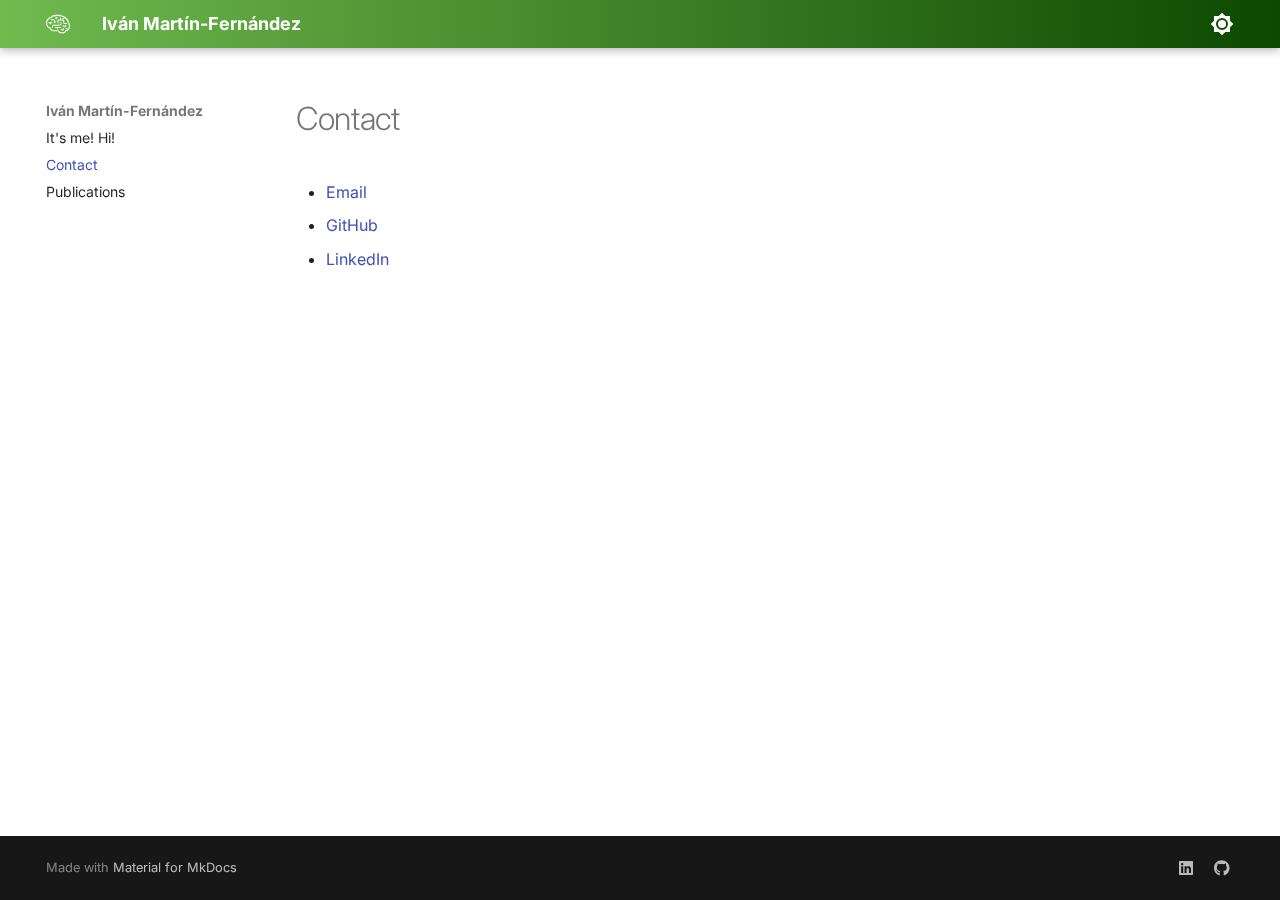
==== contact/index.html @ 1b4cdd6e "Deployed 11272ec with MkDocs version: 1.5.3" ====
<!doctype html>
<html lang="en" class="no-js">
  <head>
    
      <meta charset="utf-8">
      <meta name="viewport" content="width=device-width,initial-scale=1">
      
      
      
        <link rel="canonical" href="https://imartinf.github.io/contact/">
      
      
        <link rel="prev" href="..">
      
      
        <link rel="next" href="../pubs/">
      
      
      <link rel="icon" href="../assets/logo.svg">
      <meta name="generator" content="mkdocs-1.5.3, mkdocs-material-9.4.2">
    
    
      
        <title>Contact - Iván Martín-Fernández</title>
      
    
    
      <link rel="stylesheet" href="../assets/stylesheets/main.d451bc0e.min.css">
      
        
        <link rel="stylesheet" href="../assets/stylesheets/palette.a5377069.min.css">
      
      


    
    
      
    
    
      
        
        
        <link rel="preconnect" href="https://fonts.gstatic.com" crossorigin>
        <link rel="stylesheet" href="https://fonts.googleapis.com/css?family=Inter:300,300i,400,400i,700,700i%7CFragment+Mono:400,400i,700,700i&display=fallback">
        <style>:root{--md-text-font:"Inter";--md-code-font:"Fragment Mono"}</style>
      
    
    
      <link rel="stylesheet" href="../stylesheets/extra.css">
    
    <script>__md_scope=new URL("..",location),__md_hash=e=>[...e].reduce((e,_)=>(e<<5)-e+_.charCodeAt(0),0),__md_get=(e,_=localStorage,t=__md_scope)=>JSON.parse(_.getItem(t.pathname+"."+e)),__md_set=(e,_,t=localStorage,a=__md_scope)=>{try{t.setItem(a.pathname+"."+e,JSON.stringify(_))}catch(e){}}</script>
    
      

    
    
      
        <meta  property="og:type"  content="website" >
      
        <meta  property="og:title"  content="Contact - Iván Martín-Fernández" >
      
        <meta  property="og:description"  content="None" >
      
        <meta  property="og:image"  content="https://imartinf.github.io/assets/images/social/contact.png" >
      
        <meta  property="og:image:type"  content="image/png" >
      
        <meta  property="og:image:width"  content="1200" >
      
        <meta  property="og:image:height"  content="630" >
      
        <meta  property="og:url"  content="https://imartinf.github.io/contact/" >
      
        <meta  name="twitter:card"  content="summary_large_image" >
      
        <meta  name="twitter:title"  content="Contact - Iván Martín-Fernández" >
      
        <meta  name="twitter:description"  content="None" >
      
        <meta  name="twitter:image"  content="https://imartinf.github.io/assets/images/social/contact.png" >
      
    
    
  </head>
  
  
    
    
      
    
    
    
    
    <body dir="ltr" data-md-color-scheme="personal" data-md-color-primary="custom" data-md-color-accent="custom">
  
    
    
      <script>var palette=__md_get("__palette");if(palette&&"object"==typeof palette.color)for(var key of Object.keys(palette.color))document.body.setAttribute("data-md-color-"+key,palette.color[key])</script>
    
    <input class="md-toggle" data-md-toggle="drawer" type="checkbox" id="__drawer" autocomplete="off">
    <input class="md-toggle" data-md-toggle="search" type="checkbox" id="__search" autocomplete="off">
    <label class="md-overlay" for="__drawer"></label>
    <div data-md-component="skip">
      
        
        <a href="#contact" class="md-skip">
          Skip to content
        </a>
      
    </div>
    <div data-md-component="announce">
      
    </div>
    
    
      

  

<header class="md-header md-header--shadow" data-md-component="header">
  <nav class="md-header__inner md-grid" aria-label="Header">
    <a href=".." title="Iván Martín-Fernández" class="md-header__button md-logo" aria-label="Iván Martín-Fernández" data-md-component="logo">
      
  <img src="../assets/logo.svg" alt="logo">

    </a>
    <label class="md-header__button md-icon" for="__drawer">
      
      <svg xmlns="http://www.w3.org/2000/svg" viewBox="0 0 24 24"><path d="M3 6h18v2H3V6m0 5h18v2H3v-2m0 5h18v2H3v-2Z"/></svg>
    </label>
    <div class="md-header__title" data-md-component="header-title">
      <div class="md-header__ellipsis">
        <div class="md-header__topic">
          <span class="md-ellipsis">
            Iván Martín-Fernández
          </span>
        </div>
        <div class="md-header__topic" data-md-component="header-topic">
          <span class="md-ellipsis">
            
              Contact
            
          </span>
        </div>
      </div>
    </div>
    
      
        <form class="md-header__option" data-md-component="palette">
  
    
    
    
    <input class="md-option" data-md-color-media="(prefers-color-scheme: light)" data-md-color-scheme="personal" data-md-color-primary="custom" data-md-color-accent="custom"  aria-label="Switch to dark mode"  type="radio" name="__palette" id="__palette_1">
    
      <label class="md-header__button md-icon" title="Switch to dark mode" for="__palette_2" hidden>
        <svg xmlns="http://www.w3.org/2000/svg" viewBox="0 0 24 24"><path d="M12 8a4 4 0 0 0-4 4 4 4 0 0 0 4 4 4 4 0 0 0 4-4 4 4 0 0 0-4-4m0 10a6 6 0 0 1-6-6 6 6 0 0 1 6-6 6 6 0 0 1 6 6 6 6 0 0 1-6 6m8-9.31V4h-4.69L12 .69 8.69 4H4v4.69L.69 12 4 15.31V20h4.69L12 23.31 15.31 20H20v-4.69L23.31 12 20 8.69Z"/></svg>
      </label>
    
  
    
    
    
    <input class="md-option" data-md-color-media="(prefers-color-scheme: dark)" data-md-color-scheme="personal-dark" data-md-color-primary="custom" data-md-color-accent="custom"  aria-label="Switch to light mode"  type="radio" name="__palette" id="__palette_2">
    
      <label class="md-header__button md-icon" title="Switch to light mode" for="__palette_1" hidden>
        <svg xmlns="http://www.w3.org/2000/svg" viewBox="0 0 24 24"><path d="M12 18c-.89 0-1.74-.2-2.5-.55C11.56 16.5 13 14.42 13 12c0-2.42-1.44-4.5-3.5-5.45C10.26 6.2 11.11 6 12 6a6 6 0 0 1 6 6 6 6 0 0 1-6 6m8-9.31V4h-4.69L12 .69 8.69 4H4v4.69L.69 12 4 15.31V20h4.69L12 23.31 15.31 20H20v-4.69L23.31 12 20 8.69Z"/></svg>
      </label>
    
  
</form>
      
    
    
    
    
  </nav>
  
</header>
    
    <div class="md-container" data-md-component="container">
      
      
        
          
        
      
      <main class="md-main" data-md-component="main">
        <div class="md-main__inner md-grid">
          
            
              
              <div class="md-sidebar md-sidebar--primary" data-md-component="sidebar" data-md-type="navigation" >
                <div class="md-sidebar__scrollwrap">
                  <div class="md-sidebar__inner">
                    



<nav class="md-nav md-nav--primary" aria-label="Navigation" data-md-level="0">
  <label class="md-nav__title" for="__drawer">
    <a href=".." title="Iván Martín-Fernández" class="md-nav__button md-logo" aria-label="Iván Martín-Fernández" data-md-component="logo">
      
  <img src="../assets/logo.svg" alt="logo">

    </a>
    Iván Martín-Fernández
  </label>
  
  <ul class="md-nav__list" data-md-scrollfix>
    
      
      
  
  
  
    <li class="md-nav__item">
      <a href=".." class="md-nav__link">
        
  
  <span class="md-ellipsis">
    It's me! Hi!
  </span>
  

      </a>
    </li>
  

    
      
      
  
  
    
  
  
    <li class="md-nav__item md-nav__item--active">
      
      <input class="md-nav__toggle md-toggle" type="checkbox" id="__toc">
      
      
        
      
      
      <a href="./" class="md-nav__link md-nav__link--active">
        
  
  <span class="md-ellipsis">
    Contact
  </span>
  

      </a>
      
    </li>
  

    
      
      
  
  
  
    <li class="md-nav__item">
      <a href="../pubs/" class="md-nav__link">
        
  
  <span class="md-ellipsis">
    Publications
  </span>
  

      </a>
    </li>
  

    
  </ul>
</nav>
                  </div>
                </div>
              </div>
            
            
              
              <div class="md-sidebar md-sidebar--secondary" data-md-component="sidebar" data-md-type="toc" >
                <div class="md-sidebar__scrollwrap">
                  <div class="md-sidebar__inner">
                    

<nav class="md-nav md-nav--secondary" aria-label="Table of contents">
  
  
  
    
  
  
</nav>
                  </div>
                </div>
              </div>
            
          
          
            <div class="md-content" data-md-component="content">
              <article class="md-content__inner md-typeset">
                
                  


<h1 id="contact">Contact</h1>
<ul>
<li><a href="mailto:ivan.martinf@upm.es">Email</a></li>
<li><a href="https://github.com/imartinf">GitHub</a></li>
<li><a href="https://www.linkedin.com/in/ivan-martin-fernandez/">LinkedIn</a></li>
</ul>





                
              </article>
            </div>
          
          
        </div>
        
          <button type="button" class="md-top md-icon" data-md-component="top" hidden>
            
            <svg xmlns="http://www.w3.org/2000/svg" viewBox="0 0 24 24"><path d="M13 20h-2V8l-5.5 5.5-1.42-1.42L12 4.16l7.92 7.92-1.42 1.42L13 8v12Z"/></svg>
            Back to top
          </button>
        
      </main>
      
        <footer class="md-footer">
  
  <div class="md-footer-meta md-typeset">
    <div class="md-footer-meta__inner md-grid">
      <div class="md-copyright">
  
  
    Made with
    <a href="https://squidfunk.github.io/mkdocs-material/" target="_blank" rel="noopener">
      Material for MkDocs
    </a>
  
</div>
      
        <div class="md-social">
  
    
    
    
    
    <a href="www.linkedin.com/in/ivan-martin-fernandez" target="_blank" rel="noopener" title="" class="md-social__link">
      <svg xmlns="http://www.w3.org/2000/svg" viewBox="0 0 448 512"><!--! Font Awesome Free 6.4.2 by @fontawesome - https://fontawesome.com License - https://fontawesome.com/license/free (Icons: CC BY 4.0, Fonts: SIL OFL 1.1, Code: MIT License) Copyright 2023 Fonticons, Inc.--><path d="M416 32H31.9C14.3 32 0 46.5 0 64.3v383.4C0 465.5 14.3 480 31.9 480H416c17.6 0 32-14.5 32-32.3V64.3c0-17.8-14.4-32.3-32-32.3zM135.4 416H69V202.2h66.5V416zm-33.2-243c-21.3 0-38.5-17.3-38.5-38.5S80.9 96 102.2 96c21.2 0 38.5 17.3 38.5 38.5 0 21.3-17.2 38.5-38.5 38.5zm282.1 243h-66.4V312c0-24.8-.5-56.7-34.5-56.7-34.6 0-39.9 27-39.9 54.9V416h-66.4V202.2h63.7v29.2h.9c8.9-16.8 30.6-34.5 62.9-34.5 67.2 0 79.7 44.3 79.7 101.9V416z"/></svg>
    </a>
  
    
    
    
    
      
      
    
    <a href="https://github.com/imartinf" target="_blank" rel="noopener" title="github.com" class="md-social__link">
      <svg xmlns="http://www.w3.org/2000/svg" viewBox="0 0 496 512"><!--! Font Awesome Free 6.4.2 by @fontawesome - https://fontawesome.com License - https://fontawesome.com/license/free (Icons: CC BY 4.0, Fonts: SIL OFL 1.1, Code: MIT License) Copyright 2023 Fonticons, Inc.--><path d="M165.9 397.4c0 2-2.3 3.6-5.2 3.6-3.3.3-5.6-1.3-5.6-3.6 0-2 2.3-3.6 5.2-3.6 3-.3 5.6 1.3 5.6 3.6zm-31.1-4.5c-.7 2 1.3 4.3 4.3 4.9 2.6 1 5.6 0 6.2-2s-1.3-4.3-4.3-5.2c-2.6-.7-5.5.3-6.2 2.3zm44.2-1.7c-2.9.7-4.9 2.6-4.6 4.9.3 2 2.9 3.3 5.9 2.6 2.9-.7 4.9-2.6 4.6-4.6-.3-1.9-3-3.2-5.9-2.9zM244.8 8C106.1 8 0 113.3 0 252c0 110.9 69.8 205.8 169.5 239.2 12.8 2.3 17.3-5.6 17.3-12.1 0-6.2-.3-40.4-.3-61.4 0 0-70 15-84.7-29.8 0 0-11.4-29.1-27.8-36.6 0 0-22.9-15.7 1.6-15.4 0 0 24.9 2 38.6 25.8 21.9 38.6 58.6 27.5 72.9 20.9 2.3-16 8.8-27.1 16-33.7-55.9-6.2-112.3-14.3-112.3-110.5 0-27.5 7.6-41.3 23.6-58.9-2.6-6.5-11.1-33.3 2.6-67.9 20.9-6.5 69 27 69 27 20-5.6 41.5-8.5 62.8-8.5s42.8 2.9 62.8 8.5c0 0 48.1-33.6 69-27 13.7 34.7 5.2 61.4 2.6 67.9 16 17.7 25.8 31.5 25.8 58.9 0 96.5-58.9 104.2-114.8 110.5 9.2 7.9 17 22.9 17 46.4 0 33.7-.3 75.4-.3 83.6 0 6.5 4.6 14.4 17.3 12.1C428.2 457.8 496 362.9 496 252 496 113.3 383.5 8 244.8 8zM97.2 352.9c-1.3 1-1 3.3.7 5.2 1.6 1.6 3.9 2.3 5.2 1 1.3-1 1-3.3-.7-5.2-1.6-1.6-3.9-2.3-5.2-1zm-10.8-8.1c-.7 1.3.3 2.9 2.3 3.9 1.6 1 3.6.7 4.3-.7.7-1.3-.3-2.9-2.3-3.9-2-.6-3.6-.3-4.3.7zm32.4 35.6c-1.6 1.3-1 4.3 1.3 6.2 2.3 2.3 5.2 2.6 6.5 1 1.3-1.3.7-4.3-1.3-6.2-2.2-2.3-5.2-2.6-6.5-1zm-11.4-14.7c-1.6 1-1.6 3.6 0 5.9 1.6 2.3 4.3 3.3 5.6 2.3 1.6-1.3 1.6-3.9 0-6.2-1.4-2.3-4-3.3-5.6-2z"/></svg>
    </a>
  
</div>
      
    </div>
  </div>
</footer>
      
    </div>
    <div class="md-dialog" data-md-component="dialog">
      <div class="md-dialog__inner md-typeset"></div>
    </div>
    
    <script id="__config" type="application/json">{"base": "..", "features": ["navigation.top"], "search": "../assets/javascripts/workers/search.a264c092.min.js", "translations": {"clipboard.copied": "Copied to clipboard", "clipboard.copy": "Copy to clipboard", "search.result.more.one": "1 more on this page", "search.result.more.other": "# more on this page", "search.result.none": "No matching documents", "search.result.one": "1 matching document", "search.result.other": "# matching documents", "search.result.placeholder": "Type to start searching", "search.result.term.missing": "Missing", "select.version": "Select version"}}</script>
    
    
      <script src="../assets/javascripts/bundle.726fbb30.min.js"></script>
      
    
  </body>
</html>
---- assets/stylesheets/main.d451bc0e.min.css ----
@charset "UTF-8";html{-webkit-text-size-adjust:none;-moz-text-size-adjust:none;text-size-adjust:none;box-sizing:border-box}*,:after,:before{box-sizing:inherit}@media (prefers-reduced-motion){*,:after,:before{transition:none!important}}body{margin:0}a,button,input,label{-webkit-tap-highlight-color:transparent}a{color:inherit;text-decoration:none}hr{border:0;box-sizing:initial;display:block;height:.05rem;overflow:visible;padding:0}small{font-size:80%}sub,sup{line-height:1em}img{border-style:none}table{border-collapse:initial;border-spacing:0}td,th{font-weight:400;vertical-align:top}button{background:#0000;border:0;font-family:inherit;font-size:inherit;margin:0;padding:0}input{border:0;outline:none}:root{--md-primary-fg-color:#4051b5;--md-primary-fg-color--light:#5d6cc0;--md-primary-fg-color--dark:#303fa1;--md-primary-bg-color:#fff;--md-primary-bg-color--light:#ffffffb3;--md-accent-fg-color:#526cfe;--md-accent-fg-color--transparent:#526cfe1a;--md-accent-bg-color:#fff;--md-accent-bg-color--light:#ffffffb3}[data-md-color-scheme=default]{color-scheme:light}[data-md-color-scheme=default] img[src$="#gh-dark-mode-only"],[data-md-color-scheme=default] img[src$="#only-dark"]{display:none}:root,[data-md-color-scheme=default]{--md-hue:225deg;--md-default-fg-color:#000000de;--md-default-fg-color--light:#0000008a;--md-default-fg-color--lighter:#00000052;--md-default-fg-color--lightest:#00000012;--md-default-bg-color:#fff;--md-default-bg-color--light:#ffffffb3;--md-default-bg-color--lighter:#ffffff4d;--md-default-bg-color--lightest:#ffffff1f;--md-code-fg-color:#36464e;--md-code-bg-color:#f5f5f5;--md-code-hl-color:#4287ff;--md-code-hl-color--light:#4287ff1a;--md-code-hl-number-color:#d52a2a;--md-code-hl-special-color:#db1457;--md-code-hl-function-color:#a846b9;--md-code-hl-constant-color:#6e59d9;--md-code-hl-keyword-color:#3f6ec6;--md-code-hl-string-color:#1c7d4d;--md-code-hl-name-color:var(--md-code-fg-color);--md-code-hl-operator-color:var(--md-default-fg-color--light);--md-code-hl-punctuation-color:var(--md-default-fg-color--light);--md-code-hl-comment-color:var(--md-default-fg-color--light);--md-code-hl-generic-color:var(--md-default-fg-color--light);--md-code-hl-variable-color:var(--md-default-fg-color--light);--md-typeset-color:var(--md-default-fg-color);--md-typeset-a-color:var(--md-primary-fg-color);--md-typeset-del-color:#f5503d26;--md-typeset-ins-color:#0bd57026;--md-typeset-kbd-color:#fafafa;--md-typeset-kbd-accent-color:#fff;--md-typeset-kbd-border-color:#b8b8b8;--md-typeset-mark-color:#ffff0080;--md-typeset-table-color:#0000001f;--md-typeset-table-color--light:rgba(0,0,0,.035);--md-admonition-fg-color:var(--md-default-fg-color);--md-admonition-bg-color:var(--md-default-bg-color);--md-warning-fg-color:#000000de;--md-warning-bg-color:#ff9;--md-footer-fg-color:#fff;--md-footer-fg-color--light:#ffffffb3;--md-footer-fg-color--lighter:#ffffff73;--md-footer-bg-color:#000000de;--md-footer-bg-color--dark:#00000052;--md-shadow-z1:0 0.2rem 0.5rem #0000000d,0 0 0.05rem #0000001a;--md-shadow-z2:0 0.2rem 0.5rem #0000001a,0 0 0.05rem #00000040;--md-shadow-z3:0 0.2rem 0.5rem #0003,0 0 0.05rem #00000059}.md-icon svg{fill:currentcolor;display:block;height:1.2rem;width:1.2rem}body{-webkit-font-smoothing:antialiased;-moz-osx-font-smoothing:grayscale;--md-text-font-family:var(--md-text-font,_),-apple-system,BlinkMacSystemFont,Helvetica,Arial,sans-serif;--md-code-font-family:var(--md-code-font,_),SFMono-Regular,Consolas,Menlo,monospace}aside,body,input{font-feature-settings:"kern","liga";color:var(--md-typeset-color);font-family:var(--md-text-font-family)}code,kbd,pre{font-feature-settings:"kern";font-family:var(--md-code-font-family)}:root{--md-typeset-table-sort-icon:url('data:image/svg+xml;charset=utf-8,<svg xmlns="http://www.w3.org/2000/svg" viewBox="0 0 24 24"><path d="m18 21-4-4h3V7h-3l4-4 4 4h-3v10h3M2 19v-2h10v2M2 13v-2h7v2M2 7V5h4v2H2Z"/></svg>');--md-typeset-table-sort-icon--asc:url('data:image/svg+xml;charset=utf-8,<svg xmlns="http://www.w3.org/2000/svg" viewBox="0 0 24 24"><path d="M19 17h3l-4 4-4-4h3V3h2M2 17h10v2H2M6 5v2H2V5m0 6h7v2H2v-2Z"/></svg>');--md-typeset-table-sort-icon--desc:url('data:image/svg+xml;charset=utf-8,<svg xmlns="http://www.w3.org/2000/svg" viewBox="0 0 24 24"><path d="M19 7h3l-4-4-4 4h3v14h2M2 17h10v2H2M6 5v2H2V5m0 6h7v2H2v-2Z"/></svg>')}.md-typeset{-webkit-print-color-adjust:exact;color-adjust:exact;font-size:.8rem;line-height:1.6}@media print{.md-typeset{font-size:.68rem}}.md-typeset blockquote,.md-typeset dl,.md-typeset figure,.md-typeset ol,.md-typeset pre,.md-typeset ul{margin-bottom:1em;margin-top:1em}.md-typeset h1{color:var(--md-default-fg-color--light);font-size:2em;line-height:1.3;margin:0 0 1.25em}.md-typeset h1,.md-typeset h2{font-weight:300;letter-spacing:-.01em}.md-typeset h2{font-size:1.5625em;line-height:1.4;margin:1.6em 0 .64em}.md-typeset h3{font-size:1.25em;font-weight:400;letter-spacing:-.01em;line-height:1.5;margin:1.6em 0 .8em}.md-typeset h2+h3{margin-top:.8em}.md-typeset h4{font-weight:700;letter-spacing:-.01em;margin:1em 0}.md-typeset h5,.md-typeset h6{color:var(--md-default-fg-color--light);font-size:.8em;font-weight:700;letter-spacing:-.01em;margin:1.25em 0}.md-typeset h5{text-transform:uppercase}.md-typeset hr{border-bottom:.05rem solid var(--md-default-fg-color--lightest);display:flow-root;margin:1.5em 0}.md-typeset a{color:var(--md-typeset-a-color);word-break:break-word}.md-typeset a,.md-typeset a:before{transition:color 125ms}.md-typeset a:focus,.md-typeset a:hover{color:var(--md-accent-fg-color)}.md-typeset a:focus code,.md-typeset a:hover code{background-color:var(--md-accent-fg-color--transparent)}.md-typeset a code{color:currentcolor;transition:background-color 125ms}.md-typeset a.focus-visible{outline-color:var(--md-accent-fg-color);outline-offset:.2rem}.md-typeset code,.md-typeset kbd,.md-typeset pre{color:var(--md-code-fg-color);direction:ltr;font-variant-ligatures:none}@media print{.md-typeset code,.md-typeset kbd,.md-typeset pre{white-space:pre-wrap}}.md-typeset code{background-color:var(--md-code-bg-color);border-radius:.1rem;-webkit-box-decoration-break:clone;box-decoration-break:clone;font-size:.85em;padding:0 .2941176471em;word-break:break-word}.md-typeset code:not(.focus-visible){-webkit-tap-highlight-color:transparent;outline:none}.md-typeset pre{display:flow-root;line-height:1.4;position:relative}.md-typeset pre>code{-webkit-box-decoration-break:slice;box-decoration-break:slice;box-shadow:none;display:block;margin:0;outline-color:var(--md-accent-fg-color);overflow:auto;padding:.7720588235em 1.1764705882em;scrollbar-color:var(--md-default-fg-color--lighter) #0000;scrollbar-width:thin;touch-action:auto;word-break:normal}.md-typeset pre>code:hover{scrollbar-color:var(--md-accent-fg-color) #0000}.md-typeset pre>code::-webkit-scrollbar{height:.2rem;width:.2rem}.md-typeset pre>code::-webkit-scrollbar-thumb{background-color:var(--md-default-fg-color--lighter)}.md-typeset pre>code::-webkit-scrollbar-thumb:hover{background-color:var(--md-accent-fg-color)}.md-typeset kbd{background-color:var(--md-typeset-kbd-color);border-radius:.1rem;box-shadow:0 .1rem 0 .05rem var(--md-typeset-kbd-border-color),0 .1rem 0 var(--md-typeset-kbd-border-color),0 -.1rem .2rem var(--md-typeset-kbd-accent-color) inset;color:var(--md-default-fg-color);display:inline-block;font-size:.75em;padding:0 .6666666667em;vertical-align:text-top;word-break:break-word}.md-typeset mark{background-color:var(--md-typeset-mark-color);-webkit-box-decoration-break:clone;box-decoration-break:clone;color:inherit;word-break:break-word}.md-typeset abbr{border-bottom:.05rem dotted var(--md-default-fg-color--light);cursor:help;text-decoration:none}@media (hover:none){.md-typeset abbr[title]:focus:after,.md-typeset abbr[title]:hover:after{background-color:var(--md-default-fg-color);border-radius:.1rem;box-shadow:var(--md-shadow-z3);color:var(--md-default-bg-color);content:attr(title);font-size:.7rem;left:.8rem;margin-top:2em;padding:.2rem .3rem;position:absolute;right:.8rem}}.md-typeset small{opacity:.75}[dir=ltr] .md-typeset sub,[dir=ltr] .md-typeset sup{margin-left:.078125em}[dir=rtl] .md-typeset sub,[dir=rtl] .md-typeset sup{margin-right:.078125em}[dir=ltr] .md-typeset blockquote{padding-left:.6rem}[dir=rtl] .md-typeset blockquote{padding-right:.6rem}[dir=ltr] .md-typeset blockquote{border-left:.2rem solid var(--md-default-fg-color--lighter)}[dir=rtl] .md-typeset blockquote{border-right:.2rem solid var(--md-default-fg-color--lighter)}.md-typeset blockquote{color:var(--md-default-fg-color--light);margin-left:0;margin-right:0}.md-typeset ul{list-style-type:disc}[dir=ltr] .md-typeset ol,[dir=ltr] .md-typeset ul{margin-left:.625em}[dir=rtl] .md-typeset ol,[dir=rtl] .md-typeset ul{margin-right:.625em}.md-typeset ol,.md-typeset ul{padding:0}.md-typeset ol:not([hidden]),.md-typeset ul:not([hidden]){display:flow-root}.md-typeset ol ol,.md-typeset ul ol{list-style-type:lower-alpha}.md-typeset ol ol ol,.md-typeset ul ol ol{list-style-type:lower-roman}[dir=ltr] .md-typeset ol li,[dir=ltr] .md-typeset ul li{margin-left:1.25em}[dir=rtl] .md-typeset ol li,[dir=rtl] .md-typeset ul li{margin-right:1.25em}.md-typeset ol li,.md-typeset ul li{margin-bottom:.5em}.md-typeset ol li blockquote,.md-typeset ol li p,.md-typeset ul li blockquote,.md-typeset ul li p{margin:.5em 0}.md-typeset ol li:last-child,.md-typeset ul li:last-child{margin-bottom:0}[dir=ltr] .md-typeset ol li ol,[dir=ltr] .md-typeset ol li ul,[dir=ltr] .md-typeset ul li ol,[dir=ltr] .md-typeset ul li ul{margin-left:.625em}[dir=rtl] .md-typeset ol li ol,[dir=rtl] .md-typeset ol li ul,[dir=rtl] .md-typeset ul li ol,[dir=rtl] .md-typeset ul li ul{margin-right:.625em}.md-typeset ol li ol,.md-typeset ol li ul,.md-typeset ul li ol,.md-typeset ul li ul{margin-bottom:.5em;margin-top:.5em}[dir=ltr] .md-typeset dd{margin-left:1.875em}[dir=rtl] .md-typeset dd{margin-right:1.875em}.md-typeset dd{margin-bottom:1.5em;margin-top:1em}.md-typeset img,.md-typeset svg,.md-typeset video{height:auto;max-width:100%}.md-typeset img[align=left]{margin:1em 1em 1em 0}.md-typeset img[align=right]{margin:1em 0 1em 1em}.md-typeset img[align]:only-child{margin-top:0}.md-typeset figure{display:flow-root;margin:1em auto;max-width:100%;text-align:center;width:-webkit-fit-content;width:-moz-fit-content;width:fit-content}.md-typeset figure img{display:block}.md-typeset figcaption{font-style:italic;margin:1em auto;max-width:24rem}.md-typeset iframe{max-width:100%}.md-typeset table:not([class]){background-color:var(--md-default-bg-color);border:.05rem solid var(--md-typeset-table-color);border-radius:.1rem;display:inline-block;font-size:.64rem;max-width:100%;overflow:auto;touch-action:auto}@media print{.md-typeset table:not([class]){display:table}}.md-typeset table:not([class])+*{margin-top:1.5em}.md-typeset table:not([class]) td>:first-child,.md-typeset table:not([class]) th>:first-child{margin-top:0}.md-typeset table:not([class]) td>:last-child,.md-typeset table:not([class]) th>:last-child{margin-bottom:0}.md-typeset table:not([class]) td:not([align]),.md-typeset table:not([class]) th:not([align]){text-align:left}[dir=rtl] .md-typeset table:not([class]) td:not([align]),[dir=rtl] .md-typeset table:not([class]) th:not([align]){text-align:right}.md-typeset table:not([class]) th{font-weight:700;min-width:5rem;padding:.9375em 1.25em;vertical-align:top}.md-typeset table:not([class]) td{border-top:.05rem solid var(--md-typeset-table-color);padding:.9375em 1.25em;vertical-align:top}.md-typeset table:not([class]) tbody tr{transition:background-color 125ms}.md-typeset table:not([class]) tbody tr:hover{background-color:var(--md-typeset-table-color--light);box-shadow:0 .05rem 0 var(--md-default-bg-color) inset}.md-typeset table:not([class]) a{word-break:normal}.md-typeset table th[role=columnheader]{cursor:pointer}[dir=ltr] .md-typeset table th[role=columnheader]:after{margin-left:.5em}[dir=rtl] .md-typeset table th[role=columnheader]:after{margin-right:.5em}.md-typeset table th[role=columnheader]:after{content:"";display:inline-block;height:1.2em;-webkit-mask-image:var(--md-typeset-table-sort-icon);mask-image:var(--md-typeset-table-sort-icon);-webkit-mask-repeat:no-repeat;mask-repeat:no-repeat;-webkit-mask-size:contain;mask-size:contain;transition:background-color 125ms;vertical-align:text-bottom;width:1.2em}.md-typeset table th[role=columnheader]:hover:after{background-color:var(--md-default-fg-color--lighter)}.md-typeset table th[role=columnheader][aria-sort=ascending]:after{background-color:var(--md-default-fg-color--light);-webkit-mask-image:var(--md-typeset-table-sort-icon--asc);mask-image:var(--md-typeset-table-sort-icon--asc)}.md-typeset table th[role=columnheader][aria-sort=descending]:after{background-color:var(--md-default-fg-color--light);-webkit-mask-image:var(--md-typeset-table-sort-icon--desc);mask-image:var(--md-typeset-table-sort-icon--desc)}.md-typeset__scrollwrap{margin:1em -.8rem;overflow-x:auto;touch-action:auto}.md-typeset__table{display:inline-block;margin-bottom:.5em;padding:0 .8rem}@media print{.md-typeset__table{display:block}}html .md-typeset__table table{display:table;margin:0;overflow:hidden;width:100%}@media screen and (max-width:44.9375em){.md-content__inner>pre{margin:1em -.8rem}.md-content__inner>pre code{border-radius:0}}.md-typeset .md-author{display:block;flex-shrink:0;height:1.6rem;overflow:hidden;position:relative;transition:color 125ms,transform 125ms;width:1.6rem}.md-typeset .md-author img{border-radius:100%;display:block}.md-typeset .md-author--more{background:var(--md-default-fg-color--lightest);color:var(--md-default-fg-color--lighter);font-size:.6rem;font-weight:700;line-height:1.6rem;text-align:center}.md-typeset .md-author--long{height:2.4rem;width:2.4rem}.md-typeset a.md-author{transform:scale(1)}.md-typeset a.md-author img{filter:grayscale(100%) opacity(75%);transition:filter 125ms}.md-typeset a.md-author:focus,.md-typeset a.md-author:hover{transform:scale(1.1);z-index:1}.md-typeset a.md-author:focus img,.md-typeset a.md-author:hover img{filter:grayscale(0)}.md-banner{background-color:var(--md-footer-bg-color);color:var(--md-footer-fg-color);overflow:auto}@media print{.md-banner{display:none}}.md-banner--warning{background-color:var(--md-warning-bg-color);color:var(--md-warning-fg-color)}.md-banner__inner{font-size:.7rem;margin:.6rem auto;padding:0 .8rem}[dir=ltr] .md-banner__button{float:right}[dir=rtl] .md-banner__button{float:left}.md-banner__button{color:inherit;cursor:pointer;transition:opacity .25s}.no-js .md-banner__button{display:none}.md-banner__button:hover{opacity:.7}html{font-size:125%;height:100%;overflow-x:hidden}@media screen and (min-width:100em){html{font-size:137.5%}}@media screen and (min-width:125em){html{font-size:150%}}body{background-color:var(--md-default-bg-color);display:flex;flex-direction:column;font-size:.5rem;min-height:100%;position:relative;width:100%}@media print{body{display:block}}@media screen and (max-width:59.9375em){body[data-md-scrolllock]{position:fixed}}.md-grid{margin-left:auto;margin-right:auto;max-width:61rem}.md-container{display:flex;flex-direction:column;flex-grow:1}@media print{.md-container{display:block}}.md-main{flex-grow:1}.md-main__inner{display:flex;height:100%;margin-top:1.5rem}.md-ellipsis{overflow:hidden;text-overflow:ellipsis}.md-toggle{display:none}.md-option{height:0;opacity:0;position:absolute;width:0}.md-option:checked+label:not([hidden]){display:block}.md-option.focus-visible+label{outline-color:var(--md-accent-fg-color);outline-style:auto}.md-skip{background-color:var(--md-default-fg-color);border-radius:.1rem;color:var(--md-default-bg-color);font-size:.64rem;margin:.5rem;opacity:0;outline-color:var(--md-accent-fg-color);padding:.3rem .5rem;position:fixed;transform:translateY(.4rem);z-index:-1}.md-skip:focus{opacity:1;transform:translateY(0);transition:transform .25s cubic-bezier(.4,0,.2,1),opacity 175ms 75ms;z-index:10}@page{margin:25mm}:root{--md-clipboard-icon:url('data:image/svg+xml;charset=utf-8,<svg xmlns="http://www.w3.org/2000/svg" viewBox="0 0 24 24"><path d="M19 21H8V7h11m0-2H8a2 2 0 0 0-2 2v14a2 2 0 0 0 2 2h11a2 2 0 0 0 2-2V7a2 2 0 0 0-2-2m-3-4H4a2 2 0 0 0-2 2v14h2V3h12V1Z"/></svg>')}.md-clipboard{border-radius:.1rem;color:var(--md-default-fg-color--lightest);cursor:pointer;height:1.5em;outline-color:var(--md-accent-fg-color);outline-offset:.1rem;position:absolute;right:.5em;top:.5em;transition:color .25s;width:1.5em;z-index:1}@media print{.md-clipboard{display:none}}.md-clipboard:not(.focus-visible){-webkit-tap-highlight-color:transparent;outline:none}:hover>.md-clipboard{color:var(--md-default-fg-color--light)}.md-clipboard:focus,.md-clipboard:hover{color:var(--md-accent-fg-color)}.md-clipboard:after{background-color:currentcolor;content:"";display:block;height:1.125em;margin:0 auto;-webkit-mask-image:var(--md-clipboard-icon);mask-image:var(--md-clipboard-icon);-webkit-mask-position:center;mask-position:center;-webkit-mask-repeat:no-repeat;mask-repeat:no-repeat;-webkit-mask-size:contain;mask-size:contain;width:1.125em}.md-clipboard--inline{cursor:pointer}.md-clipboard--inline code{transition:color .25s,background-color .25s}.md-clipboard--inline:focus code,.md-clipboard--inline:hover code{background-color:var(--md-accent-fg-color--transparent);color:var(--md-accent-fg-color)}@keyframes consent{0%{opacity:0;transform:translateY(100%)}to{opacity:1;transform:translateY(0)}}@keyframes overlay{0%{opacity:0}to{opacity:1}}.md-consent__overlay{animation:overlay .25s both;-webkit-backdrop-filter:blur(.1rem);backdrop-filter:blur(.1rem);background-color:#0000008a;height:100%;opacity:1;position:fixed;top:0;width:100%;z-index:5}.md-consent__inner{animation:consent .5s cubic-bezier(.1,.7,.1,1) both;background-color:var(--md-default-bg-color);border:0;border-radius:.1rem;bottom:0;box-shadow:0 0 .2rem #0000001a,0 .2rem .4rem #0003;max-height:100%;overflow:auto;padding:0;position:fixed;width:100%;z-index:5}.md-consent__form{padding:.8rem}.md-consent__settings{display:none;margin:1em 0}input:checked+.md-consent__settings{display:block}.md-consent__controls{margin-bottom:.8rem}.md-typeset .md-consent__controls .md-button{display:inline}@media screen and (max-width:44.9375em){.md-typeset .md-consent__controls .md-button{display:block;margin-top:.4rem;text-align:center;width:100%}}.md-consent label{cursor:pointer}.md-content{flex-grow:1;min-width:0}.md-content__inner{margin:0 .8rem 1.2rem;padding-top:.6rem}@media screen and (min-width:76.25em){[dir=ltr] .md-sidebar--primary:not([hidden])~.md-content>.md-content__inner{margin-left:1.2rem}[dir=ltr] .md-sidebar--secondary:not([hidden])~.md-content>.md-content__inner,[dir=rtl] .md-sidebar--primary:not([hidden])~.md-content>.md-content__inner{margin-right:1.2rem}[dir=rtl] .md-sidebar--secondary:not([hidden])~.md-content>.md-content__inner{margin-left:1.2rem}}.md-content__inner:before{content:"";display:block;height:.4rem}.md-content__inner>:last-child{margin-bottom:0}[dir=ltr] .md-content__button{float:right}[dir=rtl] .md-content__button{float:left}[dir=ltr] .md-content__button{margin-left:.4rem}[dir=rtl] .md-content__button{margin-right:.4rem}.md-content__button{margin:.4rem 0;padding:0}@media print{.md-content__button{display:none}}.md-typeset .md-content__button{color:var(--md-default-fg-color--lighter)}.md-content__button svg{display:inline;vertical-align:top}[dir=rtl] .md-content__button svg{transform:scaleX(-1)}[dir=ltr] .md-dialog{right:.8rem}[dir=rtl] .md-dialog{left:.8rem}.md-dialog{background-color:var(--md-default-fg-color);border-radius:.1rem;bottom:.8rem;box-shadow:var(--md-shadow-z3);min-width:11.1rem;opacity:0;padding:.4rem .6rem;pointer-events:none;position:fixed;transform:translateY(100%);transition:transform 0ms .4s,opacity .4s;z-index:4}@media print{.md-dialog{display:none}}.md-dialog--active{opacity:1;pointer-events:auto;transform:translateY(0);transition:transform .4s cubic-bezier(.075,.85,.175,1),opacity .4s}.md-dialog__inner{color:var(--md-default-bg-color);font-size:.7rem}.md-feedback{margin:2em 0 1em;text-align:center}.md-feedback fieldset{border:none;margin:0;padding:0}.md-feedback__title{font-weight:700;margin:1em auto}.md-feedback__inner{position:relative}.md-feedback__list{align-content:baseline;display:flex;flex-wrap:wrap;justify-content:center;position:relative}.md-feedback__list:hover .md-icon:not(:disabled){color:var(--md-default-fg-color--lighter)}:disabled .md-feedback__list{min-height:1.8rem}.md-feedback__icon{color:var(--md-default-fg-color--light);cursor:pointer;flex-shrink:0;margin:0 .1rem;transition:color 125ms}.md-feedback__icon:not(:disabled).md-icon:hover{color:var(--md-accent-fg-color)}.md-feedback__icon:disabled{color:var(--md-default-fg-color--lightest);pointer-events:none}.md-feedback__note{opacity:0;position:relative;transform:translateY(.4rem);transition:transform .4s cubic-bezier(.1,.7,.1,1),opacity .15s}.md-feedback__note>*{margin:0 auto;max-width:16rem}:disabled .md-feedback__note{opacity:1;transform:translateY(0)}.md-footer{background-color:var(--md-footer-bg-color);color:var(--md-footer-fg-color)}@media print{.md-footer{display:none}}.md-footer__inner{justify-content:space-between;overflow:auto;padding:.2rem}.md-footer__inner:not([hidden]){display:flex}.md-footer__link{align-items:end;display:flex;flex-grow:0.01;margin-bottom:.4rem;margin-top:1rem;max-width:100%;outline-color:var(--md-accent-fg-color);overflow:hidden;transition:opacity .25s}.md-footer__link:focus,.md-footer__link:hover{opacity:.7}[dir=rtl] .md-footer__link svg{transform:scaleX(-1)}@media screen and (max-width:44.9375em){.md-footer__link--prev{flex-shrink:0}.md-footer__link--prev .md-footer__title{display:none}}[dir=ltr] .md-footer__link--next{margin-left:auto}[dir=rtl] .md-footer__link--next{margin-right:auto}.md-footer__link--next{text-align:right}[dir=rtl] .md-footer__link--next{text-align:left}.md-footer__title{flex-grow:1;font-size:.9rem;margin-bottom:.7rem;max-width:calc(100% - 2.4rem);padding:0 1rem;white-space:nowrap}.md-footer__button{margin:.2rem;padding:.4rem}.md-footer__direction{font-size:.64rem;opacity:.7}.md-footer-meta{background-color:var(--md-footer-bg-color--dark)}.md-footer-meta__inner{display:flex;flex-wrap:wrap;justify-content:space-between;padding:.2rem}html .md-footer-meta.md-typeset a{color:var(--md-footer-fg-color--light)}html .md-footer-meta.md-typeset a:focus,html .md-footer-meta.md-typeset a:hover{color:var(--md-footer-fg-color)}.md-copyright{color:var(--md-footer-fg-color--lighter);font-size:.64rem;margin:auto .6rem;padding:.4rem 0;width:100%}@media screen and (min-width:45em){.md-copyright{width:auto}}.md-copyright__highlight{color:var(--md-footer-fg-color--light)}.md-social{display:inline-flex;gap:.2rem;margin:0 .4rem;padding:.2rem 0 .6rem}@media screen and (min-width:45em){.md-social{padding:.6rem 0}}.md-social__link{display:inline-block;height:1.6rem;text-align:center;width:1.6rem}.md-social__link:before{line-height:1.9}.md-social__link svg{fill:currentcolor;max-height:.8rem;vertical-align:-25%}.md-typeset .md-button{border:.1rem solid;border-radius:.1rem;color:var(--md-primary-fg-color);cursor:pointer;display:inline-block;font-weight:700;padding:.625em 2em;transition:color 125ms,background-color 125ms,border-color 125ms}.md-typeset .md-button--primary{background-color:var(--md-primary-fg-color);border-color:var(--md-primary-fg-color);color:var(--md-primary-bg-color)}.md-typeset .md-button:focus,.md-typeset .md-button:hover{background-color:var(--md-accent-fg-color);border-color:var(--md-accent-fg-color);color:var(--md-accent-bg-color)}[dir=ltr] .md-typeset .md-input{border-top-left-radius:.1rem}[dir=ltr] .md-typeset .md-input,[dir=rtl] .md-typeset .md-input{border-top-right-radius:.1rem}[dir=rtl] .md-typeset .md-input{border-top-left-radius:.1rem}.md-typeset .md-input{border-bottom:.1rem solid var(--md-default-fg-color--lighter);box-shadow:var(--md-shadow-z1);font-size:.8rem;height:1.8rem;padding:0 .6rem;transition:border .25s,box-shadow .25s}.md-typeset .md-input:focus,.md-typeset .md-input:hover{border-bottom-color:var(--md-accent-fg-color);box-shadow:var(--md-shadow-z2)}.md-typeset .md-input--stretch{width:100%}.md-header{background-color:var(--md-primary-fg-color);box-shadow:0 0 .2rem #0000,0 .2rem .4rem #0000;color:var(--md-primary-bg-color);display:block;left:0;position:sticky;right:0;top:0;z-index:4}@media print{.md-header{display:none}}.md-header[hidden]{transform:translateY(-100%);transition:transform .25s cubic-bezier(.8,0,.6,1),box-shadow .25s}.md-header--shadow{box-shadow:0 0 .2rem #0000001a,0 .2rem .4rem #0003;transition:transform .25s cubic-bezier(.1,.7,.1,1),box-shadow .25s}.md-header__inner{align-items:center;display:flex;padding:0 .2rem}.md-header__button{color:currentcolor;cursor:pointer;margin:.2rem;outline-color:var(--md-accent-fg-color);padding:.4rem;position:relative;transition:opacity .25s;vertical-align:middle;z-index:1}.md-header__button:hover{opacity:.7}.md-header__button:not([hidden]){display:inline-block}.md-header__button:not(.focus-visible){-webkit-tap-highlight-color:transparent;outline:none}.md-header__button.md-logo{margin:.2rem;padding:.4rem}@media screen and (max-width:76.1875em){.md-header__button.md-logo{display:none}}.md-header__button.md-logo img,.md-header__button.md-logo svg{fill:currentcolor;display:block;height:1.2rem;width:auto}@media screen and (min-width:60em){.md-header__button[for=__search]{display:none}}.no-js .md-header__button[for=__search]{display:none}[dir=rtl] .md-header__button[for=__search] svg{transform:scaleX(-1)}@media screen and (min-width:76.25em){.md-header__button[for=__drawer]{display:none}}.md-header__topic{display:flex;max-width:100%;position:absolute;transition:transform .4s cubic-bezier(.1,.7,.1,1),opacity .15s;white-space:nowrap}.md-header__topic+.md-header__topic{opacity:0;pointer-events:none;transform:translateX(1.25rem);transition:transform .4s cubic-bezier(1,.7,.1,.1),opacity .15s;z-index:-1}[dir=rtl] .md-header__topic+.md-header__topic{transform:translateX(-1.25rem)}.md-header__topic:first-child{font-weight:700}[dir=ltr] .md-header__title{margin-left:1rem}[dir=rtl] .md-header__title{margin-right:1rem}[dir=ltr] .md-header__title{margin-right:.4rem}[dir=rtl] .md-header__title{margin-left:.4rem}.md-header__title{flex-grow:1;font-size:.9rem;height:2.4rem;line-height:2.4rem}.md-header__title--active .md-header__topic{opacity:0;pointer-events:none;transform:translateX(-1.25rem);transition:transform .4s cubic-bezier(1,.7,.1,.1),opacity .15s;z-index:-1}[dir=rtl] .md-header__title--active .md-header__topic{transform:translateX(1.25rem)}.md-header__title--active .md-header__topic+.md-header__topic{opacity:1;pointer-events:auto;transform:translateX(0);transition:transform .4s cubic-bezier(.1,.7,.1,1),opacity .15s;z-index:0}.md-header__title>.md-header__ellipsis{height:100%;position:relative;width:100%}.md-header__option{display:flex;flex-shrink:0;max-width:100%;transition:max-width 0ms .25s,opacity .25s .25s;white-space:nowrap}[data-md-toggle=search]:checked~.md-header .md-header__option{max-width:0;opacity:0;transition:max-width 0ms,opacity 0ms}.md-header__option>input{bottom:0}.md-header__source{display:none}@media screen and (min-width:60em){[dir=ltr] .md-header__source{margin-left:1rem}[dir=rtl] .md-header__source{margin-right:1rem}.md-header__source{display:block;max-width:11.7rem;width:11.7rem}}@media screen and (min-width:76.25em){[dir=ltr] .md-header__source{margin-left:1.4rem}[dir=rtl] .md-header__source{margin-right:1.4rem}}.md-meta{color:var(--md-default-fg-color--light);font-size:.7rem;line-height:1.3}.md-meta__list{display:inline-flex;flex-wrap:wrap;list-style:none;margin:0;padding:0}.md-meta__item:not(:last-child):after{content:"·";margin-left:.2rem;margin-right:.2rem}.md-meta__link{color:var(--md-typeset-a-color)}.md-meta__link:focus,.md-meta__link:hover{color:var(--md-accent-fg-color)}.md-draft{background-color:#ff1744;border-radius:.125em;color:#fff;display:inline-block;font-weight:700;padding-left:.5714285714em;padding-right:.5714285714em}:root{--md-nav-icon--prev:url('data:image/svg+xml;charset=utf-8,<svg xmlns="http://www.w3.org/2000/svg" viewBox="0 0 24 24"><path d="M20 11v2H8l5.5 5.5-1.42 1.42L4.16 12l7.92-7.92L13.5 5.5 8 11h12Z"/></svg>');--md-nav-icon--next:url('data:image/svg+xml;charset=utf-8,<svg xmlns="http://www.w3.org/2000/svg" viewBox="0 0 24 24"><path d="M8.59 16.58 13.17 12 8.59 7.41 10 6l6 6-6 6-1.41-1.42Z"/></svg>');--md-toc-icon:url('data:image/svg+xml;charset=utf-8,<svg xmlns="http://www.w3.org/2000/svg" viewBox="0 0 24 24"><path d="M3 9h14V7H3v2m0 4h14v-2H3v2m0 4h14v-2H3v2m16 0h2v-2h-2v2m0-10v2h2V7h-2m0 6h2v-2h-2v2Z"/></svg>')}.md-nav{font-size:.7rem;line-height:1.3}.md-nav__title{color:var(--md-default-fg-color--light);display:block;font-weight:700;overflow:hidden;padding:0 .6rem;text-overflow:ellipsis}.md-nav__title .md-nav__button{display:none}.md-nav__title .md-nav__button img{height:100%;width:auto}.md-nav__title .md-nav__button.md-logo img,.md-nav__title .md-nav__button.md-logo svg{fill:currentcolor;display:block;height:2.4rem;max-width:100%;object-fit:contain;width:auto}.md-nav__list{list-style:none;margin:0;padding:0}.md-nav__link{align-items:flex-start;display:flex;gap:.4rem;margin-top:.625em;scroll-snap-align:start;transition:color 125ms}.md-nav__link--passed{color:var(--md-default-fg-color--light)}.md-nav__item .md-nav__link--active,.md-nav__item .md-nav__link--active code{color:var(--md-typeset-a-color)}.md-nav__link .md-ellipsis{position:relative}[dir=ltr] .md-nav__link .md-icon:last-child{margin-left:auto}[dir=rtl] .md-nav__link .md-icon:last-child{margin-right:auto}.md-nav__link svg{fill:currentcolor;flex-shrink:0;height:1.3em}.md-nav__link[for]:focus,.md-nav__link[for]:hover,.md-nav__link[href]:focus,.md-nav__link[href]:hover{color:var(--md-accent-fg-color);cursor:pointer}.md-nav__link.focus-visible{outline-color:var(--md-accent-fg-color);outline-offset:.2rem}.md-nav--primary .md-nav__link[for=__toc]{display:none}.md-nav--primary .md-nav__link[for=__toc] .md-icon:after{background-color:currentcolor;display:block;height:100%;-webkit-mask-image:var(--md-toc-icon);mask-image:var(--md-toc-icon);width:100%}.md-nav--primary .md-nav__link[for=__toc]~.md-nav{display:none}.md-nav__container>.md-nav__link{margin-top:0}.md-nav__container>.md-nav__link:first-child{flex-grow:1;min-width:0}.md-nav__icon{flex-shrink:0}.md-nav__source{display:none}@media screen and (max-width:76.1875em){.md-nav--primary,.md-nav--primary .md-nav{background-color:var(--md-default-bg-color);display:flex;flex-direction:column;height:100%;left:0;position:absolute;right:0;top:0;z-index:1}.md-nav--primary .md-nav__item,.md-nav--primary .md-nav__title{font-size:.8rem;line-height:1.5}.md-nav--primary .md-nav__title{background-color:var(--md-default-fg-color--lightest);color:var(--md-default-fg-color--light);cursor:pointer;height:5.6rem;line-height:2.4rem;padding:3rem .8rem .2rem;position:relative;white-space:nowrap}[dir=ltr] .md-nav--primary .md-nav__title .md-nav__icon{left:.4rem}[dir=rtl] .md-nav--primary .md-nav__title .md-nav__icon{right:.4rem}.md-nav--primary .md-nav__title .md-nav__icon{display:block;height:1.2rem;margin:.2rem;position:absolute;top:.4rem;width:1.2rem}.md-nav--primary .md-nav__title .md-nav__icon:after{background-color:currentcolor;content:"";display:block;height:100%;-webkit-mask-image:var(--md-nav-icon--prev);mask-image:var(--md-nav-icon--prev);-webkit-mask-position:center;mask-position:center;-webkit-mask-repeat:no-repeat;mask-repeat:no-repeat;-webkit-mask-size:contain;mask-size:contain;width:100%}.md-nav--primary .md-nav__title~.md-nav__list{background-color:var(--md-default-bg-color);box-shadow:0 .05rem 0 var(--md-default-fg-color--lightest) inset;overflow-y:auto;scroll-snap-type:y mandatory;touch-action:pan-y}.md-nav--primary .md-nav__title~.md-nav__list>:first-child{border-top:0}.md-nav--primary .md-nav__title[for=__drawer]{background-color:var(--md-primary-fg-color);color:var(--md-primary-bg-color);font-weight:700}.md-nav--primary .md-nav__title .md-logo{display:block;left:.2rem;margin:.2rem;padding:.4rem;position:absolute;right:.2rem;top:.2rem}.md-nav--primary .md-nav__list{flex:1}.md-nav--primary .md-nav__item{border-top:.05rem solid var(--md-default-fg-color--lightest)}.md-nav--primary .md-nav__item--active>.md-nav__link{color:var(--md-typeset-a-color)}.md-nav--primary .md-nav__item--active>.md-nav__link:focus,.md-nav--primary .md-nav__item--active>.md-nav__link:hover{color:var(--md-accent-fg-color)}.md-nav--primary .md-nav__link{margin-top:0;padding:.6rem .8rem}.md-nav--primary .md-nav__link svg{margin-top:.1em}.md-nav--primary .md-nav__link>.md-nav__link{padding:0}[dir=ltr] .md-nav--primary .md-nav__link .md-nav__icon{margin-right:-.2rem}[dir=rtl] .md-nav--primary .md-nav__link .md-nav__icon{margin-left:-.2rem}.md-nav--primary .md-nav__link .md-nav__icon{font-size:1.2rem;height:1.2rem;width:1.2rem}.md-nav--primary .md-nav__link .md-nav__icon:after{background-color:currentcolor;content:"";display:block;height:100%;-webkit-mask-image:var(--md-nav-icon--next);mask-image:var(--md-nav-icon--next);-webkit-mask-position:center;mask-position:center;-webkit-mask-repeat:no-repeat;mask-repeat:no-repeat;-webkit-mask-size:contain;mask-size:contain;width:100%}[dir=rtl] .md-nav--primary .md-nav__icon:after{transform:scale(-1)}.md-nav--primary .md-nav--secondary .md-nav{background-color:initial;position:static}[dir=ltr] .md-nav--primary .md-nav--secondary .md-nav .md-nav__link{padding-left:1.4rem}[dir=rtl] .md-nav--primary .md-nav--secondary .md-nav .md-nav__link{padding-right:1.4rem}[dir=ltr] .md-nav--primary .md-nav--secondary .md-nav .md-nav .md-nav__link{padding-left:2rem}[dir=rtl] .md-nav--primary .md-nav--secondary .md-nav .md-nav .md-nav__link{padding-right:2rem}[dir=ltr] .md-nav--primary .md-nav--secondary .md-nav .md-nav .md-nav .md-nav__link{padding-left:2.6rem}[dir=rtl] .md-nav--primary .md-nav--secondary .md-nav .md-nav .md-nav .md-nav__link{padding-right:2.6rem}[dir=ltr] .md-nav--primary .md-nav--secondary .md-nav .md-nav .md-nav .md-nav .md-nav__link{padding-left:3.2rem}[dir=rtl] .md-nav--primary .md-nav--secondary .md-nav .md-nav .md-nav .md-nav .md-nav__link{padding-right:3.2rem}.md-nav--secondary{background-color:initial}.md-nav__toggle~.md-nav{display:flex;opacity:0;transform:translateX(100%);transition:transform .25s cubic-bezier(.8,0,.6,1),opacity 125ms 50ms}[dir=rtl] .md-nav__toggle~.md-nav{transform:translateX(-100%)}.md-nav__toggle:checked~.md-nav{opacity:1;transform:translateX(0);transition:transform .25s cubic-bezier(.4,0,.2,1),opacity 125ms 125ms}.md-nav__toggle:checked~.md-nav>.md-nav__list{-webkit-backface-visibility:hidden;backface-visibility:hidden}}@media screen and (max-width:59.9375em){.md-nav--primary .md-nav__link[for=__toc]{display:flex}.md-nav--primary .md-nav__link[for=__toc] .md-icon:after{content:""}.md-nav--primary .md-nav__link[for=__toc]+.md-nav__link{display:none}.md-nav--primary .md-nav__link[for=__toc]~.md-nav{display:flex}.md-nav__source{background-color:var(--md-primary-fg-color--dark);color:var(--md-primary-bg-color);display:block;padding:0 .2rem}}@media screen and (min-width:60em) and (max-width:76.1875em){.md-nav--integrated .md-nav__link[for=__toc]{display:flex}.md-nav--integrated .md-nav__link[for=__toc] .md-icon:after{content:""}.md-nav--integrated .md-nav__link[for=__toc]+.md-nav__link{display:none}.md-nav--integrated .md-nav__link[for=__toc]~.md-nav{display:flex}}@media screen and (min-width:60em){.md-nav{margin-bottom:-.4rem}.md-nav--secondary .md-nav__title{background:var(--md-default-bg-color);box-shadow:0 0 .4rem .4rem var(--md-default-bg-color);position:sticky;top:0;z-index:1}.md-nav--secondary .md-nav__title[for=__toc]{scroll-snap-align:start}.md-nav--secondary .md-nav__title .md-nav__icon{display:none}[dir=ltr] .md-nav--secondary .md-nav__list{padding-left:.6rem}[dir=rtl] .md-nav--secondary .md-nav__list{padding-right:.6rem}.md-nav--secondary .md-nav__list{padding-bottom:.4rem}[dir=ltr] .md-nav--secondary .md-nav__item>.md-nav__link{margin-right:.4rem}[dir=rtl] .md-nav--secondary .md-nav__item>.md-nav__link{margin-left:.4rem}}@media screen and (min-width:76.25em){.md-nav{margin-bottom:-.4rem;transition:max-height .25s cubic-bezier(.86,0,.07,1)}.md-nav--primary .md-nav__title{background:var(--md-default-bg-color);box-shadow:0 0 .4rem .4rem var(--md-default-bg-color);position:sticky;top:0;z-index:1}.md-nav--primary .md-nav__title[for=__drawer]{scroll-snap-align:start}.md-nav--primary .md-nav__title .md-nav__icon{display:none}[dir=ltr] .md-nav--primary .md-nav__list{padding-left:.6rem}[dir=rtl] .md-nav--primary .md-nav__list{padding-right:.6rem}.md-nav--primary .md-nav__list{padding-bottom:.4rem}[dir=ltr] .md-nav--primary .md-nav__item>.md-nav__link{margin-right:.4rem}[dir=rtl] .md-nav--primary .md-nav__item>.md-nav__link{margin-left:.4rem}.md-nav__toggle~.md-nav{display:grid;grid-template-rows:0fr;opacity:0;transition:grid-template-rows .25s cubic-bezier(.86,0,.07,1),opacity .25s,visibility 0ms .25s;visibility:collapse}.md-nav__toggle~.md-nav>.md-nav__list{overflow:hidden}.md-nav__toggle:checked~.md-nav,.md-nav__toggle:indeterminate~.md-nav{grid-template-rows:1fr;opacity:1;transition:grid-template-rows .25s cubic-bezier(.86,0,.07,1),opacity .15s .1s,visibility 0ms;visibility:visible}.md-nav__item--nested>.md-nav>.md-nav__title{display:none}.md-nav__item--section{display:block;margin:1.25em 0}.md-nav__item--section:last-child{margin-bottom:0}.md-nav__item--section>.md-nav__link{font-weight:700}.md-nav__item--section>.md-nav__link[for]{color:var(--md-default-fg-color--light)}.md-nav__item--section>.md-nav__link:not(.md-nav__container){pointer-events:none}.md-nav__item--section>.md-nav__link .md-icon,.md-nav__item--section>.md-nav__link>[for]{display:none}[dir=ltr] .md-nav__item--section>.md-nav{margin-left:-.6rem}[dir=rtl] .md-nav__item--section>.md-nav{margin-right:-.6rem}.md-nav__item--section>.md-nav{display:block;opacity:1;visibility:visible}.md-nav__item--section>.md-nav>.md-nav__list>.md-nav__item{padding:0}.md-nav__icon{border-radius:100%;height:.9rem;transition:background-color .25s;width:.9rem}.md-nav__icon:hover{background-color:var(--md-accent-fg-color--transparent)}.md-nav__icon:after{background-color:currentcolor;border-radius:100%;content:"";display:inline-block;height:100%;-webkit-mask-image:var(--md-nav-icon--next);mask-image:var(--md-nav-icon--next);-webkit-mask-position:center;mask-position:center;-webkit-mask-repeat:no-repeat;mask-repeat:no-repeat;-webkit-mask-size:contain;mask-size:contain;transition:transform .25s;vertical-align:-.1rem;width:100%}[dir=rtl] .md-nav__icon:after{transform:rotate(180deg)}.md-nav__item--nested .md-nav__toggle:checked~.md-nav__link .md-nav__icon:after,.md-nav__item--nested .md-nav__toggle:indeterminate~.md-nav__link .md-nav__icon:after{transform:rotate(90deg)}.md-nav--lifted>.md-nav__list>.md-nav__item,.md-nav--lifted>.md-nav__title{display:none}.md-nav--lifted>.md-nav__list>.md-nav__item--active{display:block}.md-nav--lifted>.md-nav__list>.md-nav__item--active>.md-nav__link{background:var(--md-default-bg-color);box-shadow:0 0 .4rem .4rem var(--md-default-bg-color);margin-top:0;position:sticky;top:0;z-index:1}.md-nav--lifted>.md-nav__list>.md-nav__item--active>.md-nav__link:not(.md-nav__container){pointer-events:none}.md-nav--lifted>.md-nav__list>.md-nav__item--active.md-nav__item--section{margin:0}[dir=ltr] .md-nav--lifted>.md-nav__list>.md-nav__item>.md-nav{margin-left:-.6rem}[dir=rtl] .md-nav--lifted>.md-nav__list>.md-nav__item>.md-nav{margin-right:-.6rem}.md-nav--lifted>.md-nav__list>.md-nav__item>[for]{color:var(--md-default-fg-color--light)}.md-nav--lifted .md-nav[data-md-level="1"]{grid-template-rows:1fr;opacity:1;visibility:visible}.md-nav--integrated>.md-nav__list>.md-nav__item--active:not(.md-nav__item--nested){padding:0 .6rem}.md-nav--integrated>.md-nav__list>.md-nav__item--active:not(.md-nav__item--nested)>.md-nav__link{padding:0}[dir=ltr] .md-nav--integrated>.md-nav__list>.md-nav__item--active .md-nav--secondary{border-left:.05rem solid var(--md-primary-fg-color)}[dir=rtl] .md-nav--integrated>.md-nav__list>.md-nav__item--active .md-nav--secondary{border-right:.05rem solid var(--md-primary-fg-color)}.md-nav--integrated>.md-nav__list>.md-nav__item--active .md-nav--secondary{display:block;margin-bottom:1.25em;opacity:1;visibility:visible}.md-nav--integrated>.md-nav__list>.md-nav__item--active .md-nav--secondary>.md-nav__list{overflow:visible;padding-bottom:0}.md-nav--integrated>.md-nav__list>.md-nav__item--active .md-nav--secondary>.md-nav__title{display:none}}.md-pagination{font-size:.8rem;font-weight:700;gap:.4rem}.md-pagination,.md-pagination>*{align-items:center;display:flex;justify-content:center}.md-pagination>*{border-radius:.2rem;height:1.8rem;min-width:1.8rem;text-align:center}.md-pagination__current{background-color:var(--md-default-fg-color--lightest);color:var(--md-default-fg-color--light)}.md-pagination__link{transition:color 125ms,background-color 125ms}.md-pagination__link:focus,.md-pagination__link:hover{background-color:var(--md-accent-fg-color--transparent);color:var(--md-accent-fg-color)}.md-pagination__link:focus svg,.md-pagination__link:hover svg{color:var(--md-accent-fg-color)}.md-pagination__link.focus-visible{outline-color:var(--md-accent-fg-color);outline-offset:.2rem}.md-pagination__link svg{fill:currentcolor;color:var(--md-default-fg-color--lighter);display:block;max-height:100%;width:1.2rem}.md-post__back{border-bottom:.05rem solid var(--md-default-fg-color--lightest);margin-bottom:1.2rem;padding-bottom:1.2rem}@media screen and (max-width:76.1875em){.md-post__back{display:none}}[dir=rtl] .md-post__back svg{transform:scaleX(-1)}.md-post__authors{display:flex;flex-direction:column;gap:.6rem;margin:0 .6rem 1.2rem}.md-post .md-post__meta a{transition:color 125ms}.md-post .md-post__meta a:focus,.md-post .md-post__meta a:hover{color:var(--md-accent-fg-color)}.md-post__title{color:var(--md-default-fg-color--light);font-weight:700}.md-post--excerpt{margin-bottom:3.2rem}.md-post--excerpt .md-post__header{align-items:center;display:flex;gap:.6rem;min-height:1.6rem}.md-post--excerpt .md-post__authors{align-items:center;display:inline-flex;flex-direction:row;gap:.2rem;margin:0;min-height:2.4rem}[dir=ltr] .md-post--excerpt .md-post__meta .md-meta__list{margin-right:.4rem}[dir=rtl] .md-post--excerpt .md-post__meta .md-meta__list{margin-left:.4rem}.md-post--excerpt .md-post__content>:first-child{--md-scroll-margin:6rem;margin-top:0}.md-post>.md-nav--secondary{margin:1em 0}.md-profile{align-items:center;display:flex;font-size:.7rem;gap:.6rem;line-height:1.4;width:100%}.md-profile__description{flex-grow:1}.md-content--post{display:flex}@media screen and (max-width:76.1875em){.md-content--post{flex-flow:column-reverse}}.md-content--post>.md-content__inner{min-width:0}@media screen and (min-width:76.25em){[dir=ltr] .md-content--post>.md-content__inner{margin-left:1.2rem}[dir=rtl] .md-content--post>.md-content__inner{margin-right:1.2rem}}@media screen and (max-width:76.1875em){.md-sidebar.md-sidebar--post{padding:0}}:root{--md-search-result-icon:url('data:image/svg+xml;charset=utf-8,<svg xmlns="http://www.w3.org/2000/svg" viewBox="0 0 24 24"><path d="M14 2H6a2 2 0 0 0-2 2v16a2 2 0 0 0 2 2h7c-.41-.25-.8-.56-1.14-.9-.33-.33-.61-.7-.86-1.1H6V4h7v5h5v1.18c.71.16 1.39.43 2 .82V8l-6-6m6.31 16.9c1.33-2.11.69-4.9-1.4-6.22-2.11-1.33-4.91-.68-6.22 1.4-1.34 2.11-.69 4.89 1.4 6.22 1.46.93 3.32.93 4.79.02L22 23.39 23.39 22l-3.08-3.1m-3.81.1a2.5 2.5 0 0 1-2.5-2.5 2.5 2.5 0 0 1 2.5-2.5 2.5 2.5 0 0 1 2.5 2.5 2.5 2.5 0 0 1-2.5 2.5Z"/></svg>')}.md-search{position:relative}@media screen and (min-width:60em){.md-search{padding:.2rem 0}}.no-js .md-search{display:none}.md-search__overlay{opacity:0;z-index:1}@media screen and (max-width:59.9375em){[dir=ltr] .md-search__overlay{left:-2.2rem}[dir=rtl] .md-search__overlay{right:-2.2rem}.md-search__overlay{background-color:var(--md-default-bg-color);border-radius:1rem;height:2rem;overflow:hidden;pointer-events:none;position:absolute;top:-1rem;transform-origin:center;transition:transform .3s .1s,opacity .2s .2s;width:2rem}[data-md-toggle=search]:checked~.md-header .md-search__overlay{opacity:1;transition:transform .4s,opacity .1s}}@media screen and (min-width:60em){[dir=ltr] .md-search__overlay{left:0}[dir=rtl] .md-search__overlay{right:0}.md-search__overlay{background-color:#0000008a;cursor:pointer;height:0;position:fixed;top:0;transition:width 0ms .25s,height 0ms .25s,opacity .25s;width:0}[data-md-toggle=search]:checked~.md-header .md-search__overlay{height:200vh;opacity:1;transition:width 0ms,height 0ms,opacity .25s;width:100%}}@media screen and (max-width:29.9375em){[data-md-toggle=search]:checked~.md-header .md-search__overlay{transform:scale(45)}}@media screen and (min-width:30em) and (max-width:44.9375em){[data-md-toggle=search]:checked~.md-header .md-search__overlay{transform:scale(60)}}@media screen and (min-width:45em) and (max-width:59.9375em){[data-md-toggle=search]:checked~.md-header .md-search__overlay{transform:scale(75)}}.md-search__inner{-webkit-backface-visibility:hidden;backface-visibility:hidden}@media screen and (max-width:59.9375em){[dir=ltr] .md-search__inner{left:0}[dir=rtl] .md-search__inner{right:0}.md-search__inner{height:0;opacity:0;overflow:hidden;position:fixed;top:0;transform:translateX(5%);transition:width 0ms .3s,height 0ms .3s,transform .15s cubic-bezier(.4,0,.2,1) .15s,opacity .15s .15s;width:0;z-index:2}[dir=rtl] .md-search__inner{transform:translateX(-5%)}[data-md-toggle=search]:checked~.md-header .md-search__inner{height:100%;opacity:1;transform:translateX(0);transition:width 0ms 0ms,height 0ms 0ms,transform .15s cubic-bezier(.1,.7,.1,1) .15s,opacity .15s .15s;width:100%}}@media screen and (min-width:60em){[dir=ltr] .md-search__inner{float:right}[dir=rtl] .md-search__inner{float:left}.md-search__inner{padding:.1rem 0;position:relative;transition:width .25s cubic-bezier(.1,.7,.1,1);width:11.7rem}}@media screen and (min-width:60em) and (max-width:76.1875em){[data-md-toggle=search]:checked~.md-header .md-search__inner{width:23.4rem}}@media screen and (min-width:76.25em){[data-md-toggle=search]:checked~.md-header .md-search__inner{width:34.4rem}}.md-search__form{background-color:var(--md-default-bg-color);box-shadow:0 0 .6rem #0000;height:2.4rem;position:relative;transition:color .25s,background-color .25s;z-index:2}@media screen and (min-width:60em){.md-search__form{background-color:#00000042;border-radius:.1rem;height:1.8rem}.md-search__form:hover{background-color:#ffffff1f}}[data-md-toggle=search]:checked~.md-header .md-search__form{background-color:var(--md-default-bg-color);border-radius:.1rem .1rem 0 0;box-shadow:0 0 .6rem #00000012;color:var(--md-default-fg-color)}[dir=ltr] .md-search__input{padding-left:3.6rem;padding-right:2.2rem}[dir=rtl] .md-search__input{padding-left:2.2rem;padding-right:3.6rem}.md-search__input{background:#0000;font-size:.9rem;height:100%;position:relative;text-overflow:ellipsis;width:100%;z-index:2}.md-search__input::placeholder{transition:color .25s}.md-search__input::placeholder,.md-search__input~.md-search__icon{color:var(--md-default-fg-color--light)}.md-search__input::-ms-clear{display:none}@media screen and (max-width:59.9375em){.md-search__input{font-size:.9rem;height:2.4rem;width:100%}}@media screen and (min-width:60em){[dir=ltr] .md-search__input{padding-left:2.2rem}[dir=rtl] .md-search__input{padding-right:2.2rem}.md-search__input{color:inherit;font-size:.8rem}.md-search__input::placeholder{color:var(--md-primary-bg-color--light)}.md-search__input+.md-search__icon{color:var(--md-primary-bg-color)}[data-md-toggle=search]:checked~.md-header .md-search__input{text-overflow:clip}[data-md-toggle=search]:checked~.md-header .md-search__input+.md-search__icon{color:var(--md-default-fg-color--light)}[data-md-toggle=search]:checked~.md-header .md-search__input::placeholder{color:#0000}}.md-search__icon{cursor:pointer;display:inline-block;height:1.2rem;transition:color .25s,opacity .25s;width:1.2rem}.md-search__icon:hover{opacity:.7}[dir=ltr] .md-search__icon[for=__search]{left:.5rem}[dir=rtl] .md-search__icon[for=__search]{right:.5rem}.md-search__icon[for=__search]{position:absolute;top:.3rem;z-index:2}[dir=rtl] .md-search__icon[for=__search] svg{transform:scaleX(-1)}@media screen and (max-width:59.9375em){[dir=ltr] .md-search__icon[for=__search]{left:.8rem}[dir=rtl] .md-search__icon[for=__search]{right:.8rem}.md-search__icon[for=__search]{top:.6rem}.md-search__icon[for=__search] svg:first-child{display:none}}@media screen and (min-width:60em){.md-search__icon[for=__search]{pointer-events:none}.md-search__icon[for=__search] svg:last-child{display:none}}[dir=ltr] .md-search__options{right:.5rem}[dir=rtl] .md-search__options{left:.5rem}.md-search__options{pointer-events:none;position:absolute;top:.3rem;z-index:2}@media screen and (max-width:59.9375em){[dir=ltr] .md-search__options{right:.8rem}[dir=rtl] .md-search__options{left:.8rem}.md-search__options{top:.6rem}}[dir=ltr] .md-search__options>.md-icon{margin-left:.2rem}[dir=rtl] .md-search__options>.md-icon{margin-right:.2rem}.md-search__options>.md-icon{color:var(--md-default-fg-color--light);opacity:0;transform:scale(.75);transition:transform .15s cubic-bezier(.1,.7,.1,1),opacity .15s}.md-search__options>.md-icon:not(.focus-visible){-webkit-tap-highlight-color:transparent;outline:none}[data-md-toggle=search]:checked~.md-header .md-search__input:valid~.md-search__options>.md-icon{opacity:1;pointer-events:auto;transform:scale(1)}[data-md-toggle=search]:checked~.md-header .md-search__input:valid~.md-search__options>.md-icon:hover{opacity:.7}[dir=ltr] .md-search__suggest{padding-left:3.6rem;padding-right:2.2rem}[dir=rtl] .md-search__suggest{padding-left:2.2rem;padding-right:3.6rem}.md-search__suggest{align-items:center;color:var(--md-default-fg-color--lighter);display:flex;font-size:.9rem;height:100%;opacity:0;position:absolute;top:0;transition:opacity 50ms;white-space:nowrap;width:100%}@media screen and (min-width:60em){[dir=ltr] .md-search__suggest{padding-left:2.2rem}[dir=rtl] .md-search__suggest{padding-right:2.2rem}.md-search__suggest{font-size:.8rem}}[data-md-toggle=search]:checked~.md-header .md-search__suggest{opacity:1;transition:opacity .3s .1s}[dir=ltr] .md-search__output{border-bottom-left-radius:.1rem}[dir=ltr] .md-search__output,[dir=rtl] .md-search__output{border-bottom-right-radius:.1rem}[dir=rtl] .md-search__output{border-bottom-left-radius:.1rem}.md-search__output{overflow:hidden;position:absolute;width:100%;z-index:1}@media screen and (max-width:59.9375em){.md-search__output{bottom:0;top:2.4rem}}@media screen and (min-width:60em){.md-search__output{opacity:0;top:1.9rem;transition:opacity .4s}[data-md-toggle=search]:checked~.md-header .md-search__output{box-shadow:var(--md-shadow-z3);opacity:1}}.md-search__scrollwrap{-webkit-backface-visibility:hidden;backface-visibility:hidden;background-color:var(--md-default-bg-color);height:100%;overflow-y:auto;touch-action:pan-y}@media (-webkit-max-device-pixel-ratio:1),(max-resolution:1dppx){.md-search__scrollwrap{transform:translateZ(0)}}@media screen and (min-width:60em) and (max-width:76.1875em){.md-search__scrollwrap{width:23.4rem}}@media screen and (min-width:76.25em){.md-search__scrollwrap{width:34.4rem}}@media screen and (min-width:60em){.md-search__scrollwrap{max-height:0;scrollbar-color:var(--md-default-fg-color--lighter) #0000;scrollbar-width:thin}[data-md-toggle=search]:checked~.md-header .md-search__scrollwrap{max-height:75vh}.md-search__scrollwrap:hover{scrollbar-color:var(--md-accent-fg-color) #0000}.md-search__scrollwrap::-webkit-scrollbar{height:.2rem;width:.2rem}.md-search__scrollwrap::-webkit-scrollbar-thumb{background-color:var(--md-default-fg-color--lighter)}.md-search__scrollwrap::-webkit-scrollbar-thumb:hover{background-color:var(--md-accent-fg-color)}}.md-search-result{color:var(--md-default-fg-color);word-break:break-word}.md-search-result__meta{background-color:var(--md-default-fg-color--lightest);color:var(--md-default-fg-color--light);font-size:.64rem;line-height:1.8rem;padding:0 .8rem;scroll-snap-align:start}@media screen and (min-width:60em){[dir=ltr] .md-search-result__meta{padding-left:2.2rem}[dir=rtl] .md-search-result__meta{padding-right:2.2rem}}.md-search-result__list{list-style:none;margin:0;padding:0;-webkit-user-select:none;user-select:none}.md-search-result__item{box-shadow:0 -.05rem var(--md-default-fg-color--lightest)}.md-search-result__item:first-child{box-shadow:none}.md-search-result__link{display:block;outline:none;scroll-snap-align:start;transition:background-color .25s}.md-search-result__link:focus,.md-search-result__link:hover{background-color:var(--md-accent-fg-color--transparent)}.md-search-result__link:last-child p:last-child{margin-bottom:.6rem}.md-search-result__more>summary{cursor:pointer;display:block;outline:none;position:sticky;scroll-snap-align:start;top:0;z-index:1}.md-search-result__more>summary::marker{display:none}.md-search-result__more>summary::-webkit-details-marker{display:none}.md-search-result__more>summary>div{color:var(--md-typeset-a-color);font-size:.64rem;padding:.75em .8rem;transition:color .25s,background-color .25s}@media screen and (min-width:60em){[dir=ltr] .md-search-result__more>summary>div{padding-left:2.2rem}[dir=rtl] .md-search-result__more>summary>div{padding-right:2.2rem}}.md-search-result__more>summary:focus>div,.md-search-result__more>summary:hover>div{background-color:var(--md-accent-fg-color--transparent);color:var(--md-accent-fg-color)}.md-search-result__more[open]>summary{background-color:var(--md-default-bg-color)}.md-search-result__article{overflow:hidden;padding:0 .8rem;position:relative}@media screen and (min-width:60em){[dir=ltr] .md-search-result__article{padding-left:2.2rem}[dir=rtl] .md-search-result__article{padding-right:2.2rem}}[dir=ltr] .md-search-result__icon{left:0}[dir=rtl] .md-search-result__icon{right:0}.md-search-result__icon{color:var(--md-default-fg-color--light);height:1.2rem;margin:.5rem;position:absolute;width:1.2rem}@media screen and (max-width:59.9375em){.md-search-result__icon{display:none}}.md-search-result__icon:after{background-color:currentcolor;content:"";display:inline-block;height:100%;-webkit-mask-image:var(--md-search-result-icon);mask-image:var(--md-search-result-icon);-webkit-mask-position:center;mask-position:center;-webkit-mask-repeat:no-repeat;mask-repeat:no-repeat;-webkit-mask-size:contain;mask-size:contain;width:100%}[dir=rtl] .md-search-result__icon:after{transform:scaleX(-1)}.md-search-result .md-typeset{color:var(--md-default-fg-color--light);font-size:.64rem;line-height:1.6}.md-search-result .md-typeset h1{color:var(--md-default-fg-color);font-size:.8rem;font-weight:400;line-height:1.4;margin:.55rem 0}.md-search-result .md-typeset h1 mark{text-decoration:none}.md-search-result .md-typeset h2{color:var(--md-default-fg-color);font-size:.64rem;font-weight:700;line-height:1.6;margin:.5em 0}.md-search-result .md-typeset h2 mark{text-decoration:none}.md-search-result__terms{color:var(--md-default-fg-color);display:block;font-size:.64rem;font-style:italic;margin:.5em 0}.md-search-result mark{background-color:initial;color:var(--md-accent-fg-color);text-decoration:underline}.md-select{position:relative;z-index:1}.md-select__inner{background-color:var(--md-default-bg-color);border-radius:.1rem;box-shadow:var(--md-shadow-z2);color:var(--md-default-fg-color);left:50%;margin-top:.2rem;max-height:0;opacity:0;position:absolute;top:calc(100% - .2rem);transform:translate3d(-50%,.3rem,0);transition:transform .25s 375ms,opacity .25s .25s,max-height 0ms .5s}.md-select:focus-within .md-select__inner,.md-select:hover .md-select__inner{max-height:10rem;opacity:1;transform:translate3d(-50%,0,0);transition:transform .25s cubic-bezier(.1,.7,.1,1),opacity .25s,max-height 0ms}.md-select__inner:after{border-bottom:.2rem solid #0000;border-bottom-color:var(--md-default-bg-color);border-left:.2rem solid #0000;border-right:.2rem solid #0000;border-top:0;content:"";height:0;left:50%;margin-left:-.2rem;margin-top:-.2rem;position:absolute;top:0;width:0}.md-select__list{border-radius:.1rem;font-size:.8rem;list-style-type:none;margin:0;max-height:inherit;overflow:auto;padding:0}.md-select__item{line-height:1.8rem}[dir=ltr] .md-select__link{padding-left:.6rem;padding-right:1.2rem}[dir=rtl] .md-select__link{padding-left:1.2rem;padding-right:.6rem}.md-select__link{cursor:pointer;display:block;outline:none;scroll-snap-align:start;transition:background-color .25s,color .25s;width:100%}.md-select__link:focus,.md-select__link:hover{color:var(--md-accent-fg-color)}.md-select__link:focus{background-color:var(--md-default-fg-color--lightest)}.md-sidebar{align-self:flex-start;flex-shrink:0;padding:1.2rem 0;position:sticky;top:2.4rem;width:12.1rem}@media print{.md-sidebar{display:none}}@media screen and (max-width:76.1875em){[dir=ltr] .md-sidebar--primary{left:-12.1rem}[dir=rtl] .md-sidebar--primary{right:-12.1rem}.md-sidebar--primary{background-color:var(--md-default-bg-color);display:block;height:100%;position:fixed;top:0;transform:translateX(0);transition:transform .25s cubic-bezier(.4,0,.2,1),box-shadow .25s;width:12.1rem;z-index:5}[data-md-toggle=drawer]:checked~.md-container .md-sidebar--primary{box-shadow:var(--md-shadow-z3);transform:translateX(12.1rem)}[dir=rtl] [data-md-toggle=drawer]:checked~.md-container .md-sidebar--primary{transform:translateX(-12.1rem)}.md-sidebar--primary .md-sidebar__scrollwrap{bottom:0;left:0;margin:0;overflow:hidden;position:absolute;right:0;scroll-snap-type:none;top:0}}@media screen and (min-width:76.25em){.md-sidebar{height:0}.no-js .md-sidebar{height:auto}.md-header--lifted~.md-container .md-sidebar{top:4.8rem}}.md-sidebar--secondary{display:none;order:2}@media screen and (min-width:60em){.md-sidebar--secondary{height:0}.no-js .md-sidebar--secondary{height:auto}.md-sidebar--secondary:not([hidden]){display:block}.md-sidebar--secondary .md-sidebar__scrollwrap{touch-action:pan-y}}.md-sidebar__scrollwrap{scrollbar-gutter:stable;-webkit-backface-visibility:hidden;backface-visibility:hidden;margin:0 .2rem;overflow-y:auto;scrollbar-color:var(--md-default-fg-color--lighter) #0000;scrollbar-width:thin}.md-sidebar__scrollwrap::-webkit-scrollbar{height:.2rem;width:.2rem}.md-sidebar__scrollwrap:focus-within,.md-sidebar__scrollwrap:hover{scrollbar-color:var(--md-accent-fg-color) #0000}.md-sidebar__scrollwrap:focus-within::-webkit-scrollbar-thumb,.md-sidebar__scrollwrap:hover::-webkit-scrollbar-thumb{background-color:var(--md-default-fg-color--lighter)}.md-sidebar__scrollwrap:focus-within::-webkit-scrollbar-thumb:hover,.md-sidebar__scrollwrap:hover::-webkit-scrollbar-thumb:hover{background-color:var(--md-accent-fg-color)}@supports selector(::-webkit-scrollbar){.md-sidebar__scrollwrap{scrollbar-gutter:auto}[dir=ltr] .md-sidebar__inner{padding-right:calc(100% - 11.5rem)}[dir=rtl] .md-sidebar__inner{padding-left:calc(100% - 11.5rem)}}@media screen and (max-width:76.1875em){.md-overlay{background-color:#0000008a;height:0;opacity:0;position:fixed;top:0;transition:width 0ms .25s,height 0ms .25s,opacity .25s;width:0;z-index:5}[data-md-toggle=drawer]:checked~.md-overlay{height:100%;opacity:1;transition:width 0ms,height 0ms,opacity .25s;width:100%}}@keyframes facts{0%{height:0}to{height:.65rem}}@keyframes fact{0%{opacity:0;transform:translateY(100%)}50%{opacity:0}to{opacity:1;transform:translateY(0)}}:root{--md-source-forks-icon:url('data:image/svg+xml;charset=utf-8,<svg xmlns="http://www.w3.org/2000/svg" viewBox="0 0 16 16"><path d="M5 5.372v.878c0 .414.336.75.75.75h4.5a.75.75 0 0 0 .75-.75v-.878a2.25 2.25 0 1 1 1.5 0v.878a2.25 2.25 0 0 1-2.25 2.25h-1.5v2.128a2.251 2.251 0 1 1-1.5 0V8.5h-1.5A2.25 2.25 0 0 1 3.5 6.25v-.878a2.25 2.25 0 1 1 1.5 0ZM5 3.25a.75.75 0 1 0-1.5 0 .75.75 0 0 0 1.5 0Zm6.75.75a.75.75 0 1 0 0-1.5.75.75 0 0 0 0 1.5Zm-3 8.75a.75.75 0 1 0-1.5 0 .75.75 0 0 0 1.5 0Z"/></svg>');--md-source-repositories-icon:url('data:image/svg+xml;charset=utf-8,<svg xmlns="http://www.w3.org/2000/svg" viewBox="0 0 16 16"><path d="M2 2.5A2.5 2.5 0 0 1 4.5 0h8.75a.75.75 0 0 1 .75.75v12.5a.75.75 0 0 1-.75.75h-2.5a.75.75 0 0 1 0-1.5h1.75v-2h-8a1 1 0 0 0-.714 1.7.75.75 0 1 1-1.072 1.05A2.495 2.495 0 0 1 2 11.5Zm10.5-1h-8a1 1 0 0 0-1 1v6.708A2.486 2.486 0 0 1 4.5 9h8ZM5 12.25a.25.25 0 0 1 .25-.25h3.5a.25.25 0 0 1 .25.25v3.25a.25.25 0 0 1-.4.2l-1.45-1.087a.249.249 0 0 0-.3 0L5.4 15.7a.25.25 0 0 1-.4-.2Z"/></svg>');--md-source-stars-icon:url('data:image/svg+xml;charset=utf-8,<svg xmlns="http://www.w3.org/2000/svg" viewBox="0 0 16 16"><path d="M8 .25a.75.75 0 0 1 .673.418l1.882 3.815 4.21.612a.75.75 0 0 1 .416 1.279l-3.046 2.97.719 4.192a.751.751 0 0 1-1.088.791L8 12.347l-3.766 1.98a.75.75 0 0 1-1.088-.79l.72-4.194L.818 6.374a.75.75 0 0 1 .416-1.28l4.21-.611L7.327.668A.75.75 0 0 1 8 .25Zm0 2.445L6.615 5.5a.75.75 0 0 1-.564.41l-3.097.45 2.24 2.184a.75.75 0 0 1 .216.664l-.528 3.084 2.769-1.456a.75.75 0 0 1 .698 0l2.77 1.456-.53-3.084a.75.75 0 0 1 .216-.664l2.24-2.183-3.096-.45a.75.75 0 0 1-.564-.41L8 2.694Z"/></svg>');--md-source-version-icon:url('data:image/svg+xml;charset=utf-8,<svg xmlns="http://www.w3.org/2000/svg" viewBox="0 0 16 16"><path d="M1 7.775V2.75C1 1.784 1.784 1 2.75 1h5.025c.464 0 .91.184 1.238.513l6.25 6.25a1.75 1.75 0 0 1 0 2.474l-5.026 5.026a1.75 1.75 0 0 1-2.474 0l-6.25-6.25A1.752 1.752 0 0 1 1 7.775Zm1.5 0c0 .066.026.13.073.177l6.25 6.25a.25.25 0 0 0 .354 0l5.025-5.025a.25.25 0 0 0 0-.354l-6.25-6.25a.25.25 0 0 0-.177-.073H2.75a.25.25 0 0 0-.25.25ZM6 5a1 1 0 1 1 0 2 1 1 0 0 1 0-2Z"/></svg>')}.md-source{-webkit-backface-visibility:hidden;backface-visibility:hidden;display:block;font-size:.65rem;line-height:1.2;outline-color:var(--md-accent-fg-color);transition:opacity .25s;white-space:nowrap}.md-source:hover{opacity:.7}.md-source__icon{display:inline-block;height:2.4rem;vertical-align:middle;width:2rem}[dir=ltr] .md-source__icon svg{margin-left:.6rem}[dir=rtl] .md-source__icon svg{margin-right:.6rem}.md-source__icon svg{margin-top:.6rem}[dir=ltr] .md-source__icon+.md-source__repository{padding-left:2rem}[dir=rtl] .md-source__icon+.md-source__repository{padding-right:2rem}[dir=ltr] .md-source__icon+.md-source__repository{margin-left:-2rem}[dir=rtl] .md-source__icon+.md-source__repository{margin-right:-2rem}[dir=ltr] .md-source__repository{margin-left:.6rem}[dir=rtl] .md-source__repository{margin-right:.6rem}.md-source__repository{display:inline-block;max-width:calc(100% - 1.2rem);overflow:hidden;text-overflow:ellipsis;vertical-align:middle}.md-source__facts{display:flex;font-size:.55rem;gap:.4rem;list-style-type:none;margin:.1rem 0 0;opacity:.75;overflow:hidden;padding:0;width:100%}.md-source__repository--active .md-source__facts{animation:facts .25s ease-in}.md-source__fact{overflow:hidden;text-overflow:ellipsis}.md-source__repository--active .md-source__fact{animation:fact .4s ease-out}[dir=ltr] .md-source__fact:before{margin-right:.1rem}[dir=rtl] .md-source__fact:before{margin-left:.1rem}.md-source__fact:before{background-color:currentcolor;content:"";display:inline-block;height:.6rem;-webkit-mask-position:center;mask-position:center;-webkit-mask-repeat:no-repeat;mask-repeat:no-repeat;-webkit-mask-size:contain;mask-size:contain;vertical-align:text-top;width:.6rem}.md-source__fact:nth-child(1n+2){flex-shrink:0}.md-source__fact--version:before{-webkit-mask-image:var(--md-source-version-icon);mask-image:var(--md-source-version-icon)}.md-source__fact--stars:before{-webkit-mask-image:var(--md-source-stars-icon);mask-image:var(--md-source-stars-icon)}.md-source__fact--forks:before{-webkit-mask-image:var(--md-source-forks-icon);mask-image:var(--md-source-forks-icon)}.md-source__fact--repositories:before{-webkit-mask-image:var(--md-source-repositories-icon);mask-image:var(--md-source-repositories-icon)}:root{--md-status:url('data:image/svg+xml;charset=utf-8,<svg xmlns="http://www.w3.org/2000/svg" viewBox="0 0 24 24"><path d="M11 9h2V7h-2m1 13c-4.41 0-8-3.59-8-8s3.59-8 8-8 8 3.59 8 8-3.59 8-8 8m0-18A10 10 0 0 0 2 12a10 10 0 0 0 10 10 10 10 0 0 0 10-10A10 10 0 0 0 12 2m-1 15h2v-6h-2v6Z"/></svg>');--md-status--new:url('data:image/svg+xml;charset=utf-8,<svg xmlns="http://www.w3.org/2000/svg" viewBox="0 0 24 24"><path d="m23 12-2.44-2.78.34-3.68-3.61-.82-1.89-3.18L12 3 8.6 1.54 6.71 4.72l-3.61.81.34 3.68L1 12l2.44 2.78-.34 3.69 3.61.82 1.89 3.18L12 21l3.4 1.46 1.89-3.18 3.61-.82-.34-3.68L23 12m-10 5h-2v-2h2v2m0-4h-2V7h2v6Z"/></svg>');--md-status--deprecated:url('data:image/svg+xml;charset=utf-8,<svg xmlns="http://www.w3.org/2000/svg" viewBox="0 0 24 24"><path d="M9 3v1H4v2h1v13a2 2 0 0 0 2 2h10a2 2 0 0 0 2-2V6h1V4h-5V3H9m0 5h2v9H9V8m4 0h2v9h-2V8Z"/></svg>');--md-status--encrypted:url('data:image/svg+xml;charset=utf-8,<svg xmlns="http://www.w3.org/2000/svg" viewBox="0 0 24 24"><path d="M12 1 3 5v6c0 5.55 3.84 10.74 9 12 5.16-1.26 9-6.45 9-12V5l-9-4m0 6c1.4 0 2.8 1.1 2.8 2.5V11c.6 0 1.2.6 1.2 1.3v3.5c0 .6-.6 1.2-1.3 1.2H9.2c-.6 0-1.2-.6-1.2-1.3v-3.5c0-.6.6-1.2 1.2-1.2V9.5C9.2 8.1 10.6 7 12 7m0 1.2c-.8 0-1.5.5-1.5 1.3V11h3V9.5c0-.8-.7-1.3-1.5-1.3Z"/></svg>')}.md-status:after{background-color:var(--md-default-fg-color--light);content:"";display:inline-block;height:1.125em;-webkit-mask-image:var(--md-status);mask-image:var(--md-status);-webkit-mask-position:center;mask-position:center;-webkit-mask-repeat:no-repeat;mask-repeat:no-repeat;-webkit-mask-size:contain;mask-size:contain;vertical-align:text-bottom;width:1.125em}.md-status:hover:after{background-color:currentcolor}.md-status--new:after{-webkit-mask-image:var(--md-status--new);mask-image:var(--md-status--new)}.md-status--deprecated:after{-webkit-mask-image:var(--md-status--deprecated);mask-image:var(--md-status--deprecated)}.md-status--encrypted:after{-webkit-mask-image:var(--md-status--encrypted);mask-image:var(--md-status--encrypted)}.md-tabs{background-color:var(--md-primary-fg-color);color:var(--md-primary-bg-color);display:block;line-height:1.3;overflow:auto;width:100%;z-index:3}@media print{.md-tabs{display:none}}@media screen and (max-width:76.1875em){.md-tabs{display:none}}.md-tabs[hidden]{pointer-events:none}[dir=ltr] .md-tabs__list{margin-left:.2rem}[dir=rtl] .md-tabs__list{margin-right:.2rem}.md-tabs__list{contain:content;display:flex;list-style:none;margin:0;overflow:auto;padding:0;scrollbar-width:none;white-space:nowrap}.md-tabs__list::-webkit-scrollbar{display:none}.md-tabs__item{height:2.4rem;padding-left:.6rem;padding-right:.6rem}.md-tabs__item--active .md-tabs__link{color:inherit;opacity:1}.md-tabs__link{-webkit-backface-visibility:hidden;backface-visibility:hidden;display:flex;font-size:.7rem;margin-top:.8rem;opacity:.7;outline-color:var(--md-accent-fg-color);outline-offset:.2rem;transition:transform .4s cubic-bezier(.1,.7,.1,1),opacity .25s}.md-tabs__link:focus,.md-tabs__link:hover{color:inherit;opacity:1}[dir=ltr] .md-tabs__link svg{margin-right:.4rem}[dir=rtl] .md-tabs__link svg{margin-left:.4rem}.md-tabs__link svg{fill:currentcolor;height:1.3em}.md-tabs__item:nth-child(2) .md-tabs__link{transition-delay:20ms}.md-tabs__item:nth-child(3) .md-tabs__link{transition-delay:40ms}.md-tabs__item:nth-child(4) .md-tabs__link{transition-delay:60ms}.md-tabs__item:nth-child(5) .md-tabs__link{transition-delay:80ms}.md-tabs__item:nth-child(6) .md-tabs__link{transition-delay:.1s}.md-tabs__item:nth-child(7) .md-tabs__link{transition-delay:.12s}.md-tabs__item:nth-child(8) .md-tabs__link{transition-delay:.14s}.md-tabs__item:nth-child(9) .md-tabs__link{transition-delay:.16s}.md-tabs__item:nth-child(10) .md-tabs__link{transition-delay:.18s}.md-tabs__item:nth-child(11) .md-tabs__link{transition-delay:.2s}.md-tabs__item:nth-child(12) .md-tabs__link{transition-delay:.22s}.md-tabs__item:nth-child(13) .md-tabs__link{transition-delay:.24s}.md-tabs__item:nth-child(14) .md-tabs__link{transition-delay:.26s}.md-tabs__item:nth-child(15) .md-tabs__link{transition-delay:.28s}.md-tabs__item:nth-child(16) .md-tabs__link{transition-delay:.3s}.md-tabs[hidden] .md-tabs__link{opacity:0;transform:translateY(50%);transition:transform 0ms .1s,opacity .1s}:root{--md-tag-icon:url('data:image/svg+xml;charset=utf-8,<svg xmlns="http://www.w3.org/2000/svg" viewBox="0 0 24 24"><path d="m5.41 21 .71-4h-4l.35-2h4l1.06-6h-4l.35-2h4l.71-4h2l-.71 4h6l.71-4h2l-.71 4h4l-.35 2h-4l-1.06 6h4l-.35 2h-4l-.71 4h-2l.71-4h-6l-.71 4h-2M9.53 9l-1.06 6h6l1.06-6h-6Z"/></svg>')}.md-typeset .md-tags{margin-bottom:.75em;margin-top:-.125em}[dir=ltr] .md-typeset .md-tag{margin-right:.5em}[dir=rtl] .md-typeset .md-tag{margin-left:.5em}.md-typeset .md-tag{background:var(--md-default-fg-color--lightest);border-radius:2.4rem;display:inline-block;font-size:.64rem;font-weight:700;letter-spacing:normal;line-height:1.6;margin-bottom:.5em;padding:.3125em .9375em}.md-typeset .md-tag[href]{-webkit-tap-highlight-color:transparent;color:inherit;outline:none;transition:color 125ms,background-color 125ms}.md-typeset .md-tag[href]:focus,.md-typeset .md-tag[href]:hover{background-color:var(--md-accent-fg-color);color:var(--md-accent-bg-color)}[id]>.md-typeset .md-tag{vertical-align:text-top}.md-typeset .md-tag-icon:before{background-color:var(--md-default-fg-color--lighter);content:"";display:inline-block;height:1.2em;margin-right:.4em;-webkit-mask-image:var(--md-tag-icon);mask-image:var(--md-tag-icon);-webkit-mask-position:center;mask-position:center;-webkit-mask-repeat:no-repeat;mask-repeat:no-repeat;-webkit-mask-size:contain;mask-size:contain;transition:background-color 125ms;vertical-align:text-bottom;width:1.2em}.md-typeset .md-tag-icon[href]:focus:before,.md-typeset .md-tag-icon[href]:hover:before{background-color:var(--md-accent-bg-color)}@keyframes pulse{0%{transform:scale(.95)}75%{transform:scale(1)}to{transform:scale(.95)}}:root{--md-annotation-bg-icon:url('data:image/svg+xml;charset=utf-8,<svg xmlns="http://www.w3.org/2000/svg" viewBox="0 0 24 24"><path d="M12 2A10 10 0 0 0 2 12a10 10 0 0 0 10 10 10 10 0 0 0 10-10A10 10 0 0 0 12 2Z"/></svg>');--md-annotation-icon:url('data:image/svg+xml;charset=utf-8,<svg xmlns="http://www.w3.org/2000/svg" viewBox="0 0 24 24"><path d="M17 13h-4v4h-2v-4H7v-2h4V7h2v4h4m-5-9A10 10 0 0 0 2 12a10 10 0 0 0 10 10 10 10 0 0 0 10-10A10 10 0 0 0 12 2Z"/></svg>');--md-tooltip-width:20rem}.md-tooltip{-webkit-backface-visibility:hidden;backface-visibility:hidden;background-color:var(--md-default-bg-color);border-radius:.1rem;box-shadow:var(--md-shadow-z2);color:var(--md-default-fg-color);font-family:var(--md-text-font-family);left:clamp(var(--md-tooltip-0,0rem) + .8rem,var(--md-tooltip-x),100vw + var(--md-tooltip-0,0rem) + .8rem - var(--md-tooltip-width) - 2 * .8rem);max-width:calc(100vw - 1.6rem);opacity:0;position:absolute;top:var(--md-tooltip-y);transform:translateY(-.4rem);transition:transform 0ms .25s,opacity .25s,z-index .25s;width:var(--md-tooltip-width);z-index:0}.md-tooltip--active{opacity:1;transform:translateY(0);transition:transform .25s cubic-bezier(.1,.7,.1,1),opacity .25s,z-index 0ms;z-index:2}.focus-visible>.md-tooltip,.md-tooltip:target{outline:var(--md-accent-fg-color) auto}.md-tooltip__inner{font-size:.64rem;padding:.8rem}.md-tooltip__inner.md-typeset>:first-child{margin-top:0}.md-tooltip__inner.md-typeset>:last-child{margin-bottom:0}.md-annotation{font-weight:400;outline:none;vertical-align:text-bottom;white-space:normal}[dir=rtl] .md-annotation{direction:rtl}code .md-annotation{font-family:var(--md-code-font-family);font-size:inherit}.md-annotation:not([hidden]){display:inline-block;line-height:1.25}.md-annotation__index{border-radius:.01px;cursor:pointer;display:inline-block;margin-left:.4ch;margin-right:.4ch;outline:none;overflow:hidden;position:relative;-webkit-user-select:none;user-select:none;vertical-align:text-top;z-index:0}.md-annotation .md-annotation__index{transition:z-index .25s}@media screen{.md-annotation__index{width:2.2ch}[data-md-visible]>.md-annotation__index{animation:pulse 2s infinite}.md-annotation__index:before{background:var(--md-default-bg-color);-webkit-mask-image:var(--md-annotation-bg-icon);mask-image:var(--md-annotation-bg-icon)}.md-annotation__index:after,.md-annotation__index:before{content:"";height:2.2ch;-webkit-mask-position:center;mask-position:center;-webkit-mask-repeat:no-repeat;mask-repeat:no-repeat;-webkit-mask-size:contain;mask-size:contain;position:absolute;top:-.1ch;width:2.2ch;z-index:-1}.md-annotation__index:after{background-color:var(--md-default-fg-color--lighter);-webkit-mask-image:var(--md-annotation-icon);mask-image:var(--md-annotation-icon);transform:scale(1.0001);transition:background-color .25s,transform .25s}.md-tooltip--active+.md-annotation__index:after{transform:rotate(45deg)}.md-tooltip--active+.md-annotation__index:after,:hover>.md-annotation__index:after{background-color:var(--md-accent-fg-color)}}.md-tooltip--active+.md-annotation__index{animation-play-state:paused;transition-duration:0ms;z-index:2}.md-annotation__index [data-md-annotation-id]{display:inline-block}@media print{.md-annotation__index [data-md-annotation-id]{background:var(--md-default-fg-color--lighter);border-radius:2ch;color:var(--md-default-bg-color);font-weight:700;padding:0 .6ch;white-space:nowrap}.md-annotation__index [data-md-annotation-id]:after{content:attr(data-md-annotation-id)}}.md-typeset .md-annotation-list{counter-reset:xxx;list-style:none}.md-typeset .md-annotation-list li{position:relative}[dir=ltr] .md-typeset .md-annotation-list li:before{left:-2.125em}[dir=rtl] .md-typeset .md-annotation-list li:before{right:-2.125em}.md-typeset .md-annotation-list li:before{background:var(--md-default-fg-color--lighter);border-radius:2ch;color:var(--md-default-bg-color);content:counter(xxx);counter-increment:xxx;font-size:.8875em;font-weight:700;height:2ch;line-height:1.25;min-width:2ch;padding:0 .6ch;position:absolute;text-align:center;top:.25em}[dir=ltr] .md-top{margin-left:50%}[dir=rtl] .md-top{margin-right:50%}.md-top{background-color:var(--md-default-bg-color);border-radius:1.6rem;box-shadow:var(--md-shadow-z2);color:var(--md-default-fg-color--light);cursor:pointer;display:block;font-size:.7rem;outline:none;padding:.4rem .8rem;position:fixed;top:3.2rem;transform:translate(-50%);transition:color 125ms,background-color 125ms,transform 125ms cubic-bezier(.4,0,.2,1),opacity 125ms;z-index:2}@media print{.md-top{display:none}}[dir=rtl] .md-top{transform:translate(50%)}.md-top[hidden]{opacity:0;pointer-events:none;transform:translate(-50%,.2rem);transition-duration:0ms}[dir=rtl] .md-top[hidden]{transform:translate(50%,.2rem)}.md-top:focus,.md-top:hover{background-color:var(--md-accent-fg-color);color:var(--md-accent-bg-color)}.md-top svg{display:inline-block;vertical-align:-.5em}@keyframes hoverfix{0%{pointer-events:none}}:root{--md-version-icon:url('data:image/svg+xml;charset=utf-8,<svg xmlns="http://www.w3.org/2000/svg" viewBox="0 0 320 512"><!--! Font Awesome Free 6.4.2 by @fontawesome - https://fontawesome.com License - https://fontawesome.com/license/free (Icons: CC BY 4.0, Fonts: SIL OFL 1.1, Code: MIT License) Copyright 2023 Fonticons, Inc.--><path d="M137.4 374.6c12.5 12.5 32.8 12.5 45.3 0l128-128c9.2-9.2 11.9-22.9 6.9-34.9S301 191.9 288 191.9L32 192c-12.9 0-24.6 7.8-29.6 19.8s-2.2 25.7 6.9 34.9l128 128z"/></svg>')}.md-version{flex-shrink:0;font-size:.8rem;height:2.4rem}[dir=ltr] .md-version__current{margin-left:1.4rem;margin-right:.4rem}[dir=rtl] .md-version__current{margin-left:.4rem;margin-right:1.4rem}.md-version__current{color:inherit;cursor:pointer;outline:none;position:relative;top:.05rem}[dir=ltr] .md-version__current:after{margin-left:.4rem}[dir=rtl] .md-version__current:after{margin-right:.4rem}.md-version__current:after{background-color:currentcolor;content:"";display:inline-block;height:.6rem;-webkit-mask-image:var(--md-version-icon);mask-image:var(--md-version-icon);-webkit-mask-position:center;mask-position:center;-webkit-mask-repeat:no-repeat;mask-repeat:no-repeat;-webkit-mask-size:contain;mask-size:contain;width:.4rem}.md-version__list{background-color:var(--md-default-bg-color);border-radius:.1rem;box-shadow:var(--md-shadow-z2);color:var(--md-default-fg-color);list-style-type:none;margin:.2rem .8rem;max-height:0;opacity:0;overflow:auto;padding:0;position:absolute;scroll-snap-type:y mandatory;top:.15rem;transition:max-height 0ms .5s,opacity .25s .25s;z-index:3}.md-version:focus-within .md-version__list,.md-version:hover .md-version__list{max-height:10rem;opacity:1;transition:max-height 0ms,opacity .25s}@media (hover:none),(pointer:coarse){.md-version:hover .md-version__list{animation:hoverfix .25s forwards}.md-version:focus-within .md-version__list{animation:none}}.md-version__item{line-height:1.8rem}[dir=ltr] .md-version__link{padding-left:.6rem;padding-right:1.2rem}[dir=rtl] .md-version__link{padding-left:1.2rem;padding-right:.6rem}.md-version__link{cursor:pointer;display:block;outline:none;scroll-snap-align:start;transition:color .25s,background-color .25s;white-space:nowrap;width:100%}.md-version__link:focus,.md-version__link:hover{color:var(--md-accent-fg-color)}.md-version__link:focus{background-color:var(--md-default-fg-color--lightest)}:root{--md-admonition-icon--note:url('data:image/svg+xml;charset=utf-8,<svg xmlns="http://www.w3.org/2000/svg" viewBox="0 0 24 24"><path d="M12 2C6.47 2 2 6.47 2 12s4.47 10 10 10 10-4.47 10-10S17.53 2 12 2m3.1 5.07c.14 0 .28.05.4.16l1.27 1.27c.23.22.23.57 0 .78l-1 1-2.05-2.05 1-1c.1-.11.24-.16.38-.16m-1.97 1.74 2.06 2.06-6.06 6.06H7.07v-2.06l6.06-6.06Z"/></svg>');--md-admonition-icon--abstract:url('data:image/svg+xml;charset=utf-8,<svg xmlns="http://www.w3.org/2000/svg" viewBox="0 0 24 24"><path d="M17 9H7V7h10m0 6H7v-2h10m-3 6H7v-2h7M12 3a1 1 0 0 1 1 1 1 1 0 0 1-1 1 1 1 0 0 1-1-1 1 1 0 0 1 1-1m7 0h-4.18C14.4 1.84 13.3 1 12 1c-1.3 0-2.4.84-2.82 2H5a2 2 0 0 0-2 2v14a2 2 0 0 0 2 2h14a2 2 0 0 0 2-2V5a2 2 0 0 0-2-2Z"/></svg>');--md-admonition-icon--info:url('data:image/svg+xml;charset=utf-8,<svg xmlns="http://www.w3.org/2000/svg" viewBox="0 0 24 24"><path d="M13 9h-2V7h2m0 10h-2v-6h2m-1-9A10 10 0 0 0 2 12a10 10 0 0 0 10 10 10 10 0 0 0 10-10A10 10 0 0 0 12 2Z"/></svg>');--md-admonition-icon--tip:url('data:image/svg+xml;charset=utf-8,<svg xmlns="http://www.w3.org/2000/svg" viewBox="0 0 24 24"><path d="M17.66 11.2c-.23-.3-.51-.56-.77-.82-.67-.6-1.43-1.03-2.07-1.66C13.33 7.26 13 4.85 13.95 3c-.95.23-1.78.75-2.49 1.32-2.59 2.08-3.61 5.75-2.39 8.9.04.1.08.2.08.33 0 .22-.15.42-.35.5-.23.1-.47.04-.66-.12a.58.58 0 0 1-.14-.17c-1.13-1.43-1.31-3.48-.55-5.12C5.78 10 4.87 12.3 5 14.47c.06.5.12 1 .29 1.5.14.6.41 1.2.71 1.73 1.08 1.73 2.95 2.97 4.96 3.22 2.14.27 4.43-.12 6.07-1.6 1.83-1.66 2.47-4.32 1.53-6.6l-.13-.26c-.21-.46-.77-1.26-.77-1.26m-3.16 6.3c-.28.24-.74.5-1.1.6-1.12.4-2.24-.16-2.9-.82 1.19-.28 1.9-1.16 2.11-2.05.17-.8-.15-1.46-.28-2.23-.12-.74-.1-1.37.17-2.06.19.38.39.76.63 1.06.77 1 1.98 1.44 2.24 2.8.04.14.06.28.06.43.03.82-.33 1.72-.93 2.27Z"/></svg>');--md-admonition-icon--success:url('data:image/svg+xml;charset=utf-8,<svg xmlns="http://www.w3.org/2000/svg" viewBox="0 0 24 24"><path d="M21 7 9 19l-5.5-5.5 1.41-1.41L9 16.17 19.59 5.59 21 7Z"/></svg>');--md-admonition-icon--question:url('data:image/svg+xml;charset=utf-8,<svg xmlns="http://www.w3.org/2000/svg" viewBox="0 0 24 24"><path d="m15.07 11.25-.9.92C13.45 12.89 13 13.5 13 15h-2v-.5c0-1.11.45-2.11 1.17-2.83l1.24-1.26c.37-.36.59-.86.59-1.41a2 2 0 0 0-2-2 2 2 0 0 0-2 2H8a4 4 0 0 1 4-4 4 4 0 0 1 4 4 3.2 3.2 0 0 1-.93 2.25M13 19h-2v-2h2M12 2A10 10 0 0 0 2 12a10 10 0 0 0 10 10 10 10 0 0 0 10-10c0-5.53-4.5-10-10-10Z"/></svg>');--md-admonition-icon--warning:url('data:image/svg+xml;charset=utf-8,<svg xmlns="http://www.w3.org/2000/svg" viewBox="0 0 24 24"><path d="M13 14h-2V9h2m0 9h-2v-2h2M1 21h22L12 2 1 21Z"/></svg>');--md-admonition-icon--failure:url('data:image/svg+xml;charset=utf-8,<svg xmlns="http://www.w3.org/2000/svg" viewBox="0 0 24 24"><path d="M19 6.41 17.59 5 12 10.59 6.41 5 5 6.41 10.59 12 5 17.59 6.41 19 12 13.41 17.59 19 19 17.59 13.41 12 19 6.41Z"/></svg>');--md-admonition-icon--danger:url('data:image/svg+xml;charset=utf-8,<svg xmlns="http://www.w3.org/2000/svg" viewBox="0 0 24 24"><path d="m11.5 20 4.86-9.73H13V4l-5 9.73h3.5V20M12 2c2.75 0 5.1 1 7.05 2.95C21 6.9 22 9.25 22 12s-1 5.1-2.95 7.05C17.1 21 14.75 22 12 22s-5.1-1-7.05-2.95C3 17.1 2 14.75 2 12s1-5.1 2.95-7.05C6.9 3 9.25 2 12 2Z"/></svg>');--md-admonition-icon--bug:url('data:image/svg+xml;charset=utf-8,<svg xmlns="http://www.w3.org/2000/svg" viewBox="0 0 24 24"><path d="M11 13h2v1h-2v-1m10-8v6c0 5.5-3.8 10.7-9 12-5.2-1.3-9-6.5-9-12V5l9-4 9 4m-4 5h-2.2c-.2-.6-.6-1.1-1.1-1.5l1.2-1.2-.7-.7L12.8 8H12c-.2 0-.5 0-.7.1L9.9 6.6l-.8.8 1.2 1.2c-.5.3-.9.8-1.1 1.4H7v1h2v1H7v1h2v1H7v1h2.2c.4 1.2 1.5 2 2.8 2s2.4-.8 2.8-2H17v-1h-2v-1h2v-1h-2v-1h2v-1m-6 2h2v-1h-2v1Z"/></svg>');--md-admonition-icon--example:url('data:image/svg+xml;charset=utf-8,<svg xmlns="http://www.w3.org/2000/svg" viewBox="0 0 24 24"><path d="M7 2v2h1v14a4 4 0 0 0 4 4 4 4 0 0 0 4-4V4h1V2H7m4 14c-.6 0-1-.4-1-1s.4-1 1-1 1 .4 1 1-.4 1-1 1m2-4c-.6 0-1-.4-1-1s.4-1 1-1 1 .4 1 1-.4 1-1 1m1-5h-4V4h4v3Z"/></svg>');--md-admonition-icon--quote:url('data:image/svg+xml;charset=utf-8,<svg xmlns="http://www.w3.org/2000/svg" viewBox="0 0 24 24"><path d="M14 17h3l2-4V7h-6v6h3M6 17h3l2-4V7H5v6h3l-2 4Z"/></svg>')}.md-typeset .admonition,.md-typeset details{background-color:var(--md-admonition-bg-color);border:.075rem solid #448aff;border-radius:.2rem;box-shadow:var(--md-shadow-z1);color:var(--md-admonition-fg-color);display:flow-root;font-size:.64rem;margin:1.5625em 0;padding:0 .6rem;page-break-inside:avoid;transition:box-shadow 125ms}@media print{.md-typeset .admonition,.md-typeset details{box-shadow:none}}.md-typeset .admonition:focus-within,.md-typeset details:focus-within{box-shadow:0 0 0 .2rem #448aff1a}.md-typeset .admonition>*,.md-typeset details>*{box-sizing:border-box}.md-typeset .admonition .admonition,.md-typeset .admonition details,.md-typeset details .admonition,.md-typeset details details{margin-bottom:1em;margin-top:1em}.md-typeset .admonition .md-typeset__scrollwrap,.md-typeset details .md-typeset__scrollwrap{margin:1em -.6rem}.md-typeset .admonition .md-typeset__table,.md-typeset details .md-typeset__table{padding:0 .6rem}.md-typeset .admonition>.tabbed-set:only-child,.md-typeset details>.tabbed-set:only-child{margin-top:0}html .md-typeset .admonition>:last-child,html .md-typeset details>:last-child{margin-bottom:.6rem}[dir=ltr] .md-typeset .admonition-title,[dir=ltr] .md-typeset summary{padding-left:2rem;padding-right:.6rem}[dir=rtl] .md-typeset .admonition-title,[dir=rtl] .md-typeset summary{padding-left:.6rem;padding-right:2rem}[dir=ltr] .md-typeset .admonition-title,[dir=ltr] .md-typeset summary{border-left-width:.2rem}[dir=rtl] .md-typeset .admonition-title,[dir=rtl] .md-typeset summary{border-right-width:.2rem}[dir=ltr] .md-typeset .admonition-title,[dir=ltr] .md-typeset summary{border-top-left-radius:.1rem}[dir=ltr] .md-typeset .admonition-title,[dir=ltr] .md-typeset summary,[dir=rtl] .md-typeset .admonition-title,[dir=rtl] .md-typeset summary{border-top-right-radius:.1rem}[dir=rtl] .md-typeset .admonition-title,[dir=rtl] .md-typeset summary{border-top-left-radius:.1rem}.md-typeset .admonition-title,.md-typeset summary{background-color:#448aff1a;border:none;font-weight:700;margin:0 -.6rem;padding-bottom:.4rem;padding-top:.4rem;position:relative}html .md-typeset .admonition-title:last-child,html .md-typeset summary:last-child{margin-bottom:0}[dir=ltr] .md-typeset .admonition-title:before,[dir=ltr] .md-typeset summary:before{left:.6rem}[dir=rtl] .md-typeset .admonition-title:before,[dir=rtl] .md-typeset summary:before{right:.6rem}.md-typeset .admonition-title:before,.md-typeset summary:before{background-color:#448aff;content:"";height:1rem;-webkit-mask-image:var(--md-admonition-icon--note);mask-image:var(--md-admonition-icon--note);-webkit-mask-position:center;mask-position:center;-webkit-mask-repeat:no-repeat;mask-repeat:no-repeat;-webkit-mask-size:contain;mask-size:contain;position:absolute;top:.625em;width:1rem}.md-typeset .admonition-title code,.md-typeset summary code{box-shadow:0 0 0 .05rem var(--md-default-fg-color--lightest)}.md-typeset .admonition.note,.md-typeset details.note{border-color:#448aff}.md-typeset .admonition.note:focus-within,.md-typeset details.note:focus-within{box-shadow:0 0 0 .2rem #448aff1a}.md-typeset .note>.admonition-title,.md-typeset .note>summary{background-color:#448aff1a}.md-typeset .note>.admonition-title:before,.md-typeset .note>summary:before{background-color:#448aff;-webkit-mask-image:var(--md-admonition-icon--note);mask-image:var(--md-admonition-icon--note)}.md-typeset .note>.admonition-title:after,.md-typeset .note>summary:after{color:#448aff}.md-typeset .admonition.abstract,.md-typeset details.abstract{border-color:#00b0ff}.md-typeset .admonition.abstract:focus-within,.md-typeset details.abstract:focus-within{box-shadow:0 0 0 .2rem #00b0ff1a}.md-typeset .abstract>.admonition-title,.md-typeset .abstract>summary{background-color:#00b0ff1a}.md-typeset .abstract>.admonition-title:before,.md-typeset .abstract>summary:before{background-color:#00b0ff;-webkit-mask-image:var(--md-admonition-icon--abstract);mask-image:var(--md-admonition-icon--abstract)}.md-typeset .abstract>.admonition-title:after,.md-typeset .abstract>summary:after{color:#00b0ff}.md-typeset .admonition.info,.md-typeset details.info{border-color:#00b8d4}.md-typeset .admonition.info:focus-within,.md-typeset details.info:focus-within{box-shadow:0 0 0 .2rem #00b8d41a}.md-typeset .info>.admonition-title,.md-typeset .info>summary{background-color:#00b8d41a}.md-typeset .info>.admonition-title:before,.md-typeset .info>summary:before{background-color:#00b8d4;-webkit-mask-image:var(--md-admonition-icon--info);mask-image:var(--md-admonition-icon--info)}.md-typeset .info>.admonition-title:after,.md-typeset .info>summary:after{color:#00b8d4}.md-typeset .admonition.tip,.md-typeset details.tip{border-color:#00bfa5}.md-typeset .admonition.tip:focus-within,.md-typeset details.tip:focus-within{box-shadow:0 0 0 .2rem #00bfa51a}.md-typeset .tip>.admonition-title,.md-typeset .tip>summary{background-color:#00bfa51a}.md-typeset .tip>.admonition-title:before,.md-typeset .tip>summary:before{background-color:#00bfa5;-webkit-mask-image:var(--md-admonition-icon--tip);mask-image:var(--md-admonition-icon--tip)}.md-typeset .tip>.admonition-title:after,.md-typeset .tip>summary:after{color:#00bfa5}.md-typeset .admonition.success,.md-typeset details.success{border-color:#00c853}.md-typeset .admonition.success:focus-within,.md-typeset details.success:focus-within{box-shadow:0 0 0 .2rem #00c8531a}.md-typeset .success>.admonition-title,.md-typeset .success>summary{background-color:#00c8531a}.md-typeset .success>.admonition-title:before,.md-typeset .success>summary:before{background-color:#00c853;-webkit-mask-image:var(--md-admonition-icon--success);mask-image:var(--md-admonition-icon--success)}.md-typeset .success>.admonition-title:after,.md-typeset .success>summary:after{color:#00c853}.md-typeset .admonition.question,.md-typeset details.question{border-color:#64dd17}.md-typeset .admonition.question:focus-within,.md-typeset details.question:focus-within{box-shadow:0 0 0 .2rem #64dd171a}.md-typeset .question>.admonition-title,.md-typeset .question>summary{background-color:#64dd171a}.md-typeset .question>.admonition-title:before,.md-typeset .question>summary:before{background-color:#64dd17;-webkit-mask-image:var(--md-admonition-icon--question);mask-image:var(--md-admonition-icon--question)}.md-typeset .question>.admonition-title:after,.md-typeset .question>summary:after{color:#64dd17}.md-typeset .admonition.warning,.md-typeset details.warning{border-color:#ff9100}.md-typeset .admonition.warning:focus-within,.md-typeset details.warning:focus-within{box-shadow:0 0 0 .2rem #ff91001a}.md-typeset .warning>.admonition-title,.md-typeset .warning>summary{background-color:#ff91001a}.md-typeset .warning>.admonition-title:before,.md-typeset .warning>summary:before{background-color:#ff9100;-webkit-mask-image:var(--md-admonition-icon--warning);mask-image:var(--md-admonition-icon--warning)}.md-typeset .warning>.admonition-title:after,.md-typeset .warning>summary:after{color:#ff9100}.md-typeset .admonition.failure,.md-typeset details.failure{border-color:#ff5252}.md-typeset .admonition.failure:focus-within,.md-typeset details.failure:focus-within{box-shadow:0 0 0 .2rem #ff52521a}.md-typeset .failure>.admonition-title,.md-typeset .failure>summary{background-color:#ff52521a}.md-typeset .failure>.admonition-title:before,.md-typeset .failure>summary:before{background-color:#ff5252;-webkit-mask-image:var(--md-admonition-icon--failure);mask-image:var(--md-admonition-icon--failure)}.md-typeset .failure>.admonition-title:after,.md-typeset .failure>summary:after{color:#ff5252}.md-typeset .admonition.danger,.md-typeset details.danger{border-color:#ff1744}.md-typeset .admonition.danger:focus-within,.md-typeset details.danger:focus-within{box-shadow:0 0 0 .2rem #ff17441a}.md-typeset .danger>.admonition-title,.md-typeset .danger>summary{background-color:#ff17441a}.md-typeset .danger>.admonition-title:before,.md-typeset .danger>summary:before{background-color:#ff1744;-webkit-mask-image:var(--md-admonition-icon--danger);mask-image:var(--md-admonition-icon--danger)}.md-typeset .danger>.admonition-title:after,.md-typeset .danger>summary:after{color:#ff1744}.md-typeset .admonition.bug,.md-typeset details.bug{border-color:#f50057}.md-typeset .admonition.bug:focus-within,.md-typeset details.bug:focus-within{box-shadow:0 0 0 .2rem #f500571a}.md-typeset .bug>.admonition-title,.md-typeset .bug>summary{background-color:#f500571a}.md-typeset .bug>.admonition-title:before,.md-typeset .bug>summary:before{background-color:#f50057;-webkit-mask-image:var(--md-admonition-icon--bug);mask-image:var(--md-admonition-icon--bug)}.md-typeset .bug>.admonition-title:after,.md-typeset .bug>summary:after{color:#f50057}.md-typeset .admonition.example,.md-typeset details.example{border-color:#7c4dff}.md-typeset .admonition.example:focus-within,.md-typeset details.example:focus-within{box-shadow:0 0 0 .2rem #7c4dff1a}.md-typeset .example>.admonition-title,.md-typeset .example>summary{background-color:#7c4dff1a}.md-typeset .example>.admonition-title:before,.md-typeset .example>summary:before{background-color:#7c4dff;-webkit-mask-image:var(--md-admonition-icon--example);mask-image:var(--md-admonition-icon--example)}.md-typeset .example>.admonition-title:after,.md-typeset .example>summary:after{color:#7c4dff}.md-typeset .admonition.quote,.md-typeset details.quote{border-color:#9e9e9e}.md-typeset .admonition.quote:focus-within,.md-typeset details.quote:focus-within{box-shadow:0 0 0 .2rem #9e9e9e1a}.md-typeset .quote>.admonition-title,.md-typeset .quote>summary{background-color:#9e9e9e1a}.md-typeset .quote>.admonition-title:before,.md-typeset .quote>summary:before{background-color:#9e9e9e;-webkit-mask-image:var(--md-admonition-icon--quote);mask-image:var(--md-admonition-icon--quote)}.md-typeset .quote>.admonition-title:after,.md-typeset .quote>summary:after{color:#9e9e9e}:root{--md-footnotes-icon:url('data:image/svg+xml;charset=utf-8,<svg xmlns="http://www.w3.org/2000/svg" viewBox="0 0 24 24"><path d="M19 7v4H5.83l3.58-3.59L8 6l-6 6 6 6 1.41-1.42L5.83 13H21V7h-2Z"/></svg>')}.md-typeset .footnote{color:var(--md-default-fg-color--light);font-size:.64rem}[dir=ltr] .md-typeset .footnote>ol{margin-left:0}[dir=rtl] .md-typeset .footnote>ol{margin-right:0}.md-typeset .footnote>ol>li{transition:color 125ms}.md-typeset .footnote>ol>li:target{color:var(--md-default-fg-color)}.md-typeset .footnote>ol>li:focus-within .footnote-backref{opacity:1;transform:translateX(0);transition:none}.md-typeset .footnote>ol>li:hover .footnote-backref,.md-typeset .footnote>ol>li:target .footnote-backref{opacity:1;transform:translateX(0)}.md-typeset .footnote>ol>li>:first-child{margin-top:0}.md-typeset .footnote-ref{font-size:.75em;font-weight:700}html .md-typeset .footnote-ref{outline-offset:.1rem}.md-typeset [id^="fnref:"]:target>.footnote-ref{outline:auto}.md-typeset .footnote-backref{color:var(--md-typeset-a-color);display:inline-block;font-size:0;opacity:0;transform:translateX(.25rem);transition:color .25s,transform .25s .25s,opacity 125ms .25s;vertical-align:text-bottom}@media print{.md-typeset .footnote-backref{color:var(--md-typeset-a-color);opacity:1;transform:translateX(0)}}[dir=rtl] .md-typeset .footnote-backref{transform:translateX(-.25rem)}.md-typeset .footnote-backref:hover{color:var(--md-accent-fg-color)}.md-typeset .footnote-backref:before{background-color:currentcolor;content:"";display:inline-block;height:.8rem;-webkit-mask-image:var(--md-footnotes-icon);mask-image:var(--md-footnotes-icon);-webkit-mask-position:center;mask-position:center;-webkit-mask-repeat:no-repeat;mask-repeat:no-repeat;-webkit-mask-size:contain;mask-size:contain;width:.8rem}[dir=rtl] .md-typeset .footnote-backref:before svg{transform:scaleX(-1)}[dir=ltr] .md-typeset .headerlink{margin-left:.5rem}[dir=rtl] .md-typeset .headerlink{margin-right:.5rem}.md-typeset .headerlink{color:var(--md-default-fg-color--lighter);display:inline-block;opacity:0;transition:color .25s,opacity 125ms}@media print{.md-typeset .headerlink{display:none}}.md-typeset .headerlink:focus,.md-typeset :hover>.headerlink,.md-typeset :target>.headerlink{opacity:1;transition:color .25s,opacity 125ms}.md-typeset .headerlink:focus,.md-typeset .headerlink:hover,.md-typeset :target>.headerlink{color:var(--md-accent-fg-color)}.md-typeset :target{--md-scroll-margin:3.6rem;--md-scroll-offset:0rem;scroll-margin-top:calc(var(--md-scroll-margin) - var(--md-scroll-offset))}@media screen and (min-width:76.25em){.md-header--lifted~.md-container .md-typeset :target{--md-scroll-margin:6rem}}.md-typeset h1:target,.md-typeset h2:target,.md-typeset h3:target{--md-scroll-offset:0.2rem}.md-typeset h4:target{--md-scroll-offset:0.15rem}.md-typeset div.arithmatex{overflow:auto}@media screen and (max-width:44.9375em){.md-typeset div.arithmatex{margin:0 -.8rem}}.md-typeset div.arithmatex>*{margin-left:auto!important;margin-right:auto!important;padding:0 .8rem;touch-action:auto;width:-webkit-min-content;width:min-content}.md-typeset div.arithmatex>* mjx-container{margin:0!important}.md-typeset del.critic{background-color:var(--md-typeset-del-color)}.md-typeset del.critic,.md-typeset ins.critic{-webkit-box-decoration-break:clone;box-decoration-break:clone}.md-typeset ins.critic{background-color:var(--md-typeset-ins-color)}.md-typeset .critic.comment{-webkit-box-decoration-break:clone;box-decoration-break:clone;color:var(--md-code-hl-comment-color)}.md-typeset .critic.comment:before{content:"/* "}.md-typeset .critic.comment:after{content:" */"}.md-typeset .critic.block{box-shadow:none;display:block;margin:1em 0;overflow:auto;padding-left:.8rem;padding-right:.8rem}.md-typeset .critic.block>:first-child{margin-top:.5em}.md-typeset .critic.block>:last-child{margin-bottom:.5em}:root{--md-details-icon:url('data:image/svg+xml;charset=utf-8,<svg xmlns="http://www.w3.org/2000/svg" viewBox="0 0 24 24"><path d="M8.59 16.58 13.17 12 8.59 7.41 10 6l6 6-6 6-1.41-1.42Z"/></svg>')}.md-typeset details{display:flow-root;overflow:visible;padding-top:0}.md-typeset details[open]>summary:after{transform:rotate(90deg)}.md-typeset details:not([open]){box-shadow:none;padding-bottom:0}.md-typeset details:not([open])>summary{border-radius:.1rem}[dir=ltr] .md-typeset summary{padding-right:1.8rem}[dir=rtl] .md-typeset summary{padding-left:1.8rem}[dir=ltr] .md-typeset summary{border-top-left-radius:.1rem}[dir=ltr] .md-typeset summary,[dir=rtl] .md-typeset summary{border-top-right-radius:.1rem}[dir=rtl] .md-typeset summary{border-top-left-radius:.1rem}.md-typeset summary{cursor:pointer;display:block;min-height:1rem}.md-typeset summary.focus-visible{outline-color:var(--md-accent-fg-color);outline-offset:.2rem}.md-typeset summary:not(.focus-visible){-webkit-tap-highlight-color:transparent;outline:none}[dir=ltr] .md-typeset summary:after{right:.4rem}[dir=rtl] .md-typeset summary:after{left:.4rem}.md-typeset summary:after{background-color:currentcolor;content:"";height:1rem;-webkit-mask-image:var(--md-details-icon);mask-image:var(--md-details-icon);-webkit-mask-position:center;mask-position:center;-webkit-mask-repeat:no-repeat;mask-repeat:no-repeat;-webkit-mask-size:contain;mask-size:contain;position:absolute;top:.625em;transform:rotate(0deg);transition:transform .25s;width:1rem}[dir=rtl] .md-typeset summary:after{transform:rotate(180deg)}.md-typeset summary::marker{display:none}.md-typeset summary::-webkit-details-marker{display:none}.md-typeset .emojione,.md-typeset .gemoji,.md-typeset .twemoji{display:inline-flex;height:1.125em;vertical-align:text-top}.md-typeset .emojione svg,.md-typeset .gemoji svg,.md-typeset .twemoji svg{fill:currentcolor;max-height:100%;width:1.125em}.highlight .o,.highlight .ow{color:var(--md-code-hl-operator-color)}.highlight .p{color:var(--md-code-hl-punctuation-color)}.highlight .cpf,.highlight .l,.highlight .s,.highlight .s1,.highlight .s2,.highlight .sb,.highlight .sc,.highlight .si,.highlight .ss{color:var(--md-code-hl-string-color)}.highlight .cp,.highlight .se,.highlight .sh,.highlight .sr,.highlight .sx{color:var(--md-code-hl-special-color)}.highlight .il,.highlight .m,.highlight .mb,.highlight .mf,.highlight .mh,.highlight .mi,.highlight .mo{color:var(--md-code-hl-number-color)}.highlight .k,.highlight .kd,.highlight .kn,.highlight .kp,.highlight .kr,.highlight .kt{color:var(--md-code-hl-keyword-color)}.highlight .kc,.highlight .n{color:var(--md-code-hl-name-color)}.highlight .bp,.highlight .nb,.highlight .no{color:var(--md-code-hl-constant-color)}.highlight .nc,.highlight .ne,.highlight .nf,.highlight .nn{color:var(--md-code-hl-function-color)}.highlight .nd,.highlight .ni,.highlight .nl,.highlight .nt{color:var(--md-code-hl-keyword-color)}.highlight .c,.highlight .c1,.highlight .ch,.highlight .cm,.highlight .cs,.highlight .sd{color:var(--md-code-hl-comment-color)}.highlight .na,.highlight .nv,.highlight .vc,.highlight .vg,.highlight .vi{color:var(--md-code-hl-variable-color)}.highlight .ge,.highlight .gh,.highlight .go,.highlight .gp,.highlight .gr,.highlight .gs,.highlight .gt,.highlight .gu{color:var(--md-code-hl-generic-color)}.highlight .gd,.highlight .gi{border-radius:.1rem;margin:0 -.125em;padding:0 .125em}.highlight .gd{background-color:var(--md-typeset-del-color)}.highlight .gi{background-color:var(--md-typeset-ins-color)}.highlight .hll{background-color:var(--md-code-hl-color--light);box-shadow:2px 0 0 0 var(--md-code-hl-color) inset;display:block;margin:0 -1.1764705882em;padding:0 1.1764705882em}.highlight span.filename{background-color:var(--md-code-bg-color);border-bottom:.05rem solid var(--md-default-fg-color--lightest);border-top-left-radius:.1rem;border-top-right-radius:.1rem;display:flow-root;font-size:.85em;font-weight:700;margin-top:1em;padding:.6617647059em 1.1764705882em;position:relative}.highlight span.filename+pre{margin-top:0}.highlight span.filename+pre>code{border-top-left-radius:0;border-top-right-radius:0}.highlight [data-linenos]:before{background-color:var(--md-code-bg-color);box-shadow:-.05rem 0 var(--md-default-fg-color--lightest) inset;color:var(--md-default-fg-color--light);content:attr(data-linenos);float:left;left:-1.1764705882em;margin-left:-1.1764705882em;margin-right:1.1764705882em;padding-left:1.1764705882em;position:sticky;-webkit-user-select:none;user-select:none;z-index:3}.highlight code a[id]{position:absolute;visibility:hidden}.highlight code[data-md-copying] .hll{display:contents}.highlight code[data-md-copying] .md-annotation{display:none}.highlighttable{display:flow-root}.highlighttable tbody,.highlighttable td{display:block;padding:0}.highlighttable tr{display:flex}.highlighttable pre{margin:0}.highlighttable th.filename{flex-grow:1;padding:0;text-align:left}.highlighttable th.filename span.filename{margin-top:0}.highlighttable .linenos{background-color:var(--md-code-bg-color);border-bottom-left-radius:.1rem;border-top-left-radius:.1rem;font-size:.85em;padding:.7720588235em 0 .7720588235em 1.1764705882em;-webkit-user-select:none;user-select:none}.highlighttable .linenodiv{box-shadow:-.05rem 0 var(--md-default-fg-color--lightest) inset;padding-right:.5882352941em}.highlighttable .linenodiv pre{color:var(--md-default-fg-color--light);text-align:right}.highlighttable .code{flex:1;min-width:0}.linenodiv a{color:inherit}.md-typeset .highlighttable{direction:ltr;margin:1em 0}.md-typeset .highlighttable>tbody>tr>.code>div>pre>code{border-bottom-left-radius:0;border-top-left-radius:0}.md-typeset .highlight+.result{border:.05rem solid var(--md-code-bg-color);border-bottom-left-radius:.1rem;border-bottom-right-radius:.1rem;border-top-width:.1rem;margin-top:-1.125em;overflow:visible;padding:0 1em}.md-typeset .highlight+.result:after{clear:both;content:"";display:block}@media screen and (max-width:44.9375em){.md-content__inner>.highlight{margin:1em -.8rem}.md-content__inner>.highlight>.filename,.md-content__inner>.highlight>.highlighttable>tbody>tr>.code>div>pre>code,.md-content__inner>.highlight>.highlighttable>tbody>tr>.filename span.filename,.md-content__inner>.highlight>.highlighttable>tbody>tr>.linenos,.md-content__inner>.highlight>pre>code{border-radius:0}.md-content__inner>.highlight+.result{border-left-width:0;border-radius:0;border-right-width:0;margin-left:-.8rem;margin-right:-.8rem}}.md-typeset .keys kbd:after,.md-typeset .keys kbd:before{-moz-osx-font-smoothing:initial;-webkit-font-smoothing:initial;color:inherit;margin:0;position:relative}.md-typeset .keys span{color:var(--md-default-fg-color--light);padding:0 .2em}.md-typeset .keys .key-alt:before,.md-typeset .keys .key-left-alt:before,.md-typeset .keys .key-right-alt:before{content:"⎇";padding-right:.4em}.md-typeset .keys .key-command:before,.md-typeset .keys .key-left-command:before,.md-typeset .keys .key-right-command:before{content:"⌘";padding-right:.4em}.md-typeset .keys .key-control:before,.md-typeset .keys .key-left-control:before,.md-typeset .keys .key-right-control:before{content:"⌃";padding-right:.4em}.md-typeset .keys .key-left-meta:before,.md-typeset .keys .key-meta:before,.md-typeset .keys .key-right-meta:before{content:"◆";padding-right:.4em}.md-typeset .keys .key-left-option:before,.md-typeset .keys .key-option:before,.md-typeset .keys .key-right-option:before{content:"⌥";padding-right:.4em}.md-typeset .keys .key-left-shift:before,.md-typeset .keys .key-right-shift:before,.md-typeset .keys .key-shift:before{content:"⇧";padding-right:.4em}.md-typeset .keys .key-left-super:before,.md-typeset .keys .key-right-super:before,.md-typeset .keys .key-super:before{content:"❖";padding-right:.4em}.md-typeset .keys .key-left-windows:before,.md-typeset .keys .key-right-windows:before,.md-typeset .keys .key-windows:before{content:"⊞";padding-right:.4em}.md-typeset .keys .key-arrow-down:before{content:"↓";padding-right:.4em}.md-typeset .keys .key-arrow-left:before{content:"←";padding-right:.4em}.md-typeset .keys .key-arrow-right:before{content:"→";padding-right:.4em}.md-typeset .keys .key-arrow-up:before{content:"↑";padding-right:.4em}.md-typeset .keys .key-backspace:before{content:"⌫";padding-right:.4em}.md-typeset .keys .key-backtab:before{content:"⇤";padding-right:.4em}.md-typeset .keys .key-caps-lock:before{content:"⇪";padding-right:.4em}.md-typeset .keys .key-clear:before{content:"⌧";padding-right:.4em}.md-typeset .keys .key-context-menu:before{content:"☰";padding-right:.4em}.md-typeset .keys .key-delete:before{content:"⌦";padding-right:.4em}.md-typeset .keys .key-eject:before{content:"⏏";padding-right:.4em}.md-typeset .keys .key-end:before{content:"⤓";padding-right:.4em}.md-typeset .keys .key-escape:before{content:"⎋";padding-right:.4em}.md-typeset .keys .key-home:before{content:"⤒";padding-right:.4em}.md-typeset .keys .key-insert:before{content:"⎀";padding-right:.4em}.md-typeset .keys .key-page-down:before{content:"⇟";padding-right:.4em}.md-typeset .keys .key-page-up:before{content:"⇞";padding-right:.4em}.md-typeset .keys .key-print-screen:before{content:"⎙";padding-right:.4em}.md-typeset .keys .key-tab:after{content:"⇥";padding-left:.4em}.md-typeset .keys .key-num-enter:after{content:"⌤";padding-left:.4em}.md-typeset .keys .key-enter:after{content:"⏎";padding-left:.4em}:root{--md-tabbed-icon--prev:url('data:image/svg+xml;charset=utf-8,<svg xmlns="http://www.w3.org/2000/svg" viewBox="0 0 24 24"><path d="M15.41 16.58 10.83 12l4.58-4.59L14 6l-6 6 6 6 1.41-1.42Z"/></svg>');--md-tabbed-icon--next:url('data:image/svg+xml;charset=utf-8,<svg xmlns="http://www.w3.org/2000/svg" viewBox="0 0 24 24"><path d="M8.59 16.58 13.17 12 8.59 7.41 10 6l6 6-6 6-1.41-1.42Z"/></svg>')}.md-typeset .tabbed-set{border-radius:.1rem;display:flex;flex-flow:column wrap;margin:1em 0;position:relative}.md-typeset .tabbed-set>input{height:0;opacity:0;position:absolute;width:0}.md-typeset .tabbed-set>input:target{--md-scroll-offset:0.625em}.md-typeset .tabbed-set>input.focus-visible~.tabbed-labels:before{background-color:var(--md-accent-fg-color)}.md-typeset .tabbed-labels{-ms-overflow-style:none;box-shadow:0 -.05rem var(--md-default-fg-color--lightest) inset;display:flex;max-width:100%;overflow:auto;scrollbar-width:none}@media print{.md-typeset .tabbed-labels{display:contents}}@media screen{.js .md-typeset .tabbed-labels{position:relative}.js .md-typeset .tabbed-labels:before{background:var(--md-default-fg-color);bottom:0;content:"";display:block;height:2px;left:0;position:absolute;transform:translateX(var(--md-indicator-x));transition:width 225ms,background-color .25s,transform .25s;transition-timing-function:cubic-bezier(.4,0,.2,1);width:var(--md-indicator-width)}}.md-typeset .tabbed-labels::-webkit-scrollbar{display:none}.md-typeset .tabbed-labels>label{border-bottom:.1rem solid #0000;border-radius:.1rem .1rem 0 0;color:var(--md-default-fg-color--light);cursor:pointer;flex-shrink:0;font-size:.64rem;font-weight:700;padding:.78125em 1.25em .625em;scroll-margin-inline-start:1rem;transition:background-color .25s,color .25s;white-space:nowrap;width:auto}@media print{.md-typeset .tabbed-labels>label:first-child{order:1}.md-typeset .tabbed-labels>label:nth-child(2){order:2}.md-typeset .tabbed-labels>label:nth-child(3){order:3}.md-typeset .tabbed-labels>label:nth-child(4){order:4}.md-typeset .tabbed-labels>label:nth-child(5){order:5}.md-typeset .tabbed-labels>label:nth-child(6){order:6}.md-typeset .tabbed-labels>label:nth-child(7){order:7}.md-typeset .tabbed-labels>label:nth-child(8){order:8}.md-typeset .tabbed-labels>label:nth-child(9){order:9}.md-typeset .tabbed-labels>label:nth-child(10){order:10}.md-typeset .tabbed-labels>label:nth-child(11){order:11}.md-typeset .tabbed-labels>label:nth-child(12){order:12}.md-typeset .tabbed-labels>label:nth-child(13){order:13}.md-typeset .tabbed-labels>label:nth-child(14){order:14}.md-typeset .tabbed-labels>label:nth-child(15){order:15}.md-typeset .tabbed-labels>label:nth-child(16){order:16}.md-typeset .tabbed-labels>label:nth-child(17){order:17}.md-typeset .tabbed-labels>label:nth-child(18){order:18}.md-typeset .tabbed-labels>label:nth-child(19){order:19}.md-typeset .tabbed-labels>label:nth-child(20){order:20}}.md-typeset .tabbed-labels>label:hover{color:var(--md-default-fg-color)}.md-typeset .tabbed-content{width:100%}@media print{.md-typeset .tabbed-content{display:contents}}.md-typeset .tabbed-block{display:none}@media print{.md-typeset .tabbed-block{display:block}.md-typeset .tabbed-block:first-child{order:1}.md-typeset .tabbed-block:nth-child(2){order:2}.md-typeset .tabbed-block:nth-child(3){order:3}.md-typeset .tabbed-block:nth-child(4){order:4}.md-typeset .tabbed-block:nth-child(5){order:5}.md-typeset .tabbed-block:nth-child(6){order:6}.md-typeset .tabbed-block:nth-child(7){order:7}.md-typeset .tabbed-block:nth-child(8){order:8}.md-typeset .tabbed-block:nth-child(9){order:9}.md-typeset .tabbed-block:nth-child(10){order:10}.md-typeset .tabbed-block:nth-child(11){order:11}.md-typeset .tabbed-block:nth-child(12){order:12}.md-typeset .tabbed-block:nth-child(13){order:13}.md-typeset .tabbed-block:nth-child(14){order:14}.md-typeset .tabbed-block:nth-child(15){order:15}.md-typeset .tabbed-block:nth-child(16){order:16}.md-typeset .tabbed-block:nth-child(17){order:17}.md-typeset .tabbed-block:nth-child(18){order:18}.md-typeset .tabbed-block:nth-child(19){order:19}.md-typeset .tabbed-block:nth-child(20){order:20}}.md-typeset .tabbed-block>.highlight:first-child>pre,.md-typeset .tabbed-block>pre:first-child{margin:0}.md-typeset .tabbed-block>.highlight:first-child>pre>code,.md-typeset .tabbed-block>pre:first-child>code{border-top-left-radius:0;border-top-right-radius:0}.md-typeset .tabbed-block>.highlight:first-child>.filename{border-top-left-radius:0;border-top-right-radius:0;margin:0}.md-typeset .tabbed-block>.highlight:first-child>.highlighttable{margin:0}.md-typeset .tabbed-block>.highlight:first-child>.highlighttable>tbody>tr>.filename span.filename,.md-typeset .tabbed-block>.highlight:first-child>.highlighttable>tbody>tr>.linenos{border-top-left-radius:0;border-top-right-radius:0;margin:0}.md-typeset .tabbed-block>.highlight:first-child>.highlighttable>tbody>tr>.code>div>pre>code{border-top-left-radius:0;border-top-right-radius:0}.md-typeset .tabbed-block>.highlight:first-child+.result{margin-top:-.125em}.md-typeset .tabbed-block>.tabbed-set{margin:0}.md-typeset .tabbed-button{align-self:center;border-radius:100%;color:var(--md-default-fg-color--light);cursor:pointer;display:block;height:.9rem;margin-top:.1rem;pointer-events:auto;transition:background-color .25s;width:.9rem}.md-typeset .tabbed-button:hover{background-color:var(--md-accent-fg-color--transparent);color:var(--md-accent-fg-color)}.md-typeset .tabbed-button:after{background-color:currentcolor;content:"";display:block;height:100%;-webkit-mask-image:var(--md-tabbed-icon--prev);mask-image:var(--md-tabbed-icon--prev);-webkit-mask-position:center;mask-position:center;-webkit-mask-repeat:no-repeat;mask-repeat:no-repeat;-webkit-mask-size:contain;mask-size:contain;transition:background-color .25s,transform .25s;width:100%}.md-typeset .tabbed-control{background:linear-gradient(to right,var(--md-default-bg-color) 60%,#0000);display:flex;height:1.9rem;justify-content:start;pointer-events:none;position:absolute;transition:opacity 125ms;width:1.2rem}[dir=rtl] .md-typeset .tabbed-control{transform:rotate(180deg)}.md-typeset .tabbed-control[hidden]{opacity:0}.md-typeset .tabbed-control--next{background:linear-gradient(to left,var(--md-default-bg-color) 60%,#0000);justify-content:end;right:0}.md-typeset .tabbed-control--next .tabbed-button:after{-webkit-mask-image:var(--md-tabbed-icon--next);mask-image:var(--md-tabbed-icon--next)}@media screen and (max-width:44.9375em){[dir=ltr] .md-content__inner>.tabbed-set .tabbed-labels{padding-left:.8rem}[dir=rtl] .md-content__inner>.tabbed-set .tabbed-labels{padding-right:.8rem}.md-content__inner>.tabbed-set .tabbed-labels{margin:0 -.8rem;max-width:100vw;scroll-padding-inline-start:.8rem}[dir=ltr] .md-content__inner>.tabbed-set .tabbed-labels:after{padding-right:.8rem}[dir=rtl] .md-content__inner>.tabbed-set .tabbed-labels:after{padding-left:.8rem}.md-content__inner>.tabbed-set .tabbed-labels:after{content:""}[dir=ltr] .md-content__inner>.tabbed-set .tabbed-labels~.tabbed-control--prev{padding-left:.8rem}[dir=rtl] .md-content__inner>.tabbed-set .tabbed-labels~.tabbed-control--prev{padding-right:.8rem}[dir=ltr] .md-content__inner>.tabbed-set .tabbed-labels~.tabbed-control--prev{margin-left:-.8rem}[dir=rtl] .md-content__inner>.tabbed-set .tabbed-labels~.tabbed-control--prev{margin-right:-.8rem}.md-content__inner>.tabbed-set .tabbed-labels~.tabbed-control--prev{width:2rem}[dir=ltr] .md-content__inner>.tabbed-set .tabbed-labels~.tabbed-control--next{padding-right:.8rem}[dir=rtl] .md-content__inner>.tabbed-set .tabbed-labels~.tabbed-control--next{padding-left:.8rem}[dir=ltr] .md-content__inner>.tabbed-set .tabbed-labels~.tabbed-control--next{margin-right:-.8rem}[dir=rtl] .md-content__inner>.tabbed-set .tabbed-labels~.tabbed-control--next{margin-left:-.8rem}.md-content__inner>.tabbed-set .tabbed-labels~.tabbed-control--next{width:2rem}}@media screen{.md-typeset .tabbed-set>input:first-child:checked~.tabbed-labels>:first-child,.md-typeset .tabbed-set>input:nth-child(10):checked~.tabbed-labels>:nth-child(10),.md-typeset .tabbed-set>input:nth-child(11):checked~.tabbed-labels>:nth-child(11),.md-typeset .tabbed-set>input:nth-child(12):checked~.tabbed-labels>:nth-child(12),.md-typeset .tabbed-set>input:nth-child(13):checked~.tabbed-labels>:nth-child(13),.md-typeset .tabbed-set>input:nth-child(14):checked~.tabbed-labels>:nth-child(14),.md-typeset .tabbed-set>input:nth-child(15):checked~.tabbed-labels>:nth-child(15),.md-typeset .tabbed-set>input:nth-child(16):checked~.tabbed-labels>:nth-child(16),.md-typeset .tabbed-set>input:nth-child(17):checked~.tabbed-labels>:nth-child(17),.md-typeset .tabbed-set>input:nth-child(18):checked~.tabbed-labels>:nth-child(18),.md-typeset .tabbed-set>input:nth-child(19):checked~.tabbed-labels>:nth-child(19),.md-typeset .tabbed-set>input:nth-child(2):checked~.tabbed-labels>:nth-child(2),.md-typeset .tabbed-set>input:nth-child(20):checked~.tabbed-labels>:nth-child(20),.md-typeset .tabbed-set>input:nth-child(3):checked~.tabbed-labels>:nth-child(3),.md-typeset .tabbed-set>input:nth-child(4):checked~.tabbed-labels>:nth-child(4),.md-typeset .tabbed-set>input:nth-child(5):checked~.tabbed-labels>:nth-child(5),.md-typeset .tabbed-set>input:nth-child(6):checked~.tabbed-labels>:nth-child(6),.md-typeset .tabbed-set>input:nth-child(7):checked~.tabbed-labels>:nth-child(7),.md-typeset .tabbed-set>input:nth-child(8):checked~.tabbed-labels>:nth-child(8),.md-typeset .tabbed-set>input:nth-child(9):checked~.tabbed-labels>:nth-child(9){color:var(--md-default-fg-color)}.md-typeset .no-js .tabbed-set>input:first-child:checked~.tabbed-labels>:first-child,.md-typeset .no-js .tabbed-set>input:nth-child(10):checked~.tabbed-labels>:nth-child(10),.md-typeset .no-js .tabbed-set>input:nth-child(11):checked~.tabbed-labels>:nth-child(11),.md-typeset .no-js .tabbed-set>input:nth-child(12):checked~.tabbed-labels>:nth-child(12),.md-typeset .no-js .tabbed-set>input:nth-child(13):checked~.tabbed-labels>:nth-child(13),.md-typeset .no-js .tabbed-set>input:nth-child(14):checked~.tabbed-labels>:nth-child(14),.md-typeset .no-js .tabbed-set>input:nth-child(15):checked~.tabbed-labels>:nth-child(15),.md-typeset .no-js .tabbed-set>input:nth-child(16):checked~.tabbed-labels>:nth-child(16),.md-typeset .no-js .tabbed-set>input:nth-child(17):checked~.tabbed-labels>:nth-child(17),.md-typeset .no-js .tabbed-set>input:nth-child(18):checked~.tabbed-labels>:nth-child(18),.md-typeset .no-js .tabbed-set>input:nth-child(19):checked~.tabbed-labels>:nth-child(19),.md-typeset .no-js .tabbed-set>input:nth-child(2):checked~.tabbed-labels>:nth-child(2),.md-typeset .no-js .tabbed-set>input:nth-child(20):checked~.tabbed-labels>:nth-child(20),.md-typeset .no-js .tabbed-set>input:nth-child(3):checked~.tabbed-labels>:nth-child(3),.md-typeset .no-js .tabbed-set>input:nth-child(4):checked~.tabbed-labels>:nth-child(4),.md-typeset .no-js .tabbed-set>input:nth-child(5):checked~.tabbed-labels>:nth-child(5),.md-typeset .no-js .tabbed-set>input:nth-child(6):checked~.tabbed-labels>:nth-child(6),.md-typeset .no-js .tabbed-set>input:nth-child(7):checked~.tabbed-labels>:nth-child(7),.md-typeset .no-js .tabbed-set>input:nth-child(8):checked~.tabbed-labels>:nth-child(8),.md-typeset .no-js .tabbed-set>input:nth-child(9):checked~.tabbed-labels>:nth-child(9),.no-js .md-typeset .tabbed-set>input:first-child:checked~.tabbed-labels>:first-child,.no-js .md-typeset .tabbed-set>input:nth-child(10):checked~.tabbed-labels>:nth-child(10),.no-js .md-typeset .tabbed-set>input:nth-child(11):checked~.tabbed-labels>:nth-child(11),.no-js .md-typeset .tabbed-set>input:nth-child(12):checked~.tabbed-labels>:nth-child(12),.no-js .md-typeset .tabbed-set>input:nth-child(13):checked~.tabbed-labels>:nth-child(13),.no-js .md-typeset .tabbed-set>input:nth-child(14):checked~.tabbed-labels>:nth-child(14),.no-js .md-typeset .tabbed-set>input:nth-child(15):checked~.tabbed-labels>:nth-child(15),.no-js .md-typeset .tabbed-set>input:nth-child(16):checked~.tabbed-labels>:nth-child(16),.no-js .md-typeset .tabbed-set>input:nth-child(17):checked~.tabbed-labels>:nth-child(17),.no-js .md-typeset .tabbed-set>input:nth-child(18):checked~.tabbed-labels>:nth-child(18),.no-js .md-typeset .tabbed-set>input:nth-child(19):checked~.tabbed-labels>:nth-child(19),.no-js .md-typeset .tabbed-set>input:nth-child(2):checked~.tabbed-labels>:nth-child(2),.no-js .md-typeset .tabbed-set>input:nth-child(20):checked~.tabbed-labels>:nth-child(20),.no-js .md-typeset .tabbed-set>input:nth-child(3):checked~.tabbed-labels>:nth-child(3),.no-js .md-typeset .tabbed-set>input:nth-child(4):checked~.tabbed-labels>:nth-child(4),.no-js .md-typeset .tabbed-set>input:nth-child(5):checked~.tabbed-labels>:nth-child(5),.no-js .md-typeset .tabbed-set>input:nth-child(6):checked~.tabbed-labels>:nth-child(6),.no-js .md-typeset .tabbed-set>input:nth-child(7):checked~.tabbed-labels>:nth-child(7),.no-js .md-typeset .tabbed-set>input:nth-child(8):checked~.tabbed-labels>:nth-child(8),.no-js .md-typeset .tabbed-set>input:nth-child(9):checked~.tabbed-labels>:nth-child(9){border-color:var(--md-default-fg-color)}}.md-typeset .tabbed-set>input:first-child.focus-visible~.tabbed-labels>:first-child,.md-typeset .tabbed-set>input:nth-child(10).focus-visible~.tabbed-labels>:nth-child(10),.md-typeset .tabbed-set>input:nth-child(11).focus-visible~.tabbed-labels>:nth-child(11),.md-typeset .tabbed-set>input:nth-child(12).focus-visible~.tabbed-labels>:nth-child(12),.md-typeset .tabbed-set>input:nth-child(13).focus-visible~.tabbed-labels>:nth-child(13),.md-typeset .tabbed-set>input:nth-child(14).focus-visible~.tabbed-labels>:nth-child(14),.md-typeset .tabbed-set>input:nth-child(15).focus-visible~.tabbed-labels>:nth-child(15),.md-typeset .tabbed-set>input:nth-child(16).focus-visible~.tabbed-labels>:nth-child(16),.md-typeset .tabbed-set>input:nth-child(17).focus-visible~.tabbed-labels>:nth-child(17),.md-typeset .tabbed-set>input:nth-child(18).focus-visible~.tabbed-labels>:nth-child(18),.md-typeset .tabbed-set>input:nth-child(19).focus-visible~.tabbed-labels>:nth-child(19),.md-typeset .tabbed-set>input:nth-child(2).focus-visible~.tabbed-labels>:nth-child(2),.md-typeset .tabbed-set>input:nth-child(20).focus-visible~.tabbed-labels>:nth-child(20),.md-typeset .tabbed-set>input:nth-child(3).focus-visible~.tabbed-labels>:nth-child(3),.md-typeset .tabbed-set>input:nth-child(4).focus-visible~.tabbed-labels>:nth-child(4),.md-typeset .tabbed-set>input:nth-child(5).focus-visible~.tabbed-labels>:nth-child(5),.md-typeset .tabbed-set>input:nth-child(6).focus-visible~.tabbed-labels>:nth-child(6),.md-typeset .tabbed-set>input:nth-child(7).focus-visible~.tabbed-labels>:nth-child(7),.md-typeset .tabbed-set>input:nth-child(8).focus-visible~.tabbed-labels>:nth-child(8),.md-typeset .tabbed-set>input:nth-child(9).focus-visible~.tabbed-labels>:nth-child(9){color:var(--md-accent-fg-color)}.md-typeset .tabbed-set>input:first-child:checked~.tabbed-content>:first-child,.md-typeset .tabbed-set>input:nth-child(10):checked~.tabbed-content>:nth-child(10),.md-typeset .tabbed-set>input:nth-child(11):checked~.tabbed-content>:nth-child(11),.md-typeset .tabbed-set>input:nth-child(12):checked~.tabbed-content>:nth-child(12),.md-typeset .tabbed-set>input:nth-child(13):checked~.tabbed-content>:nth-child(13),.md-typeset .tabbed-set>input:nth-child(14):checked~.tabbed-content>:nth-child(14),.md-typeset .tabbed-set>input:nth-child(15):checked~.tabbed-content>:nth-child(15),.md-typeset .tabbed-set>input:nth-child(16):checked~.tabbed-content>:nth-child(16),.md-typeset .tabbed-set>input:nth-child(17):checked~.tabbed-content>:nth-child(17),.md-typeset .tabbed-set>input:nth-child(18):checked~.tabbed-content>:nth-child(18),.md-typeset .tabbed-set>input:nth-child(19):checked~.tabbed-content>:nth-child(19),.md-typeset .tabbed-set>input:nth-child(2):checked~.tabbed-content>:nth-child(2),.md-typeset .tabbed-set>input:nth-child(20):checked~.tabbed-content>:nth-child(20),.md-typeset .tabbed-set>input:nth-child(3):checked~.tabbed-content>:nth-child(3),.md-typeset .tabbed-set>input:nth-child(4):checked~.tabbed-content>:nth-child(4),.md-typeset .tabbed-set>input:nth-child(5):checked~.tabbed-content>:nth-child(5),.md-typeset .tabbed-set>input:nth-child(6):checked~.tabbed-content>:nth-child(6),.md-typeset .tabbed-set>input:nth-child(7):checked~.tabbed-content>:nth-child(7),.md-typeset .tabbed-set>input:nth-child(8):checked~.tabbed-content>:nth-child(8),.md-typeset .tabbed-set>input:nth-child(9):checked~.tabbed-content>:nth-child(9){display:block}:root{--md-tasklist-icon:url('data:image/svg+xml;charset=utf-8,<svg xmlns="http://www.w3.org/2000/svg" viewBox="0 0 24 24"><path d="M1 12C1 5.925 5.925 1 12 1s11 4.925 11 11-4.925 11-11 11S1 18.075 1 12Zm16.28-2.72a.751.751 0 0 0-.018-1.042.751.751 0 0 0-1.042-.018l-5.97 5.97-2.47-2.47a.751.751 0 0 0-1.042.018.751.751 0 0 0-.018 1.042l3 3a.75.75 0 0 0 1.06 0Z"/></svg>');--md-tasklist-icon--checked:url('data:image/svg+xml;charset=utf-8,<svg xmlns="http://www.w3.org/2000/svg" viewBox="0 0 24 24"><path d="M1 12C1 5.925 5.925 1 12 1s11 4.925 11 11-4.925 11-11 11S1 18.075 1 12Zm16.28-2.72a.751.751 0 0 0-.018-1.042.751.751 0 0 0-1.042-.018l-5.97 5.97-2.47-2.47a.751.751 0 0 0-1.042.018.751.751 0 0 0-.018 1.042l3 3a.75.75 0 0 0 1.06 0Z"/></svg>')}.md-typeset .task-list-item{list-style-type:none;position:relative}[dir=ltr] .md-typeset .task-list-item [type=checkbox]{left:-2em}[dir=rtl] .md-typeset .task-list-item [type=checkbox]{right:-2em}.md-typeset .task-list-item [type=checkbox]{position:absolute;top:.45em}.md-typeset .task-list-control [type=checkbox]{opacity:0;z-index:-1}[dir=ltr] .md-typeset .task-list-indicator:before{left:-1.5em}[dir=rtl] .md-typeset .task-list-indicator:before{right:-1.5em}.md-typeset .task-list-indicator:before{background-color:var(--md-default-fg-color--lightest);content:"";height:1.25em;-webkit-mask-image:var(--md-tasklist-icon);mask-image:var(--md-tasklist-icon);-webkit-mask-position:center;mask-position:center;-webkit-mask-repeat:no-repeat;mask-repeat:no-repeat;-webkit-mask-size:contain;mask-size:contain;position:absolute;top:.15em;width:1.25em}.md-typeset [type=checkbox]:checked+.task-list-indicator:before{background-color:#00e676;-webkit-mask-image:var(--md-tasklist-icon--checked);mask-image:var(--md-tasklist-icon--checked)}:root>*{--md-mermaid-font-family:var(--md-text-font-family),sans-serif;--md-mermaid-edge-color:var(--md-code-fg-color);--md-mermaid-node-bg-color:var(--md-accent-fg-color--transparent);--md-mermaid-node-fg-color:var(--md-accent-fg-color);--md-mermaid-label-bg-color:var(--md-default-bg-color);--md-mermaid-label-fg-color:var(--md-code-fg-color);--md-mermaid-sequence-actor-bg-color:var(--md-mermaid-label-bg-color);--md-mermaid-sequence-actor-fg-color:var(--md-mermaid-label-fg-color);--md-mermaid-sequence-actor-border-color:var(--md-mermaid-node-fg-color);--md-mermaid-sequence-actor-line-color:var(--md-default-fg-color--lighter);--md-mermaid-sequence-actorman-bg-color:var(--md-mermaid-label-bg-color);--md-mermaid-sequence-actorman-line-color:var(--md-mermaid-node-fg-color);--md-mermaid-sequence-box-bg-color:var(--md-mermaid-node-bg-color);--md-mermaid-sequence-box-fg-color:var(--md-mermaid-edge-color);--md-mermaid-sequence-label-bg-color:var(--md-mermaid-node-bg-color);--md-mermaid-sequence-label-fg-color:var(--md-mermaid-node-fg-color);--md-mermaid-sequence-loop-bg-color:var(--md-mermaid-node-bg-color);--md-mermaid-sequence-loop-fg-color:var(--md-mermaid-edge-color);--md-mermaid-sequence-loop-border-color:var(--md-mermaid-node-fg-color);--md-mermaid-sequence-message-fg-color:var(--md-mermaid-edge-color);--md-mermaid-sequence-message-line-color:var(--md-mermaid-edge-color);--md-mermaid-sequence-note-bg-color:var(--md-mermaid-label-bg-color);--md-mermaid-sequence-note-fg-color:var(--md-mermaid-edge-color);--md-mermaid-sequence-note-border-color:var(--md-mermaid-label-fg-color);--md-mermaid-sequence-number-bg-color:var(--md-mermaid-node-fg-color);--md-mermaid-sequence-number-fg-color:var(--md-accent-bg-color)}.mermaid{line-height:normal;margin:1em 0}@media screen and (min-width:45em){[dir=ltr] .md-typeset .inline{float:left}[dir=rtl] .md-typeset .inline{float:right}[dir=ltr] .md-typeset .inline{margin-right:.8rem}[dir=rtl] .md-typeset .inline{margin-left:.8rem}.md-typeset .inline{margin-bottom:.8rem;margin-top:0;width:11.7rem}[dir=ltr] .md-typeset .inline.end{float:right}[dir=rtl] .md-typeset .inline.end{float:left}[dir=ltr] .md-typeset .inline.end{margin-left:.8rem;margin-right:0}[dir=rtl] .md-typeset .inline.end{margin-left:0;margin-right:.8rem}}
---- assets/stylesheets/palette.a5377069.min.css ----
@media screen{[data-md-color-scheme=slate]{--md-default-fg-color:hsla(var(--md-hue),15%,90%,0.82);--md-default-fg-color--light:hsla(var(--md-hue),15%,90%,0.56);--md-default-fg-color--lighter:hsla(var(--md-hue),15%,90%,0.32);--md-default-fg-color--lightest:hsla(var(--md-hue),15%,90%,0.12);--md-default-bg-color:hsla(var(--md-hue),15%,14%,1);--md-default-bg-color--light:hsla(var(--md-hue),15%,14%,0.54);--md-default-bg-color--lighter:hsla(var(--md-hue),15%,14%,0.26);--md-default-bg-color--lightest:hsla(var(--md-hue),15%,14%,0.07);--md-code-fg-color:hsla(var(--md-hue),18%,86%,0.82);--md-code-bg-color:hsla(var(--md-hue),15%,18%,1);--md-code-hl-color--light:#4287ff26;--md-code-hl-number-color:#e6695b;--md-code-hl-special-color:#f06090;--md-code-hl-function-color:#c973d9;--md-code-hl-constant-color:#9383e2;--md-code-hl-keyword-color:#6791e0;--md-code-hl-string-color:#2fb170;--md-code-hl-name-color:var(--md-code-fg-color);--md-code-hl-operator-color:var(--md-default-fg-color--light);--md-code-hl-punctuation-color:var(--md-default-fg-color--light);--md-code-hl-comment-color:var(--md-default-fg-color--light);--md-code-hl-generic-color:var(--md-default-fg-color--light);--md-code-hl-variable-color:var(--md-default-fg-color--light);--md-typeset-color:var(--md-default-fg-color);--md-typeset-a-color:var(--md-primary-fg-color);--md-typeset-kbd-color:hsla(var(--md-hue),15%,90%,0.12);--md-typeset-kbd-accent-color:hsla(var(--md-hue),15%,90%,0.2);--md-typeset-kbd-border-color:hsla(var(--md-hue),15%,14%,1);--md-typeset-mark-color:#4287ff4d;--md-typeset-table-color:hsla(var(--md-hue),15%,95%,0.12);--md-typeset-table-color--light:hsla(var(--md-hue),15%,95%,0.035);--md-admonition-fg-color:var(--md-default-fg-color);--md-admonition-bg-color:var(--md-default-bg-color);--md-footer-bg-color:hsla(var(--md-hue),15%,10%,0.87);--md-footer-bg-color--dark:hsla(var(--md-hue),15%,8%,1);--md-shadow-z1:0 0.2rem 0.5rem #0000000d,0 0 0.05rem #0000001a;--md-shadow-z2:0 0.2rem 0.5rem #00000040,0 0 0.05rem #00000040;--md-shadow-z3:0 0.2rem 0.5rem #0006,0 0 0.05rem #00000059;color-scheme:dark}[data-md-color-scheme=slate] img[src$="#gh-light-mode-only"],[data-md-color-scheme=slate] img[src$="#only-light"]{display:none}[data-md-color-scheme=slate][data-md-color-primary=pink]{--md-typeset-a-color:#ed5487}[data-md-color-scheme=slate][data-md-color-primary=purple]{--md-typeset-a-color:#c46fd3}[data-md-color-scheme=slate][data-md-color-primary=deep-purple]{--md-typeset-a-color:#a47bea}[data-md-color-scheme=slate][data-md-color-primary=indigo]{--md-typeset-a-color:#5488e8}[data-md-color-scheme=slate][data-md-color-primary=teal]{--md-typeset-a-color:#00ccb8}[data-md-color-scheme=slate][data-md-color-primary=green]{--md-typeset-a-color:#71c174}[data-md-color-scheme=slate][data-md-color-primary=deep-orange]{--md-typeset-a-color:#ff764d}[data-md-color-scheme=slate][data-md-color-primary=brown]{--md-typeset-a-color:#c1775c}[data-md-color-scheme=slate][data-md-color-primary=black],[data-md-color-scheme=slate][data-md-color-primary=blue-grey],[data-md-color-scheme=slate][data-md-color-primary=grey],[data-md-color-scheme=slate][data-md-color-primary=white]{--md-typeset-a-color:#5e8bde}[data-md-color-switching] *,[data-md-color-switching] :after,[data-md-color-switching] :before{transition-duration:0ms!important}}[data-md-color-accent=red]{--md-accent-fg-color:#ff1947;--md-accent-fg-color--transparent:#ff19471a;--md-accent-bg-color:#fff;--md-accent-bg-color--light:#ffffffb3}[data-md-color-accent=pink]{--md-accent-fg-color:#f50056;--md-accent-fg-color--transparent:#f500561a;--md-accent-bg-color:#fff;--md-accent-bg-color--light:#ffffffb3}[data-md-color-accent=purple]{--md-accent-fg-color:#df41fb;--md-accent-fg-color--transparent:#df41fb1a;--md-accent-bg-color:#fff;--md-accent-bg-color--light:#ffffffb3}[data-md-color-accent=deep-purple]{--md-accent-fg-color:#7c4dff;--md-accent-fg-color--transparent:#7c4dff1a;--md-accent-bg-color:#fff;--md-accent-bg-color--light:#ffffffb3}[data-md-color-accent=indigo]{--md-accent-fg-color:#526cfe;--md-accent-fg-color--transparent:#526cfe1a;--md-accent-bg-color:#fff;--md-accent-bg-color--light:#ffffffb3}[data-md-color-accent=blue]{--md-accent-fg-color:#4287ff;--md-accent-fg-color--transparent:#4287ff1a;--md-accent-bg-color:#fff;--md-accent-bg-color--light:#ffffffb3}[data-md-color-accent=light-blue]{--md-accent-fg-color:#0091eb;--md-accent-fg-color--transparent:#0091eb1a;--md-accent-bg-color:#fff;--md-accent-bg-color--light:#ffffffb3}[data-md-color-accent=cyan]{--md-accent-fg-color:#00bad6;--md-accent-fg-color--transparent:#00bad61a;--md-accent-bg-color:#fff;--md-accent-bg-color--light:#ffffffb3}[data-md-color-accent=teal]{--md-accent-fg-color:#00bda4;--md-accent-fg-color--transparent:#00bda41a;--md-accent-bg-color:#fff;--md-accent-bg-color--light:#ffffffb3}[data-md-color-accent=green]{--md-accent-fg-color:#00c753;--md-accent-fg-color--transparent:#00c7531a;--md-accent-bg-color:#fff;--md-accent-bg-color--light:#ffffffb3}[data-md-color-accent=light-green]{--md-accent-fg-color:#63de17;--md-accent-fg-color--transparent:#63de171a;--md-accent-bg-color:#fff;--md-accent-bg-color--light:#ffffffb3}[data-md-color-accent=lime]{--md-accent-fg-color:#b0eb00;--md-accent-fg-color--transparent:#b0eb001a;--md-accent-bg-color:#000000de;--md-accent-bg-color--light:#0000008a}[data-md-color-accent=yellow]{--md-accent-fg-color:#ffd500;--md-accent-fg-color--transparent:#ffd5001a;--md-accent-bg-color:#000000de;--md-accent-bg-color--light:#0000008a}[data-md-color-accent=amber]{--md-accent-fg-color:#fa0;--md-accent-fg-color--transparent:#ffaa001a;--md-accent-bg-color:#000000de;--md-accent-bg-color--light:#0000008a}[data-md-color-accent=orange]{--md-accent-fg-color:#ff9100;--md-accent-fg-color--transparent:#ff91001a;--md-accent-bg-color:#000000de;--md-accent-bg-color--light:#0000008a}[data-md-color-accent=deep-orange]{--md-accent-fg-color:#ff6e42;--md-accent-fg-color--transparent:#ff6e421a;--md-accent-bg-color:#fff;--md-accent-bg-color--light:#ffffffb3}[data-md-color-primary=red]{--md-primary-fg-color:#ef5552;--md-primary-fg-color--light:#e57171;--md-primary-fg-color--dark:#e53734;--md-primary-bg-color:#fff;--md-primary-bg-color--light:#ffffffb3}[data-md-color-primary=pink]{--md-primary-fg-color:#e92063;--md-primary-fg-color--light:#ec417a;--md-primary-fg-color--dark:#c3185d;--md-primary-bg-color:#fff;--md-primary-bg-color--light:#ffffffb3}[data-md-color-primary=purple]{--md-primary-fg-color:#ab47bd;--md-primary-fg-color--light:#bb69c9;--md-primary-fg-color--dark:#8c24a8;--md-primary-bg-color:#fff;--md-primary-bg-color--light:#ffffffb3}[data-md-color-primary=deep-purple]{--md-primary-fg-color:#7e56c2;--md-primary-fg-color--light:#9574cd;--md-primary-fg-color--dark:#673ab6;--md-primary-bg-color:#fff;--md-primary-bg-color--light:#ffffffb3}[data-md-color-primary=indigo]{--md-primary-fg-color:#4051b5;--md-primary-fg-color--light:#5d6cc0;--md-primary-fg-color--dark:#303fa1;--md-primary-bg-color:#fff;--md-primary-bg-color--light:#ffffffb3}[data-md-color-primary=blue]{--md-primary-fg-color:#2094f3;--md-primary-fg-color--light:#42a5f5;--md-primary-fg-color--dark:#1975d2;--md-primary-bg-color:#fff;--md-primary-bg-color--light:#ffffffb3}[data-md-color-primary=light-blue]{--md-primary-fg-color:#02a6f2;--md-primary-fg-color--light:#28b5f6;--md-primary-fg-color--dark:#0287cf;--md-primary-bg-color:#fff;--md-primary-bg-color--light:#ffffffb3}[data-md-color-primary=cyan]{--md-primary-fg-color:#00bdd6;--md-primary-fg-color--light:#25c5da;--md-primary-fg-color--dark:#0097a8;--md-primary-bg-color:#fff;--md-primary-bg-color--light:#ffffffb3}[data-md-color-primary=teal]{--md-primary-fg-color:#009485;--md-primary-fg-color--light:#26a699;--md-primary-fg-color--dark:#007a6c;--md-primary-bg-color:#fff;--md-primary-bg-color--light:#ffffffb3}[data-md-color-primary=green]{--md-primary-fg-color:#4cae4f;--md-primary-fg-color--light:#68bb6c;--md-primary-fg-color--dark:#398e3d;--md-primary-bg-color:#fff;--md-primary-bg-color--light:#ffffffb3}[data-md-color-primary=light-green]{--md-primary-fg-color:#8bc34b;--md-primary-fg-color--light:#9ccc66;--md-primary-fg-color--dark:#689f38;--md-primary-bg-color:#fff;--md-primary-bg-color--light:#ffffffb3}[data-md-color-primary=lime]{--md-primary-fg-color:#cbdc38;--md-primary-fg-color--light:#d3e156;--md-primary-fg-color--dark:#b0b52c;--md-primary-bg-color:#000000de;--md-primary-bg-color--light:#0000008a}[data-md-color-primary=yellow]{--md-primary-fg-color:#ffec3d;--md-primary-fg-color--light:#ffee57;--md-primary-fg-color--dark:#fbc02d;--md-primary-bg-color:#000000de;--md-primary-bg-color--light:#0000008a}[data-md-color-primary=amber]{--md-primary-fg-color:#ffc105;--md-primary-fg-color--light:#ffc929;--md-primary-fg-color--dark:#ffa200;--md-primary-bg-color:#000000de;--md-primary-bg-color--light:#0000008a}[data-md-color-primary=orange]{--md-primary-fg-color:#ffa724;--md-primary-fg-color--light:#ffa724;--md-primary-fg-color--dark:#fa8900;--md-primary-bg-color:#000000de;--md-primary-bg-color--light:#0000008a}[data-md-color-primary=deep-orange]{--md-primary-fg-color:#ff6e42;--md-primary-fg-color--light:#ff8a66;--md-primary-fg-color--dark:#f4511f;--md-primary-bg-color:#fff;--md-primary-bg-color--light:#ffffffb3}[data-md-color-primary=brown]{--md-primary-fg-color:#795649;--md-primary-fg-color--light:#8d6e62;--md-primary-fg-color--dark:#5d4037;--md-primary-bg-color:#fff;--md-primary-bg-color--light:#ffffffb3}[data-md-color-primary=grey]{--md-primary-fg-color:#757575;--md-primary-fg-color--light:#9e9e9e;--md-primary-fg-color--dark:#616161;--md-primary-bg-color:#fff;--md-primary-bg-color--light:#ffffffb3;--md-typeset-a-color:#4051b5}[data-md-color-primary=blue-grey]{--md-primary-fg-color:#546d78;--md-primary-fg-color--light:#607c8a;--md-primary-fg-color--dark:#455a63;--md-primary-bg-color:#fff;--md-primary-bg-color--light:#ffffffb3;--md-typeset-a-color:#4051b5}[data-md-color-primary=light-green]:not([data-md-color-scheme=slate]){--md-typeset-a-color:#72ad2e}[data-md-color-primary=lime]:not([data-md-color-scheme=slate]){--md-typeset-a-color:#8b990a}[data-md-color-primary=yellow]:not([data-md-color-scheme=slate]){--md-typeset-a-color:#b8a500}[data-md-color-primary=amber]:not([data-md-color-scheme=slate]){--md-typeset-a-color:#d19d00}[data-md-color-primary=orange]:not([data-md-color-scheme=slate]){--md-typeset-a-color:#e68a00}[data-md-color-primary=white]{--md-primary-fg-color:hsla(var(--md-hue),0%,100%,1);--md-primary-fg-color--light:hsla(var(--md-hue),0%,100%,0.7);--md-primary-fg-color--dark:hsla(var(--md-hue),0%,0%,0.07);--md-primary-bg-color:hsla(var(--md-hue),0%,0%,0.87);--md-primary-bg-color--light:hsla(var(--md-hue),0%,0%,0.54);--md-typeset-a-color:#4051b5}[data-md-color-primary=white] .md-button{color:var(--md-typeset-a-color)}[data-md-color-primary=white] .md-button--primary{background-color:var(--md-typeset-a-color);border-color:var(--md-typeset-a-color);color:hsla(var(--md-hue),0%,100%,1)}@media screen and (min-width:60em){[data-md-color-primary=white] .md-search__form{background-color:hsla(var(--md-hue),0%,0%,.07)}[data-md-color-primary=white] .md-search__form:hover{background-color:hsla(var(--md-hue),0%,0%,.32)}[data-md-color-primary=white] .md-search__input+.md-search__icon{color:hsla(var(--md-hue),0%,0%,.87)}}@media screen and (min-width:76.25em){[data-md-color-primary=white] .md-tabs{border-bottom:.05rem solid #00000012}}[data-md-color-primary=black]{--md-primary-fg-color:hsla(var(--md-hue),15%,9%,1);--md-primary-fg-color--light:hsla(var(--md-hue),15%,9%,0.54);--md-primary-fg-color--dark:hsla(var(--md-hue),15%,9%,1);--md-primary-bg-color:hsla(var(--md-hue),15%,100%,1);--md-primary-bg-color--light:hsla(var(--md-hue),15%,100%,0.7);--md-typeset-a-color:#4051b5}[data-md-color-primary=black] .md-button{color:var(--md-typeset-a-color)}[data-md-color-primary=black] .md-button--primary{background-color:var(--md-typeset-a-color);border-color:var(--md-typeset-a-color);color:hsla(var(--md-hue),0%,100%,1)}[data-md-color-primary=black] .md-header{background-color:hsla(var(--md-hue),15%,9%,1)}@media screen and (max-width:59.9375em){[data-md-color-primary=black] .md-nav__source{background-color:hsla(var(--md-hue),15%,11%,.87)}}@media screen and (max-width:76.1875em){html [data-md-color-primary=black] .md-nav--primary .md-nav__title[for=__drawer]{background-color:hsla(var(--md-hue),15%,9%,1)}}@media screen and (min-width:76.25em){[data-md-color-primary=black] .md-tabs{background-color:hsla(var(--md-hue),15%,9%,1)}}
---- stylesheets/extra.css ----
[data-md-color-scheme="personal"] {
    --md-primary-fg-color:        rgba(112,186,78,1);
    --md-primary-fg-color--light: rgba(112,186,78,1);
    --md-primary-fg-color--dark: rgba(12,73,0,1);
  }

[data-md-color-scheme="personal-dark"] {
    --md-primary-fg-color:        rgba(12,73,0,1);
    --md-primary-fg-color--light: rgba(112,186,78,1);
    --md-primary-fg-color--dark: rgba(12,73,0,1);
  }

.md-header{
    background: linear-gradient(90deg, rgba(112,186,78,1) 0%, rgba(12,73,0,1) 100%);}

img[alt=me]{ width: 50%; }
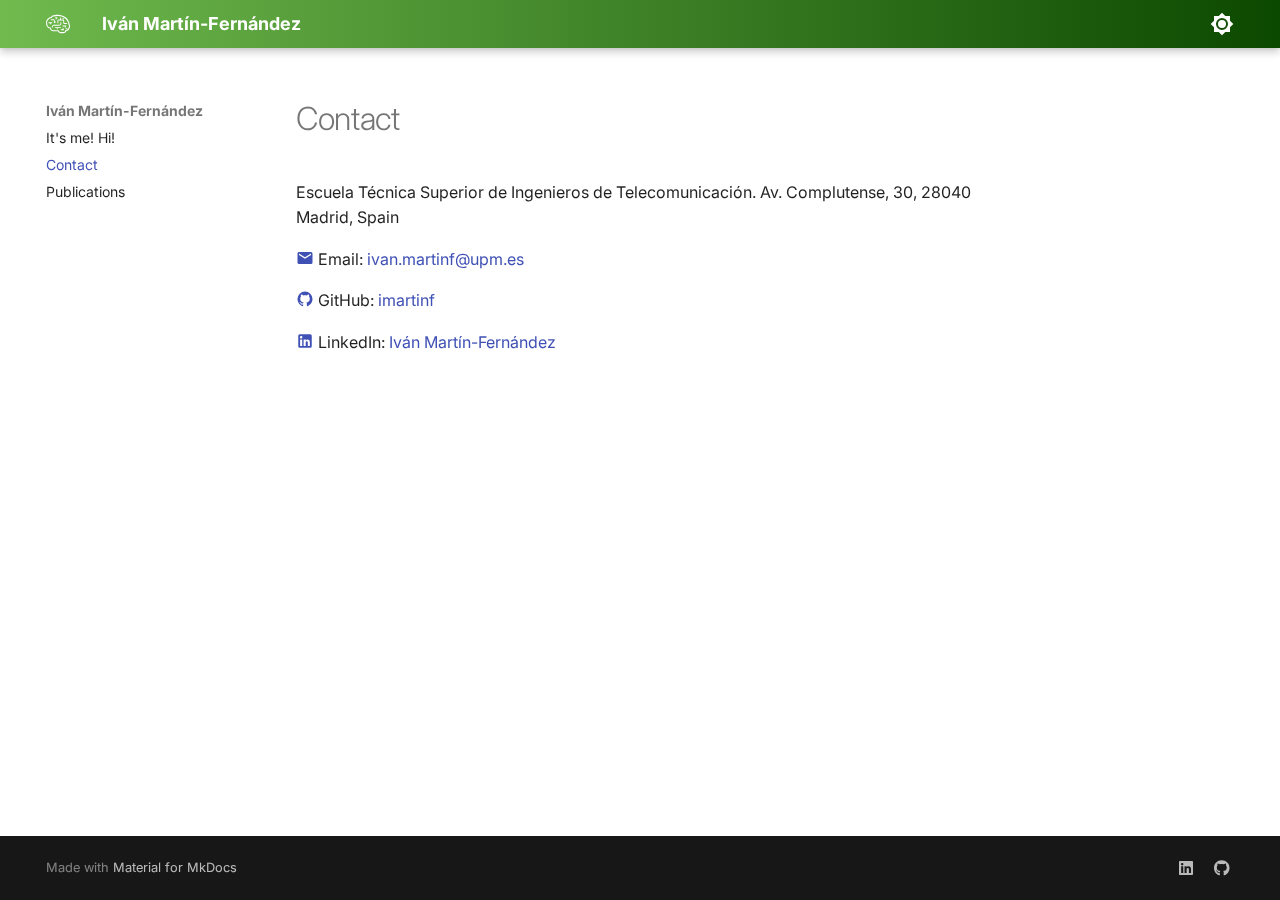
==== commit e56c4c10: "Deployed 1f0408d with MkDocs version: 1.5.3" ====
--- a/contact/index.html
+++ b/contact/index.html
@@ -312,11 +312,10 @@
 
 
 <h1 id="contact">Contact</h1>
-<ul>
-<li><a href="mailto:ivan.martinf@upm.es">Email</a></li>
-<li><a href="https://github.com/imartinf">GitHub</a></li>
-<li><a href="https://www.linkedin.com/in/ivan-martin-fernandez/">LinkedIn</a></li>
-</ul>
+<p>Escuela Técnica Superior de Ingenieros de Telecomunicación. Av. Complutense, 30, 28040 Madrid, Spain</p>
+<p><a href="mailto:ivan.martinf@upm.es"><span class="twemoji"><svg xmlns="http://www.w3.org/2000/svg" viewBox="0 0 24 24"><path d="m20 8-8 5-8-5V6l8 5 8-5m0-2H4c-1.11 0-2 .89-2 2v12a2 2 0 0 0 2 2h16a2 2 0 0 0 2-2V6a2 2 0 0 0-2-2Z"/></svg></span></a> Email: <a href="mailto:ivan.martinf@upm.es">ivan.martinf@upm.es</a></p>
+<p><a href="https://github.com/your-username"><span class="twemoji"><svg xmlns="http://www.w3.org/2000/svg" viewBox="0 0 24 24"><path d="M12 2A10 10 0 0 0 2 12c0 4.42 2.87 8.17 6.84 9.5.5.08.66-.23.66-.5v-1.69c-2.77.6-3.36-1.34-3.36-1.34-.46-1.16-1.11-1.47-1.11-1.47-.91-.62.07-.6.07-.6 1 .07 1.53 1.03 1.53 1.03.87 1.52 2.34 1.07 2.91.83.09-.65.35-1.09.63-1.34-2.22-.25-4.55-1.11-4.55-4.92 0-1.11.38-2 1.03-2.71-.1-.25-.45-1.29.1-2.64 0 0 .84-.27 2.75 1.02.79-.22 1.65-.33 2.5-.33.85 0 1.71.11 2.5.33 1.91-1.29 2.75-1.02 2.75-1.02.55 1.35.2 2.39.1 2.64.65.71 1.03 1.6 1.03 2.71 0 3.82-2.34 4.66-4.57 4.91.36.31.69.92.69 1.85V21c0 .27.16.59.67.5C19.14 20.16 22 16.42 22 12A10 10 0 0 0 12 2Z"/></svg></span></a> GitHub: <a href="https://github.com/imartinf">imartinf</a></p>
+<p><a href="https://www.linkedin.com/in/your-username"><span class="twemoji"><svg xmlns="http://www.w3.org/2000/svg" viewBox="0 0 24 24"><path d="M19 3a2 2 0 0 1 2 2v14a2 2 0 0 1-2 2H5a2 2 0 0 1-2-2V5a2 2 0 0 1 2-2h14m-.5 15.5v-5.3a3.26 3.26 0 0 0-3.26-3.26c-.85 0-1.84.52-2.32 1.3v-1.11h-2.79v8.37h2.79v-4.93c0-.77.62-1.4 1.39-1.4a1.4 1.4 0 0 1 1.4 1.4v4.93h2.79M6.88 8.56a1.68 1.68 0 0 0 1.68-1.68c0-.93-.75-1.69-1.68-1.69a1.69 1.69 0 0 0-1.69 1.69c0 .93.76 1.68 1.69 1.68m1.39 9.94v-8.37H5.5v8.37h2.77Z"/></svg></span></a> LinkedIn: <a href="https://www.linkedin.com/in/your-username">Iván Martín-Fernández</a></p>
 
 
 
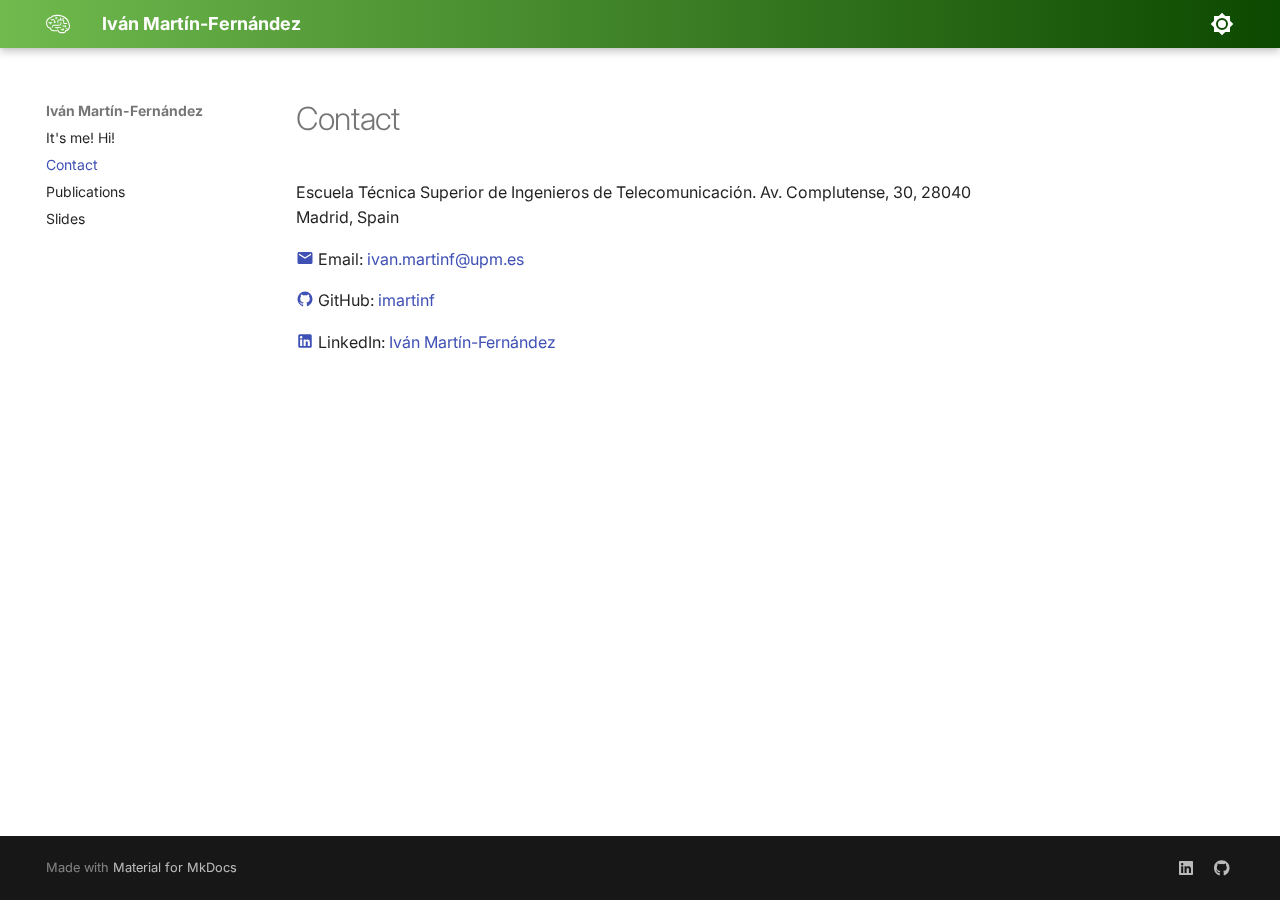
==== commit b2586d73: "Deployed 8135045 with MkDocs version: 1.6.1" ====
--- a/contact/index.html
+++ b/contact/index.html
@@ -18,7 +18,7 @@
       
       
       <link rel="icon" href="../assets/logo.svg">
-      <meta name="generator" content="mkdocs-1.5.3, mkdocs-material-9.4.2">
+      <meta name="generator" content="mkdocs-1.6.1, mkdocs-material-9.5.44">
     
     
       
@@ -26,10 +26,10 @@
       
     
     
-      <link rel="stylesheet" href="../assets/stylesheets/main.d451bc0e.min.css">
-      
-        
-        <link rel="stylesheet" href="../assets/stylesheets/palette.a5377069.min.css">
+      <link rel="stylesheet" href="../assets/stylesheets/main.0253249f.min.css">
+      
+        
+        <link rel="stylesheet" href="../assets/stylesheets/palette.06af60db.min.css">
       
       
 
@@ -50,7 +50,7 @@
     
       <link rel="stylesheet" href="../stylesheets/extra.css">
     
-    <script>__md_scope=new URL("..",location),__md_hash=e=>[...e].reduce((e,_)=>(e<<5)-e+_.charCodeAt(0),0),__md_get=(e,_=localStorage,t=__md_scope)=>JSON.parse(_.getItem(t.pathname+"."+e)),__md_set=(e,_,t=localStorage,a=__md_scope)=>{try{t.setItem(a.pathname+"."+e,JSON.stringify(_))}catch(e){}}</script>
+    <script>__md_scope=new URL("..",location),__md_hash=e=>[...e].reduce(((e,_)=>(e<<5)-e+_.charCodeAt(0)),0),__md_get=(e,_=localStorage,t=__md_scope)=>JSON.parse(_.getItem(t.pathname+"."+e)),__md_set=(e,_,t=localStorage,a=__md_scope)=>{try{t.setItem(a.pathname+"."+e,JSON.stringify(_))}catch(e){}}</script>
     
       
 
@@ -95,9 +95,6 @@
     
     <body dir="ltr" data-md-color-scheme="personal" data-md-color-primary="custom" data-md-color-accent="custom">
   
-    
-    
-      <script>var palette=__md_get("__palette");if(palette&&"object"==typeof palette.color)for(var key of Object.keys(palette.color))document.body.setAttribute("data-md-color-"+key,palette.color[key])</script>
     
     <input class="md-toggle" data-md-toggle="drawer" type="checkbox" id="__drawer" autocomplete="off">
     <input class="md-toggle" data-md-toggle="search" type="checkbox" id="__search" autocomplete="off">
@@ -128,7 +125,7 @@
     </a>
     <label class="md-header__button md-icon" for="__drawer">
       
-      <svg xmlns="http://www.w3.org/2000/svg" viewBox="0 0 24 24"><path d="M3 6h18v2H3V6m0 5h18v2H3v-2m0 5h18v2H3v-2Z"/></svg>
+      <svg xmlns="http://www.w3.org/2000/svg" viewBox="0 0 24 24"><path d="M3 6h18v2H3zm0 5h18v2H3zm0 5h18v2H3z"/></svg>
     </label>
     <div class="md-header__title" data-md-component="header-title">
       <div class="md-header__ellipsis">
@@ -153,25 +150,28 @@
     
     
     
-    <input class="md-option" data-md-color-media="(prefers-color-scheme: light)" data-md-color-scheme="personal" data-md-color-primary="custom" data-md-color-accent="custom"  aria-label="Switch to dark mode"  type="radio" name="__palette" id="__palette_1">
-    
-      <label class="md-header__button md-icon" title="Switch to dark mode" for="__palette_2" hidden>
-        <svg xmlns="http://www.w3.org/2000/svg" viewBox="0 0 24 24"><path d="M12 8a4 4 0 0 0-4 4 4 4 0 0 0 4 4 4 4 0 0 0 4-4 4 4 0 0 0-4-4m0 10a6 6 0 0 1-6-6 6 6 0 0 1 6-6 6 6 0 0 1 6 6 6 6 0 0 1-6 6m8-9.31V4h-4.69L12 .69 8.69 4H4v4.69L.69 12 4 15.31V20h4.69L12 23.31 15.31 20H20v-4.69L23.31 12 20 8.69Z"/></svg>
+    <input class="md-option" data-md-color-media="(prefers-color-scheme: light)" data-md-color-scheme="personal" data-md-color-primary="custom" data-md-color-accent="custom"  aria-label="Switch to dark mode"  type="radio" name="__palette" id="__palette_0">
+    
+      <label class="md-header__button md-icon" title="Switch to dark mode" for="__palette_1" hidden>
+        <svg xmlns="http://www.w3.org/2000/svg" viewBox="0 0 24 24"><path d="M12 8a4 4 0 0 0-4 4 4 4 0 0 0 4 4 4 4 0 0 0 4-4 4 4 0 0 0-4-4m0 10a6 6 0 0 1-6-6 6 6 0 0 1 6-6 6 6 0 0 1 6 6 6 6 0 0 1-6 6m8-9.31V4h-4.69L12 .69 8.69 4H4v4.69L.69 12 4 15.31V20h4.69L12 23.31 15.31 20H20v-4.69L23.31 12z"/></svg>
       </label>
     
   
     
     
     
-    <input class="md-option" data-md-color-media="(prefers-color-scheme: dark)" data-md-color-scheme="personal-dark" data-md-color-primary="custom" data-md-color-accent="custom"  aria-label="Switch to light mode"  type="radio" name="__palette" id="__palette_2">
-    
-      <label class="md-header__button md-icon" title="Switch to light mode" for="__palette_1" hidden>
-        <svg xmlns="http://www.w3.org/2000/svg" viewBox="0 0 24 24"><path d="M12 18c-.89 0-1.74-.2-2.5-.55C11.56 16.5 13 14.42 13 12c0-2.42-1.44-4.5-3.5-5.45C10.26 6.2 11.11 6 12 6a6 6 0 0 1 6 6 6 6 0 0 1-6 6m8-9.31V4h-4.69L12 .69 8.69 4H4v4.69L.69 12 4 15.31V20h4.69L12 23.31 15.31 20H20v-4.69L23.31 12 20 8.69Z"/></svg>
+    <input class="md-option" data-md-color-media="(prefers-color-scheme: dark)" data-md-color-scheme="slate" data-md-color-primary="custom" data-md-color-accent="custom"  aria-label="Switch to light mode"  type="radio" name="__palette" id="__palette_1">
+    
+      <label class="md-header__button md-icon" title="Switch to light mode" for="__palette_0" hidden>
+        <svg xmlns="http://www.w3.org/2000/svg" viewBox="0 0 24 24"><path d="M12 18c-.89 0-1.74-.2-2.5-.55C11.56 16.5 13 14.42 13 12s-1.44-4.5-3.5-5.45C10.26 6.2 11.11 6 12 6a6 6 0 0 1 6 6 6 6 0 0 1-6 6m8-9.31V4h-4.69L12 .69 8.69 4H4v4.69L.69 12 4 15.31V20h4.69L12 23.31 15.31 20H20v-4.69L23.31 12z"/></svg>
       </label>
     
   
 </form>
       
+    
+    
+      <script>var palette=__md_get("__palette");if(palette&&palette.color){if("(prefers-color-scheme)"===palette.color.media){var media=matchMedia("(prefers-color-scheme: light)"),input=document.querySelector(media.matches?"[data-md-color-media='(prefers-color-scheme: light)']":"[data-md-color-media='(prefers-color-scheme: dark)']");palette.color.media=input.getAttribute("data-md-color-media"),palette.color.scheme=input.getAttribute("data-md-color-scheme"),palette.color.primary=input.getAttribute("data-md-color-primary"),palette.color.accent=input.getAttribute("data-md-color-accent")}for(var[key,value]of Object.entries(palette.color))document.body.setAttribute("data-md-color-"+key,value)}</script>
     
     
     
@@ -216,6 +216,7 @@
   
   
   
+  
     <li class="md-nav__item">
       <a href=".." class="md-nav__link">
         
@@ -237,6 +238,7 @@
     
   
   
+  
     <li class="md-nav__item md-nav__item--active">
       
       <input class="md-nav__toggle md-toggle" type="checkbox" id="__toc">
@@ -264,12 +266,33 @@
   
   
   
+  
     <li class="md-nav__item">
       <a href="../pubs/" class="md-nav__link">
         
   
   <span class="md-ellipsis">
     Publications
+  </span>
+  
+
+      </a>
+    </li>
+  
+
+    
+      
+      
+  
+  
+  
+  
+    <li class="md-nav__item">
+      <a href="../slides/" class="md-nav__link">
+        
+  
+  <span class="md-ellipsis">
+    Slides
   </span>
   
 
@@ -313,9 +336,19 @@
 
 <h1 id="contact">Contact</h1>
 <p>Escuela Técnica Superior de Ingenieros de Telecomunicación. Av. Complutense, 30, 28040 Madrid, Spain</p>
-<p><a href="mailto:ivan.martinf@upm.es"><span class="twemoji"><svg xmlns="http://www.w3.org/2000/svg" viewBox="0 0 24 24"><path d="m20 8-8 5-8-5V6l8 5 8-5m0-2H4c-1.11 0-2 .89-2 2v12a2 2 0 0 0 2 2h16a2 2 0 0 0 2-2V6a2 2 0 0 0-2-2Z"/></svg></span></a> Email: <a href="mailto:ivan.martinf@upm.es">ivan.martinf@upm.es</a></p>
-<p><a href="https://github.com/your-username"><span class="twemoji"><svg xmlns="http://www.w3.org/2000/svg" viewBox="0 0 24 24"><path d="M12 2A10 10 0 0 0 2 12c0 4.42 2.87 8.17 6.84 9.5.5.08.66-.23.66-.5v-1.69c-2.77.6-3.36-1.34-3.36-1.34-.46-1.16-1.11-1.47-1.11-1.47-.91-.62.07-.6.07-.6 1 .07 1.53 1.03 1.53 1.03.87 1.52 2.34 1.07 2.91.83.09-.65.35-1.09.63-1.34-2.22-.25-4.55-1.11-4.55-4.92 0-1.11.38-2 1.03-2.71-.1-.25-.45-1.29.1-2.64 0 0 .84-.27 2.75 1.02.79-.22 1.65-.33 2.5-.33.85 0 1.71.11 2.5.33 1.91-1.29 2.75-1.02 2.75-1.02.55 1.35.2 2.39.1 2.64.65.71 1.03 1.6 1.03 2.71 0 3.82-2.34 4.66-4.57 4.91.36.31.69.92.69 1.85V21c0 .27.16.59.67.5C19.14 20.16 22 16.42 22 12A10 10 0 0 0 12 2Z"/></svg></span></a> GitHub: <a href="https://github.com/imartinf">imartinf</a></p>
-<p><a href="https://www.linkedin.com/in/your-username"><span class="twemoji"><svg xmlns="http://www.w3.org/2000/svg" viewBox="0 0 24 24"><path d="M19 3a2 2 0 0 1 2 2v14a2 2 0 0 1-2 2H5a2 2 0 0 1-2-2V5a2 2 0 0 1 2-2h14m-.5 15.5v-5.3a3.26 3.26 0 0 0-3.26-3.26c-.85 0-1.84.52-2.32 1.3v-1.11h-2.79v8.37h2.79v-4.93c0-.77.62-1.4 1.39-1.4a1.4 1.4 0 0 1 1.4 1.4v4.93h2.79M6.88 8.56a1.68 1.68 0 0 0 1.68-1.68c0-.93-.75-1.69-1.68-1.69a1.69 1.69 0 0 0-1.69 1.69c0 .93.76 1.68 1.69 1.68m1.39 9.94v-8.37H5.5v8.37h2.77Z"/></svg></span></a> LinkedIn: <a href="https://www.linkedin.com/in/your-username">Iván Martín-Fernández</a></p>
+<p><a href="mailto:ivan.martinf@upm.es"><span class="twemoji"><svg xmlns="http://www.w3.org/2000/svg" viewBox="0 0 24 24"><path d="m20 8-8 5-8-5V6l8 5 8-5m0-2H4c-1.11 0-2 .89-2 2v12a2 2 0 0 0 2 2h16a2 2 0 0 0 2-2V6a2 2 0 0 0-2-2"/></svg></span></a> Email: <a href="mailto:ivan.martinf@upm.es">ivan.martinf@upm.es</a></p>
+<p><a href="https://github.com/your-username"><span class="twemoji"><svg xmlns="http://www.w3.org/2000/svg" viewBox="0 0 24 24"><path d="M12 2A10 10 0 0 0 2 12c0 4.42 2.87 8.17 6.84 9.5.5.08.66-.23.66-.5v-1.69c-2.77.6-3.36-1.34-3.36-1.34-.46-1.16-1.11-1.47-1.11-1.47-.91-.62.07-.6.07-.6 1 .07 1.53 1.03 1.53 1.03.87 1.52 2.34 1.07 2.91.83.09-.65.35-1.09.63-1.34-2.22-.25-4.55-1.11-4.55-4.92 0-1.11.38-2 1.03-2.71-.1-.25-.45-1.29.1-2.64 0 0 .84-.27 2.75 1.02.79-.22 1.65-.33 2.5-.33s1.71.11 2.5.33c1.91-1.29 2.75-1.02 2.75-1.02.55 1.35.2 2.39.1 2.64.65.71 1.03 1.6 1.03 2.71 0 3.82-2.34 4.66-4.57 4.91.36.31.69.92.69 1.85V21c0 .27.16.59.67.5C19.14 20.16 22 16.42 22 12A10 10 0 0 0 12 2"/></svg></span></a> GitHub: <a href="https://github.com/imartinf">imartinf</a></p>
+<p><a href="https://www.linkedin.com/in/your-username"><span class="twemoji"><svg xmlns="http://www.w3.org/2000/svg" viewBox="0 0 24 24"><path d="M19 3a2 2 0 0 1 2 2v14a2 2 0 0 1-2 2H5a2 2 0 0 1-2-2V5a2 2 0 0 1 2-2zm-.5 15.5v-5.3a3.26 3.26 0 0 0-3.26-3.26c-.85 0-1.84.52-2.32 1.3v-1.11h-2.79v8.37h2.79v-4.93c0-.77.62-1.4 1.39-1.4a1.4 1.4 0 0 1 1.4 1.4v4.93zM6.88 8.56a1.68 1.68 0 0 0 1.68-1.68c0-.93-.75-1.69-1.68-1.69a1.69 1.69 0 0 0-1.69 1.69c0 .93.76 1.68 1.69 1.68m1.39 9.94v-8.37H5.5v8.37z"/></svg></span></a> LinkedIn: <a href="https://www.linkedin.com/in/your-username">Iván Martín-Fernández</a></p>
+
+
+
+
+
+
+
+  
+  
+
 
 
 
@@ -326,13 +359,14 @@
             </div>
           
           
+<script>var target=document.getElementById(location.hash.slice(1));target&&target.name&&(target.checked=target.name.startsWith("__tabbed_"))</script>
         </div>
         
           <button type="button" class="md-top md-icon" data-md-component="top" hidden>
-            
-            <svg xmlns="http://www.w3.org/2000/svg" viewBox="0 0 24 24"><path d="M13 20h-2V8l-5.5 5.5-1.42-1.42L12 4.16l7.92 7.92-1.42 1.42L13 8v12Z"/></svg>
-            Back to top
-          </button>
+  
+  <svg xmlns="http://www.w3.org/2000/svg" viewBox="0 0 24 24"><path d="M13 20h-2V8l-5.5 5.5-1.42-1.42L12 4.16l7.92 7.92-1.42 1.42L13 8z"/></svg>
+  Back to top
+</button>
         
       </main>
       
@@ -357,7 +391,7 @@
     
     
     <a href="www.linkedin.com/in/ivan-martin-fernandez" target="_blank" rel="noopener" title="" class="md-social__link">
-      <svg xmlns="http://www.w3.org/2000/svg" viewBox="0 0 448 512"><!--! Font Awesome Free 6.4.2 by @fontawesome - https://fontawesome.com License - https://fontawesome.com/license/free (Icons: CC BY 4.0, Fonts: SIL OFL 1.1, Code: MIT License) Copyright 2023 Fonticons, Inc.--><path d="M416 32H31.9C14.3 32 0 46.5 0 64.3v383.4C0 465.5 14.3 480 31.9 480H416c17.6 0 32-14.5 32-32.3V64.3c0-17.8-14.4-32.3-32-32.3zM135.4 416H69V202.2h66.5V416zm-33.2-243c-21.3 0-38.5-17.3-38.5-38.5S80.9 96 102.2 96c21.2 0 38.5 17.3 38.5 38.5 0 21.3-17.2 38.5-38.5 38.5zm282.1 243h-66.4V312c0-24.8-.5-56.7-34.5-56.7-34.6 0-39.9 27-39.9 54.9V416h-66.4V202.2h63.7v29.2h.9c8.9-16.8 30.6-34.5 62.9-34.5 67.2 0 79.7 44.3 79.7 101.9V416z"/></svg>
+      <svg xmlns="http://www.w3.org/2000/svg" viewBox="0 0 448 512"><!--! Font Awesome Free 6.6.0 by @fontawesome - https://fontawesome.com License - https://fontawesome.com/license/free (Icons: CC BY 4.0, Fonts: SIL OFL 1.1, Code: MIT License) Copyright 2024 Fonticons, Inc.--><path d="M416 32H31.9C14.3 32 0 46.5 0 64.3v383.4C0 465.5 14.3 480 31.9 480H416c17.6 0 32-14.5 32-32.3V64.3c0-17.8-14.4-32.3-32-32.3M135.4 416H69V202.2h66.5V416zm-33.2-243c-21.3 0-38.5-17.3-38.5-38.5S80.9 96 102.2 96c21.2 0 38.5 17.3 38.5 38.5 0 21.3-17.2 38.5-38.5 38.5m282.1 243h-66.4V312c0-24.8-.5-56.7-34.5-56.7-34.6 0-39.9 27-39.9 54.9V416h-66.4V202.2h63.7v29.2h.9c8.9-16.8 30.6-34.5 62.9-34.5 67.2 0 79.7 44.3 79.7 101.9z"/></svg>
     </a>
   
     
@@ -368,7 +402,7 @@
       
     
     <a href="https://github.com/imartinf" target="_blank" rel="noopener" title="github.com" class="md-social__link">
-      <svg xmlns="http://www.w3.org/2000/svg" viewBox="0 0 496 512"><!--! Font Awesome Free 6.4.2 by @fontawesome - https://fontawesome.com License - https://fontawesome.com/license/free (Icons: CC BY 4.0, Fonts: SIL OFL 1.1, Code: MIT License) Copyright 2023 Fonticons, Inc.--><path d="M165.9 397.4c0 2-2.3 3.6-5.2 3.6-3.3.3-5.6-1.3-5.6-3.6 0-2 2.3-3.6 5.2-3.6 3-.3 5.6 1.3 5.6 3.6zm-31.1-4.5c-.7 2 1.3 4.3 4.3 4.9 2.6 1 5.6 0 6.2-2s-1.3-4.3-4.3-5.2c-2.6-.7-5.5.3-6.2 2.3zm44.2-1.7c-2.9.7-4.9 2.6-4.6 4.9.3 2 2.9 3.3 5.9 2.6 2.9-.7 4.9-2.6 4.6-4.6-.3-1.9-3-3.2-5.9-2.9zM244.8 8C106.1 8 0 113.3 0 252c0 110.9 69.8 205.8 169.5 239.2 12.8 2.3 17.3-5.6 17.3-12.1 0-6.2-.3-40.4-.3-61.4 0 0-70 15-84.7-29.8 0 0-11.4-29.1-27.8-36.6 0 0-22.9-15.7 1.6-15.4 0 0 24.9 2 38.6 25.8 21.9 38.6 58.6 27.5 72.9 20.9 2.3-16 8.8-27.1 16-33.7-55.9-6.2-112.3-14.3-112.3-110.5 0-27.5 7.6-41.3 23.6-58.9-2.6-6.5-11.1-33.3 2.6-67.9 20.9-6.5 69 27 69 27 20-5.6 41.5-8.5 62.8-8.5s42.8 2.9 62.8 8.5c0 0 48.1-33.6 69-27 13.7 34.7 5.2 61.4 2.6 67.9 16 17.7 25.8 31.5 25.8 58.9 0 96.5-58.9 104.2-114.8 110.5 9.2 7.9 17 22.9 17 46.4 0 33.7-.3 75.4-.3 83.6 0 6.5 4.6 14.4 17.3 12.1C428.2 457.8 496 362.9 496 252 496 113.3 383.5 8 244.8 8zM97.2 352.9c-1.3 1-1 3.3.7 5.2 1.6 1.6 3.9 2.3 5.2 1 1.3-1 1-3.3-.7-5.2-1.6-1.6-3.9-2.3-5.2-1zm-10.8-8.1c-.7 1.3.3 2.9 2.3 3.9 1.6 1 3.6.7 4.3-.7.7-1.3-.3-2.9-2.3-3.9-2-.6-3.6-.3-4.3.7zm32.4 35.6c-1.6 1.3-1 4.3 1.3 6.2 2.3 2.3 5.2 2.6 6.5 1 1.3-1.3.7-4.3-1.3-6.2-2.2-2.3-5.2-2.6-6.5-1zm-11.4-14.7c-1.6 1-1.6 3.6 0 5.9 1.6 2.3 4.3 3.3 5.6 2.3 1.6-1.3 1.6-3.9 0-6.2-1.4-2.3-4-3.3-5.6-2z"/></svg>
+      <svg xmlns="http://www.w3.org/2000/svg" viewBox="0 0 496 512"><!--! Font Awesome Free 6.6.0 by @fontawesome - https://fontawesome.com License - https://fontawesome.com/license/free (Icons: CC BY 4.0, Fonts: SIL OFL 1.1, Code: MIT License) Copyright 2024 Fonticons, Inc.--><path d="M165.9 397.4c0 2-2.3 3.6-5.2 3.6-3.3.3-5.6-1.3-5.6-3.6 0-2 2.3-3.6 5.2-3.6 3-.3 5.6 1.3 5.6 3.6m-31.1-4.5c-.7 2 1.3 4.3 4.3 4.9 2.6 1 5.6 0 6.2-2s-1.3-4.3-4.3-5.2c-2.6-.7-5.5.3-6.2 2.3m44.2-1.7c-2.9.7-4.9 2.6-4.6 4.9.3 2 2.9 3.3 5.9 2.6 2.9-.7 4.9-2.6 4.6-4.6-.3-1.9-3-3.2-5.9-2.9M244.8 8C106.1 8 0 113.3 0 252c0 110.9 69.8 205.8 169.5 239.2 12.8 2.3 17.3-5.6 17.3-12.1 0-6.2-.3-40.4-.3-61.4 0 0-70 15-84.7-29.8 0 0-11.4-29.1-27.8-36.6 0 0-22.9-15.7 1.6-15.4 0 0 24.9 2 38.6 25.8 21.9 38.6 58.6 27.5 72.9 20.9 2.3-16 8.8-27.1 16-33.7-55.9-6.2-112.3-14.3-112.3-110.5 0-27.5 7.6-41.3 23.6-58.9-2.6-6.5-11.1-33.3 2.6-67.9 20.9-6.5 69 27 69 27 20-5.6 41.5-8.5 62.8-8.5s42.8 2.9 62.8 8.5c0 0 48.1-33.6 69-27 13.7 34.7 5.2 61.4 2.6 67.9 16 17.7 25.8 31.5 25.8 58.9 0 96.5-58.9 104.2-114.8 110.5 9.2 7.9 17 22.9 17 46.4 0 33.7-.3 75.4-.3 83.6 0 6.5 4.6 14.4 17.3 12.1C428.2 457.8 496 362.9 496 252 496 113.3 383.5 8 244.8 8M97.2 352.9c-1.3 1-1 3.3.7 5.2 1.6 1.6 3.9 2.3 5.2 1 1.3-1 1-3.3-.7-5.2-1.6-1.6-3.9-2.3-5.2-1m-10.8-8.1c-.7 1.3.3 2.9 2.3 3.9 1.6 1 3.6.7 4.3-.7.7-1.3-.3-2.9-2.3-3.9-2-.6-3.6-.3-4.3.7m32.4 35.6c-1.6 1.3-1 4.3 1.3 6.2 2.3 2.3 5.2 2.6 6.5 1 1.3-1.3.7-4.3-1.3-6.2-2.2-2.3-5.2-2.6-6.5-1m-11.4-14.7c-1.6 1-1.6 3.6 0 5.9s4.3 3.3 5.6 2.3c1.6-1.3 1.6-3.9 0-6.2-1.4-2.3-4-3.3-5.6-2"/></svg>
     </a>
   
 </div>
@@ -382,10 +416,11 @@
       <div class="md-dialog__inner md-typeset"></div>
     </div>
     
-    <script id="__config" type="application/json">{"base": "..", "features": ["navigation.top"], "search": "../assets/javascripts/workers/search.a264c092.min.js", "translations": {"clipboard.copied": "Copied to clipboard", "clipboard.copy": "Copy to clipboard", "search.result.more.one": "1 more on this page", "search.result.more.other": "# more on this page", "search.result.none": "No matching documents", "search.result.one": "1 matching document", "search.result.other": "# matching documents", "search.result.placeholder": "Type to start searching", "search.result.term.missing": "Missing", "select.version": "Select version"}}</script>
-    
-    
-      <script src="../assets/javascripts/bundle.726fbb30.min.js"></script>
+    
+    <script id="__config" type="application/json">{"base": "..", "features": ["navigation.top"], "search": "../assets/javascripts/workers/search.6ce7567c.min.js", "translations": {"clipboard.copied": "Copied to clipboard", "clipboard.copy": "Copy to clipboard", "search.result.more.one": "1 more on this page", "search.result.more.other": "# more on this page", "search.result.none": "No matching documents", "search.result.one": "1 matching document", "search.result.other": "# matching documents", "search.result.placeholder": "Type to start searching", "search.result.term.missing": "Missing", "select.version": "Select version"}}</script>
+    
+    
+      <script src="../assets/javascripts/bundle.83f73b43.min.js"></script>
       
     
   </body>
--- a/assets/stylesheets/main.0253249f.min.css
+++ b/assets/stylesheets/main.0253249f.min.css
@@ -0,0 +1 @@
+@charset "UTF-8";html{-webkit-text-size-adjust:none;-moz-text-size-adjust:none;text-size-adjust:none;box-sizing:border-box}*,:after,:before{box-sizing:inherit}@media (prefers-reduced-motion){*,:after,:before{transition:none!important}}body{margin:0}a,button,input,label{-webkit-tap-highlight-color:transparent}a{color:inherit;text-decoration:none}hr{border:0;box-sizing:initial;display:block;height:.05rem;overflow:visible;padding:0}small{font-size:80%}sub,sup{line-height:1em}img{border-style:none}table{border-collapse:initial;border-spacing:0}td,th{font-weight:400;vertical-align:top}button{background:#0000;border:0;font-family:inherit;font-size:inherit;margin:0;padding:0}input{border:0;outline:none}:root{--md-primary-fg-color:#4051b5;--md-primary-fg-color--light:#5d6cc0;--md-primary-fg-color--dark:#303fa1;--md-primary-bg-color:#fff;--md-primary-bg-color--light:#ffffffb3;--md-accent-fg-color:#526cfe;--md-accent-fg-color--transparent:#526cfe1a;--md-accent-bg-color:#fff;--md-accent-bg-color--light:#ffffffb3}[data-md-color-scheme=default]{color-scheme:light}[data-md-color-scheme=default] img[src$="#gh-dark-mode-only"],[data-md-color-scheme=default] img[src$="#only-dark"]{display:none}:root,[data-md-color-scheme=default]{--md-hue:225deg;--md-default-fg-color:#000000de;--md-default-fg-color--light:#0000008a;--md-default-fg-color--lighter:#00000052;--md-default-fg-color--lightest:#00000012;--md-default-bg-color:#fff;--md-default-bg-color--light:#ffffffb3;--md-default-bg-color--lighter:#ffffff4d;--md-default-bg-color--lightest:#ffffff1f;--md-code-fg-color:#36464e;--md-code-bg-color:#f5f5f5;--md-code-hl-color:#4287ff;--md-code-hl-color--light:#4287ff1a;--md-code-hl-number-color:#d52a2a;--md-code-hl-special-color:#db1457;--md-code-hl-function-color:#a846b9;--md-code-hl-constant-color:#6e59d9;--md-code-hl-keyword-color:#3f6ec6;--md-code-hl-string-color:#1c7d4d;--md-code-hl-name-color:var(--md-code-fg-color);--md-code-hl-operator-color:var(--md-default-fg-color--light);--md-code-hl-punctuation-color:var(--md-default-fg-color--light);--md-code-hl-comment-color:var(--md-default-fg-color--light);--md-code-hl-generic-color:var(--md-default-fg-color--light);--md-code-hl-variable-color:var(--md-default-fg-color--light);--md-typeset-color:var(--md-default-fg-color);--md-typeset-a-color:var(--md-primary-fg-color);--md-typeset-del-color:#f5503d26;--md-typeset-ins-color:#0bd57026;--md-typeset-kbd-color:#fafafa;--md-typeset-kbd-accent-color:#fff;--md-typeset-kbd-border-color:#b8b8b8;--md-typeset-mark-color:#ffff0080;--md-typeset-table-color:#0000001f;--md-typeset-table-color--light:rgba(0,0,0,.035);--md-admonition-fg-color:var(--md-default-fg-color);--md-admonition-bg-color:var(--md-default-bg-color);--md-warning-fg-color:#000000de;--md-warning-bg-color:#ff9;--md-footer-fg-color:#fff;--md-footer-fg-color--light:#ffffffb3;--md-footer-fg-color--lighter:#ffffff73;--md-footer-bg-color:#000000de;--md-footer-bg-color--dark:#00000052;--md-shadow-z1:0 0.2rem 0.5rem #0000000d,0 0 0.05rem #0000001a;--md-shadow-z2:0 0.2rem 0.5rem #0000001a,0 0 0.05rem #00000040;--md-shadow-z3:0 0.2rem 0.5rem #0003,0 0 0.05rem #00000059}.md-icon svg{fill:currentcolor;display:block;height:1.2rem;width:1.2rem}body{-webkit-font-smoothing:antialiased;-moz-osx-font-smoothing:grayscale;--md-text-font-family:var(--md-text-font,_),-apple-system,BlinkMacSystemFont,Helvetica,Arial,sans-serif;--md-code-font-family:var(--md-code-font,_),SFMono-Regular,Consolas,Menlo,monospace}aside,body,input{font-feature-settings:"kern","liga";color:var(--md-typeset-color);font-family:var(--md-text-font-family)}code,kbd,pre{font-feature-settings:"kern";font-family:var(--md-code-font-family)}:root{--md-typeset-table-sort-icon:url('data:image/svg+xml;charset=utf-8,<svg xmlns="http://www.w3.org/2000/svg" viewBox="0 0 24 24"><path d="m18 21-4-4h3V7h-3l4-4 4 4h-3v10h3M2 19v-2h10v2M2 13v-2h7v2M2 7V5h4v2z"/></svg>');--md-typeset-table-sort-icon--asc:url('data:image/svg+xml;charset=utf-8,<svg xmlns="http://www.w3.org/2000/svg" viewBox="0 0 24 24"><path d="M19 17h3l-4 4-4-4h3V3h2M2 17h10v2H2M6 5v2H2V5m0 6h7v2H2z"/></svg>');--md-typeset-table-sort-icon--desc:url('data:image/svg+xml;charset=utf-8,<svg xmlns="http://www.w3.org/2000/svg" viewBox="0 0 24 24"><path d="M19 7h3l-4-4-4 4h3v14h2M2 17h10v2H2M6 5v2H2V5m0 6h7v2H2z"/></svg>')}.md-typeset{-webkit-print-color-adjust:exact;color-adjust:exact;font-size:.8rem;line-height:1.6}@media print{.md-typeset{font-size:.68rem}}.md-typeset blockquote,.md-typeset dl,.md-typeset figure,.md-typeset ol,.md-typeset pre,.md-typeset ul{margin-bottom:1em;margin-top:1em}.md-typeset h1{color:var(--md-default-fg-color--light);font-size:2em;line-height:1.3;margin:0 0 1.25em}.md-typeset h1,.md-typeset h2{font-weight:300;letter-spacing:-.01em}.md-typeset h2{font-size:1.5625em;line-height:1.4;margin:1.6em 0 .64em}.md-typeset h3{font-size:1.25em;font-weight:400;letter-spacing:-.01em;line-height:1.5;margin:1.6em 0 .8em}.md-typeset h2+h3{margin-top:.8em}.md-typeset h4{font-weight:700;letter-spacing:-.01em;margin:1em 0}.md-typeset h5,.md-typeset h6{color:var(--md-default-fg-color--light);font-size:.8em;font-weight:700;letter-spacing:-.01em;margin:1.25em 0}.md-typeset h5{text-transform:uppercase}.md-typeset hr{border-bottom:.05rem solid var(--md-default-fg-color--lightest);display:flow-root;margin:1.5em 0}.md-typeset a{color:var(--md-typeset-a-color);word-break:break-word}.md-typeset a,.md-typeset a:before{transition:color 125ms}.md-typeset a:focus,.md-typeset a:hover{color:var(--md-accent-fg-color)}.md-typeset a:focus code,.md-typeset a:hover code{background-color:var(--md-accent-fg-color--transparent)}.md-typeset a code{color:currentcolor;transition:background-color 125ms}.md-typeset a.focus-visible{outline-color:var(--md-accent-fg-color);outline-offset:.2rem}.md-typeset code,.md-typeset kbd,.md-typeset pre{color:var(--md-code-fg-color);direction:ltr;font-variant-ligatures:none}@media print{.md-typeset code,.md-typeset kbd,.md-typeset pre{white-space:pre-wrap}}.md-typeset code{background-color:var(--md-code-bg-color);border-radius:.1rem;-webkit-box-decoration-break:clone;box-decoration-break:clone;font-size:.85em;padding:0 .2941176471em;word-break:break-word}.md-typeset code:not(.focus-visible){-webkit-tap-highlight-color:transparent;outline:none}.md-typeset pre{display:flow-root;line-height:1.4;position:relative}.md-typeset pre>code{-webkit-box-decoration-break:slice;box-decoration-break:slice;box-shadow:none;display:block;margin:0;outline-color:var(--md-accent-fg-color);overflow:auto;padding:.7720588235em 1.1764705882em;scrollbar-color:var(--md-default-fg-color--lighter) #0000;scrollbar-width:thin;touch-action:auto;word-break:normal}.md-typeset pre>code:hover{scrollbar-color:var(--md-accent-fg-color) #0000}.md-typeset pre>code::-webkit-scrollbar{height:.2rem;width:.2rem}.md-typeset pre>code::-webkit-scrollbar-thumb{background-color:var(--md-default-fg-color--lighter)}.md-typeset pre>code::-webkit-scrollbar-thumb:hover{background-color:var(--md-accent-fg-color)}.md-typeset kbd{background-color:var(--md-typeset-kbd-color);border-radius:.1rem;box-shadow:0 .1rem 0 .05rem var(--md-typeset-kbd-border-color),0 .1rem 0 var(--md-typeset-kbd-border-color),0 -.1rem .2rem var(--md-typeset-kbd-accent-color) inset;color:var(--md-default-fg-color);display:inline-block;font-size:.75em;padding:0 .6666666667em;vertical-align:text-top;word-break:break-word}.md-typeset mark{background-color:var(--md-typeset-mark-color);-webkit-box-decoration-break:clone;box-decoration-break:clone;color:inherit;word-break:break-word}.md-typeset abbr{border-bottom:.05rem dotted var(--md-default-fg-color--light);cursor:help;text-decoration:none}.md-typeset small{opacity:.75}[dir=ltr] .md-typeset sub,[dir=ltr] .md-typeset sup{margin-left:.078125em}[dir=rtl] .md-typeset sub,[dir=rtl] .md-typeset sup{margin-right:.078125em}[dir=ltr] .md-typeset blockquote{padding-left:.6rem}[dir=rtl] .md-typeset blockquote{padding-right:.6rem}[dir=ltr] .md-typeset blockquote{border-left:.2rem solid var(--md-default-fg-color--lighter)}[dir=rtl] .md-typeset blockquote{border-right:.2rem solid var(--md-default-fg-color--lighter)}.md-typeset blockquote{color:var(--md-default-fg-color--light);margin-left:0;margin-right:0}.md-typeset ul{list-style-type:disc}.md-typeset ul[type]{list-style-type:revert-layer}[dir=ltr] .md-typeset ol,[dir=ltr] .md-typeset ul{margin-left:.625em}[dir=rtl] .md-typeset ol,[dir=rtl] .md-typeset ul{margin-right:.625em}.md-typeset ol,.md-typeset ul{padding:0}.md-typeset ol:not([hidden]),.md-typeset ul:not([hidden]){display:flow-root}.md-typeset ol ol,.md-typeset ul ol{list-style-type:lower-alpha}.md-typeset ol ol ol,.md-typeset ul ol ol{list-style-type:lower-roman}.md-typeset ol ol ol ol,.md-typeset ul ol ol ol{list-style-type:upper-alpha}.md-typeset ol ol ol ol ol,.md-typeset ul ol ol ol ol{list-style-type:upper-roman}.md-typeset ol[type],.md-typeset ul[type]{list-style-type:revert-layer}[dir=ltr] .md-typeset ol li,[dir=ltr] .md-typeset ul li{margin-left:1.25em}[dir=rtl] .md-typeset ol li,[dir=rtl] .md-typeset ul li{margin-right:1.25em}.md-typeset ol li,.md-typeset ul li{margin-bottom:.5em}.md-typeset ol li blockquote,.md-typeset ol li p,.md-typeset ul li blockquote,.md-typeset ul li p{margin:.5em 0}.md-typeset ol li:last-child,.md-typeset ul li:last-child{margin-bottom:0}[dir=ltr] .md-typeset ol li ol,[dir=ltr] .md-typeset ol li ul,[dir=ltr] .md-typeset ul li ol,[dir=ltr] .md-typeset ul li ul{margin-left:.625em}[dir=rtl] .md-typeset ol li ol,[dir=rtl] .md-typeset ol li ul,[dir=rtl] .md-typeset ul li ol,[dir=rtl] .md-typeset ul li ul{margin-right:.625em}.md-typeset ol li ol,.md-typeset ol li ul,.md-typeset ul li ol,.md-typeset ul li ul{margin-bottom:.5em;margin-top:.5em}[dir=ltr] .md-typeset dd{margin-left:1.875em}[dir=rtl] .md-typeset dd{margin-right:1.875em}.md-typeset dd{margin-bottom:1.5em;margin-top:1em}.md-typeset img,.md-typeset svg,.md-typeset video{height:auto;max-width:100%}.md-typeset img[align=left]{margin:1em 1em 1em 0}.md-typeset img[align=right]{margin:1em 0 1em 1em}.md-typeset img[align]:only-child{margin-top:0}.md-typeset figure{display:flow-root;margin:1em auto;max-width:100%;text-align:center;width:-moz-fit-content;width:fit-content}.md-typeset figure img{display:block;margin:0 auto}.md-typeset figcaption{font-style:italic;margin:1em auto;max-width:24rem}.md-typeset iframe{max-width:100%}.md-typeset table:not([class]){background-color:var(--md-default-bg-color);border:.05rem solid var(--md-typeset-table-color);border-radius:.1rem;display:inline-block;font-size:.64rem;max-width:100%;overflow:auto;touch-action:auto}@media print{.md-typeset table:not([class]){display:table}}.md-typeset table:not([class])+*{margin-top:1.5em}.md-typeset table:not([class]) td>:first-child,.md-typeset table:not([class]) th>:first-child{margin-top:0}.md-typeset table:not([class]) td>:last-child,.md-typeset table:not([class]) th>:last-child{margin-bottom:0}.md-typeset table:not([class]) td:not([align]),.md-typeset table:not([class]) th:not([align]){text-align:left}[dir=rtl] .md-typeset table:not([class]) td:not([align]),[dir=rtl] .md-typeset table:not([class]) th:not([align]){text-align:right}.md-typeset table:not([class]) th{font-weight:700;min-width:5rem;padding:.9375em 1.25em;vertical-align:top}.md-typeset table:not([class]) td{border-top:.05rem solid var(--md-typeset-table-color);padding:.9375em 1.25em;vertical-align:top}.md-typeset table:not([class]) tbody tr{transition:background-color 125ms}.md-typeset table:not([class]) tbody tr:hover{background-color:var(--md-typeset-table-color--light);box-shadow:0 .05rem 0 var(--md-default-bg-color) inset}.md-typeset table:not([class]) a{word-break:normal}.md-typeset table th[role=columnheader]{cursor:pointer}[dir=ltr] .md-typeset table th[role=columnheader]:after{margin-left:.5em}[dir=rtl] .md-typeset table th[role=columnheader]:after{margin-right:.5em}.md-typeset table th[role=columnheader]:after{content:"";display:inline-block;height:1.2em;-webkit-mask-image:var(--md-typeset-table-sort-icon);mask-image:var(--md-typeset-table-sort-icon);-webkit-mask-repeat:no-repeat;mask-repeat:no-repeat;-webkit-mask-size:contain;mask-size:contain;transition:background-color 125ms;vertical-align:text-bottom;width:1.2em}.md-typeset table th[role=columnheader]:hover:after{background-color:var(--md-default-fg-color--lighter)}.md-typeset table th[role=columnheader][aria-sort=ascending]:after{background-color:var(--md-default-fg-color--light);-webkit-mask-image:var(--md-typeset-table-sort-icon--asc);mask-image:var(--md-typeset-table-sort-icon--asc)}.md-typeset table th[role=columnheader][aria-sort=descending]:after{background-color:var(--md-default-fg-color--light);-webkit-mask-image:var(--md-typeset-table-sort-icon--desc);mask-image:var(--md-typeset-table-sort-icon--desc)}.md-typeset__scrollwrap{margin:1em -.8rem;overflow-x:auto;touch-action:auto}.md-typeset__table{display:inline-block;margin-bottom:.5em;padding:0 .8rem}@media print{.md-typeset__table{display:block}}html .md-typeset__table table{display:table;margin:0;overflow:hidden;width:100%}@media screen and (max-width:44.984375em){.md-content__inner>pre{margin:1em -.8rem}.md-content__inner>pre code{border-radius:0}}.md-typeset .md-author{border-radius:100%;display:block;flex-shrink:0;height:1.6rem;overflow:hidden;position:relative;transition:color 125ms,transform 125ms;width:1.6rem}.md-typeset .md-author img{display:block}.md-typeset .md-author--more{background:var(--md-default-fg-color--lightest);color:var(--md-default-fg-color--lighter);font-size:.6rem;font-weight:700;line-height:1.6rem;text-align:center}.md-typeset .md-author--long{height:2.4rem;width:2.4rem}.md-typeset a.md-author{transform:scale(1)}.md-typeset a.md-author img{border-radius:100%;filter:grayscale(100%) opacity(75%);transition:filter 125ms}.md-typeset a.md-author:focus,.md-typeset a.md-author:hover{transform:scale(1.1);z-index:1}.md-typeset a.md-author:focus img,.md-typeset a.md-author:hover img{filter:grayscale(0)}.md-banner{background-color:var(--md-footer-bg-color);color:var(--md-footer-fg-color);overflow:auto}@media print{.md-banner{display:none}}.md-banner--warning{background-color:var(--md-warning-bg-color);color:var(--md-warning-fg-color)}.md-banner__inner{font-size:.7rem;margin:.6rem auto;padding:0 .8rem}[dir=ltr] .md-banner__button{float:right}[dir=rtl] .md-banner__button{float:left}.md-banner__button{color:inherit;cursor:pointer;transition:opacity .25s}.no-js .md-banner__button{display:none}.md-banner__button:hover{opacity:.7}html{font-size:125%;height:100%;overflow-x:hidden}@media screen and (min-width:100em){html{font-size:137.5%}}@media screen and (min-width:125em){html{font-size:150%}}body{background-color:var(--md-default-bg-color);display:flex;flex-direction:column;font-size:.5rem;min-height:100%;position:relative;width:100%}@media print{body{display:block}}@media screen and (max-width:59.984375em){body[data-md-scrolllock]{position:fixed}}.md-grid{margin-left:auto;margin-right:auto;max-width:61rem}.md-container{display:flex;flex-direction:column;flex-grow:1}@media print{.md-container{display:block}}.md-main{flex-grow:1}.md-main__inner{display:flex;height:100%;margin-top:1.5rem}.md-ellipsis{overflow:hidden;text-overflow:ellipsis}.md-toggle{display:none}.md-option{height:0;opacity:0;position:absolute;width:0}.md-option:checked+label:not([hidden]){display:block}.md-option.focus-visible+label{outline-color:var(--md-accent-fg-color);outline-style:auto}.md-skip{background-color:var(--md-default-fg-color);border-radius:.1rem;color:var(--md-default-bg-color);font-size:.64rem;margin:.5rem;opacity:0;outline-color:var(--md-accent-fg-color);padding:.3rem .5rem;position:fixed;transform:translateY(.4rem);z-index:-1}.md-skip:focus{opacity:1;transform:translateY(0);transition:transform .25s cubic-bezier(.4,0,.2,1),opacity 175ms 75ms;z-index:10}@page{margin:25mm}:root{--md-clipboard-icon:url('data:image/svg+xml;charset=utf-8,<svg xmlns="http://www.w3.org/2000/svg" viewBox="0 0 24 24"><path d="M19 21H8V7h11m0-2H8a2 2 0 0 0-2 2v14a2 2 0 0 0 2 2h11a2 2 0 0 0 2-2V7a2 2 0 0 0-2-2m-3-4H4a2 2 0 0 0-2 2v14h2V3h12z"/></svg>')}.md-clipboard{border-radius:.1rem;color:var(--md-default-fg-color--lightest);cursor:pointer;height:1.5em;outline-color:var(--md-accent-fg-color);outline-offset:.1rem;position:absolute;right:.5em;top:.5em;transition:color .25s;width:1.5em;z-index:1}@media print{.md-clipboard{display:none}}.md-clipboard:not(.focus-visible){-webkit-tap-highlight-color:transparent;outline:none}:hover>.md-clipboard{color:var(--md-default-fg-color--light)}.md-clipboard:focus,.md-clipboard:hover{color:var(--md-accent-fg-color)}.md-clipboard:after{background-color:currentcolor;content:"";display:block;height:1.125em;margin:0 auto;-webkit-mask-image:var(--md-clipboard-icon);mask-image:var(--md-clipboard-icon);-webkit-mask-position:center;mask-position:center;-webkit-mask-repeat:no-repeat;mask-repeat:no-repeat;-webkit-mask-size:contain;mask-size:contain;width:1.125em}.md-clipboard--inline{cursor:pointer}.md-clipboard--inline code{transition:color .25s,background-color .25s}.md-clipboard--inline:focus code,.md-clipboard--inline:hover code{background-color:var(--md-accent-fg-color--transparent);color:var(--md-accent-fg-color)}.md-typeset .md-code__content{display:grid}@keyframes consent{0%{opacity:0;transform:translateY(100%)}to{opacity:1;transform:translateY(0)}}@keyframes overlay{0%{opacity:0}to{opacity:1}}.md-consent__overlay{animation:overlay .25s both;-webkit-backdrop-filter:blur(.1rem);backdrop-filter:blur(.1rem);background-color:#0000008a;height:100%;opacity:1;position:fixed;top:0;width:100%;z-index:5}.md-consent__inner{animation:consent .5s cubic-bezier(.1,.7,.1,1) both;background-color:var(--md-default-bg-color);border:0;border-radius:.1rem;bottom:0;box-shadow:0 0 .2rem #0000001a,0 .2rem .4rem #0003;max-height:100%;overflow:auto;padding:0;position:fixed;width:100%;z-index:5}.md-consent__form{padding:.8rem}.md-consent__settings{display:none;margin:1em 0}input:checked+.md-consent__settings{display:block}.md-consent__controls{margin-bottom:.8rem}.md-typeset .md-consent__controls .md-button{display:inline}@media screen and (max-width:44.984375em){.md-typeset .md-consent__controls .md-button{display:block;margin-top:.4rem;text-align:center;width:100%}}.md-consent label{cursor:pointer}.md-content{flex-grow:1;min-width:0}.md-content__inner{margin:0 .8rem 1.2rem;padding-top:.6rem}@media screen and (min-width:76.25em){[dir=ltr] .md-sidebar--primary:not([hidden])~.md-content>.md-content__inner{margin-left:1.2rem}[dir=ltr] .md-sidebar--secondary:not([hidden])~.md-content>.md-content__inner,[dir=rtl] .md-sidebar--primary:not([hidden])~.md-content>.md-content__inner{margin-right:1.2rem}[dir=rtl] .md-sidebar--secondary:not([hidden])~.md-content>.md-content__inner{margin-left:1.2rem}}.md-content__inner:before{content:"";display:block;height:.4rem}.md-content__inner>:last-child{margin-bottom:0}[dir=ltr] .md-content__button{float:right}[dir=rtl] .md-content__button{float:left}[dir=ltr] .md-content__button{margin-left:.4rem}[dir=rtl] .md-content__button{margin-right:.4rem}.md-content__button{margin:.4rem 0;padding:0}@media print{.md-content__button{display:none}}.md-typeset .md-content__button{color:var(--md-default-fg-color--lighter)}.md-content__button svg{display:inline;vertical-align:top}[dir=rtl] .md-content__button svg{transform:scaleX(-1)}[dir=ltr] .md-dialog{right:.8rem}[dir=rtl] .md-dialog{left:.8rem}.md-dialog{background-color:var(--md-default-fg-color);border-radius:.1rem;bottom:.8rem;box-shadow:var(--md-shadow-z3);min-width:11.1rem;opacity:0;padding:.4rem .6rem;pointer-events:none;position:fixed;transform:translateY(100%);transition:transform 0ms .4s,opacity .4s;z-index:4}@media print{.md-dialog{display:none}}.md-dialog--active{opacity:1;pointer-events:auto;transform:translateY(0);transition:transform .4s cubic-bezier(.075,.85,.175,1),opacity .4s}.md-dialog__inner{color:var(--md-default-bg-color);font-size:.7rem}.md-feedback{margin:2em 0 1em;text-align:center}.md-feedback fieldset{border:none;margin:0;padding:0}.md-feedback__title{font-weight:700;margin:1em auto}.md-feedback__inner{position:relative}.md-feedback__list{display:flex;flex-wrap:wrap;place-content:baseline center;position:relative}.md-feedback__list:hover .md-icon:not(:disabled){color:var(--md-default-fg-color--lighter)}:disabled .md-feedback__list{min-height:1.8rem}.md-feedback__icon{color:var(--md-default-fg-color--light);cursor:pointer;flex-shrink:0;margin:0 .1rem;transition:color 125ms}.md-feedback__icon:not(:disabled).md-icon:hover{color:var(--md-accent-fg-color)}.md-feedback__icon:disabled{color:var(--md-default-fg-color--lightest);pointer-events:none}.md-feedback__note{opacity:0;position:relative;transform:translateY(.4rem);transition:transform .4s cubic-bezier(.1,.7,.1,1),opacity .15s}.md-feedback__note>*{margin:0 auto;max-width:16rem}:disabled .md-feedback__note{opacity:1;transform:translateY(0)}@media print{.md-feedback{display:none}}.md-footer{background-color:var(--md-footer-bg-color);color:var(--md-footer-fg-color)}@media print{.md-footer{display:none}}.md-footer__inner{justify-content:space-between;overflow:auto;padding:.2rem}.md-footer__inner:not([hidden]){display:flex}.md-footer__link{align-items:end;display:flex;flex-grow:0.01;margin-bottom:.4rem;margin-top:1rem;max-width:100%;outline-color:var(--md-accent-fg-color);overflow:hidden;transition:opacity .25s}.md-footer__link:focus,.md-footer__link:hover{opacity:.7}[dir=rtl] .md-footer__link svg{transform:scaleX(-1)}@media screen and (max-width:44.984375em){.md-footer__link--prev{flex-shrink:0}.md-footer__link--prev .md-footer__title{display:none}}[dir=ltr] .md-footer__link--next{margin-left:auto}[dir=rtl] .md-footer__link--next{margin-right:auto}.md-footer__link--next{text-align:right}[dir=rtl] .md-footer__link--next{text-align:left}.md-footer__title{flex-grow:1;font-size:.9rem;margin-bottom:.7rem;max-width:calc(100% - 2.4rem);padding:0 1rem;white-space:nowrap}.md-footer__button{margin:.2rem;padding:.4rem}.md-footer__direction{font-size:.64rem;opacity:.7}.md-footer-meta{background-color:var(--md-footer-bg-color--dark)}.md-footer-meta__inner{display:flex;flex-wrap:wrap;justify-content:space-between;padding:.2rem}html .md-footer-meta.md-typeset a{color:var(--md-footer-fg-color--light)}html .md-footer-meta.md-typeset a:focus,html .md-footer-meta.md-typeset a:hover{color:var(--md-footer-fg-color)}.md-copyright{color:var(--md-footer-fg-color--lighter);font-size:.64rem;margin:auto .6rem;padding:.4rem 0;width:100%}@media screen and (min-width:45em){.md-copyright{width:auto}}.md-copyright__highlight{color:var(--md-footer-fg-color--light)}.md-social{display:inline-flex;gap:.2rem;margin:0 .4rem;padding:.2rem 0 .6rem}@media screen and (min-width:45em){.md-social{padding:.6rem 0}}.md-social__link{display:inline-block;height:1.6rem;text-align:center;width:1.6rem}.md-social__link:before{line-height:1.9}.md-social__link svg{fill:currentcolor;max-height:.8rem;vertical-align:-25%}.md-typeset .md-button{border:.1rem solid;border-radius:.1rem;color:var(--md-primary-fg-color);cursor:pointer;display:inline-block;font-weight:700;padding:.625em 2em;transition:color 125ms,background-color 125ms,border-color 125ms}.md-typeset .md-button--primary{background-color:var(--md-primary-fg-color);border-color:var(--md-primary-fg-color);color:var(--md-primary-bg-color)}.md-typeset .md-button:focus,.md-typeset .md-button:hover{background-color:var(--md-accent-fg-color);border-color:var(--md-accent-fg-color);color:var(--md-accent-bg-color)}[dir=ltr] .md-typeset .md-input{border-top-left-radius:.1rem}[dir=ltr] .md-typeset .md-input,[dir=rtl] .md-typeset .md-input{border-top-right-radius:.1rem}[dir=rtl] .md-typeset .md-input{border-top-left-radius:.1rem}.md-typeset .md-input{border-bottom:.1rem solid var(--md-default-fg-color--lighter);box-shadow:var(--md-shadow-z1);font-size:.8rem;height:1.8rem;padding:0 .6rem;transition:border .25s,box-shadow .25s}.md-typeset .md-input:focus,.md-typeset .md-input:hover{border-bottom-color:var(--md-accent-fg-color);box-shadow:var(--md-shadow-z2)}.md-typeset .md-input--stretch{width:100%}.md-header{background-color:var(--md-primary-fg-color);box-shadow:0 0 .2rem #0000,0 .2rem .4rem #0000;color:var(--md-primary-bg-color);display:block;left:0;position:sticky;right:0;top:0;z-index:4}@media print{.md-header{display:none}}.md-header[hidden]{transform:translateY(-100%);transition:transform .25s cubic-bezier(.8,0,.6,1),box-shadow .25s}.md-header--shadow{box-shadow:0 0 .2rem #0000001a,0 .2rem .4rem #0003;transition:transform .25s cubic-bezier(.1,.7,.1,1),box-shadow .25s}.md-header__inner{align-items:center;display:flex;padding:0 .2rem}.md-header__button{color:currentcolor;cursor:pointer;margin:.2rem;outline-color:var(--md-accent-fg-color);padding:.4rem;position:relative;transition:opacity .25s;vertical-align:middle;z-index:1}.md-header__button:hover{opacity:.7}.md-header__button:not([hidden]){display:inline-block}.md-header__button:not(.focus-visible){-webkit-tap-highlight-color:transparent;outline:none}.md-header__button.md-logo{margin:.2rem;padding:.4rem}@media screen and (max-width:76.234375em){.md-header__button.md-logo{display:none}}.md-header__button.md-logo img,.md-header__button.md-logo svg{fill:currentcolor;display:block;height:1.2rem;width:auto}@media screen and (min-width:60em){.md-header__button[for=__search]{display:none}}.no-js .md-header__button[for=__search]{display:none}[dir=rtl] .md-header__button[for=__search] svg{transform:scaleX(-1)}@media screen and (min-width:76.25em){.md-header__button[for=__drawer]{display:none}}.md-header__topic{display:flex;max-width:100%;position:absolute;transition:transform .4s cubic-bezier(.1,.7,.1,1),opacity .15s;white-space:nowrap}.md-header__topic+.md-header__topic{opacity:0;pointer-events:none;transform:translateX(1.25rem);transition:transform .4s cubic-bezier(1,.7,.1,.1),opacity .15s;z-index:-1}[dir=rtl] .md-header__topic+.md-header__topic{transform:translateX(-1.25rem)}.md-header__topic:first-child{font-weight:700}[dir=ltr] .md-header__title{margin-left:1rem;margin-right:.4rem}[dir=rtl] .md-header__title{margin-left:.4rem;margin-right:1rem}.md-header__title{flex-grow:1;font-size:.9rem;height:2.4rem;line-height:2.4rem}.md-header__title--active .md-header__topic{opacity:0;pointer-events:none;transform:translateX(-1.25rem);transition:transform .4s cubic-bezier(1,.7,.1,.1),opacity .15s;z-index:-1}[dir=rtl] .md-header__title--active .md-header__topic{transform:translateX(1.25rem)}.md-header__title--active .md-header__topic+.md-header__topic{opacity:1;pointer-events:auto;transform:translateX(0);transition:transform .4s cubic-bezier(.1,.7,.1,1),opacity .15s;z-index:0}.md-header__title>.md-header__ellipsis{height:100%;position:relative;width:100%}.md-header__option{display:flex;flex-shrink:0;max-width:100%;transition:max-width 0ms .25s,opacity .25s .25s;white-space:nowrap}[data-md-toggle=search]:checked~.md-header .md-header__option{max-width:0;opacity:0;transition:max-width 0ms,opacity 0ms}.md-header__option>input{bottom:0}.md-header__source{display:none}@media screen and (min-width:60em){[dir=ltr] .md-header__source{margin-left:1rem}[dir=rtl] .md-header__source{margin-right:1rem}.md-header__source{display:block;max-width:11.7rem;width:11.7rem}}@media screen and (min-width:76.25em){[dir=ltr] .md-header__source{margin-left:1.4rem}[dir=rtl] .md-header__source{margin-right:1.4rem}}.md-meta{color:var(--md-default-fg-color--light);font-size:.7rem;line-height:1.3}.md-meta__list{display:inline-flex;flex-wrap:wrap;list-style:none;margin:0;padding:0}.md-meta__item:not(:last-child):after{content:"·";margin-left:.2rem;margin-right:.2rem}.md-meta__link{color:var(--md-typeset-a-color)}.md-meta__link:focus,.md-meta__link:hover{color:var(--md-accent-fg-color)}.md-draft{background-color:#ff1744;border-radius:.125em;color:#fff;display:inline-block;font-weight:700;padding-left:.5714285714em;padding-right:.5714285714em}:root{--md-nav-icon--prev:url('data:image/svg+xml;charset=utf-8,<svg xmlns="http://www.w3.org/2000/svg" viewBox="0 0 24 24"><path d="M20 11v2H8l5.5 5.5-1.42 1.42L4.16 12l7.92-7.92L13.5 5.5 8 11z"/></svg>');--md-nav-icon--next:url('data:image/svg+xml;charset=utf-8,<svg xmlns="http://www.w3.org/2000/svg" viewBox="0 0 24 24"><path d="M8.59 16.58 13.17 12 8.59 7.41 10 6l6 6-6 6z"/></svg>');--md-toc-icon:url('data:image/svg+xml;charset=utf-8,<svg xmlns="http://www.w3.org/2000/svg" viewBox="0 0 24 24"><path d="M3 9h14V7H3zm0 4h14v-2H3zm0 4h14v-2H3zm16 0h2v-2h-2zm0-10v2h2V7zm0 6h2v-2h-2z"/></svg>')}.md-nav{font-size:.7rem;line-height:1.3}.md-nav__title{color:var(--md-default-fg-color--light);display:block;font-weight:700;overflow:hidden;padding:0 .6rem;text-overflow:ellipsis}.md-nav__title .md-nav__button{display:none}.md-nav__title .md-nav__button img{height:100%;width:auto}.md-nav__title .md-nav__button.md-logo img,.md-nav__title .md-nav__button.md-logo svg{fill:currentcolor;display:block;height:2.4rem;max-width:100%;object-fit:contain;width:auto}.md-nav__list{list-style:none;margin:0;padding:0}.md-nav__link{align-items:flex-start;display:flex;gap:.4rem;margin-top:.625em;scroll-snap-align:start;transition:color 125ms}.md-nav__link--passed{color:var(--md-default-fg-color--light)}.md-nav__item .md-nav__link--active,.md-nav__item .md-nav__link--active code{color:var(--md-typeset-a-color)}.md-nav__link .md-ellipsis{position:relative}[dir=ltr] .md-nav__link .md-icon:last-child{margin-left:auto}[dir=rtl] .md-nav__link .md-icon:last-child{margin-right:auto}.md-nav__link svg{fill:currentcolor;flex-shrink:0;height:1.3em;position:relative}.md-nav__link[for]:focus,.md-nav__link[for]:hover,.md-nav__link[href]:focus,.md-nav__link[href]:hover{color:var(--md-accent-fg-color);cursor:pointer}.md-nav__link.focus-visible{outline-color:var(--md-accent-fg-color);outline-offset:.2rem}.md-nav--primary .md-nav__link[for=__toc]{display:none}.md-nav--primary .md-nav__link[for=__toc] .md-icon:after{background-color:currentcolor;display:block;height:100%;-webkit-mask-image:var(--md-toc-icon);mask-image:var(--md-toc-icon);width:100%}.md-nav--primary .md-nav__link[for=__toc]~.md-nav{display:none}.md-nav__container>.md-nav__link{margin-top:0}.md-nav__container>.md-nav__link:first-child{flex-grow:1;min-width:0}.md-nav__icon{flex-shrink:0}.md-nav__source{display:none}@media screen and (max-width:76.234375em){.md-nav--primary,.md-nav--primary .md-nav{background-color:var(--md-default-bg-color);display:flex;flex-direction:column;height:100%;left:0;position:absolute;right:0;top:0;z-index:1}.md-nav--primary .md-nav__item,.md-nav--primary .md-nav__title{font-size:.8rem;line-height:1.5}.md-nav--primary .md-nav__title{background-color:var(--md-default-fg-color--lightest);color:var(--md-default-fg-color--light);cursor:pointer;height:5.6rem;line-height:2.4rem;padding:3rem .8rem .2rem;position:relative;white-space:nowrap}[dir=ltr] .md-nav--primary .md-nav__title .md-nav__icon{left:.4rem}[dir=rtl] .md-nav--primary .md-nav__title .md-nav__icon{right:.4rem}.md-nav--primary .md-nav__title .md-nav__icon{display:block;height:1.2rem;margin:.2rem;position:absolute;top:.4rem;width:1.2rem}.md-nav--primary .md-nav__title .md-nav__icon:after{background-color:currentcolor;content:"";display:block;height:100%;-webkit-mask-image:var(--md-nav-icon--prev);mask-image:var(--md-nav-icon--prev);-webkit-mask-position:center;mask-position:center;-webkit-mask-repeat:no-repeat;mask-repeat:no-repeat;-webkit-mask-size:contain;mask-size:contain;width:100%}.md-nav--primary .md-nav__title~.md-nav__list{background-color:var(--md-default-bg-color);box-shadow:0 .05rem 0 var(--md-default-fg-color--lightest) inset;overflow-y:auto;scroll-snap-type:y mandatory;touch-action:pan-y}.md-nav--primary .md-nav__title~.md-nav__list>:first-child{border-top:0}.md-nav--primary .md-nav__title[for=__drawer]{background-color:var(--md-primary-fg-color);color:var(--md-primary-bg-color);font-weight:700}.md-nav--primary .md-nav__title .md-logo{display:block;left:.2rem;margin:.2rem;padding:.4rem;position:absolute;right:.2rem;top:.2rem}.md-nav--primary .md-nav__list{flex:1}.md-nav--primary .md-nav__item{border-top:.05rem solid var(--md-default-fg-color--lightest)}.md-nav--primary .md-nav__item--active>.md-nav__link{color:var(--md-typeset-a-color)}.md-nav--primary .md-nav__item--active>.md-nav__link:focus,.md-nav--primary .md-nav__item--active>.md-nav__link:hover{color:var(--md-accent-fg-color)}.md-nav--primary .md-nav__link{margin-top:0;padding:.6rem .8rem}.md-nav--primary .md-nav__link svg{margin-top:.1em}.md-nav--primary .md-nav__link>.md-nav__link{padding:0}[dir=ltr] .md-nav--primary .md-nav__link .md-nav__icon{margin-right:-.2rem}[dir=rtl] .md-nav--primary .md-nav__link .md-nav__icon{margin-left:-.2rem}.md-nav--primary .md-nav__link .md-nav__icon{font-size:1.2rem;height:1.2rem;width:1.2rem}.md-nav--primary .md-nav__link .md-nav__icon:after{background-color:currentcolor;content:"";display:block;height:100%;-webkit-mask-image:var(--md-nav-icon--next);mask-image:var(--md-nav-icon--next);-webkit-mask-position:center;mask-position:center;-webkit-mask-repeat:no-repeat;mask-repeat:no-repeat;-webkit-mask-size:contain;mask-size:contain;width:100%}[dir=rtl] .md-nav--primary .md-nav__icon:after{transform:scale(-1)}.md-nav--primary .md-nav--secondary .md-nav{background-color:initial;position:static}[dir=ltr] .md-nav--primary .md-nav--secondary .md-nav .md-nav__link{padding-left:1.4rem}[dir=rtl] .md-nav--primary .md-nav--secondary .md-nav .md-nav__link{padding-right:1.4rem}[dir=ltr] .md-nav--primary .md-nav--secondary .md-nav .md-nav .md-nav__link{padding-left:2rem}[dir=rtl] .md-nav--primary .md-nav--secondary .md-nav .md-nav .md-nav__link{padding-right:2rem}[dir=ltr] .md-nav--primary .md-nav--secondary .md-nav .md-nav .md-nav .md-nav__link{padding-left:2.6rem}[dir=rtl] .md-nav--primary .md-nav--secondary .md-nav .md-nav .md-nav .md-nav__link{padding-right:2.6rem}[dir=ltr] .md-nav--primary .md-nav--secondary .md-nav .md-nav .md-nav .md-nav .md-nav__link{padding-left:3.2rem}[dir=rtl] .md-nav--primary .md-nav--secondary .md-nav .md-nav .md-nav .md-nav .md-nav__link{padding-right:3.2rem}.md-nav--secondary{background-color:initial}.md-nav__toggle~.md-nav{display:flex;opacity:0;transform:translateX(100%);transition:transform .25s cubic-bezier(.8,0,.6,1),opacity 125ms 50ms}[dir=rtl] .md-nav__toggle~.md-nav{transform:translateX(-100%)}.md-nav__toggle:checked~.md-nav{opacity:1;transform:translateX(0);transition:transform .25s cubic-bezier(.4,0,.2,1),opacity 125ms 125ms}.md-nav__toggle:checked~.md-nav>.md-nav__list{-webkit-backface-visibility:hidden;backface-visibility:hidden}}@media screen and (max-width:59.984375em){.md-nav--primary .md-nav__link[for=__toc]{display:flex}.md-nav--primary .md-nav__link[for=__toc] .md-icon:after{content:""}.md-nav--primary .md-nav__link[for=__toc]+.md-nav__link{display:none}.md-nav--primary .md-nav__link[for=__toc]~.md-nav{display:flex}.md-nav__source{background-color:var(--md-primary-fg-color--dark);color:var(--md-primary-bg-color);display:block;padding:0 .2rem}}@media screen and (min-width:60em) and (max-width:76.234375em){.md-nav--integrated .md-nav__link[for=__toc]{display:flex}.md-nav--integrated .md-nav__link[for=__toc] .md-icon:after{content:""}.md-nav--integrated .md-nav__link[for=__toc]+.md-nav__link{display:none}.md-nav--integrated .md-nav__link[for=__toc]~.md-nav{display:flex}}@media screen and (min-width:60em){.md-nav{margin-bottom:-.4rem}.md-nav--secondary .md-nav__title{background:var(--md-default-bg-color);box-shadow:0 0 .4rem .4rem var(--md-default-bg-color);position:sticky;top:0;z-index:1}.md-nav--secondary .md-nav__title[for=__toc]{scroll-snap-align:start}.md-nav--secondary .md-nav__title .md-nav__icon{display:none}[dir=ltr] .md-nav--secondary .md-nav__list{padding-left:.6rem}[dir=rtl] .md-nav--secondary .md-nav__list{padding-right:.6rem}.md-nav--secondary .md-nav__list{padding-bottom:.4rem}[dir=ltr] .md-nav--secondary .md-nav__item>.md-nav__link{margin-right:.4rem}[dir=rtl] .md-nav--secondary .md-nav__item>.md-nav__link{margin-left:.4rem}}@media screen and (min-width:76.25em){.md-nav{margin-bottom:-.4rem;transition:max-height .25s cubic-bezier(.86,0,.07,1)}.md-nav--primary .md-nav__title{background:var(--md-default-bg-color);box-shadow:0 0 .4rem .4rem var(--md-default-bg-color);position:sticky;top:0;z-index:1}.md-nav--primary .md-nav__title[for=__drawer]{scroll-snap-align:start}.md-nav--primary .md-nav__title .md-nav__icon{display:none}[dir=ltr] .md-nav--primary .md-nav__list{padding-left:.6rem}[dir=rtl] .md-nav--primary .md-nav__list{padding-right:.6rem}.md-nav--primary .md-nav__list{padding-bottom:.4rem}[dir=ltr] .md-nav--primary .md-nav__item>.md-nav__link{margin-right:.4rem}[dir=rtl] .md-nav--primary .md-nav__item>.md-nav__link{margin-left:.4rem}.md-nav__toggle~.md-nav{display:grid;grid-template-rows:0fr;opacity:0;transition:grid-template-rows .25s cubic-bezier(.86,0,.07,1),opacity .25s,visibility 0ms .25s;visibility:collapse}.md-nav__toggle~.md-nav>.md-nav__list{overflow:hidden}.md-nav__toggle.md-toggle--indeterminate~.md-nav,.md-nav__toggle:checked~.md-nav{grid-template-rows:1fr;opacity:1;transition:grid-template-rows .25s cubic-bezier(.86,0,.07,1),opacity .15s .1s,visibility 0ms;visibility:visible}.md-nav__toggle.md-toggle--indeterminate~.md-nav{transition:none}.md-nav__item--nested>.md-nav>.md-nav__title{display:none}.md-nav__item--section{display:block;margin:1.25em 0}.md-nav__item--section:last-child{margin-bottom:0}.md-nav__item--section>.md-nav__link{font-weight:700}.md-nav__item--section>.md-nav__link[for]{color:var(--md-default-fg-color--light)}.md-nav__item--section>.md-nav__link:not(.md-nav__container){pointer-events:none}.md-nav__item--section>.md-nav__link .md-icon,.md-nav__item--section>.md-nav__link>[for]{display:none}[dir=ltr] .md-nav__item--section>.md-nav{margin-left:-.6rem}[dir=rtl] .md-nav__item--section>.md-nav{margin-right:-.6rem}.md-nav__item--section>.md-nav{display:block;opacity:1;visibility:visible}.md-nav__item--section>.md-nav>.md-nav__list>.md-nav__item{padding:0}.md-nav__icon{border-radius:100%;height:.9rem;transition:background-color .25s;width:.9rem}.md-nav__icon:hover{background-color:var(--md-accent-fg-color--transparent)}.md-nav__icon:after{background-color:currentcolor;border-radius:100%;content:"";display:inline-block;height:100%;-webkit-mask-image:var(--md-nav-icon--next);mask-image:var(--md-nav-icon--next);-webkit-mask-position:center;mask-position:center;-webkit-mask-repeat:no-repeat;mask-repeat:no-repeat;-webkit-mask-size:contain;mask-size:contain;transition:transform .25s;vertical-align:-.1rem;width:100%}[dir=rtl] .md-nav__icon:after{transform:rotate(180deg)}.md-nav__item--nested .md-nav__toggle:checked~.md-nav__link .md-nav__icon:after,.md-nav__item--nested .md-toggle--indeterminate~.md-nav__link .md-nav__icon:after{transform:rotate(90deg)}.md-nav--lifted>.md-nav__list>.md-nav__item,.md-nav--lifted>.md-nav__title{display:none}.md-nav--lifted>.md-nav__list>.md-nav__item--active{display:block}.md-nav--lifted>.md-nav__list>.md-nav__item--active>.md-nav__link{background:var(--md-default-bg-color);box-shadow:0 0 .4rem .4rem var(--md-default-bg-color);margin-top:0;position:sticky;top:0;z-index:1}.md-nav--lifted>.md-nav__list>.md-nav__item--active>.md-nav__link:not(.md-nav__container){pointer-events:none}.md-nav--lifted>.md-nav__list>.md-nav__item--active.md-nav__item--section{margin:0}[dir=ltr] .md-nav--lifted>.md-nav__list>.md-nav__item>.md-nav:not(.md-nav--secondary){margin-left:-.6rem}[dir=rtl] .md-nav--lifted>.md-nav__list>.md-nav__item>.md-nav:not(.md-nav--secondary){margin-right:-.6rem}.md-nav--lifted>.md-nav__list>.md-nav__item>[for]{color:var(--md-default-fg-color--light)}.md-nav--lifted .md-nav[data-md-level="1"]{grid-template-rows:1fr;opacity:1;visibility:visible}[dir=ltr] .md-nav--integrated>.md-nav__list>.md-nav__item--active .md-nav--secondary{border-left:.05rem solid var(--md-primary-fg-color)}[dir=rtl] .md-nav--integrated>.md-nav__list>.md-nav__item--active .md-nav--secondary{border-right:.05rem solid var(--md-primary-fg-color)}.md-nav--integrated>.md-nav__list>.md-nav__item--active .md-nav--secondary{display:block;margin-bottom:1.25em;opacity:1;visibility:visible}.md-nav--integrated>.md-nav__list>.md-nav__item--active .md-nav--secondary>.md-nav__list{overflow:visible;padding-bottom:0}.md-nav--integrated>.md-nav__list>.md-nav__item--active .md-nav--secondary>.md-nav__title{display:none}}.md-pagination{font-size:.8rem;font-weight:700;gap:.4rem}.md-pagination,.md-pagination>*{align-items:center;display:flex;justify-content:center}.md-pagination>*{border-radius:.2rem;height:1.8rem;min-width:1.8rem;text-align:center}.md-pagination__current{background-color:var(--md-default-fg-color--lightest);color:var(--md-default-fg-color--light)}.md-pagination__link{transition:color 125ms,background-color 125ms}.md-pagination__link:focus,.md-pagination__link:hover{background-color:var(--md-accent-fg-color--transparent);color:var(--md-accent-fg-color)}.md-pagination__link:focus svg,.md-pagination__link:hover svg{color:var(--md-accent-fg-color)}.md-pagination__link.focus-visible{outline-color:var(--md-accent-fg-color);outline-offset:.2rem}.md-pagination__link svg{fill:currentcolor;color:var(--md-default-fg-color--lighter);display:block;max-height:100%;width:1.2rem}.md-post__back{border-bottom:.05rem solid var(--md-default-fg-color--lightest);margin-bottom:1.2rem;padding-bottom:1.2rem}@media screen and (max-width:76.234375em){.md-post__back{display:none}}[dir=rtl] .md-post__back svg{transform:scaleX(-1)}.md-post__authors{display:flex;flex-direction:column;gap:.6rem;margin:0 .6rem 1.2rem}.md-post .md-post__meta a{transition:color 125ms}.md-post .md-post__meta a:focus,.md-post .md-post__meta a:hover{color:var(--md-accent-fg-color)}.md-post__title{color:var(--md-default-fg-color--light);font-weight:700}.md-post--excerpt{margin-bottom:3.2rem}.md-post--excerpt .md-post__header{align-items:center;display:flex;gap:.6rem;min-height:1.6rem}.md-post--excerpt .md-post__authors{align-items:center;display:inline-flex;flex-direction:row;gap:.2rem;margin:0;min-height:2.4rem}[dir=ltr] .md-post--excerpt .md-post__meta .md-meta__list{margin-right:.4rem}[dir=rtl] .md-post--excerpt .md-post__meta .md-meta__list{margin-left:.4rem}.md-post--excerpt .md-post__content>:first-child{--md-scroll-margin:6rem;margin-top:0}.md-post>.md-nav--secondary{margin:1em 0}.md-profile{align-items:center;display:flex;font-size:.7rem;gap:.6rem;line-height:1.4;width:100%}.md-profile__description{flex-grow:1}.md-content--post{display:flex}@media screen and (max-width:76.234375em){.md-content--post{flex-flow:column-reverse}}.md-content--post>.md-content__inner{min-width:0}@media screen and (min-width:76.25em){[dir=ltr] .md-content--post>.md-content__inner{margin-left:1.2rem}[dir=rtl] .md-content--post>.md-content__inner{margin-right:1.2rem}}@media screen and (max-width:76.234375em){.md-sidebar.md-sidebar--post{padding:0;position:static;width:100%}.md-sidebar.md-sidebar--post .md-sidebar__scrollwrap{overflow:visible}.md-sidebar.md-sidebar--post .md-sidebar__inner{padding:0}.md-sidebar.md-sidebar--post .md-post__meta{margin-left:.6rem;margin-right:.6rem}.md-sidebar.md-sidebar--post .md-nav__item{border:none;display:inline}.md-sidebar.md-sidebar--post .md-nav__list{display:inline-flex;flex-wrap:wrap;gap:.6rem;padding-bottom:.6rem;padding-top:.6rem}.md-sidebar.md-sidebar--post .md-nav__link{padding:0}.md-sidebar.md-sidebar--post .md-nav{height:auto;margin-bottom:0;position:static}}:root{--md-progress-value:0;--md-progress-delay:400ms}.md-progress{background:var(--md-primary-bg-color);height:.075rem;opacity:min(clamp(0,var(--md-progress-value),1),clamp(0,100 - var(--md-progress-value),1));position:fixed;top:0;transform:scaleX(calc(var(--md-progress-value)*1%));transform-origin:left;transition:transform .5s cubic-bezier(.19,1,.22,1),opacity .25s var(--md-progress-delay);width:100%;z-index:4}:root{--md-search-result-icon:url('data:image/svg+xml;charset=utf-8,<svg xmlns="http://www.w3.org/2000/svg" viewBox="0 0 24 24"><path d="M14 2H6a2 2 0 0 0-2 2v16a2 2 0 0 0 2 2h7c-.41-.25-.8-.56-1.14-.9-.33-.33-.61-.7-.86-1.1H6V4h7v5h5v1.18c.71.16 1.39.43 2 .82V8zm6.31 16.9c1.33-2.11.69-4.9-1.4-6.22-2.11-1.33-4.91-.68-6.22 1.4-1.34 2.11-.69 4.89 1.4 6.22 1.46.93 3.32.93 4.79.02L22 23.39 23.39 22zm-3.81.1a2.5 2.5 0 0 1-2.5-2.5 2.5 2.5 0 0 1 2.5-2.5 2.5 2.5 0 0 1 2.5 2.5 2.5 2.5 0 0 1-2.5 2.5"/></svg>')}.md-search{position:relative}@media screen and (min-width:60em){.md-search{padding:.2rem 0}}.no-js .md-search{display:none}.md-search__overlay{opacity:0;z-index:1}@media screen and (max-width:59.984375em){[dir=ltr] .md-search__overlay{left:-2.2rem}[dir=rtl] .md-search__overlay{right:-2.2rem}.md-search__overlay{background-color:var(--md-default-bg-color);border-radius:1rem;height:2rem;overflow:hidden;pointer-events:none;position:absolute;top:-1rem;transform-origin:center;transition:transform .3s .1s,opacity .2s .2s;width:2rem}[data-md-toggle=search]:checked~.md-header .md-search__overlay{opacity:1;transition:transform .4s,opacity .1s}}@media screen and (min-width:60em){[dir=ltr] .md-search__overlay{left:0}[dir=rtl] .md-search__overlay{right:0}.md-search__overlay{background-color:#0000008a;cursor:pointer;height:0;position:fixed;top:0;transition:width 0ms .25s,height 0ms .25s,opacity .25s;width:0}[data-md-toggle=search]:checked~.md-header .md-search__overlay{height:200vh;opacity:1;transition:width 0ms,height 0ms,opacity .25s;width:100%}}@media screen and (max-width:29.984375em){[data-md-toggle=search]:checked~.md-header .md-search__overlay{transform:scale(45)}}@media screen and (min-width:30em) and (max-width:44.984375em){[data-md-toggle=search]:checked~.md-header .md-search__overlay{transform:scale(60)}}@media screen and (min-width:45em) and (max-width:59.984375em){[data-md-toggle=search]:checked~.md-header .md-search__overlay{transform:scale(75)}}.md-search__inner{-webkit-backface-visibility:hidden;backface-visibility:hidden}@media screen and (max-width:59.984375em){[dir=ltr] .md-search__inner{left:0}[dir=rtl] .md-search__inner{right:0}.md-search__inner{height:0;opacity:0;overflow:hidden;position:fixed;top:0;transform:translateX(5%);transition:width 0ms .3s,height 0ms .3s,transform .15s cubic-bezier(.4,0,.2,1) .15s,opacity .15s .15s;width:0;z-index:2}[dir=rtl] .md-search__inner{transform:translateX(-5%)}[data-md-toggle=search]:checked~.md-header .md-search__inner{height:100%;opacity:1;transform:translateX(0);transition:width 0ms 0ms,height 0ms 0ms,transform .15s cubic-bezier(.1,.7,.1,1) .15s,opacity .15s .15s;width:100%}}@media screen and (min-width:60em){[dir=ltr] .md-search__inner{float:right}[dir=rtl] .md-search__inner{float:left}.md-search__inner{padding:.1rem 0;position:relative;transition:width .25s cubic-bezier(.1,.7,.1,1);width:11.7rem}}@media screen and (min-width:60em) and (max-width:76.234375em){[data-md-toggle=search]:checked~.md-header .md-search__inner{width:23.4rem}}@media screen and (min-width:76.25em){[data-md-toggle=search]:checked~.md-header .md-search__inner{width:34.4rem}}.md-search__form{background-color:var(--md-default-bg-color);box-shadow:0 0 .6rem #0000;height:2.4rem;position:relative;transition:color .25s,background-color .25s;z-index:2}@media screen and (min-width:60em){.md-search__form{background-color:#00000042;border-radius:.1rem;height:1.8rem}.md-search__form:hover{background-color:#ffffff1f}}[data-md-toggle=search]:checked~.md-header .md-search__form{background-color:var(--md-default-bg-color);border-radius:.1rem .1rem 0 0;box-shadow:0 0 .6rem #00000012;color:var(--md-default-fg-color)}[dir=ltr] .md-search__input{padding-left:3.6rem;padding-right:2.2rem}[dir=rtl] .md-search__input{padding-left:2.2rem;padding-right:3.6rem}.md-search__input{background:#0000;font-size:.9rem;height:100%;position:relative;text-overflow:ellipsis;width:100%;z-index:2}.md-search__input::placeholder{transition:color .25s}.md-search__input::placeholder,.md-search__input~.md-search__icon{color:var(--md-default-fg-color--light)}.md-search__input::-ms-clear{display:none}@media screen and (max-width:59.984375em){.md-search__input{font-size:.9rem;height:2.4rem;width:100%}}@media screen and (min-width:60em){[dir=ltr] .md-search__input{padding-left:2.2rem}[dir=rtl] .md-search__input{padding-right:2.2rem}.md-search__input{color:inherit;font-size:.8rem}.md-search__input::placeholder{color:var(--md-primary-bg-color--light)}.md-search__input+.md-search__icon{color:var(--md-primary-bg-color)}[data-md-toggle=search]:checked~.md-header .md-search__input{text-overflow:clip}[data-md-toggle=search]:checked~.md-header .md-search__input+.md-search__icon{color:var(--md-default-fg-color--light)}[data-md-toggle=search]:checked~.md-header .md-search__input::placeholder{color:#0000}}.md-search__icon{cursor:pointer;display:inline-block;height:1.2rem;transition:color .25s,opacity .25s;width:1.2rem}.md-search__icon:hover{opacity:.7}[dir=ltr] .md-search__icon[for=__search]{left:.5rem}[dir=rtl] .md-search__icon[for=__search]{right:.5rem}.md-search__icon[for=__search]{position:absolute;top:.3rem;z-index:2}[dir=rtl] .md-search__icon[for=__search] svg{transform:scaleX(-1)}@media screen and (max-width:59.984375em){[dir=ltr] .md-search__icon[for=__search]{left:.8rem}[dir=rtl] .md-search__icon[for=__search]{right:.8rem}.md-search__icon[for=__search]{top:.6rem}.md-search__icon[for=__search] svg:first-child{display:none}}@media screen and (min-width:60em){.md-search__icon[for=__search]{pointer-events:none}.md-search__icon[for=__search] svg:last-child{display:none}}[dir=ltr] .md-search__options{right:.5rem}[dir=rtl] .md-search__options{left:.5rem}.md-search__options{pointer-events:none;position:absolute;top:.3rem;z-index:2}@media screen and (max-width:59.984375em){[dir=ltr] .md-search__options{right:.8rem}[dir=rtl] .md-search__options{left:.8rem}.md-search__options{top:.6rem}}[dir=ltr] .md-search__options>.md-icon{margin-left:.2rem}[dir=rtl] .md-search__options>.md-icon{margin-right:.2rem}.md-search__options>.md-icon{color:var(--md-default-fg-color--light);opacity:0;transform:scale(.75);transition:transform .15s cubic-bezier(.1,.7,.1,1),opacity .15s}.md-search__options>.md-icon:not(.focus-visible){-webkit-tap-highlight-color:transparent;outline:none}[data-md-toggle=search]:checked~.md-header .md-search__input:valid~.md-search__options>.md-icon{opacity:1;pointer-events:auto;transform:scale(1)}[data-md-toggle=search]:checked~.md-header .md-search__input:valid~.md-search__options>.md-icon:hover{opacity:.7}[dir=ltr] .md-search__suggest{padding-left:3.6rem;padding-right:2.2rem}[dir=rtl] .md-search__suggest{padding-left:2.2rem;padding-right:3.6rem}.md-search__suggest{align-items:center;color:var(--md-default-fg-color--lighter);display:flex;font-size:.9rem;height:100%;opacity:0;position:absolute;top:0;transition:opacity 50ms;white-space:nowrap;width:100%}@media screen and (min-width:60em){[dir=ltr] .md-search__suggest{padding-left:2.2rem}[dir=rtl] .md-search__suggest{padding-right:2.2rem}.md-search__suggest{font-size:.8rem}}[data-md-toggle=search]:checked~.md-header .md-search__suggest{opacity:1;transition:opacity .3s .1s}[dir=ltr] .md-search__output{border-bottom-left-radius:.1rem}[dir=ltr] .md-search__output,[dir=rtl] .md-search__output{border-bottom-right-radius:.1rem}[dir=rtl] .md-search__output{border-bottom-left-radius:.1rem}.md-search__output{overflow:hidden;position:absolute;width:100%;z-index:1}@media screen and (max-width:59.984375em){.md-search__output{bottom:0;top:2.4rem}}@media screen and (min-width:60em){.md-search__output{opacity:0;top:1.9rem;transition:opacity .4s}[data-md-toggle=search]:checked~.md-header .md-search__output{box-shadow:var(--md-shadow-z3);opacity:1}}.md-search__scrollwrap{-webkit-backface-visibility:hidden;backface-visibility:hidden;background-color:var(--md-default-bg-color);height:100%;overflow-y:auto;touch-action:pan-y}@media (-webkit-max-device-pixel-ratio:1),(max-resolution:1dppx){.md-search__scrollwrap{transform:translateZ(0)}}@media screen and (min-width:60em) and (max-width:76.234375em){.md-search__scrollwrap{width:23.4rem}}@media screen and (min-width:76.25em){.md-search__scrollwrap{width:34.4rem}}@media screen and (min-width:60em){.md-search__scrollwrap{max-height:0;scrollbar-color:var(--md-default-fg-color--lighter) #0000;scrollbar-width:thin}[data-md-toggle=search]:checked~.md-header .md-search__scrollwrap{max-height:75vh}.md-search__scrollwrap:hover{scrollbar-color:var(--md-accent-fg-color) #0000}.md-search__scrollwrap::-webkit-scrollbar{height:.2rem;width:.2rem}.md-search__scrollwrap::-webkit-scrollbar-thumb{background-color:var(--md-default-fg-color--lighter)}.md-search__scrollwrap::-webkit-scrollbar-thumb:hover{background-color:var(--md-accent-fg-color)}}.md-search-result{color:var(--md-default-fg-color);word-break:break-word}.md-search-result__meta{background-color:var(--md-default-fg-color--lightest);color:var(--md-default-fg-color--light);font-size:.64rem;line-height:1.8rem;padding:0 .8rem;scroll-snap-align:start}@media screen and (min-width:60em){[dir=ltr] .md-search-result__meta{padding-left:2.2rem}[dir=rtl] .md-search-result__meta{padding-right:2.2rem}}.md-search-result__list{list-style:none;margin:0;padding:0;-webkit-user-select:none;user-select:none}.md-search-result__item{box-shadow:0 -.05rem var(--md-default-fg-color--lightest)}.md-search-result__item:first-child{box-shadow:none}.md-search-result__link{display:block;outline:none;scroll-snap-align:start;transition:background-color .25s}.md-search-result__link:focus,.md-search-result__link:hover{background-color:var(--md-accent-fg-color--transparent)}.md-search-result__link:last-child p:last-child{margin-bottom:.6rem}.md-search-result__more>summary{cursor:pointer;display:block;outline:none;position:sticky;scroll-snap-align:start;top:0;z-index:1}.md-search-result__more>summary::marker{display:none}.md-search-result__more>summary::-webkit-details-marker{display:none}.md-search-result__more>summary>div{color:var(--md-typeset-a-color);font-size:.64rem;padding:.75em .8rem;transition:color .25s,background-color .25s}@media screen and (min-width:60em){[dir=ltr] .md-search-result__more>summary>div{padding-left:2.2rem}[dir=rtl] .md-search-result__more>summary>div{padding-right:2.2rem}}.md-search-result__more>summary:focus>div,.md-search-result__more>summary:hover>div{background-color:var(--md-accent-fg-color--transparent);color:var(--md-accent-fg-color)}.md-search-result__more[open]>summary{background-color:var(--md-default-bg-color)}.md-search-result__article{overflow:hidden;padding:0 .8rem;position:relative}@media screen and (min-width:60em){[dir=ltr] .md-search-result__article{padding-left:2.2rem}[dir=rtl] .md-search-result__article{padding-right:2.2rem}}[dir=ltr] .md-search-result__icon{left:0}[dir=rtl] .md-search-result__icon{right:0}.md-search-result__icon{color:var(--md-default-fg-color--light);height:1.2rem;margin:.5rem;position:absolute;width:1.2rem}@media screen and (max-width:59.984375em){.md-search-result__icon{display:none}}.md-search-result__icon:after{background-color:currentcolor;content:"";display:inline-block;height:100%;-webkit-mask-image:var(--md-search-result-icon);mask-image:var(--md-search-result-icon);-webkit-mask-position:center;mask-position:center;-webkit-mask-repeat:no-repeat;mask-repeat:no-repeat;-webkit-mask-size:contain;mask-size:contain;width:100%}[dir=rtl] .md-search-result__icon:after{transform:scaleX(-1)}.md-search-result .md-typeset{color:var(--md-default-fg-color--light);font-size:.64rem;line-height:1.6}.md-search-result .md-typeset h1{color:var(--md-default-fg-color);font-size:.8rem;font-weight:400;line-height:1.4;margin:.55rem 0}.md-search-result .md-typeset h1 mark{text-decoration:none}.md-search-result .md-typeset h2{color:var(--md-default-fg-color);font-size:.64rem;font-weight:700;line-height:1.6;margin:.5em 0}.md-search-result .md-typeset h2 mark{text-decoration:none}.md-search-result__terms{color:var(--md-default-fg-color);display:block;font-size:.64rem;font-style:italic;margin:.5em 0}.md-search-result mark{background-color:initial;color:var(--md-accent-fg-color);text-decoration:underline}.md-select{position:relative;z-index:1}.md-select__inner{background-color:var(--md-default-bg-color);border-radius:.1rem;box-shadow:var(--md-shadow-z2);color:var(--md-default-fg-color);left:50%;margin-top:.2rem;max-height:0;opacity:0;position:absolute;top:calc(100% - .2rem);transform:translate3d(-50%,.3rem,0);transition:transform .25s 375ms,opacity .25s .25s,max-height 0ms .5s}.md-select:focus-within .md-select__inner,.md-select:hover .md-select__inner{max-height:10rem;opacity:1;transform:translate3d(-50%,0,0);transition:transform .25s cubic-bezier(.1,.7,.1,1),opacity .25s,max-height 0ms}.md-select__inner:after{border-bottom:.2rem solid #0000;border-bottom-color:var(--md-default-bg-color);border-left:.2rem solid #0000;border-right:.2rem solid #0000;border-top:0;content:"";height:0;left:50%;margin-left:-.2rem;margin-top:-.2rem;position:absolute;top:0;width:0}.md-select__list{border-radius:.1rem;font-size:.8rem;list-style-type:none;margin:0;max-height:inherit;overflow:auto;padding:0}.md-select__item{line-height:1.8rem}[dir=ltr] .md-select__link{padding-left:.6rem;padding-right:1.2rem}[dir=rtl] .md-select__link{padding-left:1.2rem;padding-right:.6rem}.md-select__link{cursor:pointer;display:block;outline:none;scroll-snap-align:start;transition:background-color .25s,color .25s;width:100%}.md-select__link:focus,.md-select__link:hover{color:var(--md-accent-fg-color)}.md-select__link:focus{background-color:var(--md-default-fg-color--lightest)}.md-sidebar{align-self:flex-start;flex-shrink:0;padding:1.2rem 0;position:sticky;top:2.4rem;width:12.1rem}@media print{.md-sidebar{display:none}}@media screen and (max-width:76.234375em){[dir=ltr] .md-sidebar--primary{left:-12.1rem}[dir=rtl] .md-sidebar--primary{right:-12.1rem}.md-sidebar--primary{background-color:var(--md-default-bg-color);display:block;height:100%;position:fixed;top:0;transform:translateX(0);transition:transform .25s cubic-bezier(.4,0,.2,1),box-shadow .25s;width:12.1rem;z-index:5}[data-md-toggle=drawer]:checked~.md-container .md-sidebar--primary{box-shadow:var(--md-shadow-z3);transform:translateX(12.1rem)}[dir=rtl] [data-md-toggle=drawer]:checked~.md-container .md-sidebar--primary{transform:translateX(-12.1rem)}.md-sidebar--primary .md-sidebar__scrollwrap{bottom:0;left:0;margin:0;overflow:hidden;position:absolute;right:0;scroll-snap-type:none;top:0}}@media screen and (min-width:76.25em){.md-sidebar{height:0}.no-js .md-sidebar{height:auto}.md-header--lifted~.md-container .md-sidebar{top:4.8rem}}.md-sidebar--secondary{display:none;order:2}@media screen and (min-width:60em){.md-sidebar--secondary{height:0}.no-js .md-sidebar--secondary{height:auto}.md-sidebar--secondary:not([hidden]){display:block}.md-sidebar--secondary .md-sidebar__scrollwrap{touch-action:pan-y}}.md-sidebar__scrollwrap{scrollbar-gutter:stable;-webkit-backface-visibility:hidden;backface-visibility:hidden;margin:0 .2rem;overflow-y:auto;scrollbar-color:var(--md-default-fg-color--lighter) #0000;scrollbar-width:thin}.md-sidebar__scrollwrap::-webkit-scrollbar{height:.2rem;width:.2rem}.md-sidebar__scrollwrap:focus-within,.md-sidebar__scrollwrap:hover{scrollbar-color:var(--md-accent-fg-color) #0000}.md-sidebar__scrollwrap:focus-within::-webkit-scrollbar-thumb,.md-sidebar__scrollwrap:hover::-webkit-scrollbar-thumb{background-color:var(--md-default-fg-color--lighter)}.md-sidebar__scrollwrap:focus-within::-webkit-scrollbar-thumb:hover,.md-sidebar__scrollwrap:hover::-webkit-scrollbar-thumb:hover{background-color:var(--md-accent-fg-color)}@supports selector(::-webkit-scrollbar){.md-sidebar__scrollwrap{scrollbar-gutter:auto}[dir=ltr] .md-sidebar__inner{padding-right:calc(100% - 11.5rem)}[dir=rtl] .md-sidebar__inner{padding-left:calc(100% - 11.5rem)}}@media screen and (max-width:76.234375em){.md-overlay{background-color:#0000008a;height:0;opacity:0;position:fixed;top:0;transition:width 0ms .25s,height 0ms .25s,opacity .25s;width:0;z-index:5}[data-md-toggle=drawer]:checked~.md-overlay{height:100%;opacity:1;transition:width 0ms,height 0ms,opacity .25s;width:100%}}@keyframes facts{0%{height:0}to{height:.65rem}}@keyframes fact{0%{opacity:0;transform:translateY(100%)}50%{opacity:0}to{opacity:1;transform:translateY(0)}}:root{--md-source-forks-icon:url('data:image/svg+xml;charset=utf-8,<svg xmlns="http://www.w3.org/2000/svg" viewBox="0 0 16 16"><path d="M5 5.372v.878c0 .414.336.75.75.75h4.5a.75.75 0 0 0 .75-.75v-.878a2.25 2.25 0 1 1 1.5 0v.878a2.25 2.25 0 0 1-2.25 2.25h-1.5v2.128a2.251 2.251 0 1 1-1.5 0V8.5h-1.5A2.25 2.25 0 0 1 3.5 6.25v-.878a2.25 2.25 0 1 1 1.5 0M5 3.25a.75.75 0 1 0-1.5 0 .75.75 0 0 0 1.5 0m6.75.75a.75.75 0 1 0 0-1.5.75.75 0 0 0 0 1.5m-3 8.75a.75.75 0 1 0-1.5 0 .75.75 0 0 0 1.5 0"/></svg>');--md-source-repositories-icon:url('data:image/svg+xml;charset=utf-8,<svg xmlns="http://www.w3.org/2000/svg" viewBox="0 0 16 16"><path d="M2 2.5A2.5 2.5 0 0 1 4.5 0h8.75a.75.75 0 0 1 .75.75v12.5a.75.75 0 0 1-.75.75h-2.5a.75.75 0 0 1 0-1.5h1.75v-2h-8a1 1 0 0 0-.714 1.7.75.75 0 1 1-1.072 1.05A2.5 2.5 0 0 1 2 11.5Zm10.5-1h-8a1 1 0 0 0-1 1v6.708A2.5 2.5 0 0 1 4.5 9h8ZM5 12.25a.25.25 0 0 1 .25-.25h3.5a.25.25 0 0 1 .25.25v3.25a.25.25 0 0 1-.4.2l-1.45-1.087a.25.25 0 0 0-.3 0L5.4 15.7a.25.25 0 0 1-.4-.2Z"/></svg>');--md-source-stars-icon:url('data:image/svg+xml;charset=utf-8,<svg xmlns="http://www.w3.org/2000/svg" viewBox="0 0 16 16"><path d="M8 .25a.75.75 0 0 1 .673.418l1.882 3.815 4.21.612a.75.75 0 0 1 .416 1.279l-3.046 2.97.719 4.192a.751.751 0 0 1-1.088.791L8 12.347l-3.766 1.98a.75.75 0 0 1-1.088-.79l.72-4.194L.818 6.374a.75.75 0 0 1 .416-1.28l4.21-.611L7.327.668A.75.75 0 0 1 8 .25m0 2.445L6.615 5.5a.75.75 0 0 1-.564.41l-3.097.45 2.24 2.184a.75.75 0 0 1 .216.664l-.528 3.084 2.769-1.456a.75.75 0 0 1 .698 0l2.77 1.456-.53-3.084a.75.75 0 0 1 .216-.664l2.24-2.183-3.096-.45a.75.75 0 0 1-.564-.41z"/></svg>');--md-source-version-icon:url('data:image/svg+xml;charset=utf-8,<svg xmlns="http://www.w3.org/2000/svg" viewBox="0 0 16 16"><path d="M1 7.775V2.75C1 1.784 1.784 1 2.75 1h5.025c.464 0 .91.184 1.238.513l6.25 6.25a1.75 1.75 0 0 1 0 2.474l-5.026 5.026a1.75 1.75 0 0 1-2.474 0l-6.25-6.25A1.75 1.75 0 0 1 1 7.775m1.5 0c0 .066.026.13.073.177l6.25 6.25a.25.25 0 0 0 .354 0l5.025-5.025a.25.25 0 0 0 0-.354l-6.25-6.25a.25.25 0 0 0-.177-.073H2.75a.25.25 0 0 0-.25.25ZM6 5a1 1 0 1 1 0 2 1 1 0 0 1 0-2"/></svg>')}.md-source{-webkit-backface-visibility:hidden;backface-visibility:hidden;display:block;font-size:.65rem;line-height:1.2;outline-color:var(--md-accent-fg-color);transition:opacity .25s;white-space:nowrap}.md-source:hover{opacity:.7}.md-source__icon{display:inline-block;height:2.4rem;vertical-align:middle;width:2rem}[dir=ltr] .md-source__icon svg{margin-left:.6rem}[dir=rtl] .md-source__icon svg{margin-right:.6rem}.md-source__icon svg{margin-top:.6rem}[dir=ltr] .md-source__icon+.md-source__repository{padding-left:2rem}[dir=rtl] .md-source__icon+.md-source__repository{padding-right:2rem}[dir=ltr] .md-source__icon+.md-source__repository{margin-left:-2rem}[dir=rtl] .md-source__icon+.md-source__repository{margin-right:-2rem}[dir=ltr] .md-source__repository{margin-left:.6rem}[dir=rtl] .md-source__repository{margin-right:.6rem}.md-source__repository{display:inline-block;max-width:calc(100% - 1.2rem);overflow:hidden;text-overflow:ellipsis;vertical-align:middle}.md-source__facts{display:flex;font-size:.55rem;gap:.4rem;list-style-type:none;margin:.1rem 0 0;opacity:.75;overflow:hidden;padding:0;width:100%}.md-source__repository--active .md-source__facts{animation:facts .25s ease-in}.md-source__fact{overflow:hidden;text-overflow:ellipsis}.md-source__repository--active .md-source__fact{animation:fact .4s ease-out}[dir=ltr] .md-source__fact:before{margin-right:.1rem}[dir=rtl] .md-source__fact:before{margin-left:.1rem}.md-source__fact:before{background-color:currentcolor;content:"";display:inline-block;height:.6rem;-webkit-mask-position:center;mask-position:center;-webkit-mask-repeat:no-repeat;mask-repeat:no-repeat;-webkit-mask-size:contain;mask-size:contain;vertical-align:text-top;width:.6rem}.md-source__fact:nth-child(1n+2){flex-shrink:0}.md-source__fact--version:before{-webkit-mask-image:var(--md-source-version-icon);mask-image:var(--md-source-version-icon)}.md-source__fact--stars:before{-webkit-mask-image:var(--md-source-stars-icon);mask-image:var(--md-source-stars-icon)}.md-source__fact--forks:before{-webkit-mask-image:var(--md-source-forks-icon);mask-image:var(--md-source-forks-icon)}.md-source__fact--repositories:before{-webkit-mask-image:var(--md-source-repositories-icon);mask-image:var(--md-source-repositories-icon)}.md-source-file{margin:1em 0}[dir=ltr] .md-source-file__fact{margin-right:.6rem}[dir=rtl] .md-source-file__fact{margin-left:.6rem}.md-source-file__fact{align-items:center;color:var(--md-default-fg-color--light);display:inline-flex;font-size:.68rem;gap:.3rem}.md-source-file__fact .md-icon{flex-shrink:0;margin-bottom:.05rem}[dir=ltr] .md-source-file__fact .md-author{float:left}[dir=rtl] .md-source-file__fact .md-author{float:right}.md-source-file__fact .md-author{margin-right:.2rem}.md-source-file__fact svg{width:.9rem}:root{--md-status:url('data:image/svg+xml;charset=utf-8,<svg xmlns="http://www.w3.org/2000/svg" viewBox="0 0 24 24"><path d="M11 9h2V7h-2m1 13c-4.41 0-8-3.59-8-8s3.59-8 8-8 8 3.59 8 8-3.59 8-8 8m0-18A10 10 0 0 0 2 12a10 10 0 0 0 10 10 10 10 0 0 0 10-10A10 10 0 0 0 12 2m-1 15h2v-6h-2z"/></svg>');--md-status--new:url('data:image/svg+xml;charset=utf-8,<svg xmlns="http://www.w3.org/2000/svg" viewBox="0 0 24 24"><path d="m23 12-2.44-2.78.34-3.68-3.61-.82-1.89-3.18L12 3 8.6 1.54 6.71 4.72l-3.61.81.34 3.68L1 12l2.44 2.78-.34 3.69 3.61.82 1.89 3.18L12 21l3.4 1.46 1.89-3.18 3.61-.82-.34-3.68zm-10 5h-2v-2h2zm0-4h-2V7h2z"/></svg>');--md-status--deprecated:url('data:image/svg+xml;charset=utf-8,<svg xmlns="http://www.w3.org/2000/svg" viewBox="0 0 24 24"><path d="M9 3v1H4v2h1v13a2 2 0 0 0 2 2h10a2 2 0 0 0 2-2V6h1V4h-5V3zm0 5h2v9H9zm4 0h2v9h-2z"/></svg>');--md-status--encrypted:url('data:image/svg+xml;charset=utf-8,<svg xmlns="http://www.w3.org/2000/svg" viewBox="0 0 24 24"><path d="M12 1 3 5v6c0 5.55 3.84 10.74 9 12 5.16-1.26 9-6.45 9-12V5zm0 6c1.4 0 2.8 1.1 2.8 2.5V11c.6 0 1.2.6 1.2 1.3v3.5c0 .6-.6 1.2-1.3 1.2H9.2c-.6 0-1.2-.6-1.2-1.3v-3.5c0-.6.6-1.2 1.2-1.2V9.5C9.2 8.1 10.6 7 12 7m0 1.2c-.8 0-1.5.5-1.5 1.3V11h3V9.5c0-.8-.7-1.3-1.5-1.3"/></svg>')}.md-status:after{background-color:var(--md-default-fg-color--light);content:"";display:inline-block;height:1.125em;-webkit-mask-image:var(--md-status);mask-image:var(--md-status);-webkit-mask-position:center;mask-position:center;-webkit-mask-repeat:no-repeat;mask-repeat:no-repeat;-webkit-mask-size:contain;mask-size:contain;vertical-align:text-bottom;width:1.125em}.md-status:hover:after{background-color:currentcolor}.md-status--new:after{-webkit-mask-image:var(--md-status--new);mask-image:var(--md-status--new)}.md-status--deprecated:after{-webkit-mask-image:var(--md-status--deprecated);mask-image:var(--md-status--deprecated)}.md-status--encrypted:after{-webkit-mask-image:var(--md-status--encrypted);mask-image:var(--md-status--encrypted)}.md-tabs{background-color:var(--md-primary-fg-color);color:var(--md-primary-bg-color);display:block;line-height:1.3;overflow:auto;width:100%;z-index:3}@media print{.md-tabs{display:none}}@media screen and (max-width:76.234375em){.md-tabs{display:none}}.md-tabs[hidden]{pointer-events:none}[dir=ltr] .md-tabs__list{margin-left:.2rem}[dir=rtl] .md-tabs__list{margin-right:.2rem}.md-tabs__list{contain:content;display:flex;list-style:none;margin:0;overflow:auto;padding:0;scrollbar-width:none;white-space:nowrap}.md-tabs__list::-webkit-scrollbar{display:none}.md-tabs__item{height:2.4rem;padding-left:.6rem;padding-right:.6rem}.md-tabs__item--active .md-tabs__link{color:inherit;opacity:1}.md-tabs__link{-webkit-backface-visibility:hidden;backface-visibility:hidden;display:flex;font-size:.7rem;margin-top:.8rem;opacity:.7;outline-color:var(--md-accent-fg-color);outline-offset:.2rem;transition:transform .4s cubic-bezier(.1,.7,.1,1),opacity .25s}.md-tabs__link:focus,.md-tabs__link:hover{color:inherit;opacity:1}[dir=ltr] .md-tabs__link svg{margin-right:.4rem}[dir=rtl] .md-tabs__link svg{margin-left:.4rem}.md-tabs__link svg{fill:currentcolor;height:1.3em}.md-tabs__item:nth-child(2) .md-tabs__link{transition-delay:20ms}.md-tabs__item:nth-child(3) .md-tabs__link{transition-delay:40ms}.md-tabs__item:nth-child(4) .md-tabs__link{transition-delay:60ms}.md-tabs__item:nth-child(5) .md-tabs__link{transition-delay:80ms}.md-tabs__item:nth-child(6) .md-tabs__link{transition-delay:.1s}.md-tabs__item:nth-child(7) .md-tabs__link{transition-delay:.12s}.md-tabs__item:nth-child(8) .md-tabs__link{transition-delay:.14s}.md-tabs__item:nth-child(9) .md-tabs__link{transition-delay:.16s}.md-tabs__item:nth-child(10) .md-tabs__link{transition-delay:.18s}.md-tabs__item:nth-child(11) .md-tabs__link{transition-delay:.2s}.md-tabs__item:nth-child(12) .md-tabs__link{transition-delay:.22s}.md-tabs__item:nth-child(13) .md-tabs__link{transition-delay:.24s}.md-tabs__item:nth-child(14) .md-tabs__link{transition-delay:.26s}.md-tabs__item:nth-child(15) .md-tabs__link{transition-delay:.28s}.md-tabs__item:nth-child(16) .md-tabs__link{transition-delay:.3s}.md-tabs[hidden] .md-tabs__link{opacity:0;transform:translateY(50%);transition:transform 0ms .1s,opacity .1s}:root{--md-tag-icon:url('data:image/svg+xml;charset=utf-8,<svg xmlns="http://www.w3.org/2000/svg" viewBox="0 0 24 24"><path d="m5.41 21 .71-4h-4l.35-2h4l1.06-6h-4l.35-2h4l.71-4h2l-.71 4h6l.71-4h2l-.71 4h4l-.35 2h-4l-1.06 6h4l-.35 2h-4l-.71 4h-2l.71-4h-6l-.71 4zM9.53 9l-1.06 6h6l1.06-6z"/></svg>')}.md-typeset .md-tags:not([hidden]){display:inline-flex;flex-wrap:wrap;gap:.5em;margin-bottom:.75em;margin-top:-.125em}.md-typeset .md-tag{align-items:center;background:var(--md-default-fg-color--lightest);border-radius:2.4rem;display:inline-flex;font-size:.64rem;font-size:min(.8em,.64rem);font-weight:700;gap:.5em;letter-spacing:normal;line-height:1.6;padding:.3125em .78125em}.md-typeset .md-tag[href]{-webkit-tap-highlight-color:transparent;color:inherit;outline:none;transition:color 125ms,background-color 125ms}.md-typeset .md-tag[href]:focus,.md-typeset .md-tag[href]:hover{background-color:var(--md-accent-fg-color);color:var(--md-accent-bg-color)}[id]>.md-typeset .md-tag{vertical-align:text-top}.md-typeset .md-tag-icon:before{background-color:var(--md-default-fg-color--lighter);content:"";display:inline-block;height:1.2em;-webkit-mask-image:var(--md-tag-icon);mask-image:var(--md-tag-icon);-webkit-mask-position:center;mask-position:center;-webkit-mask-repeat:no-repeat;mask-repeat:no-repeat;-webkit-mask-size:contain;mask-size:contain;transition:background-color 125ms;vertical-align:text-bottom;width:1.2em}.md-typeset .md-tag-icon[href]:focus:before,.md-typeset .md-tag-icon[href]:hover:before{background-color:var(--md-accent-bg-color)}@keyframes pulse{0%{transform:scale(.95)}75%{transform:scale(1)}to{transform:scale(.95)}}:root{--md-annotation-bg-icon:url('data:image/svg+xml;charset=utf-8,<svg xmlns="http://www.w3.org/2000/svg" viewBox="0 0 24 24"><path d="M12 2A10 10 0 0 0 2 12a10 10 0 0 0 10 10 10 10 0 0 0 10-10A10 10 0 0 0 12 2"/></svg>');--md-annotation-icon:url('data:image/svg+xml;charset=utf-8,<svg xmlns="http://www.w3.org/2000/svg" viewBox="0 0 24 24"><path d="M17 13h-4v4h-2v-4H7v-2h4V7h2v4h4m-5-9A10 10 0 0 0 2 12a10 10 0 0 0 10 10 10 10 0 0 0 10-10A10 10 0 0 0 12 2"/></svg>')}.md-tooltip{-webkit-backface-visibility:hidden;backface-visibility:hidden;background-color:var(--md-default-bg-color);border-radius:.1rem;box-shadow:var(--md-shadow-z2);color:var(--md-default-fg-color);font-family:var(--md-text-font-family);left:clamp(var(--md-tooltip-0,0rem) + .8rem,var(--md-tooltip-x),100vw + var(--md-tooltip-0,0rem) + .8rem - var(--md-tooltip-width) - 2 * .8rem);max-width:calc(100vw - 1.6rem);opacity:0;position:absolute;top:var(--md-tooltip-y);transform:translateY(-.4rem);transition:transform 0ms .25s,opacity .25s,z-index .25s;width:var(--md-tooltip-width);z-index:0}.md-tooltip--active{opacity:1;transform:translateY(0);transition:transform .25s cubic-bezier(.1,.7,.1,1),opacity .25s,z-index 0ms;z-index:2}.md-tooltip--inline{font-weight:700;-webkit-user-select:none;user-select:none;width:auto}.md-tooltip--inline:not(.md-tooltip--active){transform:translateY(.2rem) scale(.9)}.md-tooltip--inline .md-tooltip__inner{font-size:.5rem;padding:.2rem .4rem}[hidden]+.md-tooltip--inline{display:none}.focus-visible>.md-tooltip,.md-tooltip:target{outline:var(--md-accent-fg-color) auto}.md-tooltip__inner{font-size:.64rem;padding:.8rem}.md-tooltip__inner.md-typeset>:first-child{margin-top:0}.md-tooltip__inner.md-typeset>:last-child{margin-bottom:0}.md-annotation{font-style:normal;font-weight:400;outline:none;text-align:initial;vertical-align:text-bottom;white-space:normal}[dir=rtl] .md-annotation{direction:rtl}code .md-annotation{font-family:var(--md-code-font-family);font-size:inherit}.md-annotation:not([hidden]){display:inline-block;line-height:1.25}.md-annotation__index{border-radius:.01px;cursor:pointer;display:inline-block;margin-left:.4ch;margin-right:.4ch;outline:none;overflow:hidden;position:relative;-webkit-user-select:none;user-select:none;vertical-align:text-top;z-index:0}.md-annotation .md-annotation__index{transition:z-index .25s}@media screen{.md-annotation__index{width:2.2ch}[data-md-visible]>.md-annotation__index{animation:pulse 2s infinite}.md-annotation__index:before{background:var(--md-default-bg-color);-webkit-mask-image:var(--md-annotation-bg-icon);mask-image:var(--md-annotation-bg-icon)}.md-annotation__index:after,.md-annotation__index:before{content:"";height:2.2ch;-webkit-mask-position:center;mask-position:center;-webkit-mask-repeat:no-repeat;mask-repeat:no-repeat;-webkit-mask-size:contain;mask-size:contain;position:absolute;top:-.1ch;width:2.2ch;z-index:-1}.md-annotation__index:after{background-color:var(--md-default-fg-color--lighter);-webkit-mask-image:var(--md-annotation-icon);mask-image:var(--md-annotation-icon);transform:scale(1.0001);transition:background-color .25s,transform .25s}.md-tooltip--active+.md-annotation__index:after{transform:rotate(45deg)}.md-tooltip--active+.md-annotation__index:after,:hover>.md-annotation__index:after{background-color:var(--md-accent-fg-color)}}.md-tooltip--active+.md-annotation__index{animation-play-state:paused;transition-duration:0ms;z-index:2}.md-annotation__index [data-md-annotation-id]{display:inline-block}@media print{.md-annotation__index [data-md-annotation-id]{background:var(--md-default-fg-color--lighter);border-radius:2ch;color:var(--md-default-bg-color);font-weight:700;padding:0 .6ch;white-space:nowrap}.md-annotation__index [data-md-annotation-id]:after{content:attr(data-md-annotation-id)}}.md-typeset .md-annotation-list{counter-reset:xxx;list-style:none}.md-typeset .md-annotation-list li{position:relative}[dir=ltr] .md-typeset .md-annotation-list li:before{left:-2.125em}[dir=rtl] .md-typeset .md-annotation-list li:before{right:-2.125em}.md-typeset .md-annotation-list li:before{background:var(--md-default-fg-color--lighter);border-radius:2ch;color:var(--md-default-bg-color);content:counter(xxx);counter-increment:xxx;font-size:.8875em;font-weight:700;height:2ch;line-height:1.25;min-width:2ch;padding:0 .6ch;position:absolute;text-align:center;top:.25em}:root{--md-tooltip-width:20rem;--md-tooltip-tail:0.3rem}.md-tooltip2{-webkit-backface-visibility:hidden;backface-visibility:hidden;color:var(--md-default-fg-color);font-family:var(--md-text-font-family);opacity:0;pointer-events:none;position:absolute;top:calc(var(--md-tooltip-host-y) + var(--md-tooltip-y));transform:translateY(-.4rem);transform-origin:calc(var(--md-tooltip-host-x) + var(--md-tooltip-x)) 0;transition:transform 0ms .25s,opacity .25s,z-index .25s;width:100%;z-index:0}.md-tooltip2:before{border-left:var(--md-tooltip-tail) solid #0000;border-right:var(--md-tooltip-tail) solid #0000;content:"";display:block;left:clamp(1.5 * .8rem,var(--md-tooltip-host-x) + var(--md-tooltip-x) - var(--md-tooltip-tail),100vw - 2 * var(--md-tooltip-tail) - 1.5 * .8rem);position:absolute;z-index:1}.md-tooltip2--top:before{border-top:var(--md-tooltip-tail) solid var(--md-default-bg-color);bottom:calc(var(--md-tooltip-tail)*-1 + .025rem);filter:drop-shadow(0 1px 0 hsla(0,0%,0%,.05))}.md-tooltip2--bottom:before{border-bottom:var(--md-tooltip-tail) solid var(--md-default-bg-color);filter:drop-shadow(0 -1px 0 hsla(0,0%,0%,.05));top:calc(var(--md-tooltip-tail)*-1 + .025rem)}.md-tooltip2--active{opacity:1;transform:translateY(0);transition:transform .4s cubic-bezier(0,1,.5,1),opacity .25s,z-index 0ms;z-index:2}.md-tooltip2__inner{scrollbar-gutter:stable;background-color:var(--md-default-bg-color);border-radius:.1rem;box-shadow:var(--md-shadow-z2);left:clamp(.8rem,var(--md-tooltip-host-x) - .8rem,100vw - var(--md-tooltip-width) - .8rem);max-height:40vh;max-width:calc(100vw - 1.6rem);position:relative;scrollbar-width:thin}.md-tooltip2__inner::-webkit-scrollbar{height:.2rem;width:.2rem}.md-tooltip2__inner::-webkit-scrollbar-thumb{background-color:var(--md-default-fg-color--lighter)}.md-tooltip2__inner::-webkit-scrollbar-thumb:hover{background-color:var(--md-accent-fg-color)}[role=tooltip]>.md-tooltip2__inner{font-size:.5rem;font-weight:700;left:clamp(.8rem,var(--md-tooltip-host-x) + var(--md-tooltip-x) - var(--md-tooltip-width)/2,100vw - var(--md-tooltip-width) - .8rem);max-width:min(100vw - 2 * .8rem,400px);padding:.2rem .4rem;-webkit-user-select:none;user-select:none;width:-moz-fit-content;width:fit-content}.md-tooltip2__inner.md-typeset>:first-child{margin-top:0}.md-tooltip2__inner.md-typeset>:last-child{margin-bottom:0}[dir=ltr] .md-top{margin-left:50%}[dir=rtl] .md-top{margin-right:50%}.md-top{background-color:var(--md-default-bg-color);border-radius:1.6rem;box-shadow:var(--md-shadow-z2);color:var(--md-default-fg-color--light);cursor:pointer;display:block;font-size:.7rem;outline:none;padding:.4rem .8rem;position:fixed;top:3.2rem;transform:translate(-50%);transition:color 125ms,background-color 125ms,transform 125ms cubic-bezier(.4,0,.2,1),opacity 125ms;z-index:2}@media print{.md-top{display:none}}[dir=rtl] .md-top{transform:translate(50%)}.md-top[hidden]{opacity:0;pointer-events:none;transform:translate(-50%,.2rem);transition-duration:0ms}[dir=rtl] .md-top[hidden]{transform:translate(50%,.2rem)}.md-top:focus,.md-top:hover{background-color:var(--md-accent-fg-color);color:var(--md-accent-bg-color)}.md-top svg{display:inline-block;vertical-align:-.5em}@keyframes hoverfix{0%{pointer-events:none}}:root{--md-version-icon:url('data:image/svg+xml;charset=utf-8,<svg xmlns="http://www.w3.org/2000/svg" viewBox="0 0 320 512"><!--! Font Awesome Free 6.6.0 by @fontawesome - https://fontawesome.com License - https://fontawesome.com/license/free (Icons: CC BY 4.0, Fonts: SIL OFL 1.1, Code: MIT License) Copyright 2024 Fonticons, Inc.--><path d="M137.4 374.6c12.5 12.5 32.8 12.5 45.3 0l128-128c9.2-9.2 11.9-22.9 6.9-34.9S301 191.9 288 191.9L32 192c-12.9 0-24.6 7.8-29.6 19.8s-2.2 25.7 6.9 34.9l128 128z"/></svg>')}.md-version{flex-shrink:0;font-size:.8rem;height:2.4rem}[dir=ltr] .md-version__current{margin-left:1.4rem;margin-right:.4rem}[dir=rtl] .md-version__current{margin-left:.4rem;margin-right:1.4rem}.md-version__current{color:inherit;cursor:pointer;outline:none;position:relative;top:.05rem}[dir=ltr] .md-version__current:after{margin-left:.4rem}[dir=rtl] .md-version__current:after{margin-right:.4rem}.md-version__current:after{background-color:currentcolor;content:"";display:inline-block;height:.6rem;-webkit-mask-image:var(--md-version-icon);mask-image:var(--md-version-icon);-webkit-mask-position:center;mask-position:center;-webkit-mask-repeat:no-repeat;mask-repeat:no-repeat;-webkit-mask-size:contain;mask-size:contain;width:.4rem}.md-version__alias{margin-left:.3rem;opacity:.7}.md-version__list{background-color:var(--md-default-bg-color);border-radius:.1rem;box-shadow:var(--md-shadow-z2);color:var(--md-default-fg-color);list-style-type:none;margin:.2rem .8rem;max-height:0;opacity:0;overflow:auto;padding:0;position:absolute;scroll-snap-type:y mandatory;top:.15rem;transition:max-height 0ms .5s,opacity .25s .25s;z-index:3}.md-version:focus-within .md-version__list,.md-version:hover .md-version__list{max-height:10rem;opacity:1;transition:max-height 0ms,opacity .25s}@media (hover:none),(pointer:coarse){.md-version:hover .md-version__list{animation:hoverfix .25s forwards}.md-version:focus-within .md-version__list{animation:none}}.md-version__item{line-height:1.8rem}[dir=ltr] .md-version__link{padding-left:.6rem;padding-right:1.2rem}[dir=rtl] .md-version__link{padding-left:1.2rem;padding-right:.6rem}.md-version__link{cursor:pointer;display:block;outline:none;scroll-snap-align:start;transition:color .25s,background-color .25s;white-space:nowrap;width:100%}.md-version__link:focus,.md-version__link:hover{color:var(--md-accent-fg-color)}.md-version__link:focus{background-color:var(--md-default-fg-color--lightest)}:root{--md-admonition-icon--note:url('data:image/svg+xml;charset=utf-8,<svg xmlns="http://www.w3.org/2000/svg" viewBox="0 0 24 24"><path d="M12 2C6.47 2 2 6.47 2 12s4.47 10 10 10 10-4.47 10-10S17.53 2 12 2m3.1 5.07c.14 0 .28.05.4.16l1.27 1.27c.23.22.23.57 0 .78l-1 1-2.05-2.05 1-1c.1-.11.24-.16.38-.16m-1.97 1.74 2.06 2.06-6.06 6.06H7.07v-2.06z"/></svg>');--md-admonition-icon--abstract:url('data:image/svg+xml;charset=utf-8,<svg xmlns="http://www.w3.org/2000/svg" viewBox="0 0 24 24"><path d="M17 9H7V7h10m0 6H7v-2h10m-3 6H7v-2h7M12 3a1 1 0 0 1 1 1 1 1 0 0 1-1 1 1 1 0 0 1-1-1 1 1 0 0 1 1-1m7 0h-4.18C14.4 1.84 13.3 1 12 1s-2.4.84-2.82 2H5a2 2 0 0 0-2 2v14a2 2 0 0 0 2 2h14a2 2 0 0 0 2-2V5a2 2 0 0 0-2-2"/></svg>');--md-admonition-icon--info:url('data:image/svg+xml;charset=utf-8,<svg xmlns="http://www.w3.org/2000/svg" viewBox="0 0 24 24"><path d="M13 9h-2V7h2m0 10h-2v-6h2m-1-9A10 10 0 0 0 2 12a10 10 0 0 0 10 10 10 10 0 0 0 10-10A10 10 0 0 0 12 2"/></svg>');--md-admonition-icon--tip:url('data:image/svg+xml;charset=utf-8,<svg xmlns="http://www.w3.org/2000/svg" viewBox="0 0 24 24"><path d="M17.66 11.2c-.23-.3-.51-.56-.77-.82-.67-.6-1.43-1.03-2.07-1.66C13.33 7.26 13 4.85 13.95 3c-.95.23-1.78.75-2.49 1.32-2.59 2.08-3.61 5.75-2.39 8.9.04.1.08.2.08.33 0 .22-.15.42-.35.5-.23.1-.47.04-.66-.12a.6.6 0 0 1-.14-.17c-1.13-1.43-1.31-3.48-.55-5.12C5.78 10 4.87 12.3 5 14.47c.06.5.12 1 .29 1.5.14.6.41 1.2.71 1.73 1.08 1.73 2.95 2.97 4.96 3.22 2.14.27 4.43-.12 6.07-1.6 1.83-1.66 2.47-4.32 1.53-6.6l-.13-.26c-.21-.46-.77-1.26-.77-1.26m-3.16 6.3c-.28.24-.74.5-1.1.6-1.12.4-2.24-.16-2.9-.82 1.19-.28 1.9-1.16 2.11-2.05.17-.8-.15-1.46-.28-2.23-.12-.74-.1-1.37.17-2.06.19.38.39.76.63 1.06.77 1 1.98 1.44 2.24 2.8.04.14.06.28.06.43.03.82-.33 1.72-.93 2.27"/></svg>');--md-admonition-icon--success:url('data:image/svg+xml;charset=utf-8,<svg xmlns="http://www.w3.org/2000/svg" viewBox="0 0 24 24"><path d="M21 7 9 19l-5.5-5.5 1.41-1.41L9 16.17 19.59 5.59z"/></svg>');--md-admonition-icon--question:url('data:image/svg+xml;charset=utf-8,<svg xmlns="http://www.w3.org/2000/svg" viewBox="0 0 24 24"><path d="m15.07 11.25-.9.92C13.45 12.89 13 13.5 13 15h-2v-.5c0-1.11.45-2.11 1.17-2.83l1.24-1.26c.37-.36.59-.86.59-1.41a2 2 0 0 0-2-2 2 2 0 0 0-2 2H8a4 4 0 0 1 4-4 4 4 0 0 1 4 4 3.2 3.2 0 0 1-.93 2.25M13 19h-2v-2h2M12 2A10 10 0 0 0 2 12a10 10 0 0 0 10 10 10 10 0 0 0 10-10c0-5.53-4.5-10-10-10"/></svg>');--md-admonition-icon--warning:url('data:image/svg+xml;charset=utf-8,<svg xmlns="http://www.w3.org/2000/svg" viewBox="0 0 24 24"><path d="M13 14h-2V9h2m0 9h-2v-2h2M1 21h22L12 2z"/></svg>');--md-admonition-icon--failure:url('data:image/svg+xml;charset=utf-8,<svg xmlns="http://www.w3.org/2000/svg" viewBox="0 0 24 24"><path d="M19 6.41 17.59 5 12 10.59 6.41 5 5 6.41 10.59 12 5 17.59 6.41 19 12 13.41 17.59 19 19 17.59 13.41 12z"/></svg>');--md-admonition-icon--danger:url('data:image/svg+xml;charset=utf-8,<svg xmlns="http://www.w3.org/2000/svg" viewBox="0 0 24 24"><path d="m11.5 20 4.86-9.73H13V4l-5 9.73h3.5zM12 2c2.75 0 5.1 1 7.05 2.95S22 9.25 22 12s-1 5.1-2.95 7.05S14.75 22 12 22s-5.1-1-7.05-2.95S2 14.75 2 12s1-5.1 2.95-7.05S9.25 2 12 2"/></svg>');--md-admonition-icon--bug:url('data:image/svg+xml;charset=utf-8,<svg xmlns="http://www.w3.org/2000/svg" viewBox="0 0 24 24"><path d="M11 13h2v1h-2zm10-8v6c0 5.5-3.8 10.7-9 12-5.2-1.3-9-6.5-9-12V5l9-4zm-4 5h-2.2c-.2-.6-.6-1.1-1.1-1.5l1.2-1.2-.7-.7L12.8 8H12c-.2 0-.5 0-.7.1L9.9 6.6l-.8.8 1.2 1.2c-.5.3-.9.8-1.1 1.4H7v1h2v1H7v1h2v1H7v1h2.2c.4 1.2 1.5 2 2.8 2s2.4-.8 2.8-2H17v-1h-2v-1h2v-1h-2v-1h2zm-6 2h2v-1h-2z"/></svg>');--md-admonition-icon--example:url('data:image/svg+xml;charset=utf-8,<svg xmlns="http://www.w3.org/2000/svg" viewBox="0 0 24 24"><path d="M7 2v2h1v14a4 4 0 0 0 4 4 4 4 0 0 0 4-4V4h1V2zm4 14c-.6 0-1-.4-1-1s.4-1 1-1 1 .4 1 1-.4 1-1 1m2-4c-.6 0-1-.4-1-1s.4-1 1-1 1 .4 1 1-.4 1-1 1m1-5h-4V4h4z"/></svg>');--md-admonition-icon--quote:url('data:image/svg+xml;charset=utf-8,<svg xmlns="http://www.w3.org/2000/svg" viewBox="0 0 24 24"><path d="M14 17h3l2-4V7h-6v6h3M6 17h3l2-4V7H5v6h3z"/></svg>')}.md-typeset .admonition,.md-typeset details{background-color:var(--md-admonition-bg-color);border:.075rem solid #448aff;border-radius:.2rem;box-shadow:var(--md-shadow-z1);color:var(--md-admonition-fg-color);display:flow-root;font-size:.64rem;margin:1.5625em 0;padding:0 .6rem;page-break-inside:avoid;transition:box-shadow 125ms}@media print{.md-typeset .admonition,.md-typeset details{box-shadow:none}}.md-typeset .admonition:focus-within,.md-typeset details:focus-within{box-shadow:0 0 0 .2rem #448aff1a}.md-typeset .admonition>*,.md-typeset details>*{box-sizing:border-box}.md-typeset .admonition .admonition,.md-typeset .admonition details,.md-typeset details .admonition,.md-typeset details details{margin-bottom:1em;margin-top:1em}.md-typeset .admonition .md-typeset__scrollwrap,.md-typeset details .md-typeset__scrollwrap{margin:1em -.6rem}.md-typeset .admonition .md-typeset__table,.md-typeset details .md-typeset__table{padding:0 .6rem}.md-typeset .admonition>.tabbed-set:only-child,.md-typeset details>.tabbed-set:only-child{margin-top:0}html .md-typeset .admonition>:last-child,html .md-typeset details>:last-child{margin-bottom:.6rem}[dir=ltr] .md-typeset .admonition-title,[dir=ltr] .md-typeset summary{padding-left:2rem;padding-right:.6rem}[dir=rtl] .md-typeset .admonition-title,[dir=rtl] .md-typeset summary{padding-left:.6rem;padding-right:2rem}[dir=ltr] .md-typeset .admonition-title,[dir=ltr] .md-typeset summary{border-left-width:.2rem}[dir=rtl] .md-typeset .admonition-title,[dir=rtl] .md-typeset summary{border-right-width:.2rem}[dir=ltr] .md-typeset .admonition-title,[dir=ltr] .md-typeset summary{border-top-left-radius:.1rem}[dir=ltr] .md-typeset .admonition-title,[dir=ltr] .md-typeset summary,[dir=rtl] .md-typeset .admonition-title,[dir=rtl] .md-typeset summary{border-top-right-radius:.1rem}[dir=rtl] .md-typeset .admonition-title,[dir=rtl] .md-typeset summary{border-top-left-radius:.1rem}.md-typeset .admonition-title,.md-typeset summary{background-color:#448aff1a;border:none;font-weight:700;margin:0 -.6rem;padding-bottom:.4rem;padding-top:.4rem;position:relative}html .md-typeset .admonition-title:last-child,html .md-typeset summary:last-child{margin-bottom:0}[dir=ltr] .md-typeset .admonition-title:before,[dir=ltr] .md-typeset summary:before{left:.6rem}[dir=rtl] .md-typeset .admonition-title:before,[dir=rtl] .md-typeset summary:before{right:.6rem}.md-typeset .admonition-title:before,.md-typeset summary:before{background-color:#448aff;content:"";height:1rem;-webkit-mask-image:var(--md-admonition-icon--note);mask-image:var(--md-admonition-icon--note);-webkit-mask-position:center;mask-position:center;-webkit-mask-repeat:no-repeat;mask-repeat:no-repeat;-webkit-mask-size:contain;mask-size:contain;position:absolute;top:.625em;width:1rem}.md-typeset .admonition-title code,.md-typeset summary code{box-shadow:0 0 0 .05rem var(--md-default-fg-color--lightest)}.md-typeset .admonition.note,.md-typeset details.note{border-color:#448aff}.md-typeset .admonition.note:focus-within,.md-typeset details.note:focus-within{box-shadow:0 0 0 .2rem #448aff1a}.md-typeset .note>.admonition-title,.md-typeset .note>summary{background-color:#448aff1a}.md-typeset .note>.admonition-title:before,.md-typeset .note>summary:before{background-color:#448aff;-webkit-mask-image:var(--md-admonition-icon--note);mask-image:var(--md-admonition-icon--note)}.md-typeset .note>.admonition-title:after,.md-typeset .note>summary:after{color:#448aff}.md-typeset .admonition.abstract,.md-typeset details.abstract{border-color:#00b0ff}.md-typeset .admonition.abstract:focus-within,.md-typeset details.abstract:focus-within{box-shadow:0 0 0 .2rem #00b0ff1a}.md-typeset .abstract>.admonition-title,.md-typeset .abstract>summary{background-color:#00b0ff1a}.md-typeset .abstract>.admonition-title:before,.md-typeset .abstract>summary:before{background-color:#00b0ff;-webkit-mask-image:var(--md-admonition-icon--abstract);mask-image:var(--md-admonition-icon--abstract)}.md-typeset .abstract>.admonition-title:after,.md-typeset .abstract>summary:after{color:#00b0ff}.md-typeset .admonition.info,.md-typeset details.info{border-color:#00b8d4}.md-typeset .admonition.info:focus-within,.md-typeset details.info:focus-within{box-shadow:0 0 0 .2rem #00b8d41a}.md-typeset .info>.admonition-title,.md-typeset .info>summary{background-color:#00b8d41a}.md-typeset .info>.admonition-title:before,.md-typeset .info>summary:before{background-color:#00b8d4;-webkit-mask-image:var(--md-admonition-icon--info);mask-image:var(--md-admonition-icon--info)}.md-typeset .info>.admonition-title:after,.md-typeset .info>summary:after{color:#00b8d4}.md-typeset .admonition.tip,.md-typeset details.tip{border-color:#00bfa5}.md-typeset .admonition.tip:focus-within,.md-typeset details.tip:focus-within{box-shadow:0 0 0 .2rem #00bfa51a}.md-typeset .tip>.admonition-title,.md-typeset .tip>summary{background-color:#00bfa51a}.md-typeset .tip>.admonition-title:before,.md-typeset .tip>summary:before{background-color:#00bfa5;-webkit-mask-image:var(--md-admonition-icon--tip);mask-image:var(--md-admonition-icon--tip)}.md-typeset .tip>.admonition-title:after,.md-typeset .tip>summary:after{color:#00bfa5}.md-typeset .admonition.success,.md-typeset details.success{border-color:#00c853}.md-typeset .admonition.success:focus-within,.md-typeset details.success:focus-within{box-shadow:0 0 0 .2rem #00c8531a}.md-typeset .success>.admonition-title,.md-typeset .success>summary{background-color:#00c8531a}.md-typeset .success>.admonition-title:before,.md-typeset .success>summary:before{background-color:#00c853;-webkit-mask-image:var(--md-admonition-icon--success);mask-image:var(--md-admonition-icon--success)}.md-typeset .success>.admonition-title:after,.md-typeset .success>summary:after{color:#00c853}.md-typeset .admonition.question,.md-typeset details.question{border-color:#64dd17}.md-typeset .admonition.question:focus-within,.md-typeset details.question:focus-within{box-shadow:0 0 0 .2rem #64dd171a}.md-typeset .question>.admonition-title,.md-typeset .question>summary{background-color:#64dd171a}.md-typeset .question>.admonition-title:before,.md-typeset .question>summary:before{background-color:#64dd17;-webkit-mask-image:var(--md-admonition-icon--question);mask-image:var(--md-admonition-icon--question)}.md-typeset .question>.admonition-title:after,.md-typeset .question>summary:after{color:#64dd17}.md-typeset .admonition.warning,.md-typeset details.warning{border-color:#ff9100}.md-typeset .admonition.warning:focus-within,.md-typeset details.warning:focus-within{box-shadow:0 0 0 .2rem #ff91001a}.md-typeset .warning>.admonition-title,.md-typeset .warning>summary{background-color:#ff91001a}.md-typeset .warning>.admonition-title:before,.md-typeset .warning>summary:before{background-color:#ff9100;-webkit-mask-image:var(--md-admonition-icon--warning);mask-image:var(--md-admonition-icon--warning)}.md-typeset .warning>.admonition-title:after,.md-typeset .warning>summary:after{color:#ff9100}.md-typeset .admonition.failure,.md-typeset details.failure{border-color:#ff5252}.md-typeset .admonition.failure:focus-within,.md-typeset details.failure:focus-within{box-shadow:0 0 0 .2rem #ff52521a}.md-typeset .failure>.admonition-title,.md-typeset .failure>summary{background-color:#ff52521a}.md-typeset .failure>.admonition-title:before,.md-typeset .failure>summary:before{background-color:#ff5252;-webkit-mask-image:var(--md-admonition-icon--failure);mask-image:var(--md-admonition-icon--failure)}.md-typeset .failure>.admonition-title:after,.md-typeset .failure>summary:after{color:#ff5252}.md-typeset .admonition.danger,.md-typeset details.danger{border-color:#ff1744}.md-typeset .admonition.danger:focus-within,.md-typeset details.danger:focus-within{box-shadow:0 0 0 .2rem #ff17441a}.md-typeset .danger>.admonition-title,.md-typeset .danger>summary{background-color:#ff17441a}.md-typeset .danger>.admonition-title:before,.md-typeset .danger>summary:before{background-color:#ff1744;-webkit-mask-image:var(--md-admonition-icon--danger);mask-image:var(--md-admonition-icon--danger)}.md-typeset .danger>.admonition-title:after,.md-typeset .danger>summary:after{color:#ff1744}.md-typeset .admonition.bug,.md-typeset details.bug{border-color:#f50057}.md-typeset .admonition.bug:focus-within,.md-typeset details.bug:focus-within{box-shadow:0 0 0 .2rem #f500571a}.md-typeset .bug>.admonition-title,.md-typeset .bug>summary{background-color:#f500571a}.md-typeset .bug>.admonition-title:before,.md-typeset .bug>summary:before{background-color:#f50057;-webkit-mask-image:var(--md-admonition-icon--bug);mask-image:var(--md-admonition-icon--bug)}.md-typeset .bug>.admonition-title:after,.md-typeset .bug>summary:after{color:#f50057}.md-typeset .admonition.example,.md-typeset details.example{border-color:#7c4dff}.md-typeset .admonition.example:focus-within,.md-typeset details.example:focus-within{box-shadow:0 0 0 .2rem #7c4dff1a}.md-typeset .example>.admonition-title,.md-typeset .example>summary{background-color:#7c4dff1a}.md-typeset .example>.admonition-title:before,.md-typeset .example>summary:before{background-color:#7c4dff;-webkit-mask-image:var(--md-admonition-icon--example);mask-image:var(--md-admonition-icon--example)}.md-typeset .example>.admonition-title:after,.md-typeset .example>summary:after{color:#7c4dff}.md-typeset .admonition.quote,.md-typeset details.quote{border-color:#9e9e9e}.md-typeset .admonition.quote:focus-within,.md-typeset details.quote:focus-within{box-shadow:0 0 0 .2rem #9e9e9e1a}.md-typeset .quote>.admonition-title,.md-typeset .quote>summary{background-color:#9e9e9e1a}.md-typeset .quote>.admonition-title:before,.md-typeset .quote>summary:before{background-color:#9e9e9e;-webkit-mask-image:var(--md-admonition-icon--quote);mask-image:var(--md-admonition-icon--quote)}.md-typeset .quote>.admonition-title:after,.md-typeset .quote>summary:after{color:#9e9e9e}:root{--md-footnotes-icon:url('data:image/svg+xml;charset=utf-8,<svg xmlns="http://www.w3.org/2000/svg" viewBox="0 0 24 24"><path d="M19 7v4H5.83l3.58-3.59L8 6l-6 6 6 6 1.41-1.42L5.83 13H21V7z"/></svg>')}.md-typeset .footnote{color:var(--md-default-fg-color--light);font-size:.64rem}[dir=ltr] .md-typeset .footnote>ol{margin-left:0}[dir=rtl] .md-typeset .footnote>ol{margin-right:0}.md-typeset .footnote>ol>li{transition:color 125ms}.md-typeset .footnote>ol>li:target{color:var(--md-default-fg-color)}.md-typeset .footnote>ol>li:focus-within .footnote-backref{opacity:1;transform:translateX(0);transition:none}.md-typeset .footnote>ol>li:hover .footnote-backref,.md-typeset .footnote>ol>li:target .footnote-backref{opacity:1;transform:translateX(0)}.md-typeset .footnote>ol>li>:first-child{margin-top:0}.md-typeset .footnote-ref{font-size:.75em;font-weight:700}html .md-typeset .footnote-ref{outline-offset:.1rem}.md-typeset [id^="fnref:"]:target>.footnote-ref{outline:auto}.md-typeset .footnote-backref{color:var(--md-typeset-a-color);display:inline-block;font-size:0;opacity:0;transform:translateX(.25rem);transition:color .25s,transform .25s .25s,opacity 125ms .25s;vertical-align:text-bottom}@media print{.md-typeset .footnote-backref{color:var(--md-typeset-a-color);opacity:1;transform:translateX(0)}}[dir=rtl] .md-typeset .footnote-backref{transform:translateX(-.25rem)}.md-typeset .footnote-backref:hover{color:var(--md-accent-fg-color)}.md-typeset .footnote-backref:before{background-color:currentcolor;content:"";display:inline-block;height:.8rem;-webkit-mask-image:var(--md-footnotes-icon);mask-image:var(--md-footnotes-icon);-webkit-mask-position:center;mask-position:center;-webkit-mask-repeat:no-repeat;mask-repeat:no-repeat;-webkit-mask-size:contain;mask-size:contain;width:.8rem}[dir=rtl] .md-typeset .footnote-backref:before svg{transform:scaleX(-1)}[dir=ltr] .md-typeset .headerlink{margin-left:.5rem}[dir=rtl] .md-typeset .headerlink{margin-right:.5rem}.md-typeset .headerlink{color:var(--md-default-fg-color--lighter);display:inline-block;opacity:0;transition:color .25s,opacity 125ms}@media print{.md-typeset .headerlink{display:none}}.md-typeset .headerlink:focus,.md-typeset :hover>.headerlink,.md-typeset :target>.headerlink{opacity:1;transition:color .25s,opacity 125ms}.md-typeset .headerlink:focus,.md-typeset .headerlink:hover,.md-typeset :target>.headerlink{color:var(--md-accent-fg-color)}.md-typeset :target{--md-scroll-margin:3.6rem;--md-scroll-offset:0rem;scroll-margin-top:calc(var(--md-scroll-margin) - var(--md-scroll-offset))}@media screen and (min-width:76.25em){.md-header--lifted~.md-container .md-typeset :target{--md-scroll-margin:6rem}}.md-typeset h1:target,.md-typeset h2:target,.md-typeset h3:target{--md-scroll-offset:0.2rem}.md-typeset h4:target{--md-scroll-offset:0.15rem}.md-typeset div.arithmatex{overflow:auto}@media screen and (max-width:44.984375em){.md-typeset div.arithmatex{margin:0 -.8rem}.md-typeset div.arithmatex>*{width:min-content}}.md-typeset div.arithmatex>*{margin-left:auto!important;margin-right:auto!important;padding:0 .8rem;touch-action:auto}.md-typeset div.arithmatex>* mjx-container{margin:0!important}.md-typeset div.arithmatex mjx-assistive-mml{height:0}.md-typeset del.critic{background-color:var(--md-typeset-del-color)}.md-typeset del.critic,.md-typeset ins.critic{-webkit-box-decoration-break:clone;box-decoration-break:clone}.md-typeset ins.critic{background-color:var(--md-typeset-ins-color)}.md-typeset .critic.comment{-webkit-box-decoration-break:clone;box-decoration-break:clone;color:var(--md-code-hl-comment-color)}.md-typeset .critic.comment:before{content:"/* "}.md-typeset .critic.comment:after{content:" */"}.md-typeset .critic.block{box-shadow:none;display:block;margin:1em 0;overflow:auto;padding-left:.8rem;padding-right:.8rem}.md-typeset .critic.block>:first-child{margin-top:.5em}.md-typeset .critic.block>:last-child{margin-bottom:.5em}:root{--md-details-icon:url('data:image/svg+xml;charset=utf-8,<svg xmlns="http://www.w3.org/2000/svg" viewBox="0 0 24 24"><path d="M8.59 16.58 13.17 12 8.59 7.41 10 6l6 6-6 6z"/></svg>')}.md-typeset details{display:flow-root;overflow:visible;padding-top:0}.md-typeset details[open]>summary:after{transform:rotate(90deg)}.md-typeset details:not([open]){box-shadow:none;padding-bottom:0}.md-typeset details:not([open])>summary{border-radius:.1rem}[dir=ltr] .md-typeset summary{padding-right:1.8rem}[dir=rtl] .md-typeset summary{padding-left:1.8rem}[dir=ltr] .md-typeset summary{border-top-left-radius:.1rem}[dir=ltr] .md-typeset summary,[dir=rtl] .md-typeset summary{border-top-right-radius:.1rem}[dir=rtl] .md-typeset summary{border-top-left-radius:.1rem}.md-typeset summary{cursor:pointer;display:block;min-height:1rem;overflow:hidden}.md-typeset summary.focus-visible{outline-color:var(--md-accent-fg-color);outline-offset:.2rem}.md-typeset summary:not(.focus-visible){-webkit-tap-highlight-color:transparent;outline:none}[dir=ltr] .md-typeset summary:after{right:.4rem}[dir=rtl] .md-typeset summary:after{left:.4rem}.md-typeset summary:after{background-color:currentcolor;content:"";height:1rem;-webkit-mask-image:var(--md-details-icon);mask-image:var(--md-details-icon);-webkit-mask-position:center;mask-position:center;-webkit-mask-repeat:no-repeat;mask-repeat:no-repeat;-webkit-mask-size:contain;mask-size:contain;position:absolute;top:.625em;transform:rotate(0deg);transition:transform .25s;width:1rem}[dir=rtl] .md-typeset summary:after{transform:rotate(180deg)}.md-typeset summary::marker{display:none}.md-typeset summary::-webkit-details-marker{display:none}.md-typeset .emojione,.md-typeset .gemoji,.md-typeset .twemoji{--md-icon-size:1.125em;display:inline-flex;height:var(--md-icon-size);vertical-align:text-top}.md-typeset .emojione svg,.md-typeset .gemoji svg,.md-typeset .twemoji svg{fill:currentcolor;max-height:100%;width:var(--md-icon-size)}.md-typeset .lg,.md-typeset .xl,.md-typeset .xxl,.md-typeset .xxxl{vertical-align:text-bottom}.md-typeset .middle{vertical-align:middle}.md-typeset .lg{--md-icon-size:1.5em}.md-typeset .xl{--md-icon-size:2.25em}.md-typeset .xxl{--md-icon-size:3em}.md-typeset .xxxl{--md-icon-size:4em}.highlight .o,.highlight .ow{color:var(--md-code-hl-operator-color)}.highlight .p{color:var(--md-code-hl-punctuation-color)}.highlight .cpf,.highlight .l,.highlight .s,.highlight .s1,.highlight .s2,.highlight .sb,.highlight .sc,.highlight .si,.highlight .ss{color:var(--md-code-hl-string-color)}.highlight .cp,.highlight .se,.highlight .sh,.highlight .sr,.highlight .sx{color:var(--md-code-hl-special-color)}.highlight .il,.highlight .m,.highlight .mb,.highlight .mf,.highlight .mh,.highlight .mi,.highlight .mo{color:var(--md-code-hl-number-color)}.highlight .k,.highlight .kd,.highlight .kn,.highlight .kp,.highlight .kr,.highlight .kt{color:var(--md-code-hl-keyword-color)}.highlight .kc,.highlight .n{color:var(--md-code-hl-name-color)}.highlight .bp,.highlight .nb,.highlight .no{color:var(--md-code-hl-constant-color)}.highlight .nc,.highlight .ne,.highlight .nf,.highlight .nn{color:var(--md-code-hl-function-color)}.highlight .nd,.highlight .ni,.highlight .nl,.highlight .nt{color:var(--md-code-hl-keyword-color)}.highlight .c,.highlight .c1,.highlight .ch,.highlight .cm,.highlight .cs,.highlight .sd{color:var(--md-code-hl-comment-color)}.highlight .na,.highlight .nv,.highlight .vc,.highlight .vg,.highlight .vi{color:var(--md-code-hl-variable-color)}.highlight .ge,.highlight .gh,.highlight .go,.highlight .gp,.highlight .gr,.highlight .gs,.highlight .gt,.highlight .gu{color:var(--md-code-hl-generic-color)}.highlight .gd,.highlight .gi{border-radius:.1rem;margin:0 -.125em;padding:0 .125em}.highlight .gd{background-color:var(--md-typeset-del-color)}.highlight .gi{background-color:var(--md-typeset-ins-color)}.highlight .hll{background-color:var(--md-code-hl-color--light);box-shadow:2px 0 0 0 var(--md-code-hl-color) inset;display:block;margin:0 -1.1764705882em;padding:0 1.1764705882em}.highlight span.filename{background-color:var(--md-code-bg-color);border-bottom:.05rem solid var(--md-default-fg-color--lightest);border-top-left-radius:.1rem;border-top-right-radius:.1rem;display:flow-root;font-size:.85em;font-weight:700;margin-top:1em;padding:.6617647059em 1.1764705882em;position:relative}.highlight span.filename+pre{margin-top:0}.highlight span.filename+pre>code{border-top-left-radius:0;border-top-right-radius:0}.highlight [data-linenos]:before{background-color:var(--md-code-bg-color);box-shadow:-.05rem 0 var(--md-default-fg-color--lightest) inset;color:var(--md-default-fg-color--light);content:attr(data-linenos);float:left;left:-1.1764705882em;margin-left:-1.1764705882em;margin-right:1.1764705882em;padding-left:1.1764705882em;position:sticky;-webkit-user-select:none;user-select:none;z-index:3}.highlight code a[id]{position:absolute;visibility:hidden}.highlight code[data-md-copying]{display:initial}.highlight code[data-md-copying] .hll{display:contents}.highlight code[data-md-copying] .md-annotation{display:none}.highlighttable{display:flow-root}.highlighttable tbody,.highlighttable td{display:block;padding:0}.highlighttable tr{display:flex}.highlighttable pre{margin:0}.highlighttable th.filename{flex-grow:1;padding:0;text-align:left}.highlighttable th.filename span.filename{margin-top:0}.highlighttable .linenos{background-color:var(--md-code-bg-color);border-bottom-left-radius:.1rem;border-top-left-radius:.1rem;font-size:.85em;padding:.7720588235em 0 .7720588235em 1.1764705882em;-webkit-user-select:none;user-select:none}.highlighttable .linenodiv{box-shadow:-.05rem 0 var(--md-default-fg-color--lightest) inset;padding-right:.5882352941em}.highlighttable .linenodiv pre{color:var(--md-default-fg-color--light);text-align:right}.highlighttable .code{flex:1;min-width:0}.linenodiv a{color:inherit}.md-typeset .highlighttable{direction:ltr;margin:1em 0}.md-typeset .highlighttable>tbody>tr>.code>div>pre>code{border-bottom-left-radius:0;border-top-left-radius:0}.md-typeset .highlight+.result{border:.05rem solid var(--md-code-bg-color);border-bottom-left-radius:.1rem;border-bottom-right-radius:.1rem;border-top-width:.1rem;margin-top:-1.125em;overflow:visible;padding:0 1em}.md-typeset .highlight+.result:after{clear:both;content:"";display:block}@media screen and (max-width:44.984375em){.md-content__inner>.highlight{margin:1em -.8rem}.md-content__inner>.highlight>.filename,.md-content__inner>.highlight>.highlighttable>tbody>tr>.code>div>pre>code,.md-content__inner>.highlight>.highlighttable>tbody>tr>.filename span.filename,.md-content__inner>.highlight>.highlighttable>tbody>tr>.linenos,.md-content__inner>.highlight>pre>code{border-radius:0}.md-content__inner>.highlight+.result{border-left-width:0;border-radius:0;border-right-width:0;margin-left:-.8rem;margin-right:-.8rem}}.md-typeset .keys kbd:after,.md-typeset .keys kbd:before{-moz-osx-font-smoothing:initial;-webkit-font-smoothing:initial;color:inherit;margin:0;position:relative}.md-typeset .keys span{color:var(--md-default-fg-color--light);padding:0 .2em}.md-typeset .keys .key-alt:before,.md-typeset .keys .key-left-alt:before,.md-typeset .keys .key-right-alt:before{content:"⎇";padding-right:.4em}.md-typeset .keys .key-command:before,.md-typeset .keys .key-left-command:before,.md-typeset .keys .key-right-command:before{content:"⌘";padding-right:.4em}.md-typeset .keys .key-control:before,.md-typeset .keys .key-left-control:before,.md-typeset .keys .key-right-control:before{content:"⌃";padding-right:.4em}.md-typeset .keys .key-left-meta:before,.md-typeset .keys .key-meta:before,.md-typeset .keys .key-right-meta:before{content:"◆";padding-right:.4em}.md-typeset .keys .key-left-option:before,.md-typeset .keys .key-option:before,.md-typeset .keys .key-right-option:before{content:"⌥";padding-right:.4em}.md-typeset .keys .key-left-shift:before,.md-typeset .keys .key-right-shift:before,.md-typeset .keys .key-shift:before{content:"⇧";padding-right:.4em}.md-typeset .keys .key-left-super:before,.md-typeset .keys .key-right-super:before,.md-typeset .keys .key-super:before{content:"❖";padding-right:.4em}.md-typeset .keys .key-left-windows:before,.md-typeset .keys .key-right-windows:before,.md-typeset .keys .key-windows:before{content:"⊞";padding-right:.4em}.md-typeset .keys .key-arrow-down:before{content:"↓";padding-right:.4em}.md-typeset .keys .key-arrow-left:before{content:"←";padding-right:.4em}.md-typeset .keys .key-arrow-right:before{content:"→";padding-right:.4em}.md-typeset .keys .key-arrow-up:before{content:"↑";padding-right:.4em}.md-typeset .keys .key-backspace:before{content:"⌫";padding-right:.4em}.md-typeset .keys .key-backtab:before{content:"⇤";padding-right:.4em}.md-typeset .keys .key-caps-lock:before{content:"⇪";padding-right:.4em}.md-typeset .keys .key-clear:before{content:"⌧";padding-right:.4em}.md-typeset .keys .key-context-menu:before{content:"☰";padding-right:.4em}.md-typeset .keys .key-delete:before{content:"⌦";padding-right:.4em}.md-typeset .keys .key-eject:before{content:"⏏";padding-right:.4em}.md-typeset .keys .key-end:before{content:"⤓";padding-right:.4em}.md-typeset .keys .key-escape:before{content:"⎋";padding-right:.4em}.md-typeset .keys .key-home:before{content:"⤒";padding-right:.4em}.md-typeset .keys .key-insert:before{content:"⎀";padding-right:.4em}.md-typeset .keys .key-page-down:before{content:"⇟";padding-right:.4em}.md-typeset .keys .key-page-up:before{content:"⇞";padding-right:.4em}.md-typeset .keys .key-print-screen:before{content:"⎙";padding-right:.4em}.md-typeset .keys .key-tab:after{content:"⇥";padding-left:.4em}.md-typeset .keys .key-num-enter:after{content:"⌤";padding-left:.4em}.md-typeset .keys .key-enter:after{content:"⏎";padding-left:.4em}:root{--md-tabbed-icon--prev:url('data:image/svg+xml;charset=utf-8,<svg xmlns="http://www.w3.org/2000/svg" viewBox="0 0 24 24"><path d="M15.41 16.58 10.83 12l4.58-4.59L14 6l-6 6 6 6z"/></svg>');--md-tabbed-icon--next:url('data:image/svg+xml;charset=utf-8,<svg xmlns="http://www.w3.org/2000/svg" viewBox="0 0 24 24"><path d="M8.59 16.58 13.17 12 8.59 7.41 10 6l6 6-6 6z"/></svg>')}.md-typeset .tabbed-set{border-radius:.1rem;display:flex;flex-flow:column wrap;margin:1em 0;position:relative}.md-typeset .tabbed-set>input{height:0;opacity:0;position:absolute;width:0}.md-typeset .tabbed-set>input:target{--md-scroll-offset:0.625em}.md-typeset .tabbed-set>input.focus-visible~.tabbed-labels:before{background-color:var(--md-accent-fg-color)}.md-typeset .tabbed-labels{-ms-overflow-style:none;box-shadow:0 -.05rem var(--md-default-fg-color--lightest) inset;display:flex;max-width:100%;overflow:auto;scrollbar-width:none}@media print{.md-typeset .tabbed-labels{display:contents}}@media screen{.js .md-typeset .tabbed-labels{position:relative}.js .md-typeset .tabbed-labels:before{background:var(--md-default-fg-color);bottom:0;content:"";display:block;height:2px;left:0;position:absolute;transform:translateX(var(--md-indicator-x));transition:width 225ms,background-color .25s,transform .25s;transition-timing-function:cubic-bezier(.4,0,.2,1);width:var(--md-indicator-width)}}.md-typeset .tabbed-labels::-webkit-scrollbar{display:none}.md-typeset .tabbed-labels>label{border-bottom:.1rem solid #0000;border-radius:.1rem .1rem 0 0;color:var(--md-default-fg-color--light);cursor:pointer;flex-shrink:0;font-size:.64rem;font-weight:700;padding:.78125em 1.25em .625em;scroll-margin-inline-start:1rem;transition:background-color .25s,color .25s;white-space:nowrap;width:auto}@media print{.md-typeset .tabbed-labels>label:first-child{order:1}.md-typeset .tabbed-labels>label:nth-child(2){order:2}.md-typeset .tabbed-labels>label:nth-child(3){order:3}.md-typeset .tabbed-labels>label:nth-child(4){order:4}.md-typeset .tabbed-labels>label:nth-child(5){order:5}.md-typeset .tabbed-labels>label:nth-child(6){order:6}.md-typeset .tabbed-labels>label:nth-child(7){order:7}.md-typeset .tabbed-labels>label:nth-child(8){order:8}.md-typeset .tabbed-labels>label:nth-child(9){order:9}.md-typeset .tabbed-labels>label:nth-child(10){order:10}.md-typeset .tabbed-labels>label:nth-child(11){order:11}.md-typeset .tabbed-labels>label:nth-child(12){order:12}.md-typeset .tabbed-labels>label:nth-child(13){order:13}.md-typeset .tabbed-labels>label:nth-child(14){order:14}.md-typeset .tabbed-labels>label:nth-child(15){order:15}.md-typeset .tabbed-labels>label:nth-child(16){order:16}.md-typeset .tabbed-labels>label:nth-child(17){order:17}.md-typeset .tabbed-labels>label:nth-child(18){order:18}.md-typeset .tabbed-labels>label:nth-child(19){order:19}.md-typeset .tabbed-labels>label:nth-child(20){order:20}}.md-typeset .tabbed-labels>label:hover{color:var(--md-default-fg-color)}.md-typeset .tabbed-labels>label>[href]:first-child{color:inherit}.md-typeset .tabbed-labels--linked>label{padding:0}.md-typeset .tabbed-labels--linked>label>a{display:block;padding:.78125em 1.25em .625em}.md-typeset .tabbed-content{width:100%}@media print{.md-typeset .tabbed-content{display:contents}}.md-typeset .tabbed-block{display:none}@media print{.md-typeset .tabbed-block{display:block}.md-typeset .tabbed-block:first-child{order:1}.md-typeset .tabbed-block:nth-child(2){order:2}.md-typeset .tabbed-block:nth-child(3){order:3}.md-typeset .tabbed-block:nth-child(4){order:4}.md-typeset .tabbed-block:nth-child(5){order:5}.md-typeset .tabbed-block:nth-child(6){order:6}.md-typeset .tabbed-block:nth-child(7){order:7}.md-typeset .tabbed-block:nth-child(8){order:8}.md-typeset .tabbed-block:nth-child(9){order:9}.md-typeset .tabbed-block:nth-child(10){order:10}.md-typeset .tabbed-block:nth-child(11){order:11}.md-typeset .tabbed-block:nth-child(12){order:12}.md-typeset .tabbed-block:nth-child(13){order:13}.md-typeset .tabbed-block:nth-child(14){order:14}.md-typeset .tabbed-block:nth-child(15){order:15}.md-typeset .tabbed-block:nth-child(16){order:16}.md-typeset .tabbed-block:nth-child(17){order:17}.md-typeset .tabbed-block:nth-child(18){order:18}.md-typeset .tabbed-block:nth-child(19){order:19}.md-typeset .tabbed-block:nth-child(20){order:20}}.md-typeset .tabbed-block>.highlight:first-child>pre,.md-typeset .tabbed-block>pre:first-child{margin:0}.md-typeset .tabbed-block>.highlight:first-child>pre>code,.md-typeset .tabbed-block>pre:first-child>code{border-top-left-radius:0;border-top-right-radius:0}.md-typeset .tabbed-block>.highlight:first-child>.filename{border-top-left-radius:0;border-top-right-radius:0;margin:0}.md-typeset .tabbed-block>.highlight:first-child>.highlighttable{margin:0}.md-typeset .tabbed-block>.highlight:first-child>.highlighttable>tbody>tr>.filename span.filename,.md-typeset .tabbed-block>.highlight:first-child>.highlighttable>tbody>tr>.linenos{border-top-left-radius:0;border-top-right-radius:0;margin:0}.md-typeset .tabbed-block>.highlight:first-child>.highlighttable>tbody>tr>.code>div>pre>code{border-top-left-radius:0;border-top-right-radius:0}.md-typeset .tabbed-block>.highlight:first-child+.result{margin-top:-.125em}.md-typeset .tabbed-block>.tabbed-set{margin:0}.md-typeset .tabbed-button{align-self:center;border-radius:100%;color:var(--md-default-fg-color--light);cursor:pointer;display:block;height:.9rem;margin-top:.1rem;pointer-events:auto;transition:background-color .25s;width:.9rem}.md-typeset .tabbed-button:hover{background-color:var(--md-accent-fg-color--transparent);color:var(--md-accent-fg-color)}.md-typeset .tabbed-button:after{background-color:currentcolor;content:"";display:block;height:100%;-webkit-mask-image:var(--md-tabbed-icon--prev);mask-image:var(--md-tabbed-icon--prev);-webkit-mask-position:center;mask-position:center;-webkit-mask-repeat:no-repeat;mask-repeat:no-repeat;-webkit-mask-size:contain;mask-size:contain;transition:background-color .25s,transform .25s;width:100%}.md-typeset .tabbed-control{background:linear-gradient(to right,var(--md-default-bg-color) 60%,#0000);display:flex;height:1.9rem;justify-content:start;pointer-events:none;position:absolute;transition:opacity 125ms;width:1.2rem}[dir=rtl] .md-typeset .tabbed-control{transform:rotate(180deg)}.md-typeset .tabbed-control[hidden]{opacity:0}.md-typeset .tabbed-control--next{background:linear-gradient(to left,var(--md-default-bg-color) 60%,#0000);justify-content:end;right:0}.md-typeset .tabbed-control--next .tabbed-button:after{-webkit-mask-image:var(--md-tabbed-icon--next);mask-image:var(--md-tabbed-icon--next)}@media screen and (max-width:44.984375em){[dir=ltr] .md-content__inner>.tabbed-set .tabbed-labels{padding-left:.8rem}[dir=rtl] .md-content__inner>.tabbed-set .tabbed-labels{padding-right:.8rem}.md-content__inner>.tabbed-set .tabbed-labels{margin:0 -.8rem;max-width:100vw;scroll-padding-inline-start:.8rem}[dir=ltr] .md-content__inner>.tabbed-set .tabbed-labels:after{padding-right:.8rem}[dir=rtl] .md-content__inner>.tabbed-set .tabbed-labels:after{padding-left:.8rem}.md-content__inner>.tabbed-set .tabbed-labels:after{content:""}[dir=ltr] .md-content__inner>.tabbed-set .tabbed-labels~.tabbed-control--prev{padding-left:.8rem}[dir=rtl] .md-content__inner>.tabbed-set .tabbed-labels~.tabbed-control--prev{padding-right:.8rem}[dir=ltr] .md-content__inner>.tabbed-set .tabbed-labels~.tabbed-control--prev{margin-left:-.8rem}[dir=rtl] .md-content__inner>.tabbed-set .tabbed-labels~.tabbed-control--prev{margin-right:-.8rem}.md-content__inner>.tabbed-set .tabbed-labels~.tabbed-control--prev{width:2rem}[dir=ltr] .md-content__inner>.tabbed-set .tabbed-labels~.tabbed-control--next{padding-right:.8rem}[dir=rtl] .md-content__inner>.tabbed-set .tabbed-labels~.tabbed-control--next{padding-left:.8rem}[dir=ltr] .md-content__inner>.tabbed-set .tabbed-labels~.tabbed-control--next{margin-right:-.8rem}[dir=rtl] .md-content__inner>.tabbed-set .tabbed-labels~.tabbed-control--next{margin-left:-.8rem}.md-content__inner>.tabbed-set .tabbed-labels~.tabbed-control--next{width:2rem}}@media screen{.md-typeset .tabbed-set>input:first-child:checked~.tabbed-labels>:first-child,.md-typeset .tabbed-set>input:nth-child(10):checked~.tabbed-labels>:nth-child(10),.md-typeset .tabbed-set>input:nth-child(11):checked~.tabbed-labels>:nth-child(11),.md-typeset .tabbed-set>input:nth-child(12):checked~.tabbed-labels>:nth-child(12),.md-typeset .tabbed-set>input:nth-child(13):checked~.tabbed-labels>:nth-child(13),.md-typeset .tabbed-set>input:nth-child(14):checked~.tabbed-labels>:nth-child(14),.md-typeset .tabbed-set>input:nth-child(15):checked~.tabbed-labels>:nth-child(15),.md-typeset .tabbed-set>input:nth-child(16):checked~.tabbed-labels>:nth-child(16),.md-typeset .tabbed-set>input:nth-child(17):checked~.tabbed-labels>:nth-child(17),.md-typeset .tabbed-set>input:nth-child(18):checked~.tabbed-labels>:nth-child(18),.md-typeset .tabbed-set>input:nth-child(19):checked~.tabbed-labels>:nth-child(19),.md-typeset .tabbed-set>input:nth-child(2):checked~.tabbed-labels>:nth-child(2),.md-typeset .tabbed-set>input:nth-child(20):checked~.tabbed-labels>:nth-child(20),.md-typeset .tabbed-set>input:nth-child(3):checked~.tabbed-labels>:nth-child(3),.md-typeset .tabbed-set>input:nth-child(4):checked~.tabbed-labels>:nth-child(4),.md-typeset .tabbed-set>input:nth-child(5):checked~.tabbed-labels>:nth-child(5),.md-typeset .tabbed-set>input:nth-child(6):checked~.tabbed-labels>:nth-child(6),.md-typeset .tabbed-set>input:nth-child(7):checked~.tabbed-labels>:nth-child(7),.md-typeset .tabbed-set>input:nth-child(8):checked~.tabbed-labels>:nth-child(8),.md-typeset .tabbed-set>input:nth-child(9):checked~.tabbed-labels>:nth-child(9){color:var(--md-default-fg-color)}.md-typeset .no-js .tabbed-set>input:first-child:checked~.tabbed-labels>:first-child,.md-typeset .no-js .tabbed-set>input:nth-child(10):checked~.tabbed-labels>:nth-child(10),.md-typeset .no-js .tabbed-set>input:nth-child(11):checked~.tabbed-labels>:nth-child(11),.md-typeset .no-js .tabbed-set>input:nth-child(12):checked~.tabbed-labels>:nth-child(12),.md-typeset .no-js .tabbed-set>input:nth-child(13):checked~.tabbed-labels>:nth-child(13),.md-typeset .no-js .tabbed-set>input:nth-child(14):checked~.tabbed-labels>:nth-child(14),.md-typeset .no-js .tabbed-set>input:nth-child(15):checked~.tabbed-labels>:nth-child(15),.md-typeset .no-js .tabbed-set>input:nth-child(16):checked~.tabbed-labels>:nth-child(16),.md-typeset .no-js .tabbed-set>input:nth-child(17):checked~.tabbed-labels>:nth-child(17),.md-typeset .no-js .tabbed-set>input:nth-child(18):checked~.tabbed-labels>:nth-child(18),.md-typeset .no-js .tabbed-set>input:nth-child(19):checked~.tabbed-labels>:nth-child(19),.md-typeset .no-js .tabbed-set>input:nth-child(2):checked~.tabbed-labels>:nth-child(2),.md-typeset .no-js .tabbed-set>input:nth-child(20):checked~.tabbed-labels>:nth-child(20),.md-typeset .no-js .tabbed-set>input:nth-child(3):checked~.tabbed-labels>:nth-child(3),.md-typeset .no-js .tabbed-set>input:nth-child(4):checked~.tabbed-labels>:nth-child(4),.md-typeset .no-js .tabbed-set>input:nth-child(5):checked~.tabbed-labels>:nth-child(5),.md-typeset .no-js .tabbed-set>input:nth-child(6):checked~.tabbed-labels>:nth-child(6),.md-typeset .no-js .tabbed-set>input:nth-child(7):checked~.tabbed-labels>:nth-child(7),.md-typeset .no-js .tabbed-set>input:nth-child(8):checked~.tabbed-labels>:nth-child(8),.md-typeset .no-js .tabbed-set>input:nth-child(9):checked~.tabbed-labels>:nth-child(9),.no-js .md-typeset .tabbed-set>input:first-child:checked~.tabbed-labels>:first-child,.no-js .md-typeset .tabbed-set>input:nth-child(10):checked~.tabbed-labels>:nth-child(10),.no-js .md-typeset .tabbed-set>input:nth-child(11):checked~.tabbed-labels>:nth-child(11),.no-js .md-typeset .tabbed-set>input:nth-child(12):checked~.tabbed-labels>:nth-child(12),.no-js .md-typeset .tabbed-set>input:nth-child(13):checked~.tabbed-labels>:nth-child(13),.no-js .md-typeset .tabbed-set>input:nth-child(14):checked~.tabbed-labels>:nth-child(14),.no-js .md-typeset .tabbed-set>input:nth-child(15):checked~.tabbed-labels>:nth-child(15),.no-js .md-typeset .tabbed-set>input:nth-child(16):checked~.tabbed-labels>:nth-child(16),.no-js .md-typeset .tabbed-set>input:nth-child(17):checked~.tabbed-labels>:nth-child(17),.no-js .md-typeset .tabbed-set>input:nth-child(18):checked~.tabbed-labels>:nth-child(18),.no-js .md-typeset .tabbed-set>input:nth-child(19):checked~.tabbed-labels>:nth-child(19),.no-js .md-typeset .tabbed-set>input:nth-child(2):checked~.tabbed-labels>:nth-child(2),.no-js .md-typeset .tabbed-set>input:nth-child(20):checked~.tabbed-labels>:nth-child(20),.no-js .md-typeset .tabbed-set>input:nth-child(3):checked~.tabbed-labels>:nth-child(3),.no-js .md-typeset .tabbed-set>input:nth-child(4):checked~.tabbed-labels>:nth-child(4),.no-js .md-typeset .tabbed-set>input:nth-child(5):checked~.tabbed-labels>:nth-child(5),.no-js .md-typeset .tabbed-set>input:nth-child(6):checked~.tabbed-labels>:nth-child(6),.no-js .md-typeset .tabbed-set>input:nth-child(7):checked~.tabbed-labels>:nth-child(7),.no-js .md-typeset .tabbed-set>input:nth-child(8):checked~.tabbed-labels>:nth-child(8),.no-js .md-typeset .tabbed-set>input:nth-child(9):checked~.tabbed-labels>:nth-child(9){border-color:var(--md-default-fg-color)}}.md-typeset .tabbed-set>input:first-child.focus-visible~.tabbed-labels>:first-child,.md-typeset .tabbed-set>input:nth-child(10).focus-visible~.tabbed-labels>:nth-child(10),.md-typeset .tabbed-set>input:nth-child(11).focus-visible~.tabbed-labels>:nth-child(11),.md-typeset .tabbed-set>input:nth-child(12).focus-visible~.tabbed-labels>:nth-child(12),.md-typeset .tabbed-set>input:nth-child(13).focus-visible~.tabbed-labels>:nth-child(13),.md-typeset .tabbed-set>input:nth-child(14).focus-visible~.tabbed-labels>:nth-child(14),.md-typeset .tabbed-set>input:nth-child(15).focus-visible~.tabbed-labels>:nth-child(15),.md-typeset .tabbed-set>input:nth-child(16).focus-visible~.tabbed-labels>:nth-child(16),.md-typeset .tabbed-set>input:nth-child(17).focus-visible~.tabbed-labels>:nth-child(17),.md-typeset .tabbed-set>input:nth-child(18).focus-visible~.tabbed-labels>:nth-child(18),.md-typeset .tabbed-set>input:nth-child(19).focus-visible~.tabbed-labels>:nth-child(19),.md-typeset .tabbed-set>input:nth-child(2).focus-visible~.tabbed-labels>:nth-child(2),.md-typeset .tabbed-set>input:nth-child(20).focus-visible~.tabbed-labels>:nth-child(20),.md-typeset .tabbed-set>input:nth-child(3).focus-visible~.tabbed-labels>:nth-child(3),.md-typeset .tabbed-set>input:nth-child(4).focus-visible~.tabbed-labels>:nth-child(4),.md-typeset .tabbed-set>input:nth-child(5).focus-visible~.tabbed-labels>:nth-child(5),.md-typeset .tabbed-set>input:nth-child(6).focus-visible~.tabbed-labels>:nth-child(6),.md-typeset .tabbed-set>input:nth-child(7).focus-visible~.tabbed-labels>:nth-child(7),.md-typeset .tabbed-set>input:nth-child(8).focus-visible~.tabbed-labels>:nth-child(8),.md-typeset .tabbed-set>input:nth-child(9).focus-visible~.tabbed-labels>:nth-child(9){color:var(--md-accent-fg-color)}.md-typeset .tabbed-set>input:first-child:checked~.tabbed-content>:first-child,.md-typeset .tabbed-set>input:nth-child(10):checked~.tabbed-content>:nth-child(10),.md-typeset .tabbed-set>input:nth-child(11):checked~.tabbed-content>:nth-child(11),.md-typeset .tabbed-set>input:nth-child(12):checked~.tabbed-content>:nth-child(12),.md-typeset .tabbed-set>input:nth-child(13):checked~.tabbed-content>:nth-child(13),.md-typeset .tabbed-set>input:nth-child(14):checked~.tabbed-content>:nth-child(14),.md-typeset .tabbed-set>input:nth-child(15):checked~.tabbed-content>:nth-child(15),.md-typeset .tabbed-set>input:nth-child(16):checked~.tabbed-content>:nth-child(16),.md-typeset .tabbed-set>input:nth-child(17):checked~.tabbed-content>:nth-child(17),.md-typeset .tabbed-set>input:nth-child(18):checked~.tabbed-content>:nth-child(18),.md-typeset .tabbed-set>input:nth-child(19):checked~.tabbed-content>:nth-child(19),.md-typeset .tabbed-set>input:nth-child(2):checked~.tabbed-content>:nth-child(2),.md-typeset .tabbed-set>input:nth-child(20):checked~.tabbed-content>:nth-child(20),.md-typeset .tabbed-set>input:nth-child(3):checked~.tabbed-content>:nth-child(3),.md-typeset .tabbed-set>input:nth-child(4):checked~.tabbed-content>:nth-child(4),.md-typeset .tabbed-set>input:nth-child(5):checked~.tabbed-content>:nth-child(5),.md-typeset .tabbed-set>input:nth-child(6):checked~.tabbed-content>:nth-child(6),.md-typeset .tabbed-set>input:nth-child(7):checked~.tabbed-content>:nth-child(7),.md-typeset .tabbed-set>input:nth-child(8):checked~.tabbed-content>:nth-child(8),.md-typeset .tabbed-set>input:nth-child(9):checked~.tabbed-content>:nth-child(9){display:block}:root{--md-tasklist-icon:url('data:image/svg+xml;charset=utf-8,<svg xmlns="http://www.w3.org/2000/svg" viewBox="0 0 24 24"><path d="M1 12C1 5.925 5.925 1 12 1s11 4.925 11 11-4.925 11-11 11S1 18.075 1 12m16.28-2.72a.75.75 0 0 0-.018-1.042.75.75 0 0 0-1.042-.018l-5.97 5.97-2.47-2.47a.75.75 0 0 0-1.042.018.75.75 0 0 0-.018 1.042l3 3a.75.75 0 0 0 1.06 0Z"/></svg>');--md-tasklist-icon--checked:url('data:image/svg+xml;charset=utf-8,<svg xmlns="http://www.w3.org/2000/svg" viewBox="0 0 24 24"><path d="M1 12C1 5.925 5.925 1 12 1s11 4.925 11 11-4.925 11-11 11S1 18.075 1 12m16.28-2.72a.75.75 0 0 0-.018-1.042.75.75 0 0 0-1.042-.018l-5.97 5.97-2.47-2.47a.75.75 0 0 0-1.042.018.75.75 0 0 0-.018 1.042l3 3a.75.75 0 0 0 1.06 0Z"/></svg>')}.md-typeset .task-list-item{list-style-type:none;position:relative}[dir=ltr] .md-typeset .task-list-item [type=checkbox]{left:-2em}[dir=rtl] .md-typeset .task-list-item [type=checkbox]{right:-2em}.md-typeset .task-list-item [type=checkbox]{position:absolute;top:.45em}.md-typeset .task-list-control [type=checkbox]{opacity:0;z-index:-1}[dir=ltr] .md-typeset .task-list-indicator:before{left:-1.5em}[dir=rtl] .md-typeset .task-list-indicator:before{right:-1.5em}.md-typeset .task-list-indicator:before{background-color:var(--md-default-fg-color--lightest);content:"";height:1.25em;-webkit-mask-image:var(--md-tasklist-icon);mask-image:var(--md-tasklist-icon);-webkit-mask-position:center;mask-position:center;-webkit-mask-repeat:no-repeat;mask-repeat:no-repeat;-webkit-mask-size:contain;mask-size:contain;position:absolute;top:.15em;width:1.25em}.md-typeset [type=checkbox]:checked+.task-list-indicator:before{background-color:#00e676;-webkit-mask-image:var(--md-tasklist-icon--checked);mask-image:var(--md-tasklist-icon--checked)}@media print{.giscus,[id=__comments]{display:none}}:root>*{--md-mermaid-font-family:var(--md-text-font-family),sans-serif;--md-mermaid-edge-color:var(--md-code-fg-color);--md-mermaid-node-bg-color:var(--md-accent-fg-color--transparent);--md-mermaid-node-fg-color:var(--md-accent-fg-color);--md-mermaid-label-bg-color:var(--md-default-bg-color);--md-mermaid-label-fg-color:var(--md-code-fg-color);--md-mermaid-sequence-actor-bg-color:var(--md-mermaid-label-bg-color);--md-mermaid-sequence-actor-fg-color:var(--md-mermaid-label-fg-color);--md-mermaid-sequence-actor-border-color:var(--md-mermaid-node-fg-color);--md-mermaid-sequence-actor-line-color:var(--md-default-fg-color--lighter);--md-mermaid-sequence-actorman-bg-color:var(--md-mermaid-label-bg-color);--md-mermaid-sequence-actorman-line-color:var(--md-mermaid-node-fg-color);--md-mermaid-sequence-box-bg-color:var(--md-mermaid-node-bg-color);--md-mermaid-sequence-box-fg-color:var(--md-mermaid-edge-color);--md-mermaid-sequence-label-bg-color:var(--md-mermaid-node-bg-color);--md-mermaid-sequence-label-fg-color:var(--md-mermaid-node-fg-color);--md-mermaid-sequence-loop-bg-color:var(--md-mermaid-node-bg-color);--md-mermaid-sequence-loop-fg-color:var(--md-mermaid-edge-color);--md-mermaid-sequence-loop-border-color:var(--md-mermaid-node-fg-color);--md-mermaid-sequence-message-fg-color:var(--md-mermaid-edge-color);--md-mermaid-sequence-message-line-color:var(--md-mermaid-edge-color);--md-mermaid-sequence-note-bg-color:var(--md-mermaid-label-bg-color);--md-mermaid-sequence-note-fg-color:var(--md-mermaid-edge-color);--md-mermaid-sequence-note-border-color:var(--md-mermaid-label-fg-color);--md-mermaid-sequence-number-bg-color:var(--md-mermaid-node-fg-color);--md-mermaid-sequence-number-fg-color:var(--md-accent-bg-color)}.mermaid{line-height:normal;margin:1em 0}.md-typeset .grid{grid-gap:.4rem;display:grid;grid-template-columns:repeat(auto-fit,minmax(min(100%,16rem),1fr));margin:1em 0}.md-typeset .grid.cards>ol,.md-typeset .grid.cards>ul{display:contents}.md-typeset .grid.cards>ol>li,.md-typeset .grid.cards>ul>li,.md-typeset .grid>.card{border:.05rem solid var(--md-default-fg-color--lightest);border-radius:.1rem;display:block;margin:0;padding:.8rem;transition:border .25s,box-shadow .25s}.md-typeset .grid.cards>ol>li:focus-within,.md-typeset .grid.cards>ol>li:hover,.md-typeset .grid.cards>ul>li:focus-within,.md-typeset .grid.cards>ul>li:hover,.md-typeset .grid>.card:focus-within,.md-typeset .grid>.card:hover{border-color:#0000;box-shadow:var(--md-shadow-z2)}.md-typeset .grid.cards>ol>li>hr,.md-typeset .grid.cards>ul>li>hr,.md-typeset .grid>.card>hr{margin-bottom:1em;margin-top:1em}.md-typeset .grid.cards>ol>li>:first-child,.md-typeset .grid.cards>ul>li>:first-child,.md-typeset .grid>.card>:first-child{margin-top:0}.md-typeset .grid.cards>ol>li>:last-child,.md-typeset .grid.cards>ul>li>:last-child,.md-typeset .grid>.card>:last-child{margin-bottom:0}.md-typeset .grid>*,.md-typeset .grid>.admonition,.md-typeset .grid>.highlight>*,.md-typeset .grid>.highlighttable,.md-typeset .grid>.md-typeset details,.md-typeset .grid>details,.md-typeset .grid>pre{margin-bottom:0;margin-top:0}.md-typeset .grid>.highlight>pre:only-child,.md-typeset .grid>.highlight>pre>code,.md-typeset .grid>.highlighttable,.md-typeset .grid>.highlighttable>tbody,.md-typeset .grid>.highlighttable>tbody>tr,.md-typeset .grid>.highlighttable>tbody>tr>.code,.md-typeset .grid>.highlighttable>tbody>tr>.code>.highlight,.md-typeset .grid>.highlighttable>tbody>tr>.code>.highlight>pre,.md-typeset .grid>.highlighttable>tbody>tr>.code>.highlight>pre>code{height:100%}.md-typeset .grid>.tabbed-set{margin-bottom:0;margin-top:0}@media screen and (min-width:45em){[dir=ltr] .md-typeset .inline{float:left}[dir=rtl] .md-typeset .inline{float:right}[dir=ltr] .md-typeset .inline{margin-right:.8rem}[dir=rtl] .md-typeset .inline{margin-left:.8rem}.md-typeset .inline{margin-bottom:.8rem;margin-top:0;width:11.7rem}[dir=ltr] .md-typeset .inline.end{float:right}[dir=rtl] .md-typeset .inline.end{float:left}[dir=ltr] .md-typeset .inline.end{margin-left:.8rem;margin-right:0}[dir=rtl] .md-typeset .inline.end{margin-left:0;margin-right:.8rem}}--- a/assets/stylesheets/palette.06af60db.min.css
+++ b/assets/stylesheets/palette.06af60db.min.css
@@ -0,0 +1 @@
+@media screen{[data-md-color-scheme=slate]{--md-default-fg-color:hsla(var(--md-hue),15%,90%,0.82);--md-default-fg-color--light:hsla(var(--md-hue),15%,90%,0.56);--md-default-fg-color--lighter:hsla(var(--md-hue),15%,90%,0.32);--md-default-fg-color--lightest:hsla(var(--md-hue),15%,90%,0.12);--md-default-bg-color:hsla(var(--md-hue),15%,14%,1);--md-default-bg-color--light:hsla(var(--md-hue),15%,14%,0.54);--md-default-bg-color--lighter:hsla(var(--md-hue),15%,14%,0.26);--md-default-bg-color--lightest:hsla(var(--md-hue),15%,14%,0.07);--md-code-fg-color:hsla(var(--md-hue),18%,86%,0.82);--md-code-bg-color:hsla(var(--md-hue),15%,18%,1);--md-code-hl-color:#2977ff;--md-code-hl-color--light:#2977ff1a;--md-code-hl-number-color:#e6695b;--md-code-hl-special-color:#f06090;--md-code-hl-function-color:#c973d9;--md-code-hl-constant-color:#9383e2;--md-code-hl-keyword-color:#6791e0;--md-code-hl-string-color:#2fb170;--md-code-hl-name-color:var(--md-code-fg-color);--md-code-hl-operator-color:var(--md-default-fg-color--light);--md-code-hl-punctuation-color:var(--md-default-fg-color--light);--md-code-hl-comment-color:var(--md-default-fg-color--light);--md-code-hl-generic-color:var(--md-default-fg-color--light);--md-code-hl-variable-color:var(--md-default-fg-color--light);--md-typeset-color:var(--md-default-fg-color);--md-typeset-a-color:var(--md-primary-fg-color);--md-typeset-kbd-color:hsla(var(--md-hue),15%,90%,0.12);--md-typeset-kbd-accent-color:hsla(var(--md-hue),15%,90%,0.2);--md-typeset-kbd-border-color:hsla(var(--md-hue),15%,14%,1);--md-typeset-mark-color:#4287ff4d;--md-typeset-table-color:hsla(var(--md-hue),15%,95%,0.12);--md-typeset-table-color--light:hsla(var(--md-hue),15%,95%,0.035);--md-admonition-fg-color:var(--md-default-fg-color);--md-admonition-bg-color:var(--md-default-bg-color);--md-footer-bg-color:hsla(var(--md-hue),15%,10%,0.87);--md-footer-bg-color--dark:hsla(var(--md-hue),15%,8%,1);--md-shadow-z1:0 0.2rem 0.5rem #0000000d,0 0 0.05rem #0000001a;--md-shadow-z2:0 0.2rem 0.5rem #00000040,0 0 0.05rem #00000040;--md-shadow-z3:0 0.2rem 0.5rem #0006,0 0 0.05rem #00000059;color-scheme:dark}[data-md-color-scheme=slate] img[src$="#gh-light-mode-only"],[data-md-color-scheme=slate] img[src$="#only-light"]{display:none}[data-md-color-scheme=slate][data-md-color-primary=pink]{--md-typeset-a-color:#ed5487}[data-md-color-scheme=slate][data-md-color-primary=purple]{--md-typeset-a-color:#c46fd3}[data-md-color-scheme=slate][data-md-color-primary=deep-purple]{--md-typeset-a-color:#a47bea}[data-md-color-scheme=slate][data-md-color-primary=indigo]{--md-typeset-a-color:#5488e8}[data-md-color-scheme=slate][data-md-color-primary=teal]{--md-typeset-a-color:#00ccb8}[data-md-color-scheme=slate][data-md-color-primary=green]{--md-typeset-a-color:#71c174}[data-md-color-scheme=slate][data-md-color-primary=deep-orange]{--md-typeset-a-color:#ff764d}[data-md-color-scheme=slate][data-md-color-primary=brown]{--md-typeset-a-color:#c1775c}[data-md-color-scheme=slate][data-md-color-primary=black],[data-md-color-scheme=slate][data-md-color-primary=blue-grey],[data-md-color-scheme=slate][data-md-color-primary=grey],[data-md-color-scheme=slate][data-md-color-primary=white]{--md-typeset-a-color:#5e8bde}[data-md-color-switching] *,[data-md-color-switching] :after,[data-md-color-switching] :before{transition-duration:0ms!important}}[data-md-color-accent=red]{--md-accent-fg-color:#ff1947;--md-accent-fg-color--transparent:#ff19471a;--md-accent-bg-color:#fff;--md-accent-bg-color--light:#ffffffb3}[data-md-color-accent=pink]{--md-accent-fg-color:#f50056;--md-accent-fg-color--transparent:#f500561a;--md-accent-bg-color:#fff;--md-accent-bg-color--light:#ffffffb3}[data-md-color-accent=purple]{--md-accent-fg-color:#df41fb;--md-accent-fg-color--transparent:#df41fb1a;--md-accent-bg-color:#fff;--md-accent-bg-color--light:#ffffffb3}[data-md-color-accent=deep-purple]{--md-accent-fg-color:#7c4dff;--md-accent-fg-color--transparent:#7c4dff1a;--md-accent-bg-color:#fff;--md-accent-bg-color--light:#ffffffb3}[data-md-color-accent=indigo]{--md-accent-fg-color:#526cfe;--md-accent-fg-color--transparent:#526cfe1a;--md-accent-bg-color:#fff;--md-accent-bg-color--light:#ffffffb3}[data-md-color-accent=blue]{--md-accent-fg-color:#4287ff;--md-accent-fg-color--transparent:#4287ff1a;--md-accent-bg-color:#fff;--md-accent-bg-color--light:#ffffffb3}[data-md-color-accent=light-blue]{--md-accent-fg-color:#0091eb;--md-accent-fg-color--transparent:#0091eb1a;--md-accent-bg-color:#fff;--md-accent-bg-color--light:#ffffffb3}[data-md-color-accent=cyan]{--md-accent-fg-color:#00bad6;--md-accent-fg-color--transparent:#00bad61a;--md-accent-bg-color:#fff;--md-accent-bg-color--light:#ffffffb3}[data-md-color-accent=teal]{--md-accent-fg-color:#00bda4;--md-accent-fg-color--transparent:#00bda41a;--md-accent-bg-color:#fff;--md-accent-bg-color--light:#ffffffb3}[data-md-color-accent=green]{--md-accent-fg-color:#00c753;--md-accent-fg-color--transparent:#00c7531a;--md-accent-bg-color:#fff;--md-accent-bg-color--light:#ffffffb3}[data-md-color-accent=light-green]{--md-accent-fg-color:#63de17;--md-accent-fg-color--transparent:#63de171a;--md-accent-bg-color:#fff;--md-accent-bg-color--light:#ffffffb3}[data-md-color-accent=lime]{--md-accent-fg-color:#b0eb00;--md-accent-fg-color--transparent:#b0eb001a;--md-accent-bg-color:#000000de;--md-accent-bg-color--light:#0000008a}[data-md-color-accent=yellow]{--md-accent-fg-color:#ffd500;--md-accent-fg-color--transparent:#ffd5001a;--md-accent-bg-color:#000000de;--md-accent-bg-color--light:#0000008a}[data-md-color-accent=amber]{--md-accent-fg-color:#fa0;--md-accent-fg-color--transparent:#ffaa001a;--md-accent-bg-color:#000000de;--md-accent-bg-color--light:#0000008a}[data-md-color-accent=orange]{--md-accent-fg-color:#ff9100;--md-accent-fg-color--transparent:#ff91001a;--md-accent-bg-color:#000000de;--md-accent-bg-color--light:#0000008a}[data-md-color-accent=deep-orange]{--md-accent-fg-color:#ff6e42;--md-accent-fg-color--transparent:#ff6e421a;--md-accent-bg-color:#fff;--md-accent-bg-color--light:#ffffffb3}[data-md-color-primary=red]{--md-primary-fg-color:#ef5552;--md-primary-fg-color--light:#e57171;--md-primary-fg-color--dark:#e53734;--md-primary-bg-color:#fff;--md-primary-bg-color--light:#ffffffb3}[data-md-color-primary=pink]{--md-primary-fg-color:#e92063;--md-primary-fg-color--light:#ec417a;--md-primary-fg-color--dark:#c3185d;--md-primary-bg-color:#fff;--md-primary-bg-color--light:#ffffffb3}[data-md-color-primary=purple]{--md-primary-fg-color:#ab47bd;--md-primary-fg-color--light:#bb69c9;--md-primary-fg-color--dark:#8c24a8;--md-primary-bg-color:#fff;--md-primary-bg-color--light:#ffffffb3}[data-md-color-primary=deep-purple]{--md-primary-fg-color:#7e56c2;--md-primary-fg-color--light:#9574cd;--md-primary-fg-color--dark:#673ab6;--md-primary-bg-color:#fff;--md-primary-bg-color--light:#ffffffb3}[data-md-color-primary=indigo]{--md-primary-fg-color:#4051b5;--md-primary-fg-color--light:#5d6cc0;--md-primary-fg-color--dark:#303fa1;--md-primary-bg-color:#fff;--md-primary-bg-color--light:#ffffffb3}[data-md-color-primary=blue]{--md-primary-fg-color:#2094f3;--md-primary-fg-color--light:#42a5f5;--md-primary-fg-color--dark:#1975d2;--md-primary-bg-color:#fff;--md-primary-bg-color--light:#ffffffb3}[data-md-color-primary=light-blue]{--md-primary-fg-color:#02a6f2;--md-primary-fg-color--light:#28b5f6;--md-primary-fg-color--dark:#0287cf;--md-primary-bg-color:#fff;--md-primary-bg-color--light:#ffffffb3}[data-md-color-primary=cyan]{--md-primary-fg-color:#00bdd6;--md-primary-fg-color--light:#25c5da;--md-primary-fg-color--dark:#0097a8;--md-primary-bg-color:#fff;--md-primary-bg-color--light:#ffffffb3}[data-md-color-primary=teal]{--md-primary-fg-color:#009485;--md-primary-fg-color--light:#26a699;--md-primary-fg-color--dark:#007a6c;--md-primary-bg-color:#fff;--md-primary-bg-color--light:#ffffffb3}[data-md-color-primary=green]{--md-primary-fg-color:#4cae4f;--md-primary-fg-color--light:#68bb6c;--md-primary-fg-color--dark:#398e3d;--md-primary-bg-color:#fff;--md-primary-bg-color--light:#ffffffb3}[data-md-color-primary=light-green]{--md-primary-fg-color:#8bc34b;--md-primary-fg-color--light:#9ccc66;--md-primary-fg-color--dark:#689f38;--md-primary-bg-color:#fff;--md-primary-bg-color--light:#ffffffb3}[data-md-color-primary=lime]{--md-primary-fg-color:#cbdc38;--md-primary-fg-color--light:#d3e156;--md-primary-fg-color--dark:#b0b52c;--md-primary-bg-color:#000000de;--md-primary-bg-color--light:#0000008a}[data-md-color-primary=yellow]{--md-primary-fg-color:#ffec3d;--md-primary-fg-color--light:#ffee57;--md-primary-fg-color--dark:#fbc02d;--md-primary-bg-color:#000000de;--md-primary-bg-color--light:#0000008a}[data-md-color-primary=amber]{--md-primary-fg-color:#ffc105;--md-primary-fg-color--light:#ffc929;--md-primary-fg-color--dark:#ffa200;--md-primary-bg-color:#000000de;--md-primary-bg-color--light:#0000008a}[data-md-color-primary=orange]{--md-primary-fg-color:#ffa724;--md-primary-fg-color--light:#ffa724;--md-primary-fg-color--dark:#fa8900;--md-primary-bg-color:#000000de;--md-primary-bg-color--light:#0000008a}[data-md-color-primary=deep-orange]{--md-primary-fg-color:#ff6e42;--md-primary-fg-color--light:#ff8a66;--md-primary-fg-color--dark:#f4511f;--md-primary-bg-color:#fff;--md-primary-bg-color--light:#ffffffb3}[data-md-color-primary=brown]{--md-primary-fg-color:#795649;--md-primary-fg-color--light:#8d6e62;--md-primary-fg-color--dark:#5d4037;--md-primary-bg-color:#fff;--md-primary-bg-color--light:#ffffffb3}[data-md-color-primary=grey]{--md-primary-fg-color:#757575;--md-primary-fg-color--light:#9e9e9e;--md-primary-fg-color--dark:#616161;--md-primary-bg-color:#fff;--md-primary-bg-color--light:#ffffffb3;--md-typeset-a-color:#4051b5}[data-md-color-primary=blue-grey]{--md-primary-fg-color:#546d78;--md-primary-fg-color--light:#607c8a;--md-primary-fg-color--dark:#455a63;--md-primary-bg-color:#fff;--md-primary-bg-color--light:#ffffffb3;--md-typeset-a-color:#4051b5}[data-md-color-primary=light-green]:not([data-md-color-scheme=slate]){--md-typeset-a-color:#72ad2e}[data-md-color-primary=lime]:not([data-md-color-scheme=slate]){--md-typeset-a-color:#8b990a}[data-md-color-primary=yellow]:not([data-md-color-scheme=slate]){--md-typeset-a-color:#b8a500}[data-md-color-primary=amber]:not([data-md-color-scheme=slate]){--md-typeset-a-color:#d19d00}[data-md-color-primary=orange]:not([data-md-color-scheme=slate]){--md-typeset-a-color:#e68a00}[data-md-color-primary=white]{--md-primary-fg-color:hsla(var(--md-hue),0%,100%,1);--md-primary-fg-color--light:hsla(var(--md-hue),0%,100%,0.7);--md-primary-fg-color--dark:hsla(var(--md-hue),0%,0%,0.07);--md-primary-bg-color:hsla(var(--md-hue),0%,0%,0.87);--md-primary-bg-color--light:hsla(var(--md-hue),0%,0%,0.54);--md-typeset-a-color:#4051b5}[data-md-color-primary=white] .md-button{color:var(--md-typeset-a-color)}[data-md-color-primary=white] .md-button--primary{background-color:var(--md-typeset-a-color);border-color:var(--md-typeset-a-color);color:hsla(var(--md-hue),0%,100%,1)}@media screen and (min-width:60em){[data-md-color-primary=white] .md-search__form{background-color:hsla(var(--md-hue),0%,0%,.07)}[data-md-color-primary=white] .md-search__form:hover{background-color:hsla(var(--md-hue),0%,0%,.32)}[data-md-color-primary=white] .md-search__input+.md-search__icon{color:hsla(var(--md-hue),0%,0%,.87)}}@media screen and (min-width:76.25em){[data-md-color-primary=white] .md-tabs{border-bottom:.05rem solid #00000012}}[data-md-color-primary=black]{--md-primary-fg-color:hsla(var(--md-hue),15%,9%,1);--md-primary-fg-color--light:hsla(var(--md-hue),15%,9%,0.54);--md-primary-fg-color--dark:hsla(var(--md-hue),15%,9%,1);--md-primary-bg-color:hsla(var(--md-hue),15%,100%,1);--md-primary-bg-color--light:hsla(var(--md-hue),15%,100%,0.7);--md-typeset-a-color:#4051b5}[data-md-color-primary=black] .md-button{color:var(--md-typeset-a-color)}[data-md-color-primary=black] .md-button--primary{background-color:var(--md-typeset-a-color);border-color:var(--md-typeset-a-color);color:hsla(var(--md-hue),0%,100%,1)}[data-md-color-primary=black] .md-header{background-color:hsla(var(--md-hue),15%,9%,1)}@media screen and (max-width:59.984375em){[data-md-color-primary=black] .md-nav__source{background-color:hsla(var(--md-hue),15%,11%,.87)}}@media screen and (max-width:76.234375em){html [data-md-color-primary=black] .md-nav--primary .md-nav__title[for=__drawer]{background-color:hsla(var(--md-hue),15%,9%,1)}}@media screen and (min-width:76.25em){[data-md-color-primary=black] .md-tabs{background-color:hsla(var(--md-hue),15%,9%,1)}}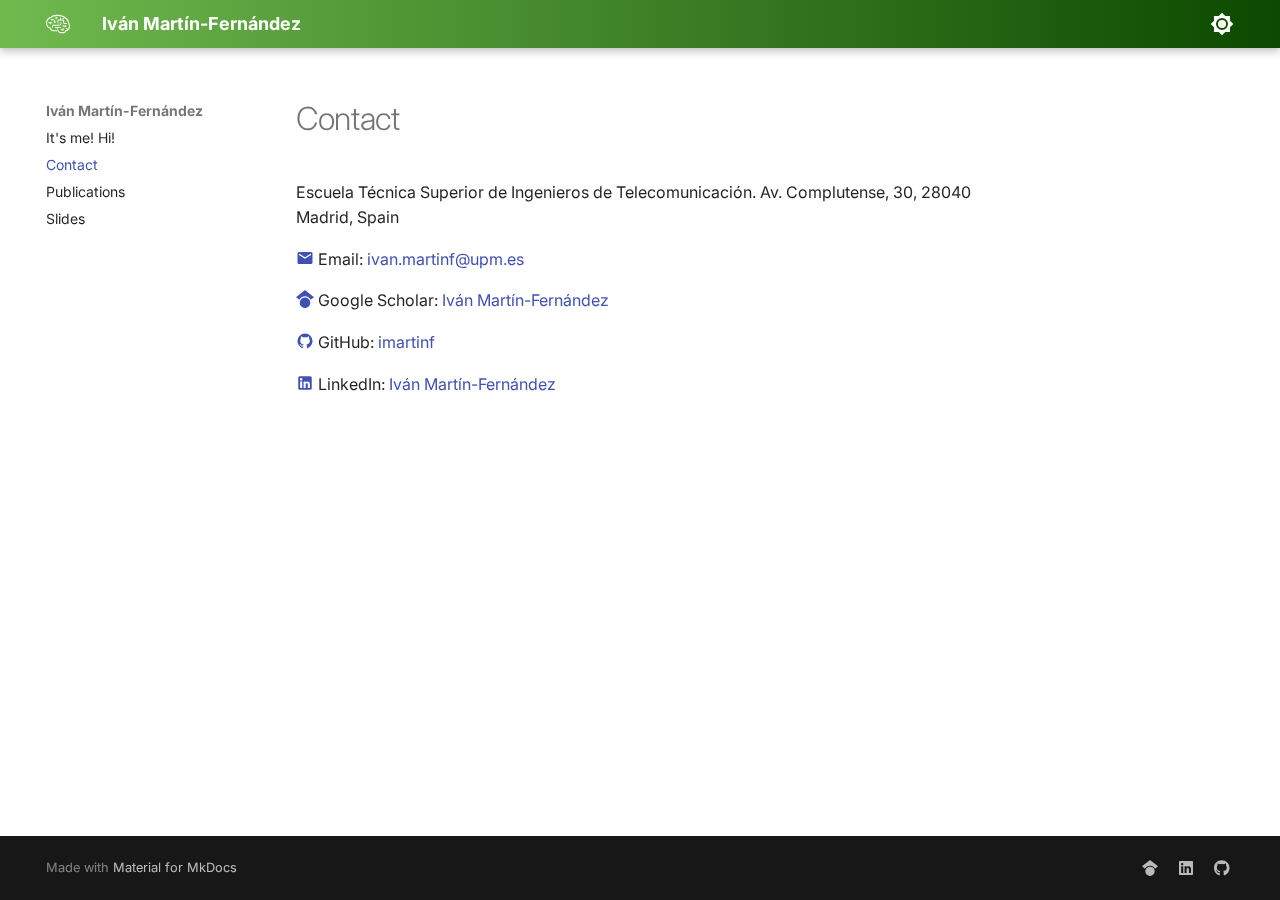
==== commit e8ddb8ff: "Deployed 2d7e874 with MkDocs version: 1.6.1" ====
--- a/contact/index.html
+++ b/contact/index.html
@@ -337,6 +337,7 @@
 <h1 id="contact">Contact</h1>
 <p>Escuela Técnica Superior de Ingenieros de Telecomunicación. Av. Complutense, 30, 28040 Madrid, Spain</p>
 <p><a href="mailto:ivan.martinf@upm.es"><span class="twemoji"><svg xmlns="http://www.w3.org/2000/svg" viewBox="0 0 24 24"><path d="m20 8-8 5-8-5V6l8 5 8-5m0-2H4c-1.11 0-2 .89-2 2v12a2 2 0 0 0 2 2h16a2 2 0 0 0 2-2V6a2 2 0 0 0-2-2"/></svg></span></a> Email: <a href="mailto:ivan.martinf@upm.es">ivan.martinf@upm.es</a></p>
+<p><a href="https://scholar.google.com/citations?user=1eHvsbsAAAAJ&amp;hl=es&amp;oi=ao"><span class="twemoji"><svg xmlns="http://www.w3.org/2000/svg" viewBox="0 0 512 512"><!--! Font Awesome Free 6.6.0 by @fontawesome - https://fontawesome.com License - https://fontawesome.com/license/free (Icons: CC BY 4.0, Fonts: SIL OFL 1.1, Code: MIT License) Copyright 2024 Fonticons, Inc.--><path d="M390.9 298.5s0 .1.1.1c9.2 19.4 14.4 41.1 14.4 64C405.3 445.1 338.5 512 256 512s-149.3-66.9-149.3-149.3c0-22.9 5.2-44.6 14.4-64 1.7-3.6 3.6-7.2 5.6-10.7q6.6-11.4 15-21.3c27.4-32.6 68.5-53.3 114.4-53.3 33.6 0 64.6 11.1 89.6 29.9 9.1 6.9 17.4 14.7 24.8 23.5 5.6 6.6 10.6 13.8 15 21.3 2 3.4 3.8 7 5.5 10.5zm26.4-18.8c-30.1-58.4-91-98.4-161.3-98.4s-131.2 40-161.3 98.4L0 202.7 256 0l256 202.7-94.7 77.1z"/></svg></span></a> Google Scholar: <a href="https://scholar.google.com/citations?user=1eHvsbsAAAAJ&amp;hl=es&amp;oi=ao">Iván Martín-Fernández</a></p>
 <p><a href="https://github.com/your-username"><span class="twemoji"><svg xmlns="http://www.w3.org/2000/svg" viewBox="0 0 24 24"><path d="M12 2A10 10 0 0 0 2 12c0 4.42 2.87 8.17 6.84 9.5.5.08.66-.23.66-.5v-1.69c-2.77.6-3.36-1.34-3.36-1.34-.46-1.16-1.11-1.47-1.11-1.47-.91-.62.07-.6.07-.6 1 .07 1.53 1.03 1.53 1.03.87 1.52 2.34 1.07 2.91.83.09-.65.35-1.09.63-1.34-2.22-.25-4.55-1.11-4.55-4.92 0-1.11.38-2 1.03-2.71-.1-.25-.45-1.29.1-2.64 0 0 .84-.27 2.75 1.02.79-.22 1.65-.33 2.5-.33s1.71.11 2.5.33c1.91-1.29 2.75-1.02 2.75-1.02.55 1.35.2 2.39.1 2.64.65.71 1.03 1.6 1.03 2.71 0 3.82-2.34 4.66-4.57 4.91.36.31.69.92.69 1.85V21c0 .27.16.59.67.5C19.14 20.16 22 16.42 22 12A10 10 0 0 0 12 2"/></svg></span></a> GitHub: <a href="https://github.com/imartinf">imartinf</a></p>
 <p><a href="https://www.linkedin.com/in/your-username"><span class="twemoji"><svg xmlns="http://www.w3.org/2000/svg" viewBox="0 0 24 24"><path d="M19 3a2 2 0 0 1 2 2v14a2 2 0 0 1-2 2H5a2 2 0 0 1-2-2V5a2 2 0 0 1 2-2zm-.5 15.5v-5.3a3.26 3.26 0 0 0-3.26-3.26c-.85 0-1.84.52-2.32 1.3v-1.11h-2.79v8.37h2.79v-4.93c0-.77.62-1.4 1.39-1.4a1.4 1.4 0 0 1 1.4 1.4v4.93zM6.88 8.56a1.68 1.68 0 0 0 1.68-1.68c0-.93-.75-1.69-1.68-1.69a1.69 1.69 0 0 0-1.69 1.69c0 .93.76 1.68 1.69 1.68m1.39 9.94v-8.37H5.5v8.37z"/></svg></span></a> LinkedIn: <a href="https://www.linkedin.com/in/your-username">Iván Martín-Fernández</a></p>
 
@@ -390,6 +391,17 @@
     
     
     
+      
+      
+    
+    <a href="https://scholar.google.com/citations?user=1eHvsbsAAAAJ&hl=es&oi=ao" target="_blank" rel="noopener" title="scholar.google.com" class="md-social__link">
+      <svg xmlns="http://www.w3.org/2000/svg" viewBox="0 0 512 512"><!--! Font Awesome Free 6.6.0 by @fontawesome - https://fontawesome.com License - https://fontawesome.com/license/free (Icons: CC BY 4.0, Fonts: SIL OFL 1.1, Code: MIT License) Copyright 2024 Fonticons, Inc.--><path d="M390.9 298.5s0 .1.1.1c9.2 19.4 14.4 41.1 14.4 64C405.3 445.1 338.5 512 256 512s-149.3-66.9-149.3-149.3c0-22.9 5.2-44.6 14.4-64 1.7-3.6 3.6-7.2 5.6-10.7q6.6-11.4 15-21.3c27.4-32.6 68.5-53.3 114.4-53.3 33.6 0 64.6 11.1 89.6 29.9 9.1 6.9 17.4 14.7 24.8 23.5 5.6 6.6 10.6 13.8 15 21.3 2 3.4 3.8 7 5.5 10.5zm26.4-18.8c-30.1-58.4-91-98.4-161.3-98.4s-131.2 40-161.3 98.4L0 202.7 256 0l256 202.7-94.7 77.1z"/></svg>
+    </a>
+  
+    
+    
+    
+    
     <a href="www.linkedin.com/in/ivan-martin-fernandez" target="_blank" rel="noopener" title="" class="md-social__link">
       <svg xmlns="http://www.w3.org/2000/svg" viewBox="0 0 448 512"><!--! Font Awesome Free 6.6.0 by @fontawesome - https://fontawesome.com License - https://fontawesome.com/license/free (Icons: CC BY 4.0, Fonts: SIL OFL 1.1, Code: MIT License) Copyright 2024 Fonticons, Inc.--><path d="M416 32H31.9C14.3 32 0 46.5 0 64.3v383.4C0 465.5 14.3 480 31.9 480H416c17.6 0 32-14.5 32-32.3V64.3c0-17.8-14.4-32.3-32-32.3M135.4 416H69V202.2h66.5V416zm-33.2-243c-21.3 0-38.5-17.3-38.5-38.5S80.9 96 102.2 96c21.2 0 38.5 17.3 38.5 38.5 0 21.3-17.2 38.5-38.5 38.5m282.1 243h-66.4V312c0-24.8-.5-56.7-34.5-56.7-34.6 0-39.9 27-39.9 54.9V416h-66.4V202.2h63.7v29.2h.9c8.9-16.8 30.6-34.5 62.9-34.5 67.2 0 79.7 44.3 79.7 101.9z"/></svg>
     </a>
